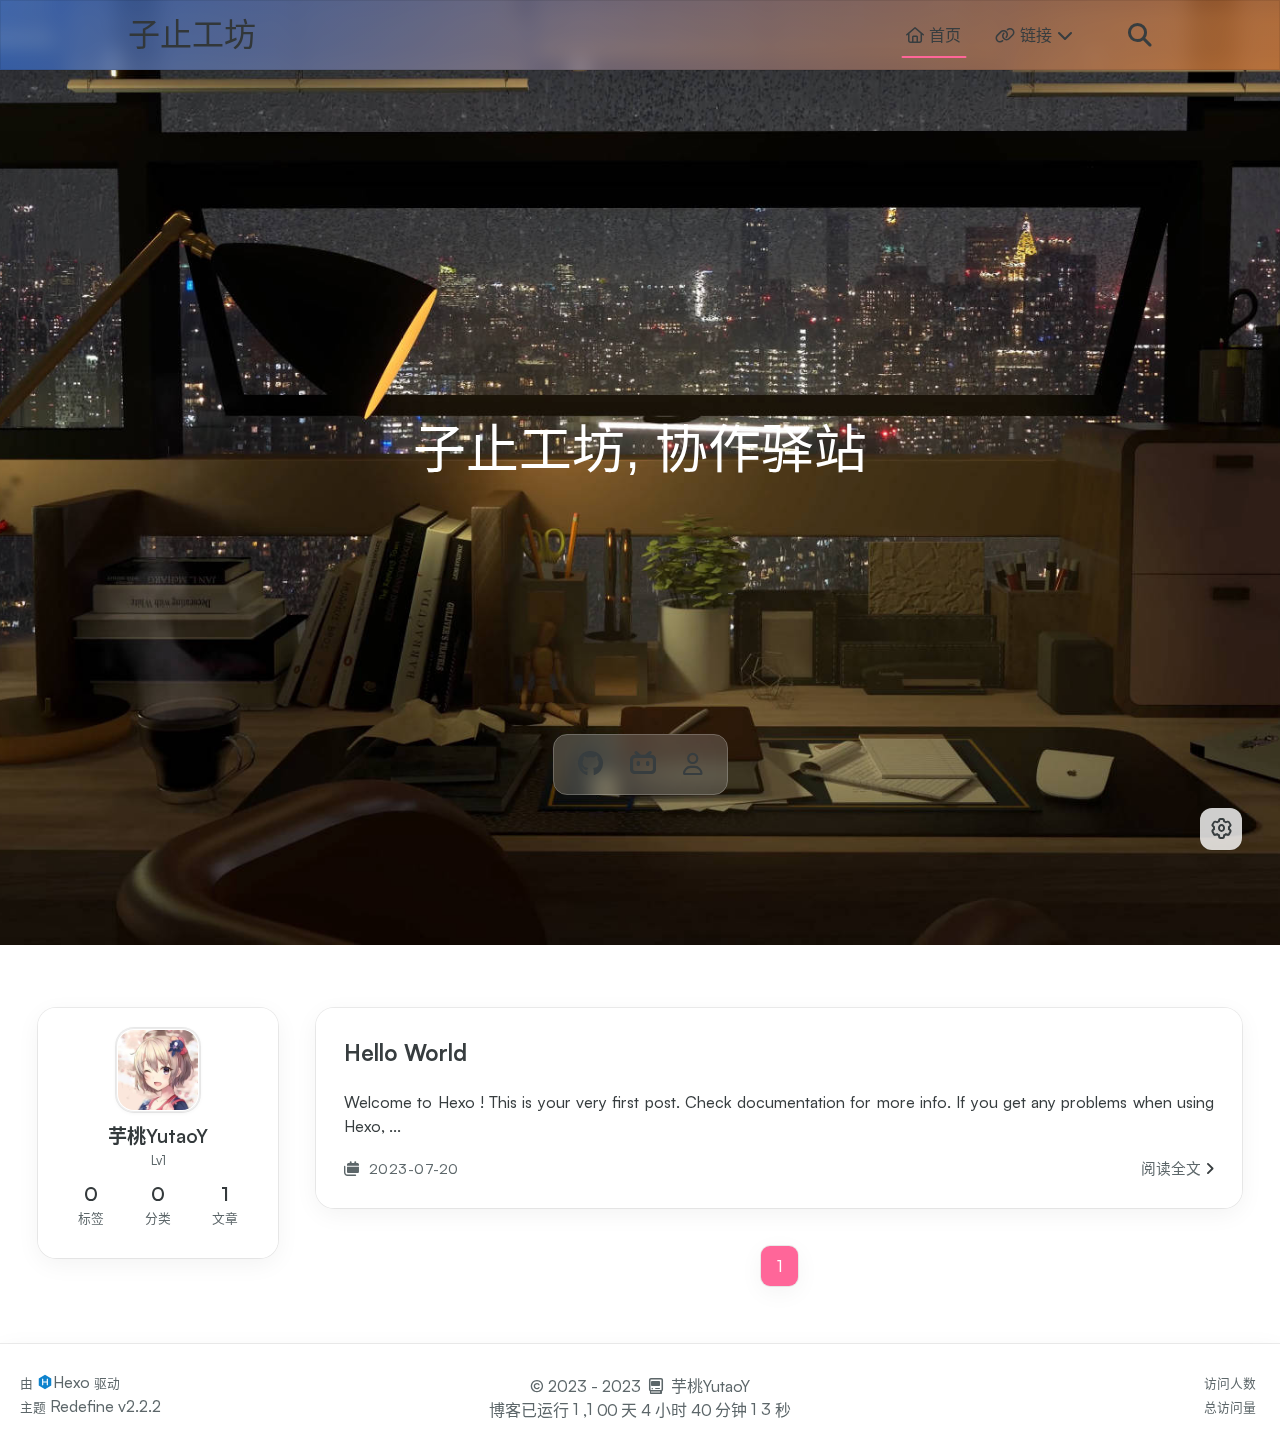
==== index.html @ 3e5eb8b3 "Site updated: 2023-07-21 22:50:43" ====
<!DOCTYPE html>
<html lang="zh-CN">
<head>
    <meta charset="utf-8">
    <meta name="viewport" content="width=device-width, initial-scale=1">
    <meta name="keywords" content="Hexo Theme Redefine">
    
    <meta name="author" content="芋桃YutaoY">
    <!-- preconnect -->
    <link rel="preconnect" href="https://fonts.googleapis.com">
    <link rel="preconnect" href="https://fonts.gstatic.com" crossorigin>
    
    
    <!--- Seo Part-->
    
    <link rel="canonical" href="https://yutaoy.top/"/>
    <meta name="robots" content="index,follow">
    <meta name="googlebot" content="index,follow">
    <meta name="revisit-after" content="1 days">
    
        <meta property="og:type" content="website">
<meta property="og:title" content="yutao&#39;s blog">
<meta property="og:url" content="https://yutaoy.top/index.html">
<meta property="og:site_name" content="yutao&#39;s blog">
<meta property="og:locale" content="zh_CN">
<meta property="article:author" content="yutaoy">
<meta name="twitter:card" content="summary">
    
    
    <!--- Icon Part-->
    <link rel="icon" type="image/png" href="/images/redefine-logo.ico" sizes="192x192">
    <link rel="apple-touch-icon" sizes="180x180" href="/images/redefine-logo.ico">
    <meta name="theme-color" content="#FF6699">
    <link rel="shortcut icon" href="/images/redefine-logo.ico">
    <!--- Page Info-->
    
    <title>
        
        子止工坊
    </title>
    
<link rel="stylesheet" href="/css/style.css">

    
<link rel="stylesheet" href="/fonts/fonts.css">

    
<link rel="stylesheet" href="/fonts/Satoshi/satoshi.css">

    
<link rel="stylesheet" href="/fonts/Chillax/chillax.css">

    <!--- Font Part-->
    
        <link href="" rel="stylesheet">
    
    
    
    

    <!--- Inject Part-->
    
    <script id="hexo-configurations">
    let Global = window.Global || {};
    Global.hexo_config = {"hostname":"yutaoy.top","root":"/","language":"zh-CN","path":"search.xml"};
    Global.theme_config = {"articles":{"style":{"font_size":"16px","line_height":1.5,"image_border_radius":"14px","image_alignment":"center","image_caption":false,"link_icon":true},"word_count":{"enable":true,"count":true,"min2read":true},"author_label":{"enable":true,"auto":false,"list":[]},"code_block":{"copy":true,"style":"mac","font":{"enable":false,"family":null,"url":null}},"toc":{"enable":true,"max_depth":3,"number":false,"expand":true,"init_open":true},"copyright":true,"lazyload":true,"recommendation":{"enable":false,"title":"推荐阅读","limit":3,"mobile_limit":2,"placeholder":"/images/wallhaven-wqery6-light.webp","skip_dirs":[]}},"colors":{"primary":"#FF6699","secondary":null},"global":{"fonts":{"chinese":{"enable":false,"family":null,"url":null},"english":{"enable":false,"family":null,"url":null}},"content_max_width":"1000px","sidebar_width":"210px","hover":{"shadow":true,"scale":false},"scroll_progress":{"bar":true,"percentage":true},"busuanzi_counter":{"enable":true,"site_pv":true,"site_uv":true,"post_pv":true},"pjax":true,"open_graph":true,"google_analytics":{"enable":false,"id":null}},"home_banner":{"enable":true,"style":"fixed","image":{"light":"/images/wallhaven-wqery6-light.jpg","dark":"/images/wallhaven-wqery6-dark.jpg"},"title":"子止工坊, 协作驿站","subtitle":{"text":["系列作品开发文档集","一些有趣的、搞怪的工具","芋桃的生活记录和分享"],"hitokoto":{"enable":false,"api":"https://v1.hitokoto.cn"},"typing_speed":100,"backing_speed":80,"starting_delay":500,"backing_delay":1500,"loop":true,"smart_backspace":true},"text_color":{"light":"#fff","dark":"#d1d1b6"},"text_style":{"title_size":"3.3rem","subtitle_size":"1.5rem","line_height":1.2},"custom_font":{"enable":true,"family":"楷体","url":null},"social_links":{"enable":true,"links":{"github":"https://github.com/YutaoY","instagram":null,"zhihu":null,"twitter":null,"email":null,"bilibili":"https://space.bilibili.com/511657380","fa-regular fa-user":"https://about.yutaoy.top"}}},"plugins":{"feed":{"enable":false},"aplayer":{"enable":false,"type":"fixed","audios":[{"name":null,"artist":null,"url":null,"cover":null}]},"mermaid":{"enable":false,"version":"9.3.0"}},"version":"2.2.2","navbar":{"auto_hide":false,"color":{"left":"#367df7","right":"#f78736","transparency":95},"links":{"Home":{"path":"/","icon":"fa-regular fa-house"},"Links":{"icon":"fa-regular fa-link","submenus":{"About":"https://about.yutaoy.top","Bilibili":"https://space.bilibili.com/511657380","Github":"https://github.com/YutaoY"}}},"search":{"enable":true,"preload":true},"tags":{"Tags":{"icon":"fa-solid fa-tags","path":"/tags/"}}},"page_templates":{"friends_column":2,"tags_style":"blur"},"home":{"sidebar":{"enable":true,"position":"left","first_item":"menu","announcement":null,"links":null},"article_date_format":"auto","categories":{"enable":true,"limit":3},"tags":{"enable":true,"limit":3}},"footerStart":"2023/7/20 12:00:00"};
    Global.language_ago = {"second":"%s 秒前","minute":"%s 分钟前","hour":"%s 小时前","day":"%s 天前","week":"%s 周前","month":"%s 个月前","year":"%s 年前"};
    Global.data_config = {"masonry":false};
  </script>
    
    <!--- Fontawesome Part-->
    
<link rel="stylesheet" href="/fontawesome/fontawesome.min.css">

    
<link rel="stylesheet" href="/fontawesome/brands.min.css">

    
<link rel="stylesheet" href="/fontawesome/solid.min.css">

    
<link rel="stylesheet" href="/fontawesome/regular.min.css">

    
    
    
    
<meta name="generator" content="Hexo 6.3.0"></head>


<body>
<div class="progress-bar-container">
    
        <span class="scroll-progress-bar"></span>
    

    
        <span class="pjax-progress-bar"></span>
        <span class="pjax-progress-icon">
            <i class="fa-solid fa-circle-notch fa-spin"></i>
        </span>
    
</div>


<main class="page-container">

    
        
    <style>
        .home-banner-container {
            background: transparent !important;
        }
        .home-article-item,
        .sidebar-links,
        .sidebar-content,
        a.page-number,
        a.extend,
        .sidebar-links .links:hover,
        .right-bottom-tools,
        footer.footer {
            background-color: var(--background-color-transparent-80) !important;
        }
        .right-bottom-tools:hover,
        a.page-number:hover,
        a.extend:hover {
            background-color: var(--primary-color) !important;
        }
        .site-info,
        .home-article-sticky-label {
            background-color: var(--background-color-transparent-15) !important;
        }
        .home-article-sticky-label {
            backdrop-filter: none !important;
        }
    </style>

    <div class="home-banner-background">
    </div>


<div class="home-banner-container flex-center">
    <div class="content flex-center">
        <div class="description fade-in-down-animation" 
         style="font-family: '楷体', sans-serif; !important;"
        >
          子止工坊, 协作驿站 
          
            <p><i id="subtitle"></i></p>
          
        </div>
        
            <div class="social-contacts fade-in-down-animation">
                
                    
                        
                            <span class="social-contact-item github">
                                <a target="_blank" href="https://github.com/YutaoY">
                                    <i class="fa-brands fa-github"></i>
                                </a>
                            </span>
                        
                    
                
                    
                
                    
                
                    
                
                    
                
                    
                        
                            <span class="social-contact-item bilibili">
                                <a target="_blank" href="https://space.bilibili.com/511657380">
                                    <i class="fa-brands fa-bilibili"></i>
                                </a>
                            </span>
                        
                    
                
                    
                        
                            <span class="social-contact-item">
                                <a target="_blank" href="https://about.yutaoy.top">
                                    <i class="fa-regular fa-user fa-sm"></i>
                                </a>
                            </span>
                        
                    
                
            </div>
        
    </div>
</div>



    

    <div class="main-content-container">

        <div class="main-content-header">
            <header class="navbar-container">
    
    <div class="navbar-content has-home-banner">
        <div class="left">
            
            <a class="logo-title" href="/">
                <h1>
                子止工坊
                </h1>
            </a>
        </div>

        <div class="right">
            <!-- PC -->
            <div class="desktop">
                <ul class="navbar-list">
                    
                        
                            <li class="navbar-item">
                                <!-- Menu -->
                                <a class="active" 
                                    href="/"  >
                                    
                                        
                                            <i class="fa-regular fa-house"></i>
                                        
                                        首页
                                    
                                </a>
                                <!-- Submenu -->
                                
                            </li>
                    
                        
                            <li class="navbar-item">
                                <!-- Menu -->
                                <a class="has-dropdown" 
                                    href="#" onClick="return false;">
                                    
                                        
                                            <i class="fa-regular fa-link"></i>
                                        
                                        链接&nbsp;<i class="fa-solid fa-chevron-down"></i>
                                    
                                </a>
                                <!-- Submenu -->
                                
                                    <ul class="sub-menu">
                                    
                                        <li>
                                        <a target="_blank" rel="noopener" href="https://about.yutaoy.top">关于
                                        </a>
                                        </li>
                                    
                                        <li>
                                        <a target="_blank" rel="noopener" href="https://space.bilibili.com/511657380">BILIBILI
                                        </a>
                                        </li>
                                    
                                        <li>
                                        <a target="_blank" rel="noopener" href="https://github.com/YutaoY">GITHUB
                                        </a>
                                        </li>
                                    
                                    </ul>
                                
                            </li>
                    
                    
                        <li class="navbar-item search search-popup-trigger">
                            <i class="fa-solid fa-magnifying-glass"></i>
                        </li>
                    
                </ul>
            </div>
            <!-- Mobile -->
            <div class="mobile">
                
                    <div class="icon-item search search-popup-trigger"><i class="fa-solid fa-magnifying-glass"></i></div>
                
                <div class="icon-item navbar-bar">
                    <div class="navbar-bar-middle"></div>
                </div>
            </div>
        </div>
    </div>

    <!-- Mobile drawer -->
    <div class="navbar-drawer">
        <ul class="drawer-navbar-list">
            
                
                    <li class="drawer-navbar-item flex-center">
                        <a class="active" 
                        href="/"  >
                             
                                
                                    <i class="fa-regular fa-house"></i>
                                
                                首页
                            
                        </a>
                    </li>
                    <!-- Submenu -->
                    
            
                
                    <li class="drawer-navbar-item flex-center">
                        <a class="has-dropdown" 
                        href="#" onClick="return false;">
                            
                                
                                    <i class="fa-regular fa-link"></i>
                                
                                链接&nbsp;<i class="fa-solid fa-chevron-down"></i>
                            
                        </a>
                    </li>
                    <!-- Submenu -->
                              
                        
                            <li class="dropdown-item flex-center">
                                <a class="dropdown-item" target="_blank" rel="noopener" href="https://about.yutaoy.top">关于</a>
                            </li>
                        
                            <li class="dropdown-item flex-center">
                                <a class="dropdown-item" target="_blank" rel="noopener" href="https://space.bilibili.com/511657380">BILIBILI</a>
                            </li>
                        
                            <li class="dropdown-item flex-center">
                                <a class="dropdown-item" target="_blank" rel="noopener" href="https://github.com/YutaoY">GITHUB</a>
                            </li>
                        
                    
            

        </ul>
    </div>

    <div class="window-mask"></div>

</header>


        </div>

        <div class="main-content-body">

            
                <div class="home-sidebar-container fade-in-down-animation">
    <div class="sticky-container">
        
            
            <div class="sidebar-content" >
                <div class="avatar">
                    <img src="/images/redefine-avatar.jpg">
                </div>
                <div class="author">
                    <div class="name">芋桃YutaoY</div>
                    
                        <div class="label">Lv1</div>
                    
                </div>
                <div class="statistics">
                    <a class="item" href="/tags">
                        <div class="number">0</div>
                        <div class="label">标签</div>
                    </a>
                    <a class="item" href="/categories">
                        <div class="number">0</div>
                        <div class="label">分类</div>
                    </a>
                    <a class="item" href="/archives">
                        <div class="number">1</div>
                        <div class="label">文章</div>
                    </a>
                </div>
            </div>
        

    </div>
</div>

            

            <div class="main-content">

                
                    <div class="home-content-container fade-in-down-animation">
    <ul class="home-article-list">
        
            <li class="home-article-item">

                

                
                

                <h3 class="home-article-title">
                    <a href="/posts/16107.html">
                        Hello World
                    </a>
                </h3>

                <div class="home-article-content markdown-body">
                    
                        Welcome to Hexo ! This is your very first post. Check documentation  for more info. If you get any problems when using Hexo, ...
                    
                </div>

                <div class="home-article-meta-info-container">
    <div class="home-article-meta-info">
        <span><i class="fa-solid fa-calendars"></i>&nbsp;
            <span class="home-article-date" data-date="Thu Jul 20 2023 15:35:27 GMT+0800">
                
                    2023-07-20
                
            </span>
        </span>
        
        
    </div>

    <a href="/posts/16107.html">阅读全文<span class="seo-reader-text">Hello World</span>&nbsp;<i class="fa-solid fa-angle-right"></i></a>
</div>

            </li>
        
    </ul>

    <div class="home-paginator">
        <div class="paginator">
    <span class="page-number current">1</span>
</div>

    </div>
</div>

                

            </div>
            
            

        </div>

        <div class="main-content-footer">
            <footer class="footer">
    <div class="info-container">
        <div class="copyright-info">
            &copy;
            
              <span>2023</span>
              -
            
            2023&nbsp;&nbsp;<i class="fa-regular fa-computer-classic"></i>&nbsp;&nbsp;<a href="/">芋桃YutaoY</a>
        </div>
        
            <script async data-pjax src="//busuanzi.ibruce.info/busuanzi/2.3/busuanzi.pure.mini.js"></script>
            <div class="website-count info-item">
                
                    <span id="busuanzi_container_site_uv" class="busuanzi_container_site_uv">
                        访问人数&nbsp;<span id="busuanzi_value_site_uv" class="busuanzi_value_site_uv"></span>
                    </span>
                
                
                    <span id="busuanzi_container_site_pv" class="busuanzi_container_site_pv">
                        总访问量&nbsp;<span id="busuanzi_value_site_pv" class="busuanzi_value_site_pv"></span>
                    </span>
                
            </div>
        
        <div class="theme-info info-item">
            <span class="powered-by-container">由 <?xml version="1.0" encoding="utf-8"?><!DOCTYPE svg PUBLIC "-//W3C//DTD SVG 1.1//EN" "http://www.w3.org/Graphics/SVG/1.1/DTD/svg11.dtd"><svg version="1.1" id="圖層_1" xmlns="http://www.w3.org/2000/svg" xmlns:xlink="http://www.w3.org/1999/xlink" x="0px" y="0px" width="1rem" height="1rem" viewBox="0 0 512 512" enable-background="new 0 0 512 512" xml:space="preserve"><path fill="#0E83CD" d="M256.4,25.8l-200,115.5L56,371.5l199.6,114.7l200-115.5l0.4-230.2L256.4,25.8z M349,354.6l-18.4,10.7l-18.6-11V275H200v79.6l-18.4,10.7l-18.6-11v-197l18.5-10.6l18.5,10.8V237h112v-79.6l18.5-10.6l18.5,10.8V354.6z"/></svg><a target="_blank" href="https://hexo.io">Hexo</a> 驱动</span>
                <br>
            <span class="theme-version-container">主题&nbsp;<a class="theme-version" target="_blank" href="https://github.com/EvanNotFound/hexo-theme-redefine">Redefine v2.2.2</a>
        </div>
        
        
        
            <div>
                博客已运行 <span class="odometer" id="runtime_days" ></span> 天 <span class="odometer" id="runtime_hours"></span> 小时 <span class="odometer" id="runtime_minutes"></span> 分钟 <span class="odometer" id="runtime_seconds"></span> 秒
            </div>
        
        
        
            <script async data-pjax>
                try {
                    function odometer_init() {
                    const elements = document.querySelectorAll('.odometer');
                    elements.forEach(el => {
                        new Odometer({
                            el,
                            format: '( ddd).dd',
                            duration: 200
                        });
                    });
                    }
                    odometer_init();
                } catch (error) {}
            </script>
        
        
        
    </div>  
</footer>
        </div>
    </div>

    

    <div class="right-side-tools-container">
        <div class="side-tools-container">
    <ul class="hidden-tools-list">
        <li class="right-bottom-tools tool-font-adjust-plus flex-center">
            <i class="fa-regular fa-magnifying-glass-plus"></i>
        </li>

        <li class="right-bottom-tools tool-font-adjust-minus flex-center">
            <i class="fa-regular fa-magnifying-glass-minus"></i>
        </li>

        <li class="right-bottom-tools tool-expand-width flex-center">
            <i class="fa-regular fa-expand"></i>
        </li>

        <li class="right-bottom-tools tool-dark-light-toggle flex-center">
            <i class="fa-regular fa-moon"></i>
        </li>

        <!-- rss -->
        

        

        <li class="right-bottom-tools tool-scroll-to-bottom flex-center">
            <i class="fa-regular fa-arrow-down"></i>
        </li>
    </ul>

    <ul class="visible-tools-list">
        <li class="right-bottom-tools toggle-tools-list flex-center">
            <i class="fa-regular fa-cog fa-spin"></i>
        </li>
        
            <li class="right-bottom-tools tool-scroll-to-top flex-center">
                <i class="arrow-up fas fa-arrow-up"></i>
                <span class="percent"></span>
            </li>
        
        
    </ul>
</div>

    </div>

    <div class="image-viewer-container">
    <img src="">
</div>


    
        <div class="search-pop-overlay">
    <div class="popup search-popup">
        <div class="search-header">
          <span class="search-input-field-pre">
            <i class="fa-solid fa-keyboard"></i>
          </span>
            <div class="search-input-container">
                <input autocomplete="off"
                       autocorrect="off"
                       autocapitalize="off"
                       placeholder="搜索..."
                       spellcheck="false"
                       type="search"
                       class="search-input"
                >
            </div>
            <span class="popup-btn-close">
                <i class="fa-solid fa-times"></i>
            </span>
        </div>
        <div id="search-result">
            <div id="no-result">
                <i class="fa-solid fa-spinner fa-spin-pulse fa-5x fa-fw"></i>
            </div>
        </div>
    </div>
</div>

    


</main>





<script src="/js/utils.js"></script>

<script src="/js/main.js"></script>

<script src="/js/layouts/navbarShrink.js"></script>

<script src="/js/tools/scrollTopBottom.js"></script>

<script src="/js/tools/lightDarkSwitch.js"></script>



    
<script src="/js/tools/localSearch.js"></script>




    
<script src="/js/tools/codeBlock.js"></script>




    
<script src="/js/layouts/lazyload.js"></script>




    
<script src="/js/tools/runtime.js"></script>

    
<script src="/js/libs/odometer.min.js"></script>

    
<link rel="stylesheet" href="/assets/odometer-theme-minimal.css">




  
<script src="/js/libs/Typed.min.js"></script>

  
<script src="/js/plugins/typed.js"></script>







<div class="post-scripts pjax">
    
</div>


    
<script src="/js/libs/pjax.min.js"></script>

<script>
    window.addEventListener('DOMContentLoaded', () => {
        window.pjax = new Pjax({
            selectors: [
                'head title',
                '.page-container',
                '.pjax',
            ],
            history: true,
            debug: false,
            cacheBust: false,
            timeout: 0,
            analytics: false,
            currentUrlFullReload: false,
            scrollRestoration: false,
            // scrollTo: true,
        });

        document.addEventListener('pjax:send', () => {
            Global.utils.pjaxProgressBarStart();
        });

        document.addEventListener('pjax:complete', () => {
            Global.utils.pjaxProgressBarEnd();
            window.pjax.executeScripts(document.querySelectorAll('script[data-pjax], .pjax script'));
            Global.refresh();
        });
    });
</script>




</body>
</html>
---- css/style.css ----
.fade-in-down-animation {
  animation-fill-mode: both;
  animation-duration: 1s;
  animation-name: fade-in-down;
  will-change: transform;
}
.title-hover-animation {
  display: inline-block;
  position: relative;
  border-bottom: none;
  line-height: 1.3;
  vertical-align: top;
  color: var(--second-text-color);
}
.title-hover-animation::before {
  content: '';
  position: absolute;
  width: 100%;
  height: 2px;
  bottom: -4px;
  left: 0;
  background-color: var(--second-text-color);
  visibility: hidden;
  transform: scaleX(0);
  transition-property: color, background, box-shadow, border-color, visibility, transform;
  transition-delay: 0s, 0s, 0s, 0s, 0s, 0s;
  transition-duration: 0.2s, 0.2s, 0.2s, 0.2s, 0.2s, 0.2s;
  transition-timing-function: ease, ease, ease, ease, ease-in-out, ease-in-out;
}
@-moz-keyframes fade-in-down {
  0% {
    opacity: 0;
    transform: translateY(-50px);
  }
  100% {
    opacity: 1;
    transform: translateY(0);
  }
}
@-webkit-keyframes fade-in-down {
  0% {
    opacity: 0;
    transform: translateY(-50px);
  }
  100% {
    opacity: 1;
    transform: translateY(0);
  }
}
@-o-keyframes fade-in-down {
  0% {
    opacity: 0;
    transform: translateY(-50px);
  }
  100% {
    opacity: 1;
    transform: translateY(0);
  }
}
@keyframes fade-in-down {
  0% {
    opacity: 0;
    transform: translateY(-50px);
  }
  100% {
    opacity: 1;
    transform: translateY(0);
  }
}
@-moz-keyframes icon-animate {
  0%, 100% {
    transform: scale(1);
  }
  10%, 30% {
    transform: scale(0.88);
  }
  20%, 40%, 60%, 80% {
    transform: scale(1.08);
  }
  50%, 70% {
    transform: scale(1.08);
  }
}
@-webkit-keyframes icon-animate {
  0%, 100% {
    transform: scale(1);
  }
  10%, 30% {
    transform: scale(0.88);
  }
  20%, 40%, 60%, 80% {
    transform: scale(1.08);
  }
  50%, 70% {
    transform: scale(1.08);
  }
}
@-o-keyframes icon-animate {
  0%, 100% {
    transform: scale(1);
  }
  10%, 30% {
    transform: scale(0.88);
  }
  20%, 40%, 60%, 80% {
    transform: scale(1.08);
  }
  50%, 70% {
    transform: scale(1.08);
  }
}
@keyframes icon-animate {
  0%, 100% {
    transform: scale(1);
  }
  10%, 30% {
    transform: scale(0.88);
  }
  20%, 40%, 60%, 80% {
    transform: scale(1.08);
  }
  50%, 70% {
    transform: scale(1.08);
  }
}
:root {
  --background-color: #fff;
  --background-color-transparent: rgba(255,255,255,0.6);
  --background-color-transparent-15: rgba(255,255,255,0.15);
  --background-color-transparent-40: rgba(255,255,255,0.4);
  --background-color-transparent-80: rgba(255,255,255,0.8);
  --second-background-color: #fafafa;
  --third-background-color: #f7f7f7;
  --third-background-color-transparent: rgba(241,241,241,0.6);
  --primary-color: #f69;
  --first-text-color: #323739;
  --second-text-color: #343a3c;
  --third-text-color: #5c6669;
  --fourth-text-color: #eaeced;
  --default-text-color: #373d3f;
  --invert-text-color: #bebec6;
  --border-color: rgba(0,0,0,0.08);
  --selection-color: #ff75a3;
  --shadow-color-1: rgba(0,0,0,0.08);
  --shadow-color-2: rgba(0,0,0,0.05);
  --shadow-hover-color: rgba(0,0,0,0.28);
  --scrollbar-color: #c1c1c1;
  --scrollbar-color-hover: #a1a1a1;
  --scroll-bar-bg-color: #fafafa;
  --link-color: #323739;
  --copyright-info-color: #c03;
  --avatar-background-color: #06c;
  --pjax-progress-bar-color: linear-gradient(45deg, #f10006, #ef5b00, #e59c01, #19ca05, #00cab5, #0264c8, #c303c3);
  --archive-timeline-last-child-color: linear-gradient(to bottom, #e8e8e8 60%, rgba(0,0,0,0) 100%) 1 100%;
  --note-blue-title-bg: #d6f7fb;
  --note-red-title-bg: #fde9e9;
  --note-cyan-title-bg: #e9fdf9;
  --note-green-title-bg: #e9fde9;
  --note-yellow-title-bg: #fdf9e9;
  --note-gray-title-bg: #f9f9f9;
  --note-type-title-bg: #fdf3e9;
  --note-black-title-bg: #e9e9e9;
  --note-purple-title-bg: #f9e9fd;
  --home-banner-img: url("/images/wallhaven-wqery6-light.jpg");
  --home-banner-text-color: #fff;
  --home-banner-icons-container-border-color: rgba(255,255,255,0.35);
  --home-banner-icons-container-background-color: rgba(255,255,255,0.3);
  --redefine-box-shadow: var(--shadow-color-2) 0px 6px 24px 0px, var(--shadow-color-1) 0px 0px 0px 1px;
  --redefine-box-shadow-hover: var(--shadow-color-2) 0px 6px 24px 0px, var(--shadow-color-1) 0px 0px 0px 1px, var(--shadow-color-1) 0px 0px 0px 1px inset;
  --redefine-box-shadow-flat: var(--shadow-color-2) 0px 1px 4px 0px, var(--shadow-color-1) 0px 0px 0px 1px;
  --redefine-box-shadow-flat-hover: var(--shadow-color-2) 0px 1px 4px 0px, var(--shadow-color-1) 0px 0px 0px 1px, var(--shadow-color-1) 0px 0px 0px 1px inset;
  --mermaid-theme: '';
}
@media (prefers-color-scheme: light) {
  :root {
    --background-color: #fff;
    --background-color-transparent: rgba(255,255,255,0.6);
    --background-color-transparent-15: rgba(255,255,255,0.15);
    --background-color-transparent-40: rgba(255,255,255,0.4);
    --background-color-transparent-80: rgba(255,255,255,0.8);
    --second-background-color: #fafafa;
    --third-background-color: #f7f7f7;
    --third-background-color-transparent: rgba(241,241,241,0.6);
    --primary-color: #f69;
    --first-text-color: #323739;
    --second-text-color: #343a3c;
    --third-text-color: #5c6669;
    --fourth-text-color: #eaeced;
    --default-text-color: #373d3f;
    --invert-text-color: #bebec6;
    --border-color: rgba(0,0,0,0.08);
    --selection-color: #ff75a3;
    --shadow-color-1: rgba(0,0,0,0.08);
    --shadow-color-2: rgba(0,0,0,0.05);
    --shadow-hover-color: rgba(0,0,0,0.28);
    --scrollbar-color: #c1c1c1;
    --scrollbar-color-hover: #a1a1a1;
    --scroll-bar-bg-color: #fafafa;
    --link-color: #323739;
    --copyright-info-color: #c03;
    --avatar-background-color: #06c;
    --pjax-progress-bar-color: linear-gradient(45deg, #f10006, #ef5b00, #e59c01, #19ca05, #00cab5, #0264c8, #c303c3);
    --archive-timeline-last-child-color: linear-gradient(to bottom, #e8e8e8 60%, rgba(0,0,0,0) 100%) 1 100%;
    --note-blue-title-bg: #d6f7fb;
    --note-red-title-bg: #fde9e9;
    --note-cyan-title-bg: #e9fdf9;
    --note-green-title-bg: #e9fde9;
    --note-yellow-title-bg: #fdf9e9;
    --note-gray-title-bg: #f9f9f9;
    --note-type-title-bg: #fdf3e9;
    --note-black-title-bg: #e9e9e9;
    --note-purple-title-bg: #f9e9fd;
    --home-banner-img: url("/images/wallhaven-wqery6-light.jpg");
    --home-banner-text-color: #fff;
    --home-banner-icons-container-border-color: rgba(255,255,255,0.35);
    --home-banner-icons-container-background-color: rgba(255,255,255,0.3);
    --redefine-box-shadow: var(--shadow-color-2) 0px 6px 24px 0px, var(--shadow-color-1) 0px 0px 0px 1px;
    --redefine-box-shadow-hover: var(--shadow-color-2) 0px 6px 24px 0px, var(--shadow-color-1) 0px 0px 0px 1px, var(--shadow-color-1) 0px 0px 0px 1px inset;
    --redefine-box-shadow-flat: var(--shadow-color-2) 0px 1px 4px 0px, var(--shadow-color-1) 0px 0px 0px 1px;
    --redefine-box-shadow-flat-hover: var(--shadow-color-2) 0px 1px 4px 0px, var(--shadow-color-1) 0px 0px 0px 1px, var(--shadow-color-1) 0px 0px 0px 1px inset;
    --mermaid-theme: '';
  }
}
@media (prefers-color-scheme: dark) {
  :root {
    --background-color: #202124;
    --background-color-transparent: rgba(32,33,36,0.4);
    --background-color-transparent-15: rgba(32,33,36,0.15);
    --background-color-transparent-40: rgba(32,33,36,0.4);
    --background-color-transparent-80: rgba(32,33,36,0.8);
    --second-background-color: #242529;
    --third-background-color: #292b2f;
    --third-background-color-transparent: rgba(32,33,36,0.6);
    --primary-color: #f69;
    --first-text-color: #d2d2d7;
    --second-text-color: #cbcbd1;
    --third-text-color: #9595a2;
    --fourth-text-color: #242429;
    --default-text-color: #bebec6;
    --invert-text-color: #373d3f;
    --border-color: rgba(255,255,255,0.08);
    --selection-color: #ff75a3;
    --shadow-color-1: rgba(255,255,255,0.08);
    --shadow-color-2: rgba(255,255,255,0.05);
    --shadow-hover-color: rgba(69,69,69,0.28);
    --scrollbar-color: #898989;
    --scrollbar-color-hover: #a1a1a1;
    --scroll-bar-bg-color: #2a2c30;
    --link-color: #c5c5cc;
    --copyright-info-color: #a30029;
    --avatar-background-color: #005cb8;
    --pjax-progress-bar-color: linear-gradient(45deg, #ea404a, #ea722f, #e9a71f, #67e559, #18ecec, #1b85f1, #ee1dee);
    --archive-timeline-last-child-color: linear-gradient(to bottom, #323232 60%, rgba(255,255,255,0) 100%) 1 100%;
    --note-blue-title-bg: #1e3e46;
    --note-red-title-bg: #4e1e1e;
    --note-cyan-title-bg: #1e4e4e;
    --note-green-title-bg: #1e4e1e;
    --note-yellow-title-bg: #4e4e1e;
    --note-gray-title-bg: #4e4e4e;
    --note-type-title-bg: #4e3a1e;
    --note-black-title-bg: #1e1e1e;
    --note-purple-title-bg: #4e1e4e;
    --home-banner-img: url("/images/wallhaven-wqery6-dark.jpg");
    --home-banner-text-color: #d1d1b6;
    --home-banner-icons-container-border-color: rgba(197,197,197,0.35);
    --home-banner-icons-container-background-color: rgba(197,197,197,0.3);
    --redefine-box-shadow: var(--shadow-color-2) 0px 6px 24px 0px, var(--shadow-color-1) 0px 0px 0px 1px;
    --redefine-box-shadow-hover: var(--shadow-color-2) 0px 6px 24px 0px, var(--shadow-color-1) 0px 0px 0px 1px, var(--shadow-color-1) 0px 0px 0px 1px inset;
    --redefine-box-shadow-flat: var(--shadow-color-2) 0px 1px 4px 0px, var(--shadow-color-1) 0px 0px 0px 1px;
    --redefine-box-shadow-flat-hover: var(--shadow-color-2) 0px 1px 4px 0px, var(--shadow-color-1) 0px 0px 0px 1px, var(--shadow-color-1) 0px 0px 0px 1px inset;
    --mermaid-theme: '';
  }
}
.light-mode {
  --background-color: #fff;
  --background-color-transparent: rgba(255,255,255,0.6);
  --background-color-transparent-15: rgba(255,255,255,0.15);
  --background-color-transparent-40: rgba(255,255,255,0.4);
  --background-color-transparent-80: rgba(255,255,255,0.8);
  --second-background-color: #fafafa;
  --third-background-color: #f7f7f7;
  --third-background-color-transparent: rgba(241,241,241,0.6);
  --primary-color: #f69;
  --first-text-color: #323739;
  --second-text-color: #343a3c;
  --third-text-color: #5c6669;
  --fourth-text-color: #eaeced;
  --default-text-color: #373d3f;
  --invert-text-color: #bebec6;
  --border-color: rgba(0,0,0,0.08);
  --selection-color: #ff75a3;
  --shadow-color-1: rgba(0,0,0,0.08);
  --shadow-color-2: rgba(0,0,0,0.05);
  --shadow-hover-color: rgba(0,0,0,0.28);
  --scrollbar-color: #c1c1c1;
  --scrollbar-color-hover: #a1a1a1;
  --scroll-bar-bg-color: #fafafa;
  --link-color: #323739;
  --copyright-info-color: #c03;
  --avatar-background-color: #06c;
  --pjax-progress-bar-color: linear-gradient(45deg, #f10006, #ef5b00, #e59c01, #19ca05, #00cab5, #0264c8, #c303c3);
  --archive-timeline-last-child-color: linear-gradient(to bottom, #e8e8e8 60%, rgba(0,0,0,0) 100%) 1 100%;
  --note-blue-title-bg: #d6f7fb;
  --note-red-title-bg: #fde9e9;
  --note-cyan-title-bg: #e9fdf9;
  --note-green-title-bg: #e9fde9;
  --note-yellow-title-bg: #fdf9e9;
  --note-gray-title-bg: #f9f9f9;
  --note-type-title-bg: #fdf3e9;
  --note-black-title-bg: #e9e9e9;
  --note-purple-title-bg: #f9e9fd;
  --home-banner-img: url("/images/wallhaven-wqery6-light.jpg");
  --home-banner-text-color: #fff;
  --home-banner-icons-container-border-color: rgba(255,255,255,0.35);
  --home-banner-icons-container-background-color: rgba(255,255,255,0.3);
  --redefine-box-shadow: var(--shadow-color-2) 0px 6px 24px 0px, var(--shadow-color-1) 0px 0px 0px 1px;
  --redefine-box-shadow-hover: var(--shadow-color-2) 0px 6px 24px 0px, var(--shadow-color-1) 0px 0px 0px 1px, var(--shadow-color-1) 0px 0px 0px 1px inset;
  --redefine-box-shadow-flat: var(--shadow-color-2) 0px 1px 4px 0px, var(--shadow-color-1) 0px 0px 0px 1px;
  --redefine-box-shadow-flat-hover: var(--shadow-color-2) 0px 1px 4px 0px, var(--shadow-color-1) 0px 0px 0px 1px, var(--shadow-color-1) 0px 0px 0px 1px inset;
  --mermaid-theme: '';
}
.dark-mode {
  --background-color: #202124;
  --background-color-transparent: rgba(32,33,36,0.4);
  --background-color-transparent-15: rgba(32,33,36,0.15);
  --background-color-transparent-40: rgba(32,33,36,0.4);
  --background-color-transparent-80: rgba(32,33,36,0.8);
  --second-background-color: #242529;
  --third-background-color: #292b2f;
  --third-background-color-transparent: rgba(32,33,36,0.6);
  --primary-color: #f69;
  --first-text-color: #d2d2d7;
  --second-text-color: #cbcbd1;
  --third-text-color: #9595a2;
  --fourth-text-color: #242429;
  --default-text-color: #bebec6;
  --invert-text-color: #373d3f;
  --border-color: rgba(255,255,255,0.08);
  --selection-color: #ff75a3;
  --shadow-color-1: rgba(255,255,255,0.08);
  --shadow-color-2: rgba(255,255,255,0.05);
  --shadow-hover-color: rgba(69,69,69,0.28);
  --scrollbar-color: #898989;
  --scrollbar-color-hover: #a1a1a1;
  --scroll-bar-bg-color: #2a2c30;
  --link-color: #c5c5cc;
  --copyright-info-color: #a30029;
  --avatar-background-color: #005cb8;
  --pjax-progress-bar-color: linear-gradient(45deg, #ea404a, #ea722f, #e9a71f, #67e559, #18ecec, #1b85f1, #ee1dee);
  --archive-timeline-last-child-color: linear-gradient(to bottom, #323232 60%, rgba(255,255,255,0) 100%) 1 100%;
  --note-blue-title-bg: #1e3e46;
  --note-red-title-bg: #4e1e1e;
  --note-cyan-title-bg: #1e4e4e;
  --note-green-title-bg: #1e4e1e;
  --note-yellow-title-bg: #4e4e1e;
  --note-gray-title-bg: #4e4e4e;
  --note-type-title-bg: #4e3a1e;
  --note-black-title-bg: #1e1e1e;
  --note-purple-title-bg: #4e1e4e;
  --home-banner-img: url("/images/wallhaven-wqery6-dark.jpg");
  --home-banner-text-color: #d1d1b6;
  --home-banner-icons-container-border-color: rgba(197,197,197,0.35);
  --home-banner-icons-container-background-color: rgba(197,197,197,0.3);
  --redefine-box-shadow: var(--shadow-color-2) 0px 6px 24px 0px, var(--shadow-color-1) 0px 0px 0px 1px;
  --redefine-box-shadow-hover: var(--shadow-color-2) 0px 6px 24px 0px, var(--shadow-color-1) 0px 0px 0px 1px, var(--shadow-color-1) 0px 0px 0px 1px inset;
  --redefine-box-shadow-flat: var(--shadow-color-2) 0px 1px 4px 0px, var(--shadow-color-1) 0px 0px 0px 1px;
  --redefine-box-shadow-flat-hover: var(--shadow-color-2) 0px 1px 4px 0px, var(--shadow-color-1) 0px 0px 0px 1px, var(--shadow-color-1) 0px 0px 0px 1px inset;
  --mermaid-theme: '';
}
:root {
  --background-color: #fff;
  --background-color-transparent: rgba(255,255,255,0.6);
  --background-color-transparent-15: rgba(255,255,255,0.15);
  --background-color-transparent-40: rgba(255,255,255,0.4);
  --background-color-transparent-80: rgba(255,255,255,0.8);
  --second-background-color: #fafafa;
  --third-background-color: #f7f7f7;
  --third-background-color-transparent: rgba(241,241,241,0.6);
  --primary-color: #f69;
  --first-text-color: #323739;
  --second-text-color: #343a3c;
  --third-text-color: #5c6669;
  --fourth-text-color: #eaeced;
  --default-text-color: #373d3f;
  --invert-text-color: #bebec6;
  --border-color: rgba(0,0,0,0.08);
  --selection-color: #ff75a3;
  --shadow-color-1: rgba(0,0,0,0.08);
  --shadow-color-2: rgba(0,0,0,0.05);
  --shadow-hover-color: rgba(0,0,0,0.28);
  --scrollbar-color: #c1c1c1;
  --scrollbar-color-hover: #a1a1a1;
  --scroll-bar-bg-color: #fafafa;
  --link-color: #323739;
  --copyright-info-color: #c03;
  --avatar-background-color: #06c;
  --pjax-progress-bar-color: linear-gradient(45deg, #f10006, #ef5b00, #e59c01, #19ca05, #00cab5, #0264c8, #c303c3);
  --archive-timeline-last-child-color: linear-gradient(to bottom, #e8e8e8 60%, rgba(0,0,0,0) 100%) 1 100%;
  --note-blue-title-bg: #d6f7fb;
  --note-red-title-bg: #fde9e9;
  --note-cyan-title-bg: #e9fdf9;
  --note-green-title-bg: #e9fde9;
  --note-yellow-title-bg: #fdf9e9;
  --note-gray-title-bg: #f9f9f9;
  --note-type-title-bg: #fdf3e9;
  --note-black-title-bg: #e9e9e9;
  --note-purple-title-bg: #f9e9fd;
  --home-banner-img: url("/images/wallhaven-wqery6-light.jpg");
  --home-banner-text-color: #fff;
  --home-banner-icons-container-border-color: rgba(255,255,255,0.35);
  --home-banner-icons-container-background-color: rgba(255,255,255,0.3);
  --redefine-box-shadow: var(--shadow-color-2) 0px 6px 24px 0px, var(--shadow-color-1) 0px 0px 0px 1px;
  --redefine-box-shadow-hover: var(--shadow-color-2) 0px 6px 24px 0px, var(--shadow-color-1) 0px 0px 0px 1px, var(--shadow-color-1) 0px 0px 0px 1px inset;
  --redefine-box-shadow-flat: var(--shadow-color-2) 0px 1px 4px 0px, var(--shadow-color-1) 0px 0px 0px 1px;
  --redefine-box-shadow-flat-hover: var(--shadow-color-2) 0px 1px 4px 0px, var(--shadow-color-1) 0px 0px 0px 1px, var(--shadow-color-1) 0px 0px 0px 1px inset;
  --mermaid-theme: '';
}
@media (prefers-color-scheme: light) {
  :root {
    --background-color: #fff;
    --background-color-transparent: rgba(255,255,255,0.6);
    --background-color-transparent-15: rgba(255,255,255,0.15);
    --background-color-transparent-40: rgba(255,255,255,0.4);
    --background-color-transparent-80: rgba(255,255,255,0.8);
    --second-background-color: #fafafa;
    --third-background-color: #f7f7f7;
    --third-background-color-transparent: rgba(241,241,241,0.6);
    --primary-color: #f69;
    --first-text-color: #323739;
    --second-text-color: #343a3c;
    --third-text-color: #5c6669;
    --fourth-text-color: #eaeced;
    --default-text-color: #373d3f;
    --invert-text-color: #bebec6;
    --border-color: rgba(0,0,0,0.08);
    --selection-color: #ff75a3;
    --shadow-color-1: rgba(0,0,0,0.08);
    --shadow-color-2: rgba(0,0,0,0.05);
    --shadow-hover-color: rgba(0,0,0,0.28);
    --scrollbar-color: #c1c1c1;
    --scrollbar-color-hover: #a1a1a1;
    --scroll-bar-bg-color: #fafafa;
    --link-color: #323739;
    --copyright-info-color: #c03;
    --avatar-background-color: #06c;
    --pjax-progress-bar-color: linear-gradient(45deg, #f10006, #ef5b00, #e59c01, #19ca05, #00cab5, #0264c8, #c303c3);
    --archive-timeline-last-child-color: linear-gradient(to bottom, #e8e8e8 60%, rgba(0,0,0,0) 100%) 1 100%;
    --note-blue-title-bg: #d6f7fb;
    --note-red-title-bg: #fde9e9;
    --note-cyan-title-bg: #e9fdf9;
    --note-green-title-bg: #e9fde9;
    --note-yellow-title-bg: #fdf9e9;
    --note-gray-title-bg: #f9f9f9;
    --note-type-title-bg: #fdf3e9;
    --note-black-title-bg: #e9e9e9;
    --note-purple-title-bg: #f9e9fd;
    --home-banner-img: url("/images/wallhaven-wqery6-light.jpg");
    --home-banner-text-color: #fff;
    --home-banner-icons-container-border-color: rgba(255,255,255,0.35);
    --home-banner-icons-container-background-color: rgba(255,255,255,0.3);
    --redefine-box-shadow: var(--shadow-color-2) 0px 6px 24px 0px, var(--shadow-color-1) 0px 0px 0px 1px;
    --redefine-box-shadow-hover: var(--shadow-color-2) 0px 6px 24px 0px, var(--shadow-color-1) 0px 0px 0px 1px, var(--shadow-color-1) 0px 0px 0px 1px inset;
    --redefine-box-shadow-flat: var(--shadow-color-2) 0px 1px 4px 0px, var(--shadow-color-1) 0px 0px 0px 1px;
    --redefine-box-shadow-flat-hover: var(--shadow-color-2) 0px 1px 4px 0px, var(--shadow-color-1) 0px 0px 0px 1px, var(--shadow-color-1) 0px 0px 0px 1px inset;
    --mermaid-theme: '';
  }
}
@media (prefers-color-scheme: dark) {
  :root {
    --background-color: #202124;
    --background-color-transparent: rgba(32,33,36,0.4);
    --background-color-transparent-15: rgba(32,33,36,0.15);
    --background-color-transparent-40: rgba(32,33,36,0.4);
    --background-color-transparent-80: rgba(32,33,36,0.8);
    --second-background-color: #242529;
    --third-background-color: #292b2f;
    --third-background-color-transparent: rgba(32,33,36,0.6);
    --primary-color: #f69;
    --first-text-color: #d2d2d7;
    --second-text-color: #cbcbd1;
    --third-text-color: #9595a2;
    --fourth-text-color: #242429;
    --default-text-color: #bebec6;
    --invert-text-color: #373d3f;
    --border-color: rgba(255,255,255,0.08);
    --selection-color: #ff75a3;
    --shadow-color-1: rgba(255,255,255,0.08);
    --shadow-color-2: rgba(255,255,255,0.05);
    --shadow-hover-color: rgba(69,69,69,0.28);
    --scrollbar-color: #898989;
    --scrollbar-color-hover: #a1a1a1;
    --scroll-bar-bg-color: #2a2c30;
    --link-color: #c5c5cc;
    --copyright-info-color: #a30029;
    --avatar-background-color: #005cb8;
    --pjax-progress-bar-color: linear-gradient(45deg, #ea404a, #ea722f, #e9a71f, #67e559, #18ecec, #1b85f1, #ee1dee);
    --archive-timeline-last-child-color: linear-gradient(to bottom, #323232 60%, rgba(255,255,255,0) 100%) 1 100%;
    --note-blue-title-bg: #1e3e46;
    --note-red-title-bg: #4e1e1e;
    --note-cyan-title-bg: #1e4e4e;
    --note-green-title-bg: #1e4e1e;
    --note-yellow-title-bg: #4e4e1e;
    --note-gray-title-bg: #4e4e4e;
    --note-type-title-bg: #4e3a1e;
    --note-black-title-bg: #1e1e1e;
    --note-purple-title-bg: #4e1e4e;
    --home-banner-img: url("/images/wallhaven-wqery6-dark.jpg");
    --home-banner-text-color: #d1d1b6;
    --home-banner-icons-container-border-color: rgba(197,197,197,0.35);
    --home-banner-icons-container-background-color: rgba(197,197,197,0.3);
    --redefine-box-shadow: var(--shadow-color-2) 0px 6px 24px 0px, var(--shadow-color-1) 0px 0px 0px 1px;
    --redefine-box-shadow-hover: var(--shadow-color-2) 0px 6px 24px 0px, var(--shadow-color-1) 0px 0px 0px 1px, var(--shadow-color-1) 0px 0px 0px 1px inset;
    --redefine-box-shadow-flat: var(--shadow-color-2) 0px 1px 4px 0px, var(--shadow-color-1) 0px 0px 0px 1px;
    --redefine-box-shadow-flat-hover: var(--shadow-color-2) 0px 1px 4px 0px, var(--shadow-color-1) 0px 0px 0px 1px, var(--shadow-color-1) 0px 0px 0px 1px inset;
    --mermaid-theme: '';
  }
}
.light-mode {
  --background-color: #fff;
  --background-color-transparent: rgba(255,255,255,0.6);
  --background-color-transparent-15: rgba(255,255,255,0.15);
  --background-color-transparent-40: rgba(255,255,255,0.4);
  --background-color-transparent-80: rgba(255,255,255,0.8);
  --second-background-color: #fafafa;
  --third-background-color: #f7f7f7;
  --third-background-color-transparent: rgba(241,241,241,0.6);
  --primary-color: #f69;
  --first-text-color: #323739;
  --second-text-color: #343a3c;
  --third-text-color: #5c6669;
  --fourth-text-color: #eaeced;
  --default-text-color: #373d3f;
  --invert-text-color: #bebec6;
  --border-color: rgba(0,0,0,0.08);
  --selection-color: #ff75a3;
  --shadow-color-1: rgba(0,0,0,0.08);
  --shadow-color-2: rgba(0,0,0,0.05);
  --shadow-hover-color: rgba(0,0,0,0.28);
  --scrollbar-color: #c1c1c1;
  --scrollbar-color-hover: #a1a1a1;
  --scroll-bar-bg-color: #fafafa;
  --link-color: #323739;
  --copyright-info-color: #c03;
  --avatar-background-color: #06c;
  --pjax-progress-bar-color: linear-gradient(45deg, #f10006, #ef5b00, #e59c01, #19ca05, #00cab5, #0264c8, #c303c3);
  --archive-timeline-last-child-color: linear-gradient(to bottom, #e8e8e8 60%, rgba(0,0,0,0) 100%) 1 100%;
  --note-blue-title-bg: #d6f7fb;
  --note-red-title-bg: #fde9e9;
  --note-cyan-title-bg: #e9fdf9;
  --note-green-title-bg: #e9fde9;
  --note-yellow-title-bg: #fdf9e9;
  --note-gray-title-bg: #f9f9f9;
  --note-type-title-bg: #fdf3e9;
  --note-black-title-bg: #e9e9e9;
  --note-purple-title-bg: #f9e9fd;
  --home-banner-img: url("/images/wallhaven-wqery6-light.jpg");
  --home-banner-text-color: #fff;
  --home-banner-icons-container-border-color: rgba(255,255,255,0.35);
  --home-banner-icons-container-background-color: rgba(255,255,255,0.3);
  --redefine-box-shadow: var(--shadow-color-2) 0px 6px 24px 0px, var(--shadow-color-1) 0px 0px 0px 1px;
  --redefine-box-shadow-hover: var(--shadow-color-2) 0px 6px 24px 0px, var(--shadow-color-1) 0px 0px 0px 1px, var(--shadow-color-1) 0px 0px 0px 1px inset;
  --redefine-box-shadow-flat: var(--shadow-color-2) 0px 1px 4px 0px, var(--shadow-color-1) 0px 0px 0px 1px;
  --redefine-box-shadow-flat-hover: var(--shadow-color-2) 0px 1px 4px 0px, var(--shadow-color-1) 0px 0px 0px 1px, var(--shadow-color-1) 0px 0px 0px 1px inset;
  --mermaid-theme: '';
}
.dark-mode {
  --background-color: #202124;
  --background-color-transparent: rgba(32,33,36,0.4);
  --background-color-transparent-15: rgba(32,33,36,0.15);
  --background-color-transparent-40: rgba(32,33,36,0.4);
  --background-color-transparent-80: rgba(32,33,36,0.8);
  --second-background-color: #242529;
  --third-background-color: #292b2f;
  --third-background-color-transparent: rgba(32,33,36,0.6);
  --primary-color: #f69;
  --first-text-color: #d2d2d7;
  --second-text-color: #cbcbd1;
  --third-text-color: #9595a2;
  --fourth-text-color: #242429;
  --default-text-color: #bebec6;
  --invert-text-color: #373d3f;
  --border-color: rgba(255,255,255,0.08);
  --selection-color: #ff75a3;
  --shadow-color-1: rgba(255,255,255,0.08);
  --shadow-color-2: rgba(255,255,255,0.05);
  --shadow-hover-color: rgba(69,69,69,0.28);
  --scrollbar-color: #898989;
  --scrollbar-color-hover: #a1a1a1;
  --scroll-bar-bg-color: #2a2c30;
  --link-color: #c5c5cc;
  --copyright-info-color: #a30029;
  --avatar-background-color: #005cb8;
  --pjax-progress-bar-color: linear-gradient(45deg, #ea404a, #ea722f, #e9a71f, #67e559, #18ecec, #1b85f1, #ee1dee);
  --archive-timeline-last-child-color: linear-gradient(to bottom, #323232 60%, rgba(255,255,255,0) 100%) 1 100%;
  --note-blue-title-bg: #1e3e46;
  --note-red-title-bg: #4e1e1e;
  --note-cyan-title-bg: #1e4e4e;
  --note-green-title-bg: #1e4e1e;
  --note-yellow-title-bg: #4e4e1e;
  --note-gray-title-bg: #4e4e4e;
  --note-type-title-bg: #4e3a1e;
  --note-black-title-bg: #1e1e1e;
  --note-purple-title-bg: #4e1e4e;
  --home-banner-img: url("/images/wallhaven-wqery6-dark.jpg");
  --home-banner-text-color: #d1d1b6;
  --home-banner-icons-container-border-color: rgba(197,197,197,0.35);
  --home-banner-icons-container-background-color: rgba(197,197,197,0.3);
  --redefine-box-shadow: var(--shadow-color-2) 0px 6px 24px 0px, var(--shadow-color-1) 0px 0px 0px 1px;
  --redefine-box-shadow-hover: var(--shadow-color-2) 0px 6px 24px 0px, var(--shadow-color-1) 0px 0px 0px 1px, var(--shadow-color-1) 0px 0px 0px 1px inset;
  --redefine-box-shadow-flat: var(--shadow-color-2) 0px 1px 4px 0px, var(--shadow-color-1) 0px 0px 0px 1px;
  --redefine-box-shadow-flat-hover: var(--shadow-color-2) 0px 1px 4px 0px, var(--shadow-color-1) 0px 0px 0px 1px, var(--shadow-color-1) 0px 0px 0px 1px inset;
  --mermaid-theme: '';
}
.fade-in-down-animation {
  animation-fill-mode: both;
  animation-duration: 1s;
  animation-name: fade-in-down;
  will-change: transform;
}
.title-hover-animation {
  display: inline-block;
  position: relative;
  border-bottom: none;
  line-height: 1.3;
  vertical-align: top;
  color: var(--second-text-color);
}
.title-hover-animation::before {
  content: '';
  position: absolute;
  width: 100%;
  height: 2px;
  bottom: -4px;
  left: 0;
  background-color: var(--second-text-color);
  visibility: hidden;
  transform: scaleX(0);
  transition-property: color, background, box-shadow, border-color, visibility, transform;
  transition-delay: 0s, 0s, 0s, 0s, 0s, 0s;
  transition-duration: 0.2s, 0.2s, 0.2s, 0.2s, 0.2s, 0.2s;
  transition-timing-function: ease, ease, ease, ease, ease-in-out, ease-in-out;
}
@-moz-keyframes fade-in-down {
  0% {
    opacity: 0;
    transform: translateY(-50px);
  }
  100% {
    opacity: 1;
    transform: translateY(0);
  }
}
@-webkit-keyframes fade-in-down {
  0% {
    opacity: 0;
    transform: translateY(-50px);
  }
  100% {
    opacity: 1;
    transform: translateY(0);
  }
}
@-o-keyframes fade-in-down {
  0% {
    opacity: 0;
    transform: translateY(-50px);
  }
  100% {
    opacity: 1;
    transform: translateY(0);
  }
}
@keyframes fade-in-down {
  0% {
    opacity: 0;
    transform: translateY(-50px);
  }
  100% {
    opacity: 1;
    transform: translateY(0);
  }
}
@-moz-keyframes icon-animate {
  0%, 100% {
    transform: scale(1);
  }
  10%, 30% {
    transform: scale(0.88);
  }
  20%, 40%, 60%, 80% {
    transform: scale(1.08);
  }
  50%, 70% {
    transform: scale(1.08);
  }
}
@-webkit-keyframes icon-animate {
  0%, 100% {
    transform: scale(1);
  }
  10%, 30% {
    transform: scale(0.88);
  }
  20%, 40%, 60%, 80% {
    transform: scale(1.08);
  }
  50%, 70% {
    transform: scale(1.08);
  }
}
@-o-keyframes icon-animate {
  0%, 100% {
    transform: scale(1);
  }
  10%, 30% {
    transform: scale(0.88);
  }
  20%, 40%, 60%, 80% {
    transform: scale(1.08);
  }
  50%, 70% {
    transform: scale(1.08);
  }
}
@keyframes icon-animate {
  0%, 100% {
    transform: scale(1);
  }
  10%, 30% {
    transform: scale(0.88);
  }
  20%, 40%, 60%, 80% {
    transform: scale(1.08);
  }
  50%, 70% {
    transform: scale(1.08);
  }
}
* {
  transition-property: color, background, box-shadow, border-color;
  transition-delay: 0s, 0s, 0s, 0s;
  transition-duration: 0.2s, 0.2s, 0.2s, 0.2s;
  transition-timing-function: ease, ease, ease, ease;
}
*::-webkit-scrollbar {
  width: 6px;
  height: 6px;
  transition: all 0.2s ease;
  display: block;
}
*::-webkit-scrollbar-thumb {
  background: var(--scrollbar-color);
  border-radius: 18px;
  background-clip: content-box;
  border: 3px solid transparent;
}
*::-webkit-scrollbar-track {
  background-color: var(--scroll-bar-bg-color);
  border: 1px solid var(--shadow-color-1);
}
*::-webkit-scrollbar-thumb:hover {
  background: var(--scrollbar-color-hover);
  border-radius: 18px;
  background-clip: content-box;
  border: 3px solid transparent;
}
html,
body {
  position: relative;
  width: 100%;
  height: 100%;
  margin: 0;
  padding: 0;
  color: var(--default-text-color);
  background: var(--background-color);
  font-family: Satoshi-Variable, Noto Sans SC, -apple-system, system-ui, Segoe UI, Roboto, Ubuntu, Cantarell, Noto Sans, sans-serif, BlinkMacSystemFont, Helvetica Neue, PingFang SC, Hiragino Sans GB, Microsoft YaHei, Arial;
  font-weight: 450;
  font-size: 16px;
  line-height: 1.5;
}
html::-webkit-scrollbar,
body::-webkit-scrollbar {
  width: 14px;
  height: 8px;
}
@media (max-width: 780px) {
  html,
  body {
    font-size: 15.36px;
    line-height: 1.44;
  }
}
@media (max-width: 500px) {
  html,
  body {
    font-size: 14.4px;
    line-height: 1.35;
  }
}
::selection {
  background: var(--selection-color);
  color: #fff;
}
ul,
ol,
li {
  padding: 0;
  margin: 0;
  list-style: none;
}
a {
  text-decoration: none;
  color: var(--default-text-color);
}
a i,
a span {
  color: var(--default-text-color);
}
a:hover,
a:active {
  text-decoration: none !important;
  color: var(--primary-color);
}
a:hover i,
a:active i,
a:hover span,
a:active span {
  color: var(--primary-color);
}
img[lazyload] {
  padding: 10px;
  margin: 20px auto !important;
  cursor: not-allowed;
  pointer-events: none;
}
button {
  padding: 0;
  margin: 0;
  border: 0;
  outline: none;
  cursor: pointer;
  background: transparent;
}
.btn {
  display: inline-block;
  position: relative;
  text-align: center;
  cursor: pointer;
  white-space: nowrap;
  padding: 8px 16px;
  background-color: var(--second-background-color) !important;
  border-radius: 14px !important;
  padding: 12px 16px !important;
  text-decoration: none !important;
  padding: 0;
  border-radius: 18px;
  box-sizing: border-box;
  background: var(--background-color);
  margin-bottom: 1rem;
  box-shadow: var(--redefine-box-shadow);
  box-shadow: var(--redefine-box-shadow-flat) !important;
  user-select: none;
  -moz-user-select: none;
  -webkit-user-select: none;
  -ms-user-select: none;
  box-shadow: var(--redefine-box-shadow);
  transition-property: color, background, box-shadow, border-color, transform;
  transition-delay: 0s, 0s, 0s, 0s, 0s;
  transition-duration: 0.2s, 0.2s, 0.2s, 0.2s, 0.2s;
  transition-timing-function: ease, ease, ease, ease, linear;
}
@media (max-width: 780px) {
  .btn {
    margin-bottom: 0.8rem;
  }
}
@media (max-width: 500px) {
  .btn {
    margin-bottom: 0.6rem;
  }
}
.btn:hover {
  box-shadow: var(--redefine-box-shadow-hover);
}
@media (max-width: 780px) {
  .btn {
    padding: 0;
    border-radius: 14.4px;
  }
}
@media (max-width: 500px) {
  .btn {
    padding: 0;
    border-radius: 10.799999999999999px;
  }
}
.btn:hover {
  box-shadow: var(--redefine-box-shadow-hover);
}
.btn:hover,
.btn:focus {
  color: var(--primary-color);
  background-color: var(--background-color) !important;
  box-shadow: var(--redefine-box-shadow) !important;
}
.btn:active {
  box-shadow: var(--redefine-box-shadow-flat) !important;
  transform: scale(0.95);
  transition: transform 0.1s ease;
  background-color: var(--third-background-color) !important;
}
.flex-center {
  display: flex;
  justify-content: center;
  align-items: center;
}
.clear {
  clear: both;
}
.markdown-body {
  font-family: 'Satoshi-Variable', sans-serif, 'Noto Sans SC', sans-serif, sans-serif;
  font-size: 16px;
}
.markdown-body blockquote {
  box-sizing: border-box;
  margin: 20px 0;
  color: var(--default-text-color);
  background: var(--third-background-color);
  padding: 0 1rem 0 0.5rem;
  border-radius: 0 14px 14px 0;
  position: relative;
  border-left: 5px solid var(--default-text-color);
}
.markdown-body blockquote p,
.markdown-body blockquote ul,
.markdown-body blockquote ol {
  padding: 5px 5px 5px 10px;
}
.markdown-body p {
  line-height: 1.5;
  color: var(--default-text-color);
  font-weight: 400;
  margin-bottom: 1rem;
  margin-top: 0;
}
.markdown-body a {
  position: relative;
  outline: 0;
  text-decoration: underline;
  overflow-wrap: break-word;
  cursor: pointer;
  box-sizing: border-box;
  padding-bottom: 2px;
}
.markdown-body a .fas,
.markdown-body a .far,
.markdown-body a fab {
  margin: 0 2px 0 6px;
  position: relative;
  color: var(--third-text-color);
  font-size: 0.88rem;
}
.markdown-body a:hover {
  text-decoration: underline;
}
.markdown-body a:hover::after {
  background: var(--primary-color);
  text-decoration: underline;
}
.markdown-body strong {
  color: var(--default-text-color);
}
.markdown-body hr {
  margin: 2rem 0;
  border: 0;
  border-top: 2px solid var(--shadow-color-1);
}
.markdown-body em {
  color: var(--default-text-color);
}
.markdown-body ul > li,
.markdown-body ol > li {
  margin-left: 16px;
  line-height: 2rem;
}
.markdown-body ul {
  margin-bottom: 1.2rem;
}
.markdown-body ul li {
  list-style: disc;
}
.markdown-body ul li ul li {
  list-style: circle;
}
.markdown-body ul li ul li ul li {
  list-style: square;
}
.markdown-body ol {
  margin-bottom: 1.2rem;
}
.markdown-body ol li {
  list-style: decimal;
}
.markdown-body ol li ol li {
  list-style: upper-alpha;
}
.markdown-body ol li ol li ol li {
  list-style: upper-roman;
}
.markdown-body li {
  color: var(--default-text-color);
}
.markdown-body h1,
.markdown-body h2,
.markdown-body h3,
.markdown-body h4,
.markdown-body h5,
.markdown-body h6,
.markdown-body .h1,
.markdown-body .h2,
.markdown-body .h3,
.markdown-body .h4,
.markdown-body .h5,
.markdown-body .h6 {
  font-family: 'Satoshi-Variable', sans-serif, 'Noto Sans SC', sans-serif, sans-serif;
  color: var(--second-text-color);
  line-height: 1.5;
  margin-bottom: 1rem !important;
}
@media (max-width: 780px) {
  .markdown-body h1,
  .markdown-body h2,
  .markdown-body h3,
  .markdown-body h4,
  .markdown-body h5,
  .markdown-body h6,
  .markdown-body .h1,
  .markdown-body .h2,
  .markdown-body .h3,
  .markdown-body .h4,
  .markdown-body .h5,
  .markdown-body .h6 {
    line-height: 1.44;
  }
}
.markdown-body h1,
.markdown-body .h1 {
  font-size: 3.2rem;
  font-weight: 700;
  border-bottom: solid 2px var(--fourth-text-color);
  margin-top: 5rem;
}
@media (max-width: 780px) {
  .markdown-body h1,
  .markdown-body .h1 {
    font-size: 1.7rem;
  }
}
.markdown-body h2,
.markdown-body .h2 {
  font-size: 2.5rem;
  font-weight: 700;
  padding: 3px 0;
  border-bottom: solid 2px var(--fourth-text-color);
  margin-top: 4rem;
}
@media (max-width: 780px) {
  .markdown-body h2,
  .markdown-body .h2 {
    font-size: 1.6rem;
  }
}
.markdown-body h3,
.markdown-body .h3 {
  font-size: 1.8rem;
  font-weight: 600;
  margin-top: 2.8rem;
}
@media (max-width: 780px) {
  .markdown-body h3,
  .markdown-body .h3 {
    font-size: 1.5rem;
  }
}
.markdown-body h4,
.markdown-body .h4 {
  font-size: 1.5rem;
  font-weight: 600;
  margin-top: 2.5rem;
}
@media (max-width: 780px) {
  .markdown-body h4,
  .markdown-body .h4 {
    font-size: 1.4rem;
  }
}
.markdown-body h5,
.markdown-body .h5 {
  font-size: 1.28rem;
  font-weight: 600;
  margin-top: 2.2rem;
}
@media (max-width: 780px) {
  .markdown-body h5,
  .markdown-body .h5 {
    font-size: 1.18rem;
  }
}
.markdown-body h6,
.markdown-body .h6 {
  font-size: 1.2rem;
  font-weight: 600;
  line-height: 1.5;
  margin-top: 2rem;
}
@media (max-width: 780px) {
  .markdown-body h6,
  .markdown-body .h6 {
    font-size: 1.1rem;
    line-height: 1.1;
  }
}
.markdown-body img {
  box-sizing: border-box;
  border-radius: 14px;
  max-width: 100%;
  cursor: zoom-in;
  display: block;
  transition-property: color, background, box-shadow, border-color, padding, margin;
  transition-delay: 0s, 0s, 0s, 0s, 0s, 0s;
  transition-duration: 0.2s, 0.2s, 0.2s, 0.2s, 0.2s, 0.2s;
  transition-timing-function: ease, ease, ease, ease, linear, linear;
  margin: 1rem auto 1rem;
}
.markdown-body > table {
  border-spacing: 0;
  border-collapse: collapse;
  width: 100%;
  overflow: auto;
  margin-bottom: 1.2rem;
  box-shadow: var(--redefine-box-shadow-flat);
  border-radius: 14px;
}
.markdown-body > table thead th {
  border-bottom: 1px solid var(--shadow-color-1);
  background-color: var(--third-background-color) !important;
}
.markdown-body > table thead th:first-child {
  border-top-left-radius: 14px;
}
.markdown-body > table thead th:last-child {
  border-top-right-radius: 14px;
}
.markdown-body > table tbody tr:last-child td:first-child {
  border-bottom-left-radius: 14px;
}
.markdown-body > table tbody tr:last-child td:last-child {
  border-bottom-right-radius: 14px;
}
.markdown-body > table td,
.markdown-body > table th {
  padding: 8px 16px;
  border-left: 1px solid var(--shadow-color-1);
}
.markdown-body > table td:first-child,
.markdown-body > table th:first-child {
  border-left: none;
}
.markdown-body > table tr {
  background-color: var(--background-color);
}
.markdown-body > table tr:nth-child(2n) {
  background-color: var(--second-background-color);
}
:root {
  --background-color: #fff;
  --background-color-transparent: rgba(255,255,255,0.6);
  --background-color-transparent-15: rgba(255,255,255,0.15);
  --background-color-transparent-40: rgba(255,255,255,0.4);
  --background-color-transparent-80: rgba(255,255,255,0.8);
  --second-background-color: #fafafa;
  --third-background-color: #f7f7f7;
  --third-background-color-transparent: rgba(241,241,241,0.6);
  --primary-color: #f69;
  --first-text-color: #323739;
  --second-text-color: #343a3c;
  --third-text-color: #5c6669;
  --fourth-text-color: #eaeced;
  --default-text-color: #373d3f;
  --invert-text-color: #bebec6;
  --border-color: rgba(0,0,0,0.08);
  --selection-color: #ff75a3;
  --shadow-color-1: rgba(0,0,0,0.08);
  --shadow-color-2: rgba(0,0,0,0.05);
  --shadow-hover-color: rgba(0,0,0,0.28);
  --scrollbar-color: #c1c1c1;
  --scrollbar-color-hover: #a1a1a1;
  --scroll-bar-bg-color: #fafafa;
  --link-color: #323739;
  --copyright-info-color: #c03;
  --avatar-background-color: #06c;
  --pjax-progress-bar-color: linear-gradient(45deg, #f10006, #ef5b00, #e59c01, #19ca05, #00cab5, #0264c8, #c303c3);
  --archive-timeline-last-child-color: linear-gradient(to bottom, #e8e8e8 60%, rgba(0,0,0,0) 100%) 1 100%;
  --note-blue-title-bg: #d6f7fb;
  --note-red-title-bg: #fde9e9;
  --note-cyan-title-bg: #e9fdf9;
  --note-green-title-bg: #e9fde9;
  --note-yellow-title-bg: #fdf9e9;
  --note-gray-title-bg: #f9f9f9;
  --note-type-title-bg: #fdf3e9;
  --note-black-title-bg: #e9e9e9;
  --note-purple-title-bg: #f9e9fd;
  --home-banner-img: url("/images/wallhaven-wqery6-light.jpg");
  --home-banner-text-color: #fff;
  --home-banner-icons-container-border-color: rgba(255,255,255,0.35);
  --home-banner-icons-container-background-color: rgba(255,255,255,0.3);
  --redefine-box-shadow: var(--shadow-color-2) 0px 6px 24px 0px, var(--shadow-color-1) 0px 0px 0px 1px;
  --redefine-box-shadow-hover: var(--shadow-color-2) 0px 6px 24px 0px, var(--shadow-color-1) 0px 0px 0px 1px, var(--shadow-color-1) 0px 0px 0px 1px inset;
  --redefine-box-shadow-flat: var(--shadow-color-2) 0px 1px 4px 0px, var(--shadow-color-1) 0px 0px 0px 1px;
  --redefine-box-shadow-flat-hover: var(--shadow-color-2) 0px 1px 4px 0px, var(--shadow-color-1) 0px 0px 0px 1px, var(--shadow-color-1) 0px 0px 0px 1px inset;
  --mermaid-theme: '';
}
@media (prefers-color-scheme: light) {
  :root {
    --background-color: #fff;
    --background-color-transparent: rgba(255,255,255,0.6);
    --background-color-transparent-15: rgba(255,255,255,0.15);
    --background-color-transparent-40: rgba(255,255,255,0.4);
    --background-color-transparent-80: rgba(255,255,255,0.8);
    --second-background-color: #fafafa;
    --third-background-color: #f7f7f7;
    --third-background-color-transparent: rgba(241,241,241,0.6);
    --primary-color: #f69;
    --first-text-color: #323739;
    --second-text-color: #343a3c;
    --third-text-color: #5c6669;
    --fourth-text-color: #eaeced;
    --default-text-color: #373d3f;
    --invert-text-color: #bebec6;
    --border-color: rgba(0,0,0,0.08);
    --selection-color: #ff75a3;
    --shadow-color-1: rgba(0,0,0,0.08);
    --shadow-color-2: rgba(0,0,0,0.05);
    --shadow-hover-color: rgba(0,0,0,0.28);
    --scrollbar-color: #c1c1c1;
    --scrollbar-color-hover: #a1a1a1;
    --scroll-bar-bg-color: #fafafa;
    --link-color: #323739;
    --copyright-info-color: #c03;
    --avatar-background-color: #06c;
    --pjax-progress-bar-color: linear-gradient(45deg, #f10006, #ef5b00, #e59c01, #19ca05, #00cab5, #0264c8, #c303c3);
    --archive-timeline-last-child-color: linear-gradient(to bottom, #e8e8e8 60%, rgba(0,0,0,0) 100%) 1 100%;
    --note-blue-title-bg: #d6f7fb;
    --note-red-title-bg: #fde9e9;
    --note-cyan-title-bg: #e9fdf9;
    --note-green-title-bg: #e9fde9;
    --note-yellow-title-bg: #fdf9e9;
    --note-gray-title-bg: #f9f9f9;
    --note-type-title-bg: #fdf3e9;
    --note-black-title-bg: #e9e9e9;
    --note-purple-title-bg: #f9e9fd;
    --home-banner-img: url("/images/wallhaven-wqery6-light.jpg");
    --home-banner-text-color: #fff;
    --home-banner-icons-container-border-color: rgba(255,255,255,0.35);
    --home-banner-icons-container-background-color: rgba(255,255,255,0.3);
    --redefine-box-shadow: var(--shadow-color-2) 0px 6px 24px 0px, var(--shadow-color-1) 0px 0px 0px 1px;
    --redefine-box-shadow-hover: var(--shadow-color-2) 0px 6px 24px 0px, var(--shadow-color-1) 0px 0px 0px 1px, var(--shadow-color-1) 0px 0px 0px 1px inset;
    --redefine-box-shadow-flat: var(--shadow-color-2) 0px 1px 4px 0px, var(--shadow-color-1) 0px 0px 0px 1px;
    --redefine-box-shadow-flat-hover: var(--shadow-color-2) 0px 1px 4px 0px, var(--shadow-color-1) 0px 0px 0px 1px, var(--shadow-color-1) 0px 0px 0px 1px inset;
    --mermaid-theme: '';
  }
}
@media (prefers-color-scheme: dark) {
  :root {
    --background-color: #202124;
    --background-color-transparent: rgba(32,33,36,0.4);
    --background-color-transparent-15: rgba(32,33,36,0.15);
    --background-color-transparent-40: rgba(32,33,36,0.4);
    --background-color-transparent-80: rgba(32,33,36,0.8);
    --second-background-color: #242529;
    --third-background-color: #292b2f;
    --third-background-color-transparent: rgba(32,33,36,0.6);
    --primary-color: #f69;
    --first-text-color: #d2d2d7;
    --second-text-color: #cbcbd1;
    --third-text-color: #9595a2;
    --fourth-text-color: #242429;
    --default-text-color: #bebec6;
    --invert-text-color: #373d3f;
    --border-color: rgba(255,255,255,0.08);
    --selection-color: #ff75a3;
    --shadow-color-1: rgba(255,255,255,0.08);
    --shadow-color-2: rgba(255,255,255,0.05);
    --shadow-hover-color: rgba(69,69,69,0.28);
    --scrollbar-color: #898989;
    --scrollbar-color-hover: #a1a1a1;
    --scroll-bar-bg-color: #2a2c30;
    --link-color: #c5c5cc;
    --copyright-info-color: #a30029;
    --avatar-background-color: #005cb8;
    --pjax-progress-bar-color: linear-gradient(45deg, #ea404a, #ea722f, #e9a71f, #67e559, #18ecec, #1b85f1, #ee1dee);
    --archive-timeline-last-child-color: linear-gradient(to bottom, #323232 60%, rgba(255,255,255,0) 100%) 1 100%;
    --note-blue-title-bg: #1e3e46;
    --note-red-title-bg: #4e1e1e;
    --note-cyan-title-bg: #1e4e4e;
    --note-green-title-bg: #1e4e1e;
    --note-yellow-title-bg: #4e4e1e;
    --note-gray-title-bg: #4e4e4e;
    --note-type-title-bg: #4e3a1e;
    --note-black-title-bg: #1e1e1e;
    --note-purple-title-bg: #4e1e4e;
    --home-banner-img: url("/images/wallhaven-wqery6-dark.jpg");
    --home-banner-text-color: #d1d1b6;
    --home-banner-icons-container-border-color: rgba(197,197,197,0.35);
    --home-banner-icons-container-background-color: rgba(197,197,197,0.3);
    --redefine-box-shadow: var(--shadow-color-2) 0px 6px 24px 0px, var(--shadow-color-1) 0px 0px 0px 1px;
    --redefine-box-shadow-hover: var(--shadow-color-2) 0px 6px 24px 0px, var(--shadow-color-1) 0px 0px 0px 1px, var(--shadow-color-1) 0px 0px 0px 1px inset;
    --redefine-box-shadow-flat: var(--shadow-color-2) 0px 1px 4px 0px, var(--shadow-color-1) 0px 0px 0px 1px;
    --redefine-box-shadow-flat-hover: var(--shadow-color-2) 0px 1px 4px 0px, var(--shadow-color-1) 0px 0px 0px 1px, var(--shadow-color-1) 0px 0px 0px 1px inset;
    --mermaid-theme: '';
  }
}
.light-mode {
  --background-color: #fff;
  --background-color-transparent: rgba(255,255,255,0.6);
  --background-color-transparent-15: rgba(255,255,255,0.15);
  --background-color-transparent-40: rgba(255,255,255,0.4);
  --background-color-transparent-80: rgba(255,255,255,0.8);
  --second-background-color: #fafafa;
  --third-background-color: #f7f7f7;
  --third-background-color-transparent: rgba(241,241,241,0.6);
  --primary-color: #f69;
  --first-text-color: #323739;
  --second-text-color: #343a3c;
  --third-text-color: #5c6669;
  --fourth-text-color: #eaeced;
  --default-text-color: #373d3f;
  --invert-text-color: #bebec6;
  --border-color: rgba(0,0,0,0.08);
  --selection-color: #ff75a3;
  --shadow-color-1: rgba(0,0,0,0.08);
  --shadow-color-2: rgba(0,0,0,0.05);
  --shadow-hover-color: rgba(0,0,0,0.28);
  --scrollbar-color: #c1c1c1;
  --scrollbar-color-hover: #a1a1a1;
  --scroll-bar-bg-color: #fafafa;
  --link-color: #323739;
  --copyright-info-color: #c03;
  --avatar-background-color: #06c;
  --pjax-progress-bar-color: linear-gradient(45deg, #f10006, #ef5b00, #e59c01, #19ca05, #00cab5, #0264c8, #c303c3);
  --archive-timeline-last-child-color: linear-gradient(to bottom, #e8e8e8 60%, rgba(0,0,0,0) 100%) 1 100%;
  --note-blue-title-bg: #d6f7fb;
  --note-red-title-bg: #fde9e9;
  --note-cyan-title-bg: #e9fdf9;
  --note-green-title-bg: #e9fde9;
  --note-yellow-title-bg: #fdf9e9;
  --note-gray-title-bg: #f9f9f9;
  --note-type-title-bg: #fdf3e9;
  --note-black-title-bg: #e9e9e9;
  --note-purple-title-bg: #f9e9fd;
  --home-banner-img: url("/images/wallhaven-wqery6-light.jpg");
  --home-banner-text-color: #fff;
  --home-banner-icons-container-border-color: rgba(255,255,255,0.35);
  --home-banner-icons-container-background-color: rgba(255,255,255,0.3);
  --redefine-box-shadow: var(--shadow-color-2) 0px 6px 24px 0px, var(--shadow-color-1) 0px 0px 0px 1px;
  --redefine-box-shadow-hover: var(--shadow-color-2) 0px 6px 24px 0px, var(--shadow-color-1) 0px 0px 0px 1px, var(--shadow-color-1) 0px 0px 0px 1px inset;
  --redefine-box-shadow-flat: var(--shadow-color-2) 0px 1px 4px 0px, var(--shadow-color-1) 0px 0px 0px 1px;
  --redefine-box-shadow-flat-hover: var(--shadow-color-2) 0px 1px 4px 0px, var(--shadow-color-1) 0px 0px 0px 1px, var(--shadow-color-1) 0px 0px 0px 1px inset;
  --mermaid-theme: '';
}
.dark-mode {
  --background-color: #202124;
  --background-color-transparent: rgba(32,33,36,0.4);
  --background-color-transparent-15: rgba(32,33,36,0.15);
  --background-color-transparent-40: rgba(32,33,36,0.4);
  --background-color-transparent-80: rgba(32,33,36,0.8);
  --second-background-color: #242529;
  --third-background-color: #292b2f;
  --third-background-color-transparent: rgba(32,33,36,0.6);
  --primary-color: #f69;
  --first-text-color: #d2d2d7;
  --second-text-color: #cbcbd1;
  --third-text-color: #9595a2;
  --fourth-text-color: #242429;
  --default-text-color: #bebec6;
  --invert-text-color: #373d3f;
  --border-color: rgba(255,255,255,0.08);
  --selection-color: #ff75a3;
  --shadow-color-1: rgba(255,255,255,0.08);
  --shadow-color-2: rgba(255,255,255,0.05);
  --shadow-hover-color: rgba(69,69,69,0.28);
  --scrollbar-color: #898989;
  --scrollbar-color-hover: #a1a1a1;
  --scroll-bar-bg-color: #2a2c30;
  --link-color: #c5c5cc;
  --copyright-info-color: #a30029;
  --avatar-background-color: #005cb8;
  --pjax-progress-bar-color: linear-gradient(45deg, #ea404a, #ea722f, #e9a71f, #67e559, #18ecec, #1b85f1, #ee1dee);
  --archive-timeline-last-child-color: linear-gradient(to bottom, #323232 60%, rgba(255,255,255,0) 100%) 1 100%;
  --note-blue-title-bg: #1e3e46;
  --note-red-title-bg: #4e1e1e;
  --note-cyan-title-bg: #1e4e4e;
  --note-green-title-bg: #1e4e1e;
  --note-yellow-title-bg: #4e4e1e;
  --note-gray-title-bg: #4e4e4e;
  --note-type-title-bg: #4e3a1e;
  --note-black-title-bg: #1e1e1e;
  --note-purple-title-bg: #4e1e4e;
  --home-banner-img: url("/images/wallhaven-wqery6-dark.jpg");
  --home-banner-text-color: #d1d1b6;
  --home-banner-icons-container-border-color: rgba(197,197,197,0.35);
  --home-banner-icons-container-background-color: rgba(197,197,197,0.3);
  --redefine-box-shadow: var(--shadow-color-2) 0px 6px 24px 0px, var(--shadow-color-1) 0px 0px 0px 1px;
  --redefine-box-shadow-hover: var(--shadow-color-2) 0px 6px 24px 0px, var(--shadow-color-1) 0px 0px 0px 1px, var(--shadow-color-1) 0px 0px 0px 1px inset;
  --redefine-box-shadow-flat: var(--shadow-color-2) 0px 1px 4px 0px, var(--shadow-color-1) 0px 0px 0px 1px;
  --redefine-box-shadow-flat-hover: var(--shadow-color-2) 0px 1px 4px 0px, var(--shadow-color-1) 0px 0px 0px 1px, var(--shadow-color-1) 0px 0px 0px 1px inset;
  --mermaid-theme: '';
}
:root {
  --code-foreground: #3b4143;
  --code-background: #f2f2f2;
  --highlight-background: #fafafa;
  --highlight-foreground: #3b4143;
  --highlight-keyword: #d73a49;
  --highlight-link: #d73a49;
  --highlight-built-in: #6f42c1;
  --highlight-number: #005cc5;
  --highlight-string: #032f62;
  --highlight-regexp: #e36209;
  --highlight-subst: #24292e;
  --highlight-comment: #6a737d;
  --highlight-doctag: #22863a;
  --highlight-meta: $highlight-meta;
  --highlight-variable: #005cc5;
  --highlight-attr: #22863a;
  --highlight-section: $highlight-section;
  --highlight-bullet: #6f42c1;
  --highlight-addition: #144212;
  --highlight-deletion: #600;
}
@media (prefers-color-scheme: light) {
  :root {
    --code-foreground: #3b4143;
    --code-background: #f2f2f2;
    --highlight-background: #fafafa;
    --highlight-foreground: #3b4143;
    --highlight-keyword: #d73a49;
    --highlight-link: #d73a49;
    --highlight-built-in: #6f42c1;
    --highlight-number: #005cc5;
    --highlight-string: #032f62;
    --highlight-regexp: #e36209;
    --highlight-subst: #24292e;
    --highlight-comment: #6a737d;
    --highlight-doctag: #22863a;
    --highlight-meta: $highlight-meta;
    --highlight-variable: #005cc5;
    --highlight-attr: #22863a;
    --highlight-section: $highlight-section;
    --highlight-bullet: #6f42c1;
    --highlight-addition: #144212;
    --highlight-deletion: #600;
  }
}
@media (prefers-color-scheme: dark) {
  :root {
    --code-foreground: #bfbfc7;
    --code-background: #35363b;
    --highlight-background: #21252b;
    --highlight-foreground: #bfbfc7;
    --highlight-keyword: #569cd6;
    --highlight-link: #569cd6;
    --highlight-built-in: #4ec9b0;
    --highlight-number: #b8d7a3;
    --highlight-string: #d69d85;
    --highlight-regexp: #9a5334;
    --highlight-subst: #dcdcdc;
    --highlight-comment: #57a64a;
    --highlight-doctag: #608b4e;
    --highlight-meta: #9b9b9b;
    --highlight-variable: #bd63c5;
    --highlight-attr: #9cdcfe;
    --highlight-section: #ffd700;
    --highlight-bullet: #d7ba7d;
    --highlight-addition: #144212;
    --highlight-deletion: #600;
  }
}
.light-mode {
  --code-foreground: #3b4143;
  --code-background: #f2f2f2;
  --highlight-background: #fafafa;
  --highlight-foreground: #3b4143;
  --highlight-keyword: #d73a49;
  --highlight-link: #d73a49;
  --highlight-built-in: #6f42c1;
  --highlight-number: #005cc5;
  --highlight-string: #032f62;
  --highlight-regexp: #e36209;
  --highlight-subst: #24292e;
  --highlight-comment: #6a737d;
  --highlight-doctag: #22863a;
  --highlight-meta: $highlight-meta;
  --highlight-variable: #005cc5;
  --highlight-attr: #22863a;
  --highlight-section: $highlight-section;
  --highlight-bullet: #6f42c1;
  --highlight-addition: #144212;
  --highlight-deletion: #600;
}
.dark-mode {
  --code-foreground: #bfbfc7;
  --code-background: #35363b;
  --highlight-background: #21252b;
  --highlight-foreground: #bfbfc7;
  --highlight-keyword: #569cd6;
  --highlight-link: #569cd6;
  --highlight-built-in: #4ec9b0;
  --highlight-number: #b8d7a3;
  --highlight-string: #d69d85;
  --highlight-regexp: #9a5334;
  --highlight-subst: #dcdcdc;
  --highlight-comment: #57a64a;
  --highlight-doctag: #608b4e;
  --highlight-meta: #9b9b9b;
  --highlight-variable: #bd63c5;
  --highlight-attr: #9cdcfe;
  --highlight-section: #ffd700;
  --highlight-bullet: #d7ba7d;
  --highlight-addition: #144212;
  --highlight-deletion: #600;
}
pre,
.highlight {
  -webkit-text-size-adjust: none;
  overflow: auto;
  margin: 20px 0;
  padding: 0;
  font-size: 1rem;
  line-height: 1.5rem;
  color: var(--highlight-foreground);
  background: var(--highlight-background);
}
pre,
code {
  font-family: 'Ubuntu Mono', Courier, monospace;
}
pre.mermaid {
  background-color: var(--background-color);
}
pre.mermaid svg {
  display: block;
  margin: auto;
}
code {
  padding: 4px;
  word-wrap: break-word;
  border-radius: 4px;
  font-size: 0.96em;
  color: var(--code-foreground);
  background: var(--code-background);
}
pre {
  padding-top: 14px !important;
  tab-size: 4;
}
pre code {
  padding: 0;
  color: var(--highlight-foreground);
  background: none;
  text-shadow: none;
}
.highlight {
  border-radius: 0px 0px 18px 18px;
  padding-bottom: 5px;
  overflow: auto;
  margin: 0 !important;
  border-top: 1px solid var(--shadow-color-1);
}
.highlight:hover::-webkit-scrollbar-thumb {
  border: 3px solid rgba(183,183,183,0.3);
}
.highlight::-webkit-scrollbar {
  width: 6px;
  height: 6px;
  transition: all 0.2s ease;
  display: block;
}
.highlight::-webkit-scrollbar-track {
  background: transparent;
  border: none;
}
.highlight::-webkit-scrollbar-thumb {
  border-radius: 20px;
  border: 3px solid rgba(183,183,183,0);
  transition: all 0.2s ease;
}
.highlight pre {
  border: none;
  margin: 0;
  padding: 10px 0;
}
.highlight table {
  margin: 0;
  width: auto;
  border: none;
  border-spacing: unset;
}
.highlight td {
  border: none;
  padding: 0;
}
.highlight figcaption {
  font-size: 1rem;
  color: var(--highlight-foreground);
  line-height: 1rem;
  margin-bottom: 1rem;
}
.highlight figcaption a {
  float: right;
  color: var(--highlight-foreground);
}
.highlight figcaption a:hover {
  border-bottom-color: var(--highlight-foreground);
}
.highlight .gutter pre {
  padding-left: 10px;
  padding-right: 10px;
  color: var(--highlight-gutter-color);
  text-align: center;
  background-color: var(--highlight-gutter-bg-color);
}
.highlight .code pre {
  width: 100%;
  padding-left: 10px;
  padding-right: 10px;
  background-color: var(--highlight-background);
}
.gutter {
  -webkit-user-select: none;
  -moz-user-select: none;
  -ms-user-select: none;
  user-select: none;
}
.gist table {
  width: auto;
}
.gist table td {
  border: none;
}
pre .keyword,
pre .literal,
pre .symbol,
pre .name {
  color: var(--highlight-keyword);
}
pre .link {
  color: var(--highlight-link);
  text-decoration: underline;
}
pre .built_in,
pre .type {
  color: var(--highlight-built-in);
}
pre .number,
pre .class {
  color: var(--highlight-number);
}
pre .string,
pre .meta .string {
  color: var(--highlight-string);
}
pre .regexp,
pre .template-tag {
  color: var(--highlight-regexp);
}
pre .subst,
pre .function,
pre .title,
pre .params,
pre .formula {
  color: var(--highlight-subst);
}
pre .comment,
pre .quote {
  color: var(--highlight-comment);
  font-style: italic;
}
pre .doctag {
  color: var(--highlight-doctag);
}
pre .meta,
pre .meta .keyword,
pre .tag {
  color: var(--highlight-meta);
}
pre .variable,
pre .template-variable {
  color: var(--highlight-variable);
}
pre .attr,
pre .attribute {
  color: var(--highlight-attr);
}
pre .section {
  color: var(--highlight-section);
}
pre .emphasis {
  font-style: italic;
}
pre .strong {
  font-weight: bold;
}
pre .bullet,
pre .selector-tag,
pre .selector-id,
pre .selector-class,
pre .selector-attr,
pre .selector-pseudo {
  color: var(--highlight-bullet);
}
pre .addition {
  background-color: var(--highlight-addition);
  display: inline-block;
  width: 100%;
}
pre .deletion {
  background-color: var(--highlight-deletion);
  display: inline-block;
  width: 100%;
}
.highlight-container[data-rel] {
  position: relative;
}
.highlight-container:hover .copy-button,
.highlight-container .copy-button:focus,
.highlight-container:hover .fold-button,
.highlight-container .fold-button:focus {
  opacity: 1;
}
.fold-button {
  cursor: pointer;
  border-radius: 0 0 0 0;
  display: inline-block;
  font-weight: bold;
  line-height: 1.8;
  opacity: 0;
  outline: 0;
  padding: 6px 15px;
  position: absolute;
  vertical-align: middle;
  white-space: nowrap;
  font-size: 1rem;
  color: var(--default-text-color);
  -moz-user-select: none;
  -ms-user-select: none;
  -webkit-user-select: none;
  user-select: none;
  transition-property: color, background, box-shadow, border-color, opacity;
  transition-delay: 0s, 0s, 0s, 0s, 0s;
  transition-duration: 0.2s, 0.2s, 0.2s, 0.2s, 0.2s;
  transition-timing-function: ease, ease, ease, ease, ease-in-out;
  background: var(--scond-background-color);
  border: 0;
  right: 40px;
  top: 0;
}
.copy-button {
  cursor: pointer;
  border-radius: 0 18px 0 0;
  display: inline-block;
  font-weight: bold;
  line-height: 1.8;
  opacity: 0;
  outline: 0;
  padding: 6px 15px;
  position: absolute;
  vertical-align: middle;
  white-space: nowrap;
  font-size: 1rem;
  color: var(--default-text-color);
  -moz-user-select: none;
  -ms-user-select: none;
  -webkit-user-select: none;
  user-select: none;
  transition-property: color, background, box-shadow, border-color, opacity;
  transition-delay: 0s, 0s, 0s, 0s, 0s;
  transition-duration: 0.2s, 0.2s, 0.2s, 0.2s, 0.2s;
  transition-timing-function: ease, ease, ease, ease, ease-in-out;
  background: var(--scond-background-color);
  border: 0;
  right: 0;
  top: 0;
}
.highlight-container[data-rel] {
  background: var(--third-background-color);
  border-radius: 18px;
  box-shadow: var(--redefine-box-shadow-flat);
  padding-top: 40px;
  margin-top: 10px;
  margin-bottom: 1.2rem;
  position: relative;
}
.highlight-container[data-rel] figcaption {
  font-weight: bold;
  font-size: 16px;
  position: absolute;
  top: 12px;
  left: 50%;
  transform: translateX(-50%);
}
.highlight-container[data-rel] figcaption a {
  margin-left: 10px;
}
.highlight-container[data-rel]::before {
  position: absolute;
  content: attr(data-rel);
  line-height: 38px;
  border-radius: 50%;
  box-shadow: none;
  height: 12px;
  left: 12px;
  position: absolute;
  width: auto;
  margin-left: 80px;
  top: 0;
  color: var(--default-text-color);
  font-weight: bold;
  font-size: 16px;
}
.highlight-container[data-rel] .folded figure {
  height: 0 !important;
  width: 0 !important;
  overflow: hidden !important;
}
.highlight-container[data-rel]::after {
  content: ' ';
  position: absolute;
  -webkit-border-radius: 50%;
  border-radius: 50%;
  background: #fc625d;
  width: 12px;
  height: 12px;
  top: 0;
  left: 20px;
  margin-top: 13px;
  -webkit-box-shadow: 20px 0px #fdbc40, 40px 0px #35cd4b;
  box-shadow: 20px 0px #fdbc40, 40px 0px #35cd4b;
  z-index: 3;
}
:root {
  --background-color: #fff;
  --background-color-transparent: rgba(255,255,255,0.6);
  --background-color-transparent-15: rgba(255,255,255,0.15);
  --background-color-transparent-40: rgba(255,255,255,0.4);
  --background-color-transparent-80: rgba(255,255,255,0.8);
  --second-background-color: #fafafa;
  --third-background-color: #f7f7f7;
  --third-background-color-transparent: rgba(241,241,241,0.6);
  --primary-color: #f69;
  --first-text-color: #323739;
  --second-text-color: #343a3c;
  --third-text-color: #5c6669;
  --fourth-text-color: #eaeced;
  --default-text-color: #373d3f;
  --invert-text-color: #bebec6;
  --border-color: rgba(0,0,0,0.08);
  --selection-color: #ff75a3;
  --shadow-color-1: rgba(0,0,0,0.08);
  --shadow-color-2: rgba(0,0,0,0.05);
  --shadow-hover-color: rgba(0,0,0,0.28);
  --scrollbar-color: #c1c1c1;
  --scrollbar-color-hover: #a1a1a1;
  --scroll-bar-bg-color: #fafafa;
  --link-color: #323739;
  --copyright-info-color: #c03;
  --avatar-background-color: #06c;
  --pjax-progress-bar-color: linear-gradient(45deg, #f10006, #ef5b00, #e59c01, #19ca05, #00cab5, #0264c8, #c303c3);
  --archive-timeline-last-child-color: linear-gradient(to bottom, #e8e8e8 60%, rgba(0,0,0,0) 100%) 1 100%;
  --note-blue-title-bg: #d6f7fb;
  --note-red-title-bg: #fde9e9;
  --note-cyan-title-bg: #e9fdf9;
  --note-green-title-bg: #e9fde9;
  --note-yellow-title-bg: #fdf9e9;
  --note-gray-title-bg: #f9f9f9;
  --note-type-title-bg: #fdf3e9;
  --note-black-title-bg: #e9e9e9;
  --note-purple-title-bg: #f9e9fd;
  --home-banner-img: url("/images/wallhaven-wqery6-light.jpg");
  --home-banner-text-color: #fff;
  --home-banner-icons-container-border-color: rgba(255,255,255,0.35);
  --home-banner-icons-container-background-color: rgba(255,255,255,0.3);
  --redefine-box-shadow: var(--shadow-color-2) 0px 6px 24px 0px, var(--shadow-color-1) 0px 0px 0px 1px;
  --redefine-box-shadow-hover: var(--shadow-color-2) 0px 6px 24px 0px, var(--shadow-color-1) 0px 0px 0px 1px, var(--shadow-color-1) 0px 0px 0px 1px inset;
  --redefine-box-shadow-flat: var(--shadow-color-2) 0px 1px 4px 0px, var(--shadow-color-1) 0px 0px 0px 1px;
  --redefine-box-shadow-flat-hover: var(--shadow-color-2) 0px 1px 4px 0px, var(--shadow-color-1) 0px 0px 0px 1px, var(--shadow-color-1) 0px 0px 0px 1px inset;
  --mermaid-theme: '';
}
@media (prefers-color-scheme: light) {
  :root {
    --background-color: #fff;
    --background-color-transparent: rgba(255,255,255,0.6);
    --background-color-transparent-15: rgba(255,255,255,0.15);
    --background-color-transparent-40: rgba(255,255,255,0.4);
    --background-color-transparent-80: rgba(255,255,255,0.8);
    --second-background-color: #fafafa;
    --third-background-color: #f7f7f7;
    --third-background-color-transparent: rgba(241,241,241,0.6);
    --primary-color: #f69;
    --first-text-color: #323739;
    --second-text-color: #343a3c;
    --third-text-color: #5c6669;
    --fourth-text-color: #eaeced;
    --default-text-color: #373d3f;
    --invert-text-color: #bebec6;
    --border-color: rgba(0,0,0,0.08);
    --selection-color: #ff75a3;
    --shadow-color-1: rgba(0,0,0,0.08);
    --shadow-color-2: rgba(0,0,0,0.05);
    --shadow-hover-color: rgba(0,0,0,0.28);
    --scrollbar-color: #c1c1c1;
    --scrollbar-color-hover: #a1a1a1;
    --scroll-bar-bg-color: #fafafa;
    --link-color: #323739;
    --copyright-info-color: #c03;
    --avatar-background-color: #06c;
    --pjax-progress-bar-color: linear-gradient(45deg, #f10006, #ef5b00, #e59c01, #19ca05, #00cab5, #0264c8, #c303c3);
    --archive-timeline-last-child-color: linear-gradient(to bottom, #e8e8e8 60%, rgba(0,0,0,0) 100%) 1 100%;
    --note-blue-title-bg: #d6f7fb;
    --note-red-title-bg: #fde9e9;
    --note-cyan-title-bg: #e9fdf9;
    --note-green-title-bg: #e9fde9;
    --note-yellow-title-bg: #fdf9e9;
    --note-gray-title-bg: #f9f9f9;
    --note-type-title-bg: #fdf3e9;
    --note-black-title-bg: #e9e9e9;
    --note-purple-title-bg: #f9e9fd;
    --home-banner-img: url("/images/wallhaven-wqery6-light.jpg");
    --home-banner-text-color: #fff;
    --home-banner-icons-container-border-color: rgba(255,255,255,0.35);
    --home-banner-icons-container-background-color: rgba(255,255,255,0.3);
    --redefine-box-shadow: var(--shadow-color-2) 0px 6px 24px 0px, var(--shadow-color-1) 0px 0px 0px 1px;
    --redefine-box-shadow-hover: var(--shadow-color-2) 0px 6px 24px 0px, var(--shadow-color-1) 0px 0px 0px 1px, var(--shadow-color-1) 0px 0px 0px 1px inset;
    --redefine-box-shadow-flat: var(--shadow-color-2) 0px 1px 4px 0px, var(--shadow-color-1) 0px 0px 0px 1px;
    --redefine-box-shadow-flat-hover: var(--shadow-color-2) 0px 1px 4px 0px, var(--shadow-color-1) 0px 0px 0px 1px, var(--shadow-color-1) 0px 0px 0px 1px inset;
    --mermaid-theme: '';
  }
}
@media (prefers-color-scheme: dark) {
  :root {
    --background-color: #202124;
    --background-color-transparent: rgba(32,33,36,0.4);
    --background-color-transparent-15: rgba(32,33,36,0.15);
    --background-color-transparent-40: rgba(32,33,36,0.4);
    --background-color-transparent-80: rgba(32,33,36,0.8);
    --second-background-color: #242529;
    --third-background-color: #292b2f;
    --third-background-color-transparent: rgba(32,33,36,0.6);
    --primary-color: #f69;
    --first-text-color: #d2d2d7;
    --second-text-color: #cbcbd1;
    --third-text-color: #9595a2;
    --fourth-text-color: #242429;
    --default-text-color: #bebec6;
    --invert-text-color: #373d3f;
    --border-color: rgba(255,255,255,0.08);
    --selection-color: #ff75a3;
    --shadow-color-1: rgba(255,255,255,0.08);
    --shadow-color-2: rgba(255,255,255,0.05);
    --shadow-hover-color: rgba(69,69,69,0.28);
    --scrollbar-color: #898989;
    --scrollbar-color-hover: #a1a1a1;
    --scroll-bar-bg-color: #2a2c30;
    --link-color: #c5c5cc;
    --copyright-info-color: #a30029;
    --avatar-background-color: #005cb8;
    --pjax-progress-bar-color: linear-gradient(45deg, #ea404a, #ea722f, #e9a71f, #67e559, #18ecec, #1b85f1, #ee1dee);
    --archive-timeline-last-child-color: linear-gradient(to bottom, #323232 60%, rgba(255,255,255,0) 100%) 1 100%;
    --note-blue-title-bg: #1e3e46;
    --note-red-title-bg: #4e1e1e;
    --note-cyan-title-bg: #1e4e4e;
    --note-green-title-bg: #1e4e1e;
    --note-yellow-title-bg: #4e4e1e;
    --note-gray-title-bg: #4e4e4e;
    --note-type-title-bg: #4e3a1e;
    --note-black-title-bg: #1e1e1e;
    --note-purple-title-bg: #4e1e4e;
    --home-banner-img: url("/images/wallhaven-wqery6-dark.jpg");
    --home-banner-text-color: #d1d1b6;
    --home-banner-icons-container-border-color: rgba(197,197,197,0.35);
    --home-banner-icons-container-background-color: rgba(197,197,197,0.3);
    --redefine-box-shadow: var(--shadow-color-2) 0px 6px 24px 0px, var(--shadow-color-1) 0px 0px 0px 1px;
    --redefine-box-shadow-hover: var(--shadow-color-2) 0px 6px 24px 0px, var(--shadow-color-1) 0px 0px 0px 1px, var(--shadow-color-1) 0px 0px 0px 1px inset;
    --redefine-box-shadow-flat: var(--shadow-color-2) 0px 1px 4px 0px, var(--shadow-color-1) 0px 0px 0px 1px;
    --redefine-box-shadow-flat-hover: var(--shadow-color-2) 0px 1px 4px 0px, var(--shadow-color-1) 0px 0px 0px 1px, var(--shadow-color-1) 0px 0px 0px 1px inset;
    --mermaid-theme: '';
  }
}
.light-mode {
  --background-color: #fff;
  --background-color-transparent: rgba(255,255,255,0.6);
  --background-color-transparent-15: rgba(255,255,255,0.15);
  --background-color-transparent-40: rgba(255,255,255,0.4);
  --background-color-transparent-80: rgba(255,255,255,0.8);
  --second-background-color: #fafafa;
  --third-background-color: #f7f7f7;
  --third-background-color-transparent: rgba(241,241,241,0.6);
  --primary-color: #f69;
  --first-text-color: #323739;
  --second-text-color: #343a3c;
  --third-text-color: #5c6669;
  --fourth-text-color: #eaeced;
  --default-text-color: #373d3f;
  --invert-text-color: #bebec6;
  --border-color: rgba(0,0,0,0.08);
  --selection-color: #ff75a3;
  --shadow-color-1: rgba(0,0,0,0.08);
  --shadow-color-2: rgba(0,0,0,0.05);
  --shadow-hover-color: rgba(0,0,0,0.28);
  --scrollbar-color: #c1c1c1;
  --scrollbar-color-hover: #a1a1a1;
  --scroll-bar-bg-color: #fafafa;
  --link-color: #323739;
  --copyright-info-color: #c03;
  --avatar-background-color: #06c;
  --pjax-progress-bar-color: linear-gradient(45deg, #f10006, #ef5b00, #e59c01, #19ca05, #00cab5, #0264c8, #c303c3);
  --archive-timeline-last-child-color: linear-gradient(to bottom, #e8e8e8 60%, rgba(0,0,0,0) 100%) 1 100%;
  --note-blue-title-bg: #d6f7fb;
  --note-red-title-bg: #fde9e9;
  --note-cyan-title-bg: #e9fdf9;
  --note-green-title-bg: #e9fde9;
  --note-yellow-title-bg: #fdf9e9;
  --note-gray-title-bg: #f9f9f9;
  --note-type-title-bg: #fdf3e9;
  --note-black-title-bg: #e9e9e9;
  --note-purple-title-bg: #f9e9fd;
  --home-banner-img: url("/images/wallhaven-wqery6-light.jpg");
  --home-banner-text-color: #fff;
  --home-banner-icons-container-border-color: rgba(255,255,255,0.35);
  --home-banner-icons-container-background-color: rgba(255,255,255,0.3);
  --redefine-box-shadow: var(--shadow-color-2) 0px 6px 24px 0px, var(--shadow-color-1) 0px 0px 0px 1px;
  --redefine-box-shadow-hover: var(--shadow-color-2) 0px 6px 24px 0px, var(--shadow-color-1) 0px 0px 0px 1px, var(--shadow-color-1) 0px 0px 0px 1px inset;
  --redefine-box-shadow-flat: var(--shadow-color-2) 0px 1px 4px 0px, var(--shadow-color-1) 0px 0px 0px 1px;
  --redefine-box-shadow-flat-hover: var(--shadow-color-2) 0px 1px 4px 0px, var(--shadow-color-1) 0px 0px 0px 1px, var(--shadow-color-1) 0px 0px 0px 1px inset;
  --mermaid-theme: '';
}
.dark-mode {
  --background-color: #202124;
  --background-color-transparent: rgba(32,33,36,0.4);
  --background-color-transparent-15: rgba(32,33,36,0.15);
  --background-color-transparent-40: rgba(32,33,36,0.4);
  --background-color-transparent-80: rgba(32,33,36,0.8);
  --second-background-color: #242529;
  --third-background-color: #292b2f;
  --third-background-color-transparent: rgba(32,33,36,0.6);
  --primary-color: #f69;
  --first-text-color: #d2d2d7;
  --second-text-color: #cbcbd1;
  --third-text-color: #9595a2;
  --fourth-text-color: #242429;
  --default-text-color: #bebec6;
  --invert-text-color: #373d3f;
  --border-color: rgba(255,255,255,0.08);
  --selection-color: #ff75a3;
  --shadow-color-1: rgba(255,255,255,0.08);
  --shadow-color-2: rgba(255,255,255,0.05);
  --shadow-hover-color: rgba(69,69,69,0.28);
  --scrollbar-color: #898989;
  --scrollbar-color-hover: #a1a1a1;
  --scroll-bar-bg-color: #2a2c30;
  --link-color: #c5c5cc;
  --copyright-info-color: #a30029;
  --avatar-background-color: #005cb8;
  --pjax-progress-bar-color: linear-gradient(45deg, #ea404a, #ea722f, #e9a71f, #67e559, #18ecec, #1b85f1, #ee1dee);
  --archive-timeline-last-child-color: linear-gradient(to bottom, #323232 60%, rgba(255,255,255,0) 100%) 1 100%;
  --note-blue-title-bg: #1e3e46;
  --note-red-title-bg: #4e1e1e;
  --note-cyan-title-bg: #1e4e4e;
  --note-green-title-bg: #1e4e1e;
  --note-yellow-title-bg: #4e4e1e;
  --note-gray-title-bg: #4e4e4e;
  --note-type-title-bg: #4e3a1e;
  --note-black-title-bg: #1e1e1e;
  --note-purple-title-bg: #4e1e4e;
  --home-banner-img: url("/images/wallhaven-wqery6-dark.jpg");
  --home-banner-text-color: #d1d1b6;
  --home-banner-icons-container-border-color: rgba(197,197,197,0.35);
  --home-banner-icons-container-background-color: rgba(197,197,197,0.3);
  --redefine-box-shadow: var(--shadow-color-2) 0px 6px 24px 0px, var(--shadow-color-1) 0px 0px 0px 1px;
  --redefine-box-shadow-hover: var(--shadow-color-2) 0px 6px 24px 0px, var(--shadow-color-1) 0px 0px 0px 1px, var(--shadow-color-1) 0px 0px 0px 1px inset;
  --redefine-box-shadow-flat: var(--shadow-color-2) 0px 1px 4px 0px, var(--shadow-color-1) 0px 0px 0px 1px;
  --redefine-box-shadow-flat-hover: var(--shadow-color-2) 0px 1px 4px 0px, var(--shadow-color-1) 0px 0px 0px 1px, var(--shadow-color-1) 0px 0px 0px 1px inset;
  --mermaid-theme: '';
}
:root {
  --code-foreground: #3b4143;
  --code-background: #f2f2f2;
  --highlight-background: #fafafa;
  --highlight-foreground: #3b4143;
  --highlight-keyword: #d73a49;
  --highlight-link: #d73a49;
  --highlight-built-in: #6f42c1;
  --highlight-number: #005cc5;
  --highlight-string: #032f62;
  --highlight-regexp: #e36209;
  --highlight-subst: #24292e;
  --highlight-comment: #6a737d;
  --highlight-doctag: #22863a;
  --highlight-meta: $highlight-meta;
  --highlight-variable: #005cc5;
  --highlight-attr: #22863a;
  --highlight-section: $highlight-section;
  --highlight-bullet: #6f42c1;
  --highlight-addition: #144212;
  --highlight-deletion: #600;
}
@media (prefers-color-scheme: light) {
  :root {
    --code-foreground: #3b4143;
    --code-background: #f2f2f2;
    --highlight-background: #fafafa;
    --highlight-foreground: #3b4143;
    --highlight-keyword: #d73a49;
    --highlight-link: #d73a49;
    --highlight-built-in: #6f42c1;
    --highlight-number: #005cc5;
    --highlight-string: #032f62;
    --highlight-regexp: #e36209;
    --highlight-subst: #24292e;
    --highlight-comment: #6a737d;
    --highlight-doctag: #22863a;
    --highlight-meta: $highlight-meta;
    --highlight-variable: #005cc5;
    --highlight-attr: #22863a;
    --highlight-section: $highlight-section;
    --highlight-bullet: #6f42c1;
    --highlight-addition: #144212;
    --highlight-deletion: #600;
  }
}
@media (prefers-color-scheme: dark) {
  :root {
    --code-foreground: #bfbfc7;
    --code-background: #35363b;
    --highlight-background: #21252b;
    --highlight-foreground: #bfbfc7;
    --highlight-keyword: #569cd6;
    --highlight-link: #569cd6;
    --highlight-built-in: #4ec9b0;
    --highlight-number: #b8d7a3;
    --highlight-string: #d69d85;
    --highlight-regexp: #9a5334;
    --highlight-subst: #dcdcdc;
    --highlight-comment: #57a64a;
    --highlight-doctag: #608b4e;
    --highlight-meta: #9b9b9b;
    --highlight-variable: #bd63c5;
    --highlight-attr: #9cdcfe;
    --highlight-section: #ffd700;
    --highlight-bullet: #d7ba7d;
    --highlight-addition: #144212;
    --highlight-deletion: #600;
  }
}
.light-mode {
  --code-foreground: #3b4143;
  --code-background: #f2f2f2;
  --highlight-background: #fafafa;
  --highlight-foreground: #3b4143;
  --highlight-keyword: #d73a49;
  --highlight-link: #d73a49;
  --highlight-built-in: #6f42c1;
  --highlight-number: #005cc5;
  --highlight-string: #032f62;
  --highlight-regexp: #e36209;
  --highlight-subst: #24292e;
  --highlight-comment: #6a737d;
  --highlight-doctag: #22863a;
  --highlight-meta: $highlight-meta;
  --highlight-variable: #005cc5;
  --highlight-attr: #22863a;
  --highlight-section: $highlight-section;
  --highlight-bullet: #6f42c1;
  --highlight-addition: #144212;
  --highlight-deletion: #600;
}
.dark-mode {
  --code-foreground: #bfbfc7;
  --code-background: #35363b;
  --highlight-background: #21252b;
  --highlight-foreground: #bfbfc7;
  --highlight-keyword: #569cd6;
  --highlight-link: #569cd6;
  --highlight-built-in: #4ec9b0;
  --highlight-number: #b8d7a3;
  --highlight-string: #d69d85;
  --highlight-regexp: #9a5334;
  --highlight-subst: #dcdcdc;
  --highlight-comment: #57a64a;
  --highlight-doctag: #608b4e;
  --highlight-meta: #9b9b9b;
  --highlight-variable: #bd63c5;
  --highlight-attr: #9cdcfe;
  --highlight-section: #ffd700;
  --highlight-bullet: #d7ba7d;
  --highlight-addition: #144212;
  --highlight-deletion: #600;
}
:root {
  --background-color: #fff;
  --background-color-transparent: rgba(255,255,255,0.6);
  --background-color-transparent-15: rgba(255,255,255,0.15);
  --background-color-transparent-40: rgba(255,255,255,0.4);
  --background-color-transparent-80: rgba(255,255,255,0.8);
  --second-background-color: #fafafa;
  --third-background-color: #f7f7f7;
  --third-background-color-transparent: rgba(241,241,241,0.6);
  --primary-color: #f69;
  --first-text-color: #323739;
  --second-text-color: #343a3c;
  --third-text-color: #5c6669;
  --fourth-text-color: #eaeced;
  --default-text-color: #373d3f;
  --invert-text-color: #bebec6;
  --border-color: rgba(0,0,0,0.08);
  --selection-color: #ff75a3;
  --shadow-color-1: rgba(0,0,0,0.08);
  --shadow-color-2: rgba(0,0,0,0.05);
  --shadow-hover-color: rgba(0,0,0,0.28);
  --scrollbar-color: #c1c1c1;
  --scrollbar-color-hover: #a1a1a1;
  --scroll-bar-bg-color: #fafafa;
  --link-color: #323739;
  --copyright-info-color: #c03;
  --avatar-background-color: #06c;
  --pjax-progress-bar-color: linear-gradient(45deg, #f10006, #ef5b00, #e59c01, #19ca05, #00cab5, #0264c8, #c303c3);
  --archive-timeline-last-child-color: linear-gradient(to bottom, #e8e8e8 60%, rgba(0,0,0,0) 100%) 1 100%;
  --note-blue-title-bg: #d6f7fb;
  --note-red-title-bg: #fde9e9;
  --note-cyan-title-bg: #e9fdf9;
  --note-green-title-bg: #e9fde9;
  --note-yellow-title-bg: #fdf9e9;
  --note-gray-title-bg: #f9f9f9;
  --note-type-title-bg: #fdf3e9;
  --note-black-title-bg: #e9e9e9;
  --note-purple-title-bg: #f9e9fd;
  --home-banner-img: url("/images/wallhaven-wqery6-light.jpg");
  --home-banner-text-color: #fff;
  --home-banner-icons-container-border-color: rgba(255,255,255,0.35);
  --home-banner-icons-container-background-color: rgba(255,255,255,0.3);
  --redefine-box-shadow: var(--shadow-color-2) 0px 6px 24px 0px, var(--shadow-color-1) 0px 0px 0px 1px;
  --redefine-box-shadow-hover: var(--shadow-color-2) 0px 6px 24px 0px, var(--shadow-color-1) 0px 0px 0px 1px, var(--shadow-color-1) 0px 0px 0px 1px inset;
  --redefine-box-shadow-flat: var(--shadow-color-2) 0px 1px 4px 0px, var(--shadow-color-1) 0px 0px 0px 1px;
  --redefine-box-shadow-flat-hover: var(--shadow-color-2) 0px 1px 4px 0px, var(--shadow-color-1) 0px 0px 0px 1px, var(--shadow-color-1) 0px 0px 0px 1px inset;
  --mermaid-theme: '';
}
@media (prefers-color-scheme: light) {
  :root {
    --background-color: #fff;
    --background-color-transparent: rgba(255,255,255,0.6);
    --background-color-transparent-15: rgba(255,255,255,0.15);
    --background-color-transparent-40: rgba(255,255,255,0.4);
    --background-color-transparent-80: rgba(255,255,255,0.8);
    --second-background-color: #fafafa;
    --third-background-color: #f7f7f7;
    --third-background-color-transparent: rgba(241,241,241,0.6);
    --primary-color: #f69;
    --first-text-color: #323739;
    --second-text-color: #343a3c;
    --third-text-color: #5c6669;
    --fourth-text-color: #eaeced;
    --default-text-color: #373d3f;
    --invert-text-color: #bebec6;
    --border-color: rgba(0,0,0,0.08);
    --selection-color: #ff75a3;
    --shadow-color-1: rgba(0,0,0,0.08);
    --shadow-color-2: rgba(0,0,0,0.05);
    --shadow-hover-color: rgba(0,0,0,0.28);
    --scrollbar-color: #c1c1c1;
    --scrollbar-color-hover: #a1a1a1;
    --scroll-bar-bg-color: #fafafa;
    --link-color: #323739;
    --copyright-info-color: #c03;
    --avatar-background-color: #06c;
    --pjax-progress-bar-color: linear-gradient(45deg, #f10006, #ef5b00, #e59c01, #19ca05, #00cab5, #0264c8, #c303c3);
    --archive-timeline-last-child-color: linear-gradient(to bottom, #e8e8e8 60%, rgba(0,0,0,0) 100%) 1 100%;
    --note-blue-title-bg: #d6f7fb;
    --note-red-title-bg: #fde9e9;
    --note-cyan-title-bg: #e9fdf9;
    --note-green-title-bg: #e9fde9;
    --note-yellow-title-bg: #fdf9e9;
    --note-gray-title-bg: #f9f9f9;
    --note-type-title-bg: #fdf3e9;
    --note-black-title-bg: #e9e9e9;
    --note-purple-title-bg: #f9e9fd;
    --home-banner-img: url("/images/wallhaven-wqery6-light.jpg");
    --home-banner-text-color: #fff;
    --home-banner-icons-container-border-color: rgba(255,255,255,0.35);
    --home-banner-icons-container-background-color: rgba(255,255,255,0.3);
    --redefine-box-shadow: var(--shadow-color-2) 0px 6px 24px 0px, var(--shadow-color-1) 0px 0px 0px 1px;
    --redefine-box-shadow-hover: var(--shadow-color-2) 0px 6px 24px 0px, var(--shadow-color-1) 0px 0px 0px 1px, var(--shadow-color-1) 0px 0px 0px 1px inset;
    --redefine-box-shadow-flat: var(--shadow-color-2) 0px 1px 4px 0px, var(--shadow-color-1) 0px 0px 0px 1px;
    --redefine-box-shadow-flat-hover: var(--shadow-color-2) 0px 1px 4px 0px, var(--shadow-color-1) 0px 0px 0px 1px, var(--shadow-color-1) 0px 0px 0px 1px inset;
    --mermaid-theme: '';
  }
}
@media (prefers-color-scheme: dark) {
  :root {
    --background-color: #202124;
    --background-color-transparent: rgba(32,33,36,0.4);
    --background-color-transparent-15: rgba(32,33,36,0.15);
    --background-color-transparent-40: rgba(32,33,36,0.4);
    --background-color-transparent-80: rgba(32,33,36,0.8);
    --second-background-color: #242529;
    --third-background-color: #292b2f;
    --third-background-color-transparent: rgba(32,33,36,0.6);
    --primary-color: #f69;
    --first-text-color: #d2d2d7;
    --second-text-color: #cbcbd1;
    --third-text-color: #9595a2;
    --fourth-text-color: #242429;
    --default-text-color: #bebec6;
    --invert-text-color: #373d3f;
    --border-color: rgba(255,255,255,0.08);
    --selection-color: #ff75a3;
    --shadow-color-1: rgba(255,255,255,0.08);
    --shadow-color-2: rgba(255,255,255,0.05);
    --shadow-hover-color: rgba(69,69,69,0.28);
    --scrollbar-color: #898989;
    --scrollbar-color-hover: #a1a1a1;
    --scroll-bar-bg-color: #2a2c30;
    --link-color: #c5c5cc;
    --copyright-info-color: #a30029;
    --avatar-background-color: #005cb8;
    --pjax-progress-bar-color: linear-gradient(45deg, #ea404a, #ea722f, #e9a71f, #67e559, #18ecec, #1b85f1, #ee1dee);
    --archive-timeline-last-child-color: linear-gradient(to bottom, #323232 60%, rgba(255,255,255,0) 100%) 1 100%;
    --note-blue-title-bg: #1e3e46;
    --note-red-title-bg: #4e1e1e;
    --note-cyan-title-bg: #1e4e4e;
    --note-green-title-bg: #1e4e1e;
    --note-yellow-title-bg: #4e4e1e;
    --note-gray-title-bg: #4e4e4e;
    --note-type-title-bg: #4e3a1e;
    --note-black-title-bg: #1e1e1e;
    --note-purple-title-bg: #4e1e4e;
    --home-banner-img: url("/images/wallhaven-wqery6-dark.jpg");
    --home-banner-text-color: #d1d1b6;
    --home-banner-icons-container-border-color: rgba(197,197,197,0.35);
    --home-banner-icons-container-background-color: rgba(197,197,197,0.3);
    --redefine-box-shadow: var(--shadow-color-2) 0px 6px 24px 0px, var(--shadow-color-1) 0px 0px 0px 1px;
    --redefine-box-shadow-hover: var(--shadow-color-2) 0px 6px 24px 0px, var(--shadow-color-1) 0px 0px 0px 1px, var(--shadow-color-1) 0px 0px 0px 1px inset;
    --redefine-box-shadow-flat: var(--shadow-color-2) 0px 1px 4px 0px, var(--shadow-color-1) 0px 0px 0px 1px;
    --redefine-box-shadow-flat-hover: var(--shadow-color-2) 0px 1px 4px 0px, var(--shadow-color-1) 0px 0px 0px 1px, var(--shadow-color-1) 0px 0px 0px 1px inset;
    --mermaid-theme: '';
  }
}
.light-mode {
  --background-color: #fff;
  --background-color-transparent: rgba(255,255,255,0.6);
  --background-color-transparent-15: rgba(255,255,255,0.15);
  --background-color-transparent-40: rgba(255,255,255,0.4);
  --background-color-transparent-80: rgba(255,255,255,0.8);
  --second-background-color: #fafafa;
  --third-background-color: #f7f7f7;
  --third-background-color-transparent: rgba(241,241,241,0.6);
  --primary-color: #f69;
  --first-text-color: #323739;
  --second-text-color: #343a3c;
  --third-text-color: #5c6669;
  --fourth-text-color: #eaeced;
  --default-text-color: #373d3f;
  --invert-text-color: #bebec6;
  --border-color: rgba(0,0,0,0.08);
  --selection-color: #ff75a3;
  --shadow-color-1: rgba(0,0,0,0.08);
  --shadow-color-2: rgba(0,0,0,0.05);
  --shadow-hover-color: rgba(0,0,0,0.28);
  --scrollbar-color: #c1c1c1;
  --scrollbar-color-hover: #a1a1a1;
  --scroll-bar-bg-color: #fafafa;
  --link-color: #323739;
  --copyright-info-color: #c03;
  --avatar-background-color: #06c;
  --pjax-progress-bar-color: linear-gradient(45deg, #f10006, #ef5b00, #e59c01, #19ca05, #00cab5, #0264c8, #c303c3);
  --archive-timeline-last-child-color: linear-gradient(to bottom, #e8e8e8 60%, rgba(0,0,0,0) 100%) 1 100%;
  --note-blue-title-bg: #d6f7fb;
  --note-red-title-bg: #fde9e9;
  --note-cyan-title-bg: #e9fdf9;
  --note-green-title-bg: #e9fde9;
  --note-yellow-title-bg: #fdf9e9;
  --note-gray-title-bg: #f9f9f9;
  --note-type-title-bg: #fdf3e9;
  --note-black-title-bg: #e9e9e9;
  --note-purple-title-bg: #f9e9fd;
  --home-banner-img: url("/images/wallhaven-wqery6-light.jpg");
  --home-banner-text-color: #fff;
  --home-banner-icons-container-border-color: rgba(255,255,255,0.35);
  --home-banner-icons-container-background-color: rgba(255,255,255,0.3);
  --redefine-box-shadow: var(--shadow-color-2) 0px 6px 24px 0px, var(--shadow-color-1) 0px 0px 0px 1px;
  --redefine-box-shadow-hover: var(--shadow-color-2) 0px 6px 24px 0px, var(--shadow-color-1) 0px 0px 0px 1px, var(--shadow-color-1) 0px 0px 0px 1px inset;
  --redefine-box-shadow-flat: var(--shadow-color-2) 0px 1px 4px 0px, var(--shadow-color-1) 0px 0px 0px 1px;
  --redefine-box-shadow-flat-hover: var(--shadow-color-2) 0px 1px 4px 0px, var(--shadow-color-1) 0px 0px 0px 1px, var(--shadow-color-1) 0px 0px 0px 1px inset;
  --mermaid-theme: '';
}
.dark-mode {
  --background-color: #202124;
  --background-color-transparent: rgba(32,33,36,0.4);
  --background-color-transparent-15: rgba(32,33,36,0.15);
  --background-color-transparent-40: rgba(32,33,36,0.4);
  --background-color-transparent-80: rgba(32,33,36,0.8);
  --second-background-color: #242529;
  --third-background-color: #292b2f;
  --third-background-color-transparent: rgba(32,33,36,0.6);
  --primary-color: #f69;
  --first-text-color: #d2d2d7;
  --second-text-color: #cbcbd1;
  --third-text-color: #9595a2;
  --fourth-text-color: #242429;
  --default-text-color: #bebec6;
  --invert-text-color: #373d3f;
  --border-color: rgba(255,255,255,0.08);
  --selection-color: #ff75a3;
  --shadow-color-1: rgba(255,255,255,0.08);
  --shadow-color-2: rgba(255,255,255,0.05);
  --shadow-hover-color: rgba(69,69,69,0.28);
  --scrollbar-color: #898989;
  --scrollbar-color-hover: #a1a1a1;
  --scroll-bar-bg-color: #2a2c30;
  --link-color: #c5c5cc;
  --copyright-info-color: #a30029;
  --avatar-background-color: #005cb8;
  --pjax-progress-bar-color: linear-gradient(45deg, #ea404a, #ea722f, #e9a71f, #67e559, #18ecec, #1b85f1, #ee1dee);
  --archive-timeline-last-child-color: linear-gradient(to bottom, #323232 60%, rgba(255,255,255,0) 100%) 1 100%;
  --note-blue-title-bg: #1e3e46;
  --note-red-title-bg: #4e1e1e;
  --note-cyan-title-bg: #1e4e4e;
  --note-green-title-bg: #1e4e1e;
  --note-yellow-title-bg: #4e4e1e;
  --note-gray-title-bg: #4e4e4e;
  --note-type-title-bg: #4e3a1e;
  --note-black-title-bg: #1e1e1e;
  --note-purple-title-bg: #4e1e4e;
  --home-banner-img: url("/images/wallhaven-wqery6-dark.jpg");
  --home-banner-text-color: #d1d1b6;
  --home-banner-icons-container-border-color: rgba(197,197,197,0.35);
  --home-banner-icons-container-background-color: rgba(197,197,197,0.3);
  --redefine-box-shadow: var(--shadow-color-2) 0px 6px 24px 0px, var(--shadow-color-1) 0px 0px 0px 1px;
  --redefine-box-shadow-hover: var(--shadow-color-2) 0px 6px 24px 0px, var(--shadow-color-1) 0px 0px 0px 1px, var(--shadow-color-1) 0px 0px 0px 1px inset;
  --redefine-box-shadow-flat: var(--shadow-color-2) 0px 1px 4px 0px, var(--shadow-color-1) 0px 0px 0px 1px;
  --redefine-box-shadow-flat-hover: var(--shadow-color-2) 0px 1px 4px 0px, var(--shadow-color-1) 0px 0px 0px 1px, var(--shadow-color-1) 0px 0px 0px 1px inset;
  --mermaid-theme: '';
}
.page-container {
  position: relative;
  box-sizing: border-box;
  width: 100%;
  height: auto;
  background: var(--background-color);
}
@media (max-width: 780px) {
  .page-container {
    padding-right: 0 !important;
  }
}
.page-container .main-content-container {
  padding-top: 70px;
  position: relative;
}
.navbar-shrink .page-container .main-content-container {
  padding-top: 50.4px;
}
@media (max-width: 780px) {
  .navbar-shrink .page-container .main-content-container {
    padding-top: 45.36px;
  }
}
@media (max-width: 500px) {
  .navbar-shrink .page-container .main-content-container {
    padding-top: 40.32px;
  }
}
@media (max-width: 780px) {
  .page-container .main-content-container {
    padding-top: 63px;
  }
}
@media (max-width: 500px) {
  .page-container .main-content-container {
    padding-top: 56px;
  }
}
.page-container .main-content-container .main-content-header {
  position: fixed;
  top: 0;
  right: 0;
  width: 100%;
  height: 70px;
  z-index: 1005;
  box-sizing: border-box;
  transition-property: color, background, box-shadow, border-color, transform, padding-left, height;
  transition-delay: 0s, 0s, 0s, 0s, 0s, 0s, 0s;
  transition-duration: 0.2s, 0.2s, 0.2s, 0.2s, 0.3s, 0.2s, 0.2s;
  transition-timing-function: ease, ease, ease, ease, ease-out, linear, ease;
}
.page-container .main-content-container .main-content-header.hide {
  transform: translateY(-105%);
}
.navbar-shrink .page-container .main-content-container .main-content-header {
  height: 50.4px;
}
@media (max-width: 780px) {
  .navbar-shrink .page-container .main-content-container .main-content-header {
    height: 45.36px;
  }
}
@media (max-width: 500px) {
  .navbar-shrink .page-container .main-content-container .main-content-header {
    height: 40.32px;
  }
}
@media (max-width: 780px) {
  .page-container .main-content-container .main-content-header {
    height: 63px;
    padding-left: 0 !important;
  }
}
@media (max-width: 500px) {
  .page-container .main-content-container .main-content-header {
    height: 56px;
  }
}
.page-container .main-content-container .main-content-body {
  box-sizing: border-box;
  width: 100%;
  display: flex;
  justify-content: center;
  padding: 38px 0;
}
@media (max-width: 780px) {
  .page-container .main-content-container .main-content-body {
    padding: 30.400000000000002px 0;
  }
}
@media (max-width: 500px) {
  .page-container .main-content-container .main-content-body {
    border: none !important;
    padding-top: 0;
  }
}
.page-container .main-content-container .main-content-body .main-content {
  position: relative;
  box-sizing: border-box;
  width: 80%;
  max-width: 1000px;
  height: 100%;
  transition-property: color, background, box-shadow, border-color, max-width, width;
  transition-delay: 0s, 0s, 0s, 0s, 0s, 0s;
  transition-duration: 0.2s, 0.2s, 0.2s, 0.2s, 0.2s, 0.2s;
  transition-timing-function: ease, ease, ease, ease, ease, ease;
}
@media (max-width: 780px) {
  .page-container .main-content-container .main-content-body .main-content {
    width: 86%;
  }
}
@media (max-width: 500px) {
  .page-container .main-content-container .main-content-body .main-content {
    width: 90%;
  }
}
.page-container .main-content-container .main-content-body .main-content.has-toc {
  max-width: 1200px !important;
}
.page-container .main-content-container .main-content-body .main-content-footer {
  width: 100%;
}
.page-container .post-tools {
  position: fixed;
  top: 108px;
  right: 38px;
  transition-property: color, background, box-shadow, border-color, top;
  transition-delay: 0s, 0s, 0s, 0s, 0s;
  transition-duration: 0.2s, 0.2s, 0.2s, 0.2s, 0.2s;
  transition-timing-function: ease, ease, ease, ease, ease;
}
.navbar-shrink .page-container .post-tools {
  top: 88.4px;
}
@media (max-width: 780px) {
  .navbar-shrink .page-container .post-tools {
    top: 83.36px;
  }
}
@media (max-width: 500px) {
  .navbar-shrink .page-container .post-tools {
    top: 78.32px;
  }
}
@media (max-width: 780px) {
  .page-container .post-tools {
    top: 101px;
    right: 10px;
    transform: scale(0.82);
    transform-origin: right top;
  }
}
@media (max-width: 500px) {
  .page-container .post-tools {
    display: none;
    top: 94px;
    right: 5px;
    transform: scale(0.72);
  }
}
.page-container .right-side-tools-container {
  position: fixed;
  bottom: 5%;
  right: 38px;
  opacity: 1;
  transition: opacity 0.2s ease;
}
.page-container .right-side-tools-container.hide {
  opacity: 0;
  pointer-events: none;
  transition: opacity 0.2s ease;
}
@media (max-width: 500px) {
  .page-container .right-side-tools-container {
    right: 12px;
  }
}
:root {
  --background-color: #fff;
  --background-color-transparent: rgba(255,255,255,0.6);
  --background-color-transparent-15: rgba(255,255,255,0.15);
  --background-color-transparent-40: rgba(255,255,255,0.4);
  --background-color-transparent-80: rgba(255,255,255,0.8);
  --second-background-color: #fafafa;
  --third-background-color: #f7f7f7;
  --third-background-color-transparent: rgba(241,241,241,0.6);
  --primary-color: #f69;
  --first-text-color: #323739;
  --second-text-color: #343a3c;
  --third-text-color: #5c6669;
  --fourth-text-color: #eaeced;
  --default-text-color: #373d3f;
  --invert-text-color: #bebec6;
  --border-color: rgba(0,0,0,0.08);
  --selection-color: #ff75a3;
  --shadow-color-1: rgba(0,0,0,0.08);
  --shadow-color-2: rgba(0,0,0,0.05);
  --shadow-hover-color: rgba(0,0,0,0.28);
  --scrollbar-color: #c1c1c1;
  --scrollbar-color-hover: #a1a1a1;
  --scroll-bar-bg-color: #fafafa;
  --link-color: #323739;
  --copyright-info-color: #c03;
  --avatar-background-color: #06c;
  --pjax-progress-bar-color: linear-gradient(45deg, #f10006, #ef5b00, #e59c01, #19ca05, #00cab5, #0264c8, #c303c3);
  --archive-timeline-last-child-color: linear-gradient(to bottom, #e8e8e8 60%, rgba(0,0,0,0) 100%) 1 100%;
  --note-blue-title-bg: #d6f7fb;
  --note-red-title-bg: #fde9e9;
  --note-cyan-title-bg: #e9fdf9;
  --note-green-title-bg: #e9fde9;
  --note-yellow-title-bg: #fdf9e9;
  --note-gray-title-bg: #f9f9f9;
  --note-type-title-bg: #fdf3e9;
  --note-black-title-bg: #e9e9e9;
  --note-purple-title-bg: #f9e9fd;
  --home-banner-img: url("/images/wallhaven-wqery6-light.jpg");
  --home-banner-text-color: #fff;
  --home-banner-icons-container-border-color: rgba(255,255,255,0.35);
  --home-banner-icons-container-background-color: rgba(255,255,255,0.3);
  --redefine-box-shadow: var(--shadow-color-2) 0px 6px 24px 0px, var(--shadow-color-1) 0px 0px 0px 1px;
  --redefine-box-shadow-hover: var(--shadow-color-2) 0px 6px 24px 0px, var(--shadow-color-1) 0px 0px 0px 1px, var(--shadow-color-1) 0px 0px 0px 1px inset;
  --redefine-box-shadow-flat: var(--shadow-color-2) 0px 1px 4px 0px, var(--shadow-color-1) 0px 0px 0px 1px;
  --redefine-box-shadow-flat-hover: var(--shadow-color-2) 0px 1px 4px 0px, var(--shadow-color-1) 0px 0px 0px 1px, var(--shadow-color-1) 0px 0px 0px 1px inset;
  --mermaid-theme: '';
}
@media (prefers-color-scheme: light) {
  :root {
    --background-color: #fff;
    --background-color-transparent: rgba(255,255,255,0.6);
    --background-color-transparent-15: rgba(255,255,255,0.15);
    --background-color-transparent-40: rgba(255,255,255,0.4);
    --background-color-transparent-80: rgba(255,255,255,0.8);
    --second-background-color: #fafafa;
    --third-background-color: #f7f7f7;
    --third-background-color-transparent: rgba(241,241,241,0.6);
    --primary-color: #f69;
    --first-text-color: #323739;
    --second-text-color: #343a3c;
    --third-text-color: #5c6669;
    --fourth-text-color: #eaeced;
    --default-text-color: #373d3f;
    --invert-text-color: #bebec6;
    --border-color: rgba(0,0,0,0.08);
    --selection-color: #ff75a3;
    --shadow-color-1: rgba(0,0,0,0.08);
    --shadow-color-2: rgba(0,0,0,0.05);
    --shadow-hover-color: rgba(0,0,0,0.28);
    --scrollbar-color: #c1c1c1;
    --scrollbar-color-hover: #a1a1a1;
    --scroll-bar-bg-color: #fafafa;
    --link-color: #323739;
    --copyright-info-color: #c03;
    --avatar-background-color: #06c;
    --pjax-progress-bar-color: linear-gradient(45deg, #f10006, #ef5b00, #e59c01, #19ca05, #00cab5, #0264c8, #c303c3);
    --archive-timeline-last-child-color: linear-gradient(to bottom, #e8e8e8 60%, rgba(0,0,0,0) 100%) 1 100%;
    --note-blue-title-bg: #d6f7fb;
    --note-red-title-bg: #fde9e9;
    --note-cyan-title-bg: #e9fdf9;
    --note-green-title-bg: #e9fde9;
    --note-yellow-title-bg: #fdf9e9;
    --note-gray-title-bg: #f9f9f9;
    --note-type-title-bg: #fdf3e9;
    --note-black-title-bg: #e9e9e9;
    --note-purple-title-bg: #f9e9fd;
    --home-banner-img: url("/images/wallhaven-wqery6-light.jpg");
    --home-banner-text-color: #fff;
    --home-banner-icons-container-border-color: rgba(255,255,255,0.35);
    --home-banner-icons-container-background-color: rgba(255,255,255,0.3);
    --redefine-box-shadow: var(--shadow-color-2) 0px 6px 24px 0px, var(--shadow-color-1) 0px 0px 0px 1px;
    --redefine-box-shadow-hover: var(--shadow-color-2) 0px 6px 24px 0px, var(--shadow-color-1) 0px 0px 0px 1px, var(--shadow-color-1) 0px 0px 0px 1px inset;
    --redefine-box-shadow-flat: var(--shadow-color-2) 0px 1px 4px 0px, var(--shadow-color-1) 0px 0px 0px 1px;
    --redefine-box-shadow-flat-hover: var(--shadow-color-2) 0px 1px 4px 0px, var(--shadow-color-1) 0px 0px 0px 1px, var(--shadow-color-1) 0px 0px 0px 1px inset;
    --mermaid-theme: '';
  }
}
@media (prefers-color-scheme: dark) {
  :root {
    --background-color: #202124;
    --background-color-transparent: rgba(32,33,36,0.4);
    --background-color-transparent-15: rgba(32,33,36,0.15);
    --background-color-transparent-40: rgba(32,33,36,0.4);
    --background-color-transparent-80: rgba(32,33,36,0.8);
    --second-background-color: #242529;
    --third-background-color: #292b2f;
    --third-background-color-transparent: rgba(32,33,36,0.6);
    --primary-color: #f69;
    --first-text-color: #d2d2d7;
    --second-text-color: #cbcbd1;
    --third-text-color: #9595a2;
    --fourth-text-color: #242429;
    --default-text-color: #bebec6;
    --invert-text-color: #373d3f;
    --border-color: rgba(255,255,255,0.08);
    --selection-color: #ff75a3;
    --shadow-color-1: rgba(255,255,255,0.08);
    --shadow-color-2: rgba(255,255,255,0.05);
    --shadow-hover-color: rgba(69,69,69,0.28);
    --scrollbar-color: #898989;
    --scrollbar-color-hover: #a1a1a1;
    --scroll-bar-bg-color: #2a2c30;
    --link-color: #c5c5cc;
    --copyright-info-color: #a30029;
    --avatar-background-color: #005cb8;
    --pjax-progress-bar-color: linear-gradient(45deg, #ea404a, #ea722f, #e9a71f, #67e559, #18ecec, #1b85f1, #ee1dee);
    --archive-timeline-last-child-color: linear-gradient(to bottom, #323232 60%, rgba(255,255,255,0) 100%) 1 100%;
    --note-blue-title-bg: #1e3e46;
    --note-red-title-bg: #4e1e1e;
    --note-cyan-title-bg: #1e4e4e;
    --note-green-title-bg: #1e4e1e;
    --note-yellow-title-bg: #4e4e1e;
    --note-gray-title-bg: #4e4e4e;
    --note-type-title-bg: #4e3a1e;
    --note-black-title-bg: #1e1e1e;
    --note-purple-title-bg: #4e1e4e;
    --home-banner-img: url("/images/wallhaven-wqery6-dark.jpg");
    --home-banner-text-color: #d1d1b6;
    --home-banner-icons-container-border-color: rgba(197,197,197,0.35);
    --home-banner-icons-container-background-color: rgba(197,197,197,0.3);
    --redefine-box-shadow: var(--shadow-color-2) 0px 6px 24px 0px, var(--shadow-color-1) 0px 0px 0px 1px;
    --redefine-box-shadow-hover: var(--shadow-color-2) 0px 6px 24px 0px, var(--shadow-color-1) 0px 0px 0px 1px, var(--shadow-color-1) 0px 0px 0px 1px inset;
    --redefine-box-shadow-flat: var(--shadow-color-2) 0px 1px 4px 0px, var(--shadow-color-1) 0px 0px 0px 1px;
    --redefine-box-shadow-flat-hover: var(--shadow-color-2) 0px 1px 4px 0px, var(--shadow-color-1) 0px 0px 0px 1px, var(--shadow-color-1) 0px 0px 0px 1px inset;
    --mermaid-theme: '';
  }
}
.light-mode {
  --background-color: #fff;
  --background-color-transparent: rgba(255,255,255,0.6);
  --background-color-transparent-15: rgba(255,255,255,0.15);
  --background-color-transparent-40: rgba(255,255,255,0.4);
  --background-color-transparent-80: rgba(255,255,255,0.8);
  --second-background-color: #fafafa;
  --third-background-color: #f7f7f7;
  --third-background-color-transparent: rgba(241,241,241,0.6);
  --primary-color: #f69;
  --first-text-color: #323739;
  --second-text-color: #343a3c;
  --third-text-color: #5c6669;
  --fourth-text-color: #eaeced;
  --default-text-color: #373d3f;
  --invert-text-color: #bebec6;
  --border-color: rgba(0,0,0,0.08);
  --selection-color: #ff75a3;
  --shadow-color-1: rgba(0,0,0,0.08);
  --shadow-color-2: rgba(0,0,0,0.05);
  --shadow-hover-color: rgba(0,0,0,0.28);
  --scrollbar-color: #c1c1c1;
  --scrollbar-color-hover: #a1a1a1;
  --scroll-bar-bg-color: #fafafa;
  --link-color: #323739;
  --copyright-info-color: #c03;
  --avatar-background-color: #06c;
  --pjax-progress-bar-color: linear-gradient(45deg, #f10006, #ef5b00, #e59c01, #19ca05, #00cab5, #0264c8, #c303c3);
  --archive-timeline-last-child-color: linear-gradient(to bottom, #e8e8e8 60%, rgba(0,0,0,0) 100%) 1 100%;
  --note-blue-title-bg: #d6f7fb;
  --note-red-title-bg: #fde9e9;
  --note-cyan-title-bg: #e9fdf9;
  --note-green-title-bg: #e9fde9;
  --note-yellow-title-bg: #fdf9e9;
  --note-gray-title-bg: #f9f9f9;
  --note-type-title-bg: #fdf3e9;
  --note-black-title-bg: #e9e9e9;
  --note-purple-title-bg: #f9e9fd;
  --home-banner-img: url("/images/wallhaven-wqery6-light.jpg");
  --home-banner-text-color: #fff;
  --home-banner-icons-container-border-color: rgba(255,255,255,0.35);
  --home-banner-icons-container-background-color: rgba(255,255,255,0.3);
  --redefine-box-shadow: var(--shadow-color-2) 0px 6px 24px 0px, var(--shadow-color-1) 0px 0px 0px 1px;
  --redefine-box-shadow-hover: var(--shadow-color-2) 0px 6px 24px 0px, var(--shadow-color-1) 0px 0px 0px 1px, var(--shadow-color-1) 0px 0px 0px 1px inset;
  --redefine-box-shadow-flat: var(--shadow-color-2) 0px 1px 4px 0px, var(--shadow-color-1) 0px 0px 0px 1px;
  --redefine-box-shadow-flat-hover: var(--shadow-color-2) 0px 1px 4px 0px, var(--shadow-color-1) 0px 0px 0px 1px, var(--shadow-color-1) 0px 0px 0px 1px inset;
  --mermaid-theme: '';
}
.dark-mode {
  --background-color: #202124;
  --background-color-transparent: rgba(32,33,36,0.4);
  --background-color-transparent-15: rgba(32,33,36,0.15);
  --background-color-transparent-40: rgba(32,33,36,0.4);
  --background-color-transparent-80: rgba(32,33,36,0.8);
  --second-background-color: #242529;
  --third-background-color: #292b2f;
  --third-background-color-transparent: rgba(32,33,36,0.6);
  --primary-color: #f69;
  --first-text-color: #d2d2d7;
  --second-text-color: #cbcbd1;
  --third-text-color: #9595a2;
  --fourth-text-color: #242429;
  --default-text-color: #bebec6;
  --invert-text-color: #373d3f;
  --border-color: rgba(255,255,255,0.08);
  --selection-color: #ff75a3;
  --shadow-color-1: rgba(255,255,255,0.08);
  --shadow-color-2: rgba(255,255,255,0.05);
  --shadow-hover-color: rgba(69,69,69,0.28);
  --scrollbar-color: #898989;
  --scrollbar-color-hover: #a1a1a1;
  --scroll-bar-bg-color: #2a2c30;
  --link-color: #c5c5cc;
  --copyright-info-color: #a30029;
  --avatar-background-color: #005cb8;
  --pjax-progress-bar-color: linear-gradient(45deg, #ea404a, #ea722f, #e9a71f, #67e559, #18ecec, #1b85f1, #ee1dee);
  --archive-timeline-last-child-color: linear-gradient(to bottom, #323232 60%, rgba(255,255,255,0) 100%) 1 100%;
  --note-blue-title-bg: #1e3e46;
  --note-red-title-bg: #4e1e1e;
  --note-cyan-title-bg: #1e4e4e;
  --note-green-title-bg: #1e4e1e;
  --note-yellow-title-bg: #4e4e1e;
  --note-gray-title-bg: #4e4e4e;
  --note-type-title-bg: #4e3a1e;
  --note-black-title-bg: #1e1e1e;
  --note-purple-title-bg: #4e1e4e;
  --home-banner-img: url("/images/wallhaven-wqery6-dark.jpg");
  --home-banner-text-color: #d1d1b6;
  --home-banner-icons-container-border-color: rgba(197,197,197,0.35);
  --home-banner-icons-container-background-color: rgba(197,197,197,0.3);
  --redefine-box-shadow: var(--shadow-color-2) 0px 6px 24px 0px, var(--shadow-color-1) 0px 0px 0px 1px;
  --redefine-box-shadow-hover: var(--shadow-color-2) 0px 6px 24px 0px, var(--shadow-color-1) 0px 0px 0px 1px, var(--shadow-color-1) 0px 0px 0px 1px inset;
  --redefine-box-shadow-flat: var(--shadow-color-2) 0px 1px 4px 0px, var(--shadow-color-1) 0px 0px 0px 1px;
  --redefine-box-shadow-flat-hover: var(--shadow-color-2) 0px 1px 4px 0px, var(--shadow-color-1) 0px 0px 0px 1px, var(--shadow-color-1) 0px 0px 0px 1px inset;
  --mermaid-theme: '';
}
.search-pop-overlay {
  position: fixed;
  display: flex;
  height: 100%;
  width: 100%;
  left: 0;
  top: 0;
  background: rgba(0,0,0,0);
  visibility: hidden;
  z-index: 1008;
  transition-property: color, background, box-shadow, border-color, visibility, background;
  transition-delay: 0s, 0s, 0s, 0s, 0s, 0s;
  transition-duration: 0.2s, 0.2s, 0.2s, 0.2s, 0.3s, 0.3s;
  transition-timing-function: ease, ease, ease, ease, ease, ease;
}
.search-pop-overlay.active {
  visibility: visible;
  background: rgba(0,0,0,0.35);
}
.search-pop-overlay.active .search-popup {
  transform: scale(1);
}
.search-pop-overlay .search-popup {
  background: var(--background-color);
  border-radius: 5px;
  height: 80%;
  width: 70%;
  margin: auto;
  transform: scale(0);
  z-index: 1006;
  transition-property: color, background, box-shadow, border-color, transform;
  transition-delay: 0s, 0s, 0s, 0s, 0s;
  transition-duration: 0.2s, 0.2s, 0.2s, 0.2s, 0.3s;
  transition-timing-function: ease, ease, ease, ease, ease;
}
@media (max-width: 780px) {
  .search-pop-overlay .search-popup {
    width: 80%;
  }
}
@media (max-width: 500px) {
  .search-pop-overlay .search-popup {
    width: 90%;
  }
}
.search-pop-overlay .search-popup .search-header {
  background: var(--fourth-text-color);
  border-top-left-radius: 2px;
  border-top-right-radius: 2px;
  display: flex;
  padding: 10px;
}
.search-pop-overlay .search-popup .search-header .search-input-field-pre,
.search-pop-overlay .search-popup .search-header .popup-btn-close {
  font-size: 1.2rem;
  padding: 0 10px;
  display: flex;
  align-items: center;
}
.search-pop-overlay .search-popup .search-header .search-input-field-pre {
  cursor: pointer;
  color: var(--third-text-color);
}
.search-pop-overlay .search-popup .search-header .popup-btn-close {
  color: var(--default-text-color);
}
.search-pop-overlay .search-popup .search-header .search-input-container {
  flex-grow: 1;
  padding: 2px;
}
.search-pop-overlay .search-popup .search-header .search-input-container .search-input {
  background: transparent;
  border: 0;
  outline: 0;
  width: 100%;
  font-size: 1.2rem;
  color: var(--default-text-color);
}
.search-pop-overlay .search-popup .search-header .search-input-container .search-input::-webkit-search-cancel-button {
  display: none;
}
.search-pop-overlay .search-popup .search-header .popup-btn-close {
  cursor: pointer;
}
.search-pop-overlay .search-popup .search-header .popup-btn-close:hover .fas,
.search-pop-overlay .search-popup .search-header .popup-btn-close far,
.search-pop-overlay .search-popup .search-header .popup-btn-close fab {
  color: var(--first-text-color);
}
.search-pop-overlay .search-popup #search-result {
  display: flex;
  height: calc(100% - 55px);
  overflow: auto;
  padding: 5px 25px;
}
.search-pop-overlay .search-popup #search-result .search-result-list {
  width: 100%;
  height: 100%;
  font-size: 1rem;
}
.search-pop-overlay .search-popup #search-result .search-result-list li {
  border-bottom: 1px dashed var(--border-color);
  padding: 10px 0;
  margin: 10px 0;
  box-sizing: border-box;
}
.search-pop-overlay .search-popup #search-result .search-result-list li:last-child {
  border-bottom: none;
}
.search-pop-overlay .search-popup #search-result .search-result-list li .search-result-title {
  position: relative;
  font-weight: bold;
  margin-bottom: 10px;
  padding-left: 16px;
  display: flex;
  align-items: center;
}
.search-pop-overlay .search-popup #search-result .search-result-list li .search-result-title::after {
  content: '';
  position: absolute;
  width: 5px;
  height: 5px;
  border-radius: 50%;
  top: 50%;
  transform: translateY(-50%);
  left: 0;
  background: var(--default-text-color);
}
.search-pop-overlay .search-popup #search-result .search-result-list li .search-result {
  line-height: 2rem;
  margin: 0;
  padding-left: 16px;
  word-wrap: break-word;
}
.search-pop-overlay .search-popup #search-result .search-result-list li a:hover {
  color: var(--default-text-color);
}
.search-pop-overlay .search-popup #search-result .search-result-list li .search-keyword {
  border-bottom: 1px dashed var(--primary-color);
  color: var(--primary-color);
  font-weight: bold;
}
.search-pop-overlay .search-popup #search-result #no-result {
  color: var(--third-text-color);
  margin: auto;
}
.post-toc-wrap {
  width: 100%;
  font-size: 0.92rem;
  box-sizing: border-box;
  font-family: 'Satoshi-Variable', sans-serif, 'Noto Sans SC', sans-serif, 'Noto Sans', 'Noto Sans SC', sans-serif;
}
.post-toc-wrap .post-toc .toc-title {
  font-size: 0.8rem;
  color: var(--default-text-color);
  font-weight: 500;
  margin-bottom: 0.2rem;
}
.post-toc-wrap .post-toc .page-title {
  white-space: normal;
  font-size: 1.1rem;
  color: var(--second-text-color);
  font-weight: bold;
  margin-bottom: 0.6rem;
}
.post-toc-wrap .post-toc ol {
  list-style: none;
  margin: 0;
  padding: 0 2px 12px 10px;
  text-align: left;
}
.post-toc-wrap .post-toc ol ol {
  border-left: 2px dotted var(--shadow-color-1);
}
.post-toc-wrap .post-toc ol:last-child {
  padding-bottom: 0;
}
.post-toc-wrap .post-toc ol > ol {
  padding-left: 0;
}
.post-toc-wrap .post-toc ol a {
  transition-property: all;
}
.post-toc-wrap .post-toc .nav-item {
  line-height: 2;
  overflow: hidden;
  text-overflow: ellipsis;
  white-space: nowrap;
  font-size: 0.9rem;
  transition: all 0.3s ease;
}
.post-toc-wrap .post-toc .nav-item a > span:first-child::before {
  content: ' ';
  width: 10px;
  height: 1.7rem;
  margin: auto 0;
  transform: translate(-12px, 0);
  border-left: 2px solid var(--primary-color);
  position: absolute;
  margin-right: 4px;
  color: var(--primary-color);
  opacity: 0;
  transition: all 0.1s linear;
}
.post-toc-wrap .post-toc .nav .nav-child {
  display: block;
}
.post-toc-wrap .post-toc .nav .active > .nav-child {
  display: block;
}
.post-toc-wrap .post-toc .nav .active-current > .nav-child {
  display: block;
}
.post-toc-wrap .post-toc .nav .active-current > .nav-child > .nav-item {
  display: block;
}
.post-toc-wrap .post-toc .nav .nav-number,
.post-toc-wrap .post-toc .nav .nav-text {
  color: var(--third-text-color);
  padding-left: 0;
  transition: all 0.3s ease;
}
.post-toc-wrap .post-toc .nav .active > a .nav-number,
.post-toc-wrap .post-toc .nav .active > a .nav-text {
  color: var(--primary-color);
  font-weight: bold;
}
.post-toc-wrap .post-toc .nav .active-current .nav-number,
.post-toc-wrap .post-toc .nav .active-current .nav-text {
  color: var(--primary-color) !important;
  font-weight: bold;
  transition: all 0.3s ease;
}
.post-toc-wrap .post-toc .nav .active-current > span:first-child::before {
  content: ' ';
  width: 10px;
  height: 1.7rem;
  margin: auto 0;
  transform: translate(-12px, 0);
  border-left: 2px solid var(--primary-color);
  position: absolute;
  margin-right: 4px;
  color: var(--primary-color);
  opacity: 1;
  transition: all 0.1s linear;
}
.comments-container {
  display: inline-block;
  margin-top: 38px;
  width: 100%;
}
.comments-container #comment-anchor {
  width: 100%;
  height: 10px;
}
.comments-container .comment-area-title {
  width: 100%;
  margin: 10px 0;
  font-size: 1.38rem;
  color: var(--default-text-color);
  font-family: 'Noto Sans', 'Noto Sans SC', sans-serif;
  font-weight: bold;
}
.comments-container .comment-area-title i {
  color: var(--default-text-color);
}
@media (max-width: 780px) {
  .comments-container .comment-area-title {
    margin: 5px 0;
    font-size: 1.2rem;
  }
}
.progress-bar-container {
  position: fixed;
  top: 0;
  left: 0;
  width: 100%;
  z-index: 1009;
}
.progress-bar-container .pjax-progress-bar {
  position: absolute;
  top: 0;
  left: 0;
  height: 2px;
  width: 0;
  background: var(--pjax-progress-bar-color);
  visibility: hidden;
  opacity: 0;
  z-index: 1008;
  transition-property: color, background, box-shadow, border-color, width;
  transition-delay: 0s, 0s, 0s, 0s, 0s;
  transition-duration: 0.2s, 0.2s, 0.2s, 0.2s, 0.1s;
  transition-timing-function: ease, ease, ease, ease, linear;
}
.progress-bar-container .pjax-progress-bar.show {
  opacity: 1;
  visibility: visible;
}
.progress-bar-container .pjax-progress-icon {
  position: absolute;
  top: 0;
  right: 0;
  z-index: 1008;
  display: flex;
  align-items: center;
  justify-content: center;
  padding: 7px 6px 0 0;
  visibility: hidden;
  font-size: 1.1rem;
  color: var(--default-text-color);
}
@media (max-width: 780px) {
  .progress-bar-container .pjax-progress-icon {
    padding: 6px 5px 0 0;
    font-size: 1rem;
  }
}
.progress-bar-container .pjax-progress-icon.show {
  visibility: visible;
}
.progress-bar-container .scroll-progress-bar {
  position: absolute;
  top: 0;
  left: 0;
  width: 0;
  height: 2px;
  visibility: hidden;
  z-index: 1007;
  background: var(--primary-color);
  transition-property: color, background, box-shadow, border-color, width;
  transition-delay: 0s, 0s, 0s, 0s, 0s;
  transition-duration: 0.2s, 0.2s, 0.2s, 0.2s, 0.1s;
  transition-timing-function: ease, ease, ease, ease, linear;
}
.progress-bar-container .scroll-progress-bar.hide {
  display: none !important;
}
:root {
  --background-color: #fff;
  --background-color-transparent: rgba(255,255,255,0.6);
  --background-color-transparent-15: rgba(255,255,255,0.15);
  --background-color-transparent-40: rgba(255,255,255,0.4);
  --background-color-transparent-80: rgba(255,255,255,0.8);
  --second-background-color: #fafafa;
  --third-background-color: #f7f7f7;
  --third-background-color-transparent: rgba(241,241,241,0.6);
  --primary-color: #f69;
  --first-text-color: #323739;
  --second-text-color: #343a3c;
  --third-text-color: #5c6669;
  --fourth-text-color: #eaeced;
  --default-text-color: #373d3f;
  --invert-text-color: #bebec6;
  --border-color: rgba(0,0,0,0.08);
  --selection-color: #ff75a3;
  --shadow-color-1: rgba(0,0,0,0.08);
  --shadow-color-2: rgba(0,0,0,0.05);
  --shadow-hover-color: rgba(0,0,0,0.28);
  --scrollbar-color: #c1c1c1;
  --scrollbar-color-hover: #a1a1a1;
  --scroll-bar-bg-color: #fafafa;
  --link-color: #323739;
  --copyright-info-color: #c03;
  --avatar-background-color: #06c;
  --pjax-progress-bar-color: linear-gradient(45deg, #f10006, #ef5b00, #e59c01, #19ca05, #00cab5, #0264c8, #c303c3);
  --archive-timeline-last-child-color: linear-gradient(to bottom, #e8e8e8 60%, rgba(0,0,0,0) 100%) 1 100%;
  --note-blue-title-bg: #d6f7fb;
  --note-red-title-bg: #fde9e9;
  --note-cyan-title-bg: #e9fdf9;
  --note-green-title-bg: #e9fde9;
  --note-yellow-title-bg: #fdf9e9;
  --note-gray-title-bg: #f9f9f9;
  --note-type-title-bg: #fdf3e9;
  --note-black-title-bg: #e9e9e9;
  --note-purple-title-bg: #f9e9fd;
  --home-banner-img: url("/images/wallhaven-wqery6-light.jpg");
  --home-banner-text-color: #fff;
  --home-banner-icons-container-border-color: rgba(255,255,255,0.35);
  --home-banner-icons-container-background-color: rgba(255,255,255,0.3);
  --redefine-box-shadow: var(--shadow-color-2) 0px 6px 24px 0px, var(--shadow-color-1) 0px 0px 0px 1px;
  --redefine-box-shadow-hover: var(--shadow-color-2) 0px 6px 24px 0px, var(--shadow-color-1) 0px 0px 0px 1px, var(--shadow-color-1) 0px 0px 0px 1px inset;
  --redefine-box-shadow-flat: var(--shadow-color-2) 0px 1px 4px 0px, var(--shadow-color-1) 0px 0px 0px 1px;
  --redefine-box-shadow-flat-hover: var(--shadow-color-2) 0px 1px 4px 0px, var(--shadow-color-1) 0px 0px 0px 1px, var(--shadow-color-1) 0px 0px 0px 1px inset;
  --mermaid-theme: '';
}
@media (prefers-color-scheme: light) {
  :root {
    --background-color: #fff;
    --background-color-transparent: rgba(255,255,255,0.6);
    --background-color-transparent-15: rgba(255,255,255,0.15);
    --background-color-transparent-40: rgba(255,255,255,0.4);
    --background-color-transparent-80: rgba(255,255,255,0.8);
    --second-background-color: #fafafa;
    --third-background-color: #f7f7f7;
    --third-background-color-transparent: rgba(241,241,241,0.6);
    --primary-color: #f69;
    --first-text-color: #323739;
    --second-text-color: #343a3c;
    --third-text-color: #5c6669;
    --fourth-text-color: #eaeced;
    --default-text-color: #373d3f;
    --invert-text-color: #bebec6;
    --border-color: rgba(0,0,0,0.08);
    --selection-color: #ff75a3;
    --shadow-color-1: rgba(0,0,0,0.08);
    --shadow-color-2: rgba(0,0,0,0.05);
    --shadow-hover-color: rgba(0,0,0,0.28);
    --scrollbar-color: #c1c1c1;
    --scrollbar-color-hover: #a1a1a1;
    --scroll-bar-bg-color: #fafafa;
    --link-color: #323739;
    --copyright-info-color: #c03;
    --avatar-background-color: #06c;
    --pjax-progress-bar-color: linear-gradient(45deg, #f10006, #ef5b00, #e59c01, #19ca05, #00cab5, #0264c8, #c303c3);
    --archive-timeline-last-child-color: linear-gradient(to bottom, #e8e8e8 60%, rgba(0,0,0,0) 100%) 1 100%;
    --note-blue-title-bg: #d6f7fb;
    --note-red-title-bg: #fde9e9;
    --note-cyan-title-bg: #e9fdf9;
    --note-green-title-bg: #e9fde9;
    --note-yellow-title-bg: #fdf9e9;
    --note-gray-title-bg: #f9f9f9;
    --note-type-title-bg: #fdf3e9;
    --note-black-title-bg: #e9e9e9;
    --note-purple-title-bg: #f9e9fd;
    --home-banner-img: url("/images/wallhaven-wqery6-light.jpg");
    --home-banner-text-color: #fff;
    --home-banner-icons-container-border-color: rgba(255,255,255,0.35);
    --home-banner-icons-container-background-color: rgba(255,255,255,0.3);
    --redefine-box-shadow: var(--shadow-color-2) 0px 6px 24px 0px, var(--shadow-color-1) 0px 0px 0px 1px;
    --redefine-box-shadow-hover: var(--shadow-color-2) 0px 6px 24px 0px, var(--shadow-color-1) 0px 0px 0px 1px, var(--shadow-color-1) 0px 0px 0px 1px inset;
    --redefine-box-shadow-flat: var(--shadow-color-2) 0px 1px 4px 0px, var(--shadow-color-1) 0px 0px 0px 1px;
    --redefine-box-shadow-flat-hover: var(--shadow-color-2) 0px 1px 4px 0px, var(--shadow-color-1) 0px 0px 0px 1px, var(--shadow-color-1) 0px 0px 0px 1px inset;
    --mermaid-theme: '';
  }
}
@media (prefers-color-scheme: dark) {
  :root {
    --background-color: #202124;
    --background-color-transparent: rgba(32,33,36,0.4);
    --background-color-transparent-15: rgba(32,33,36,0.15);
    --background-color-transparent-40: rgba(32,33,36,0.4);
    --background-color-transparent-80: rgba(32,33,36,0.8);
    --second-background-color: #242529;
    --third-background-color: #292b2f;
    --third-background-color-transparent: rgba(32,33,36,0.6);
    --primary-color: #f69;
    --first-text-color: #d2d2d7;
    --second-text-color: #cbcbd1;
    --third-text-color: #9595a2;
    --fourth-text-color: #242429;
    --default-text-color: #bebec6;
    --invert-text-color: #373d3f;
    --border-color: rgba(255,255,255,0.08);
    --selection-color: #ff75a3;
    --shadow-color-1: rgba(255,255,255,0.08);
    --shadow-color-2: rgba(255,255,255,0.05);
    --shadow-hover-color: rgba(69,69,69,0.28);
    --scrollbar-color: #898989;
    --scrollbar-color-hover: #a1a1a1;
    --scroll-bar-bg-color: #2a2c30;
    --link-color: #c5c5cc;
    --copyright-info-color: #a30029;
    --avatar-background-color: #005cb8;
    --pjax-progress-bar-color: linear-gradient(45deg, #ea404a, #ea722f, #e9a71f, #67e559, #18ecec, #1b85f1, #ee1dee);
    --archive-timeline-last-child-color: linear-gradient(to bottom, #323232 60%, rgba(255,255,255,0) 100%) 1 100%;
    --note-blue-title-bg: #1e3e46;
    --note-red-title-bg: #4e1e1e;
    --note-cyan-title-bg: #1e4e4e;
    --note-green-title-bg: #1e4e1e;
    --note-yellow-title-bg: #4e4e1e;
    --note-gray-title-bg: #4e4e4e;
    --note-type-title-bg: #4e3a1e;
    --note-black-title-bg: #1e1e1e;
    --note-purple-title-bg: #4e1e4e;
    --home-banner-img: url("/images/wallhaven-wqery6-dark.jpg");
    --home-banner-text-color: #d1d1b6;
    --home-banner-icons-container-border-color: rgba(197,197,197,0.35);
    --home-banner-icons-container-background-color: rgba(197,197,197,0.3);
    --redefine-box-shadow: var(--shadow-color-2) 0px 6px 24px 0px, var(--shadow-color-1) 0px 0px 0px 1px;
    --redefine-box-shadow-hover: var(--shadow-color-2) 0px 6px 24px 0px, var(--shadow-color-1) 0px 0px 0px 1px, var(--shadow-color-1) 0px 0px 0px 1px inset;
    --redefine-box-shadow-flat: var(--shadow-color-2) 0px 1px 4px 0px, var(--shadow-color-1) 0px 0px 0px 1px;
    --redefine-box-shadow-flat-hover: var(--shadow-color-2) 0px 1px 4px 0px, var(--shadow-color-1) 0px 0px 0px 1px, var(--shadow-color-1) 0px 0px 0px 1px inset;
    --mermaid-theme: '';
  }
}
.light-mode {
  --background-color: #fff;
  --background-color-transparent: rgba(255,255,255,0.6);
  --background-color-transparent-15: rgba(255,255,255,0.15);
  --background-color-transparent-40: rgba(255,255,255,0.4);
  --background-color-transparent-80: rgba(255,255,255,0.8);
  --second-background-color: #fafafa;
  --third-background-color: #f7f7f7;
  --third-background-color-transparent: rgba(241,241,241,0.6);
  --primary-color: #f69;
  --first-text-color: #323739;
  --second-text-color: #343a3c;
  --third-text-color: #5c6669;
  --fourth-text-color: #eaeced;
  --default-text-color: #373d3f;
  --invert-text-color: #bebec6;
  --border-color: rgba(0,0,0,0.08);
  --selection-color: #ff75a3;
  --shadow-color-1: rgba(0,0,0,0.08);
  --shadow-color-2: rgba(0,0,0,0.05);
  --shadow-hover-color: rgba(0,0,0,0.28);
  --scrollbar-color: #c1c1c1;
  --scrollbar-color-hover: #a1a1a1;
  --scroll-bar-bg-color: #fafafa;
  --link-color: #323739;
  --copyright-info-color: #c03;
  --avatar-background-color: #06c;
  --pjax-progress-bar-color: linear-gradient(45deg, #f10006, #ef5b00, #e59c01, #19ca05, #00cab5, #0264c8, #c303c3);
  --archive-timeline-last-child-color: linear-gradient(to bottom, #e8e8e8 60%, rgba(0,0,0,0) 100%) 1 100%;
  --note-blue-title-bg: #d6f7fb;
  --note-red-title-bg: #fde9e9;
  --note-cyan-title-bg: #e9fdf9;
  --note-green-title-bg: #e9fde9;
  --note-yellow-title-bg: #fdf9e9;
  --note-gray-title-bg: #f9f9f9;
  --note-type-title-bg: #fdf3e9;
  --note-black-title-bg: #e9e9e9;
  --note-purple-title-bg: #f9e9fd;
  --home-banner-img: url("/images/wallhaven-wqery6-light.jpg");
  --home-banner-text-color: #fff;
  --home-banner-icons-container-border-color: rgba(255,255,255,0.35);
  --home-banner-icons-container-background-color: rgba(255,255,255,0.3);
  --redefine-box-shadow: var(--shadow-color-2) 0px 6px 24px 0px, var(--shadow-color-1) 0px 0px 0px 1px;
  --redefine-box-shadow-hover: var(--shadow-color-2) 0px 6px 24px 0px, var(--shadow-color-1) 0px 0px 0px 1px, var(--shadow-color-1) 0px 0px 0px 1px inset;
  --redefine-box-shadow-flat: var(--shadow-color-2) 0px 1px 4px 0px, var(--shadow-color-1) 0px 0px 0px 1px;
  --redefine-box-shadow-flat-hover: var(--shadow-color-2) 0px 1px 4px 0px, var(--shadow-color-1) 0px 0px 0px 1px, var(--shadow-color-1) 0px 0px 0px 1px inset;
  --mermaid-theme: '';
}
.dark-mode {
  --background-color: #202124;
  --background-color-transparent: rgba(32,33,36,0.4);
  --background-color-transparent-15: rgba(32,33,36,0.15);
  --background-color-transparent-40: rgba(32,33,36,0.4);
  --background-color-transparent-80: rgba(32,33,36,0.8);
  --second-background-color: #242529;
  --third-background-color: #292b2f;
  --third-background-color-transparent: rgba(32,33,36,0.6);
  --primary-color: #f69;
  --first-text-color: #d2d2d7;
  --second-text-color: #cbcbd1;
  --third-text-color: #9595a2;
  --fourth-text-color: #242429;
  --default-text-color: #bebec6;
  --invert-text-color: #373d3f;
  --border-color: rgba(255,255,255,0.08);
  --selection-color: #ff75a3;
  --shadow-color-1: rgba(255,255,255,0.08);
  --shadow-color-2: rgba(255,255,255,0.05);
  --shadow-hover-color: rgba(69,69,69,0.28);
  --scrollbar-color: #898989;
  --scrollbar-color-hover: #a1a1a1;
  --scroll-bar-bg-color: #2a2c30;
  --link-color: #c5c5cc;
  --copyright-info-color: #a30029;
  --avatar-background-color: #005cb8;
  --pjax-progress-bar-color: linear-gradient(45deg, #ea404a, #ea722f, #e9a71f, #67e559, #18ecec, #1b85f1, #ee1dee);
  --archive-timeline-last-child-color: linear-gradient(to bottom, #323232 60%, rgba(255,255,255,0) 100%) 1 100%;
  --note-blue-title-bg: #1e3e46;
  --note-red-title-bg: #4e1e1e;
  --note-cyan-title-bg: #1e4e4e;
  --note-green-title-bg: #1e4e1e;
  --note-yellow-title-bg: #4e4e1e;
  --note-gray-title-bg: #4e4e4e;
  --note-type-title-bg: #4e3a1e;
  --note-black-title-bg: #1e1e1e;
  --note-purple-title-bg: #4e1e4e;
  --home-banner-img: url("/images/wallhaven-wqery6-dark.jpg");
  --home-banner-text-color: #d1d1b6;
  --home-banner-icons-container-border-color: rgba(197,197,197,0.35);
  --home-banner-icons-container-background-color: rgba(197,197,197,0.3);
  --redefine-box-shadow: var(--shadow-color-2) 0px 6px 24px 0px, var(--shadow-color-1) 0px 0px 0px 1px;
  --redefine-box-shadow-hover: var(--shadow-color-2) 0px 6px 24px 0px, var(--shadow-color-1) 0px 0px 0px 1px, var(--shadow-color-1) 0px 0px 0px 1px inset;
  --redefine-box-shadow-flat: var(--shadow-color-2) 0px 1px 4px 0px, var(--shadow-color-1) 0px 0px 0px 1px;
  --redefine-box-shadow-flat-hover: var(--shadow-color-2) 0px 1px 4px 0px, var(--shadow-color-1) 0px 0px 0px 1px, var(--shadow-color-1) 0px 0px 0px 1px inset;
  --mermaid-theme: '';
}
.navbar-container {
  font-family: 'Chillax-Variable', sans-serif;
  width: 100%;
  height: 100%;
  box-sizing: border-box;
  display: flex;
  align-items: center;
  justify-content: center;
  background: linear-gradient(120deg, rgba(54,125,247,0.584) 0%, rgba(247,135,54,0.584) 100%);
  -webkit-backdrop-filter: blur(10px);
  backdrop-filter: blur(10px);
  padding-top: 2px;
  box-shadow: var(--redefine-box-shadow);
}
.navbar-container:hover {
  box-shadow: var(--redefine-box-shadow-hover);
}
.navbar-container .navbar-content {
  position: relative;
  height: 100%;
  width: 80%;
  max-width: 1000px;
  display: flex;
  flex-direction: row;
  justify-content: space-between;
  align-items: center;
  z-index: 1005;
}
.navbar-container .navbar-content.has-home-banner {
  max-width: 1200px;
}
@media (max-width: 780px) {
  .navbar-container .navbar-content {
    width: 86%;
  }
}
@media (max-width: 500px) {
  .navbar-container .navbar-content {
    width: 90%;
  }
}
.navbar-container .navbar-content .left {
  display: flex;
  align-items: center;
  transition-property: color, background, box-shadow, border-color, transform;
  transition-delay: 0s, 0s, 0s, 0s, 0s;
  transition-duration: 0.2s, 0.2s, 0.2s, 0.2s, 0.2s;
  transition-timing-function: ease, ease, ease, ease, linear;
}
.navbar-shrink .navbar-container .navbar-content .left {
  transform: scale(0.72);
  transform-origin: left;
}
.navbar-container .navbar-content .left .logo-title {
  font-size: 2rem;
  font-weight: 520;
  line-height: 1;
  color: var(--first-text-color);
}
.navbar-container .navbar-content .left .logo-title h1 {
  margin: 0;
  font-size: 2rem;
  font-weight: 520;
  line-height: 1;
  color: var(--first-text-color);
}
@media (max-width: 780px) {
  .navbar-container .navbar-content .left .logo-title h1 {
    font-size: 1.8rem;
  }
}
@media (max-width: 500px) {
  .navbar-container .navbar-content .left .logo-title h1 {
    font-size: 1.6rem;
  }
}
@media (max-width: 780px) {
  .navbar-container .navbar-content .left .logo-title {
    font-size: 1.8rem;
  }
}
@media (max-width: 500px) {
  .navbar-container .navbar-content .left .logo-title {
    font-size: 1.6rem;
  }
}
.navbar-container .navbar-content .right .desktop .navbar-list {
  display: flex;
  gap: 24px;
  align-items: center;
}
@media (max-width: 780px) {
  .navbar-container .navbar-content .right .desktop .navbar-list {
    display: none;
  }
}
.navbar-container .navbar-content .right .desktop .navbar-list .navbar-item {
  float: left;
  position: relative;
  font-size: 1rem;
  font-weight: 450;
  cursor: pointer;
  color: var(--default-text-color);
}
.navbar-container .navbar-content .right .desktop .navbar-list .navbar-item a {
  display: block;
  padding: 5px;
}
.navbar-container .navbar-content .right .desktop .navbar-list .navbar-item a .fa-chevron-down {
  transform: rotate(0deg);
  transition: transform 0.3s ease;
}
.navbar-container .navbar-content .right .desktop .navbar-list .navbar-item:hover a .fa-chevron-down {
  transform: rotate(180deg);
}
.navbar-container .navbar-content .right .desktop .navbar-list .navbar-item:hover .has-dropdown::after {
  display: none !important;
}
.navbar-container .navbar-content .right .desktop .navbar-list .navbar-item:hover a::after,
.navbar-container .navbar-content .right .desktop .navbar-list .navbar-item .active::after {
  content: '';
  position: absolute;
  bottom: -5px;
  left: 50%;
  width: 100%;
  height: 2px;
  transform: translateX(-50%);
  border-radius: 18px;
  background: var(--primary-color);
  transition-property: color, background, box-shadow, border-color, transform, bottom;
  transition-delay: 0s, 0s, 0s, 0s, 0s, 0s;
  transition-duration: 0.2s, 0.2s, 0.2s, 0.2s, 0.2s, 0.2s;
  transition-timing-function: ease, ease, ease, ease, linear, linear;
}
.navbar-shrink .navbar-container .navbar-content .right .desktop .navbar-list .navbar-item:hover a::after,
.navbar-shrink .navbar-container .navbar-content .right .desktop .navbar-list .navbar-item .active::after {
  bottom: -8.2px;
}
.navbar-container .navbar-content .right .desktop .navbar-list .navbar-item.search {
  font-size: 1.5rem;
  margin-left: 26px;
}
.navbar-container .navbar-content .right .desktop .navbar-list .navbar-item.search i {
  color: var(--default-text-color);
}
.navbar-container .navbar-content .right .desktop .navbar-list .navbar-item .sub-menu {
  position: absolute;
  right: auto;
  left: 50%;
  -webkit-transform: translate(-50%, 0);
  -o-transform: translate(-50%, 0);
  transform: translate(-50%, 0);
  margin-top: 0px;
  width: auto;
  text-align: center;
  list-style: none;
  padding: 0 10px;
  border-radius: 18px;
  max-height: 0px;
  overflow: hidden;
  transition-property: color, background, box-shadow, border-color, all;
  transition-delay: 0s, 0s, 0s, 0s, 0s;
  transition-duration: 0.2s, 0.2s, 0.2s, 0.2s, 0.2s;
  transition-timing-function: ease, ease, ease, ease, linear;
}
.navbar-container .navbar-content .right .desktop .navbar-list .navbar-item .sub-menu li a {
  white-space: nowrap;
  color: var(--default-text-color);
  font-size: 1rem;
  padding: 3px 15px;
  display: block;
  text-align: center;
  border-radius: 8px;
  transition-property: color, background, box-shadow, border-color, all;
  transition-delay: 0s, 0s, 0s, 0s, 0s;
  transition-duration: 0.2s, 0.2s, 0.2s, 0.2s, 0.2s;
  transition-timing-function: ease, ease, ease, ease, linear;
}
.navbar-container .navbar-content .right .desktop .navbar-list .navbar-item .sub-menu li a:hover {
  color: var(--primary-color);
  background-color: var(--third-background-color);
}
.navbar-container .navbar-content .right .desktop .navbar-list .navbar-item:hover .sub-menu {
  max-height: 500px;
  transition-property: color, background, box-shadow, border-color, all;
  transition-delay: 0s, 0s, 0s, 0s, 0s;
  transition-duration: 0.2s, 0.2s, 0.2s, 0.2s, 0.2s;
  transition-timing-function: ease, ease, ease, ease, ease;
  padding: 10px;
  border-radius: 18px;
  box-sizing: border-box;
  background: var(--background-color);
  margin-bottom: 5px;
  box-shadow: var(--redefine-box-shadow);
}
@media (max-width: 780px) {
  .navbar-container .navbar-content .right .desktop .navbar-list .navbar-item:hover .sub-menu {
    margin-bottom: 4px;
  }
}
@media (max-width: 500px) {
  .navbar-container .navbar-content .right .desktop .navbar-list .navbar-item:hover .sub-menu {
    margin-bottom: 3px;
  }
}
.navbar-container .navbar-content .right .desktop .navbar-list .navbar-item:hover .sub-menu:hover {
  box-shadow: var(--redefine-box-shadow-hover);
}
@media (max-width: 780px) {
  .navbar-container .navbar-content .right .desktop .navbar-list .navbar-item:hover .sub-menu {
    padding: 8px;
    border-radius: 14.4px;
  }
}
@media (max-width: 500px) {
  .navbar-container .navbar-content .right .desktop .navbar-list .navbar-item:hover .sub-menu {
    padding: 6px;
    border-radius: 10.799999999999999px;
  }
}
.navbar-container .navbar-content .right .mobile {
  display: flex;
  justify-content: space-between;
  align-items: center;
}
.navbar-container .navbar-content .right .mobile .icon-item {
  display: none;
  position: relative;
  cursor: pointer;
  font-size: 18px;
  margin-left: 12px;
  width: 20px;
  height: 20px;
  color: var(--default-text-color);
}
.navbar-container .navbar-content .right .mobile .icon-item i {
  color: var(--default-text-color);
}
.navbar-container .navbar-content .right .mobile .icon-item:first-child {
  margin-left: 0;
}
@media (max-width: 780px) {
  .navbar-container .navbar-content .right .mobile .icon-item {
    display: flex;
    justify-content: center;
    align-items: center;
  }
}
.navbar-container .navbar-content .right .mobile .navbar-bar .navbar-bar-middle {
  width: 18px;
  height: 2.5px;
  position: relative;
  background: var(--default-text-color);
}
.navbar-drawer-show .navbar-container .navbar-content .right .mobile .navbar-bar .navbar-bar-middle {
  background: transparent;
}
.navbar-container .navbar-content .right .mobile .navbar-bar .navbar-bar-middle::before,
.navbar-container .navbar-content .right .mobile .navbar-bar .navbar-bar-middle::after {
  content: '';
  position: absolute;
  left: 0;
  width: 100%;
  height: 2.5px;
  background: var(--default-text-color);
  transition-property: color, background, box-shadow, border-color, transform;
  transition-delay: 0s, 0s, 0s, 0s, 0s;
  transition-duration: 0.2s, 0.2s, 0.2s, 0.2s, 0.38s;
  transition-timing-function: ease, ease, ease, ease, ease;
}
.navbar-container .navbar-content .right .mobile .navbar-bar .navbar-bar-middle::before {
  top: -6px;
}
.navbar-drawer-show .navbar-container .navbar-content .right .mobile .navbar-bar .navbar-bar-middle::before {
  transform: translateY(6px) rotate(45deg);
}
.navbar-container .navbar-content .right .mobile .navbar-bar .navbar-bar-middle::after {
  bottom: -6px;
}
.navbar-drawer-show .navbar-container .navbar-content .right .mobile .navbar-bar .navbar-bar-middle::after {
  transform: translateY(-6px) rotate(-45deg);
}
.navbar-container .navbar-drawer {
  width: 100%;
  padding: 70px 0 20px 0;
  position: absolute;
  top: 0;
  left: 0;
  transform: scaleY(0);
  transform-origin: top;
  z-index: 1002;
  background: var(--background-color);
  transition-property: color, background, box-shadow, border-color, transform;
  transition-delay: 0s, 0s, 0s, 0s, 0s;
  transition-duration: 0.2s, 0.2s, 0.2s, 0.2s, 0.38s;
  transition-timing-function: ease, ease, ease, ease, ease;
}
.navbar-drawer-show .navbar-container .navbar-drawer {
  transform: scaleY(1);
}
.navbar-container .navbar-drawer .drawer-navbar-list {
  display: flex;
  flex-direction: column;
  justify-content: flex-start;
  align-items: center;
}
.navbar-container .navbar-drawer .drawer-navbar-list .drawer-navbar-item {
  font-size: 1rem;
  margin: 6px 0;
  height: 32px;
}
.navbar-container .navbar-drawer .drawer-navbar-list .drawer-navbar-item a {
  padding: 6px 20px;
  border-radius: 20px;
  color: var(--default-text-color);
}
.navbar-container .navbar-drawer .drawer-navbar-list .drawer-navbar-item a:hover {
  color: var(--second-text-color);
  border: 1px solid var(--default-text-color);
}
.navbar-container .navbar-drawer .drawer-navbar-list .drawer-navbar-item a.active {
  border: 1px solid var(--default-text-color);
  color: var(--second-text-color);
}
.navbar-container .navbar-drawer .drawer-navbar-list .drawer-navbar-item .has-dropdown,
.navbar-container .navbar-drawer .drawer-navbar-list .drawer-navbar-item a .fa-chevron-down {
  transform: rotate(0deg);
  transition: transform 0.3s ease;
}
.navbar-container .navbar-drawer .drawer-navbar-list .drawer-navbar-item:hover a .fa-chevron-down {
  transform: rotate(180deg);
}
.navbar-container .navbar-drawer .drawer-navbar-list .drawer-navbar-item:hover .has-dropdown::after {
  display: none !important;
}
.navbar-container .navbar-drawer .drawer-navbar-list .dropdown-item {
  font-size: 1rem;
  margin: 6px 0;
  height: 16px;
}
.navbar-container .navbar-drawer .drawer-navbar-list .dropdown-item a {
  padding: 6px 20px;
  border-radius: 20px;
  color: var(--default-text-color);
}
.navbar-container .navbar-drawer .drawer-navbar-list .dropdown-item a:hover {
  color: var(--second-text-color);
  border: 1px solid var(--default-text-color);
}
.navbar-container .navbar-drawer .drawer-navbar-list .dropdown-item a.active {
  border: 1px solid var(--default-text-color);
  color: var(--second-text-color);
}
.navbar-container .navbar-drawer .drawer-navbar-list .sub-menu {
  position: relative;
  margin-top: 8px;
  width: 100%;
  text-align: center;
  list-style: none;
  padding: 0 10px;
  border-radius: 18px;
}
.navbar-container .window-mask {
  position: absolute;
  top: 0;
  width: 100%;
  height: 100vh;
  background: rgba(0,0,0,0.4);
  z-index: 1001;
  visibility: hidden;
  opacity: 0;
  transition-property: color, background, box-shadow, border-color, transform, opacity;
  transition-delay: 0s, 0s, 0s, 0s, 0s, 0s;
  transition-duration: 0.2s, 0.2s, 0.2s, 0.2s, 0.38s, 0.38s;
  transition-timing-function: ease, ease, ease, ease, ease, ease;
}
.navbar-drawer-show .navbar-container .window-mask {
  visibility: visible;
  opacity: 1;
}
.navbar-drawer-show {
  overflow: hidden;
}
.post-tools-container .article-tools-list li {
  cursor: pointer;
  width: 42px;
  height: 42px;
  border-radius: 10px;
  font-size: 1.2rem;
  display: flex;
  align-items: center;
  justify-content: center;
  margin-bottom: 5px;
  background: var(--background-color);
  color: var(--default-text-color);
  box-shadow: var(--redefine-box-shadow);
  transition-property: color, background, box-shadow, border-color, transform;
  transition-delay: 0s, 0s, 0s, 0s, 0s;
  transition-duration: 0.2s, 0.2s, 0.2s, 0.2s, 0.2s;
  transition-timing-function: ease, ease, ease, ease, linear;
}
.post-tools-container .article-tools-list li i {
  color: var(--default-text-color);
}
.post-tools-container .article-tools-list li:hover {
  background: var(--primary-color);
  color: var(--background-color);
}
.post-tools-container .article-tools-list li:hover i {
  color: var(--background-color);
}
.post-tools-container .article-tools-list li:last-child {
  margin-bottom: 0;
}
.post-tools-container .article-tools-list li:hover {
  box-shadow: var(--redefine-box-shadow-hover);
}
.post-tools-container .article-tools-list li.page-aside-toggle {
  display: none;
}
@media (max-width: 780px) {
  .post-tools-container .article-tools-list li.page-aside-toggle {
    display: none !important;
  }
}
.side-tools-container .right-bottom-tools {
  width: 42px;
  height: 42px;
  font-size: 1.3rem;
  margin-bottom: 5px;
  cursor: pointer;
  border-right: none;
  border-radius: 12px;
  box-shadow: var(--redefine-box-shadow);
  color: var(--default-text-color);
  background: var(--background-color);
}
.side-tools-container .right-bottom-tools i {
  color: var(--default-text-color);
}
.side-tools-container .right-bottom-tools:hover {
  color: var(--background-color);
  background: var(--primary-color);
  box-shadow: var(--redefine-box-shadow);
}
.side-tools-container .right-bottom-tools:hover i {
  color: var(--background-color);
}
@media (max-width: 780px) {
  .side-tools-container .right-bottom-tools {
    width: 37.800000000000004px;
    height: 37.800000000000004px;
    font-size: 1.17rem;
    margin-bottom: 2px;
  }
}
.side-tools-container .right-bottom-tools.rss a {
  border-radius: 12px;
  width: 100%;
  height: 100%;
}
.side-tools-container .right-bottom-tools.rss a:hover {
  color: var(--background-color);
  background: var(--primary-color);
  box-shadow: var(--redefine-box-shadow);
}
.side-tools-container .hidden-tools-list {
  opacity: 0;
  transform: translateX(250%);
  transition-property: color, background, box-shadow, border-color, transform, opacity;
  transition-delay: 0s, 0s, 0s, 0s, 0s, 0s;
  transition-duration: 0.2s, 0.2s, 0.2s, 0.2s, 0.2s, 0.2s;
  transition-timing-function: ease, ease, ease, ease, ease, ease;
}
@media (max-width: 780px) {
  .side-tools-container .hidden-tools-list .tool-expand-width {
    display: none;
  }
}
.side-tools-container .hidden-tools-list.show {
  opacity: 1;
  transform: translateX(0);
}
.side-tools-container .visible-tools-list .tool-scroll-to-top {
  display: none;
}
.side-tools-container .visible-tools-list .tool-scroll-to-top.show {
  display: flex;
}
.side-tools-container .visible-tools-list .tool-scroll-to-top:hover .percent {
  display: none;
}
.side-tools-container .visible-tools-list .tool-scroll-to-top:hover .arrow-up {
  display: flex;
}
.side-tools-container .visible-tools-list .tool-scroll-to-top .arrow-up {
  display: none;
}
.side-tools-container .visible-tools-list .tool-scroll-to-top .percent {
  display: flex;
  font-size: 1rem;
}
:root {
  --background-color: #fff;
  --background-color-transparent: rgba(255,255,255,0.6);
  --background-color-transparent-15: rgba(255,255,255,0.15);
  --background-color-transparent-40: rgba(255,255,255,0.4);
  --background-color-transparent-80: rgba(255,255,255,0.8);
  --second-background-color: #fafafa;
  --third-background-color: #f7f7f7;
  --third-background-color-transparent: rgba(241,241,241,0.6);
  --primary-color: #f69;
  --first-text-color: #323739;
  --second-text-color: #343a3c;
  --third-text-color: #5c6669;
  --fourth-text-color: #eaeced;
  --default-text-color: #373d3f;
  --invert-text-color: #bebec6;
  --border-color: rgba(0,0,0,0.08);
  --selection-color: #ff75a3;
  --shadow-color-1: rgba(0,0,0,0.08);
  --shadow-color-2: rgba(0,0,0,0.05);
  --shadow-hover-color: rgba(0,0,0,0.28);
  --scrollbar-color: #c1c1c1;
  --scrollbar-color-hover: #a1a1a1;
  --scroll-bar-bg-color: #fafafa;
  --link-color: #323739;
  --copyright-info-color: #c03;
  --avatar-background-color: #06c;
  --pjax-progress-bar-color: linear-gradient(45deg, #f10006, #ef5b00, #e59c01, #19ca05, #00cab5, #0264c8, #c303c3);
  --archive-timeline-last-child-color: linear-gradient(to bottom, #e8e8e8 60%, rgba(0,0,0,0) 100%) 1 100%;
  --note-blue-title-bg: #d6f7fb;
  --note-red-title-bg: #fde9e9;
  --note-cyan-title-bg: #e9fdf9;
  --note-green-title-bg: #e9fde9;
  --note-yellow-title-bg: #fdf9e9;
  --note-gray-title-bg: #f9f9f9;
  --note-type-title-bg: #fdf3e9;
  --note-black-title-bg: #e9e9e9;
  --note-purple-title-bg: #f9e9fd;
  --home-banner-img: url("/images/wallhaven-wqery6-light.jpg");
  --home-banner-text-color: #fff;
  --home-banner-icons-container-border-color: rgba(255,255,255,0.35);
  --home-banner-icons-container-background-color: rgba(255,255,255,0.3);
  --redefine-box-shadow: var(--shadow-color-2) 0px 6px 24px 0px, var(--shadow-color-1) 0px 0px 0px 1px;
  --redefine-box-shadow-hover: var(--shadow-color-2) 0px 6px 24px 0px, var(--shadow-color-1) 0px 0px 0px 1px, var(--shadow-color-1) 0px 0px 0px 1px inset;
  --redefine-box-shadow-flat: var(--shadow-color-2) 0px 1px 4px 0px, var(--shadow-color-1) 0px 0px 0px 1px;
  --redefine-box-shadow-flat-hover: var(--shadow-color-2) 0px 1px 4px 0px, var(--shadow-color-1) 0px 0px 0px 1px, var(--shadow-color-1) 0px 0px 0px 1px inset;
  --mermaid-theme: '';
}
@media (prefers-color-scheme: light) {
  :root {
    --background-color: #fff;
    --background-color-transparent: rgba(255,255,255,0.6);
    --background-color-transparent-15: rgba(255,255,255,0.15);
    --background-color-transparent-40: rgba(255,255,255,0.4);
    --background-color-transparent-80: rgba(255,255,255,0.8);
    --second-background-color: #fafafa;
    --third-background-color: #f7f7f7;
    --third-background-color-transparent: rgba(241,241,241,0.6);
    --primary-color: #f69;
    --first-text-color: #323739;
    --second-text-color: #343a3c;
    --third-text-color: #5c6669;
    --fourth-text-color: #eaeced;
    --default-text-color: #373d3f;
    --invert-text-color: #bebec6;
    --border-color: rgba(0,0,0,0.08);
    --selection-color: #ff75a3;
    --shadow-color-1: rgba(0,0,0,0.08);
    --shadow-color-2: rgba(0,0,0,0.05);
    --shadow-hover-color: rgba(0,0,0,0.28);
    --scrollbar-color: #c1c1c1;
    --scrollbar-color-hover: #a1a1a1;
    --scroll-bar-bg-color: #fafafa;
    --link-color: #323739;
    --copyright-info-color: #c03;
    --avatar-background-color: #06c;
    --pjax-progress-bar-color: linear-gradient(45deg, #f10006, #ef5b00, #e59c01, #19ca05, #00cab5, #0264c8, #c303c3);
    --archive-timeline-last-child-color: linear-gradient(to bottom, #e8e8e8 60%, rgba(0,0,0,0) 100%) 1 100%;
    --note-blue-title-bg: #d6f7fb;
    --note-red-title-bg: #fde9e9;
    --note-cyan-title-bg: #e9fdf9;
    --note-green-title-bg: #e9fde9;
    --note-yellow-title-bg: #fdf9e9;
    --note-gray-title-bg: #f9f9f9;
    --note-type-title-bg: #fdf3e9;
    --note-black-title-bg: #e9e9e9;
    --note-purple-title-bg: #f9e9fd;
    --home-banner-img: url("/images/wallhaven-wqery6-light.jpg");
    --home-banner-text-color: #fff;
    --home-banner-icons-container-border-color: rgba(255,255,255,0.35);
    --home-banner-icons-container-background-color: rgba(255,255,255,0.3);
    --redefine-box-shadow: var(--shadow-color-2) 0px 6px 24px 0px, var(--shadow-color-1) 0px 0px 0px 1px;
    --redefine-box-shadow-hover: var(--shadow-color-2) 0px 6px 24px 0px, var(--shadow-color-1) 0px 0px 0px 1px, var(--shadow-color-1) 0px 0px 0px 1px inset;
    --redefine-box-shadow-flat: var(--shadow-color-2) 0px 1px 4px 0px, var(--shadow-color-1) 0px 0px 0px 1px;
    --redefine-box-shadow-flat-hover: var(--shadow-color-2) 0px 1px 4px 0px, var(--shadow-color-1) 0px 0px 0px 1px, var(--shadow-color-1) 0px 0px 0px 1px inset;
    --mermaid-theme: '';
  }
}
@media (prefers-color-scheme: dark) {
  :root {
    --background-color: #202124;
    --background-color-transparent: rgba(32,33,36,0.4);
    --background-color-transparent-15: rgba(32,33,36,0.15);
    --background-color-transparent-40: rgba(32,33,36,0.4);
    --background-color-transparent-80: rgba(32,33,36,0.8);
    --second-background-color: #242529;
    --third-background-color: #292b2f;
    --third-background-color-transparent: rgba(32,33,36,0.6);
    --primary-color: #f69;
    --first-text-color: #d2d2d7;
    --second-text-color: #cbcbd1;
    --third-text-color: #9595a2;
    --fourth-text-color: #242429;
    --default-text-color: #bebec6;
    --invert-text-color: #373d3f;
    --border-color: rgba(255,255,255,0.08);
    --selection-color: #ff75a3;
    --shadow-color-1: rgba(255,255,255,0.08);
    --shadow-color-2: rgba(255,255,255,0.05);
    --shadow-hover-color: rgba(69,69,69,0.28);
    --scrollbar-color: #898989;
    --scrollbar-color-hover: #a1a1a1;
    --scroll-bar-bg-color: #2a2c30;
    --link-color: #c5c5cc;
    --copyright-info-color: #a30029;
    --avatar-background-color: #005cb8;
    --pjax-progress-bar-color: linear-gradient(45deg, #ea404a, #ea722f, #e9a71f, #67e559, #18ecec, #1b85f1, #ee1dee);
    --archive-timeline-last-child-color: linear-gradient(to bottom, #323232 60%, rgba(255,255,255,0) 100%) 1 100%;
    --note-blue-title-bg: #1e3e46;
    --note-red-title-bg: #4e1e1e;
    --note-cyan-title-bg: #1e4e4e;
    --note-green-title-bg: #1e4e1e;
    --note-yellow-title-bg: #4e4e1e;
    --note-gray-title-bg: #4e4e4e;
    --note-type-title-bg: #4e3a1e;
    --note-black-title-bg: #1e1e1e;
    --note-purple-title-bg: #4e1e4e;
    --home-banner-img: url("/images/wallhaven-wqery6-dark.jpg");
    --home-banner-text-color: #d1d1b6;
    --home-banner-icons-container-border-color: rgba(197,197,197,0.35);
    --home-banner-icons-container-background-color: rgba(197,197,197,0.3);
    --redefine-box-shadow: var(--shadow-color-2) 0px 6px 24px 0px, var(--shadow-color-1) 0px 0px 0px 1px;
    --redefine-box-shadow-hover: var(--shadow-color-2) 0px 6px 24px 0px, var(--shadow-color-1) 0px 0px 0px 1px, var(--shadow-color-1) 0px 0px 0px 1px inset;
    --redefine-box-shadow-flat: var(--shadow-color-2) 0px 1px 4px 0px, var(--shadow-color-1) 0px 0px 0px 1px;
    --redefine-box-shadow-flat-hover: var(--shadow-color-2) 0px 1px 4px 0px, var(--shadow-color-1) 0px 0px 0px 1px, var(--shadow-color-1) 0px 0px 0px 1px inset;
    --mermaid-theme: '';
  }
}
.light-mode {
  --background-color: #fff;
  --background-color-transparent: rgba(255,255,255,0.6);
  --background-color-transparent-15: rgba(255,255,255,0.15);
  --background-color-transparent-40: rgba(255,255,255,0.4);
  --background-color-transparent-80: rgba(255,255,255,0.8);
  --second-background-color: #fafafa;
  --third-background-color: #f7f7f7;
  --third-background-color-transparent: rgba(241,241,241,0.6);
  --primary-color: #f69;
  --first-text-color: #323739;
  --second-text-color: #343a3c;
  --third-text-color: #5c6669;
  --fourth-text-color: #eaeced;
  --default-text-color: #373d3f;
  --invert-text-color: #bebec6;
  --border-color: rgba(0,0,0,0.08);
  --selection-color: #ff75a3;
  --shadow-color-1: rgba(0,0,0,0.08);
  --shadow-color-2: rgba(0,0,0,0.05);
  --shadow-hover-color: rgba(0,0,0,0.28);
  --scrollbar-color: #c1c1c1;
  --scrollbar-color-hover: #a1a1a1;
  --scroll-bar-bg-color: #fafafa;
  --link-color: #323739;
  --copyright-info-color: #c03;
  --avatar-background-color: #06c;
  --pjax-progress-bar-color: linear-gradient(45deg, #f10006, #ef5b00, #e59c01, #19ca05, #00cab5, #0264c8, #c303c3);
  --archive-timeline-last-child-color: linear-gradient(to bottom, #e8e8e8 60%, rgba(0,0,0,0) 100%) 1 100%;
  --note-blue-title-bg: #d6f7fb;
  --note-red-title-bg: #fde9e9;
  --note-cyan-title-bg: #e9fdf9;
  --note-green-title-bg: #e9fde9;
  --note-yellow-title-bg: #fdf9e9;
  --note-gray-title-bg: #f9f9f9;
  --note-type-title-bg: #fdf3e9;
  --note-black-title-bg: #e9e9e9;
  --note-purple-title-bg: #f9e9fd;
  --home-banner-img: url("/images/wallhaven-wqery6-light.jpg");
  --home-banner-text-color: #fff;
  --home-banner-icons-container-border-color: rgba(255,255,255,0.35);
  --home-banner-icons-container-background-color: rgba(255,255,255,0.3);
  --redefine-box-shadow: var(--shadow-color-2) 0px 6px 24px 0px, var(--shadow-color-1) 0px 0px 0px 1px;
  --redefine-box-shadow-hover: var(--shadow-color-2) 0px 6px 24px 0px, var(--shadow-color-1) 0px 0px 0px 1px, var(--shadow-color-1) 0px 0px 0px 1px inset;
  --redefine-box-shadow-flat: var(--shadow-color-2) 0px 1px 4px 0px, var(--shadow-color-1) 0px 0px 0px 1px;
  --redefine-box-shadow-flat-hover: var(--shadow-color-2) 0px 1px 4px 0px, var(--shadow-color-1) 0px 0px 0px 1px, var(--shadow-color-1) 0px 0px 0px 1px inset;
  --mermaid-theme: '';
}
.dark-mode {
  --background-color: #202124;
  --background-color-transparent: rgba(32,33,36,0.4);
  --background-color-transparent-15: rgba(32,33,36,0.15);
  --background-color-transparent-40: rgba(32,33,36,0.4);
  --background-color-transparent-80: rgba(32,33,36,0.8);
  --second-background-color: #242529;
  --third-background-color: #292b2f;
  --third-background-color-transparent: rgba(32,33,36,0.6);
  --primary-color: #f69;
  --first-text-color: #d2d2d7;
  --second-text-color: #cbcbd1;
  --third-text-color: #9595a2;
  --fourth-text-color: #242429;
  --default-text-color: #bebec6;
  --invert-text-color: #373d3f;
  --border-color: rgba(255,255,255,0.08);
  --selection-color: #ff75a3;
  --shadow-color-1: rgba(255,255,255,0.08);
  --shadow-color-2: rgba(255,255,255,0.05);
  --shadow-hover-color: rgba(69,69,69,0.28);
  --scrollbar-color: #898989;
  --scrollbar-color-hover: #a1a1a1;
  --scroll-bar-bg-color: #2a2c30;
  --link-color: #c5c5cc;
  --copyright-info-color: #a30029;
  --avatar-background-color: #005cb8;
  --pjax-progress-bar-color: linear-gradient(45deg, #ea404a, #ea722f, #e9a71f, #67e559, #18ecec, #1b85f1, #ee1dee);
  --archive-timeline-last-child-color: linear-gradient(to bottom, #323232 60%, rgba(255,255,255,0) 100%) 1 100%;
  --note-blue-title-bg: #1e3e46;
  --note-red-title-bg: #4e1e1e;
  --note-cyan-title-bg: #1e4e4e;
  --note-green-title-bg: #1e4e1e;
  --note-yellow-title-bg: #4e4e1e;
  --note-gray-title-bg: #4e4e4e;
  --note-type-title-bg: #4e3a1e;
  --note-black-title-bg: #1e1e1e;
  --note-purple-title-bg: #4e1e4e;
  --home-banner-img: url("/images/wallhaven-wqery6-dark.jpg");
  --home-banner-text-color: #d1d1b6;
  --home-banner-icons-container-border-color: rgba(197,197,197,0.35);
  --home-banner-icons-container-background-color: rgba(197,197,197,0.3);
  --redefine-box-shadow: var(--shadow-color-2) 0px 6px 24px 0px, var(--shadow-color-1) 0px 0px 0px 1px;
  --redefine-box-shadow-hover: var(--shadow-color-2) 0px 6px 24px 0px, var(--shadow-color-1) 0px 0px 0px 1px, var(--shadow-color-1) 0px 0px 0px 1px inset;
  --redefine-box-shadow-flat: var(--shadow-color-2) 0px 1px 4px 0px, var(--shadow-color-1) 0px 0px 0px 1px;
  --redefine-box-shadow-flat-hover: var(--shadow-color-2) 0px 1px 4px 0px, var(--shadow-color-1) 0px 0px 0px 1px, var(--shadow-color-1) 0px 0px 0px 1px inset;
  --mermaid-theme: '';
}
.archive-list-container .archive-item {
  margin-bottom: 38px;
}
.archive-list-container .archive-item:last-child {
  margin-bottom: 0;
}
.archive-list-container .archive-item .archive-item-header {
  margin-bottom: 10px;
}
.archive-list-container .archive-item .archive-item-header .archive-year {
  font-size: 1.8rem;
  color: var(--second-text-color);
  font-weight: 600;
  margin-right: 6px;
}
@media (max-width: 780px) {
  .archive-list-container .archive-item .archive-item-header .archive-year {
    font-size: 1.6rem;
  }
}
.archive-list-container .archive-item .archive-item-header .archive-year-post-count {
  font-size: 1.2rem;
  font-weight: 500;
  color: var(--second-text-color);
}
@media (max-width: 780px) {
  .archive-list-container .archive-item .archive-item-header .archive-year-post-count {
    font-size: 1.08rem;
  }
}
.archive-list-container .archive-item .article-list {
  padding-left: 30px;
  font-size: 14px;
  line-height: 1.5;
}
@media (max-width: 780px) {
  .archive-list-container .archive-item .article-list {
    padding-left: 0;
  }
}
.archive-list-container .archive-item .article-list .article-item {
  font-size: 1rem;
  padding: 3em 2em 1em;
  position: relative;
  color: rgba(0,0,0,0.7);
  border-left: 2px solid var(--border-color);
}
.archive-list-container .archive-item .article-list .article-item a {
  overflow: hidden;
  display: block;
}
.archive-list-container .archive-item .article-list .article-item a .article-title {
  font-size: 1.6rem;
  margin-bottom: 0.5em;
  color: var(--default-text-color);
}
.archive-list-container .archive-item .article-list .article-item a:hover .article-title,
.archive-list-container .archive-item .article-list .article-item a:hover .article-date {
  color: var(--primary-color);
}
.archive-list-container .archive-item .article-list .article-item::before {
  content: attr(date-is);
  position: absolute;
  left: 2em;
  font-weight: bold;
  top: 1em;
  display: block;
  font-weight: 700;
  font-size: 0.785rem;
  color: var(--third-text-color);
}
.archive-list-container .archive-item .article-list .article-item::after {
  width: 10px;
  height: 10px;
  display: block;
  top: 1em;
  position: absolute;
  left: -8px;
  border-radius: 10px;
  content: '';
  border: 2px solid var(--third-text-color);
  background: var(--background-color);
  transition: background 0.2s ease-in-out;
}
.archive-list-container .archive-item .article-list .article-item:last-child {
  border-image: var(--archive-timeline-last-child-color);
}
:root {
  --background-color: #fff;
  --background-color-transparent: rgba(255,255,255,0.6);
  --background-color-transparent-15: rgba(255,255,255,0.15);
  --background-color-transparent-40: rgba(255,255,255,0.4);
  --background-color-transparent-80: rgba(255,255,255,0.8);
  --second-background-color: #fafafa;
  --third-background-color: #f7f7f7;
  --third-background-color-transparent: rgba(241,241,241,0.6);
  --primary-color: #f69;
  --first-text-color: #323739;
  --second-text-color: #343a3c;
  --third-text-color: #5c6669;
  --fourth-text-color: #eaeced;
  --default-text-color: #373d3f;
  --invert-text-color: #bebec6;
  --border-color: rgba(0,0,0,0.08);
  --selection-color: #ff75a3;
  --shadow-color-1: rgba(0,0,0,0.08);
  --shadow-color-2: rgba(0,0,0,0.05);
  --shadow-hover-color: rgba(0,0,0,0.28);
  --scrollbar-color: #c1c1c1;
  --scrollbar-color-hover: #a1a1a1;
  --scroll-bar-bg-color: #fafafa;
  --link-color: #323739;
  --copyright-info-color: #c03;
  --avatar-background-color: #06c;
  --pjax-progress-bar-color: linear-gradient(45deg, #f10006, #ef5b00, #e59c01, #19ca05, #00cab5, #0264c8, #c303c3);
  --archive-timeline-last-child-color: linear-gradient(to bottom, #e8e8e8 60%, rgba(0,0,0,0) 100%) 1 100%;
  --note-blue-title-bg: #d6f7fb;
  --note-red-title-bg: #fde9e9;
  --note-cyan-title-bg: #e9fdf9;
  --note-green-title-bg: #e9fde9;
  --note-yellow-title-bg: #fdf9e9;
  --note-gray-title-bg: #f9f9f9;
  --note-type-title-bg: #fdf3e9;
  --note-black-title-bg: #e9e9e9;
  --note-purple-title-bg: #f9e9fd;
  --home-banner-img: url("/images/wallhaven-wqery6-light.jpg");
  --home-banner-text-color: #fff;
  --home-banner-icons-container-border-color: rgba(255,255,255,0.35);
  --home-banner-icons-container-background-color: rgba(255,255,255,0.3);
  --redefine-box-shadow: var(--shadow-color-2) 0px 6px 24px 0px, var(--shadow-color-1) 0px 0px 0px 1px;
  --redefine-box-shadow-hover: var(--shadow-color-2) 0px 6px 24px 0px, var(--shadow-color-1) 0px 0px 0px 1px, var(--shadow-color-1) 0px 0px 0px 1px inset;
  --redefine-box-shadow-flat: var(--shadow-color-2) 0px 1px 4px 0px, var(--shadow-color-1) 0px 0px 0px 1px;
  --redefine-box-shadow-flat-hover: var(--shadow-color-2) 0px 1px 4px 0px, var(--shadow-color-1) 0px 0px 0px 1px, var(--shadow-color-1) 0px 0px 0px 1px inset;
  --mermaid-theme: '';
}
@media (prefers-color-scheme: light) {
  :root {
    --background-color: #fff;
    --background-color-transparent: rgba(255,255,255,0.6);
    --background-color-transparent-15: rgba(255,255,255,0.15);
    --background-color-transparent-40: rgba(255,255,255,0.4);
    --background-color-transparent-80: rgba(255,255,255,0.8);
    --second-background-color: #fafafa;
    --third-background-color: #f7f7f7;
    --third-background-color-transparent: rgba(241,241,241,0.6);
    --primary-color: #f69;
    --first-text-color: #323739;
    --second-text-color: #343a3c;
    --third-text-color: #5c6669;
    --fourth-text-color: #eaeced;
    --default-text-color: #373d3f;
    --invert-text-color: #bebec6;
    --border-color: rgba(0,0,0,0.08);
    --selection-color: #ff75a3;
    --shadow-color-1: rgba(0,0,0,0.08);
    --shadow-color-2: rgba(0,0,0,0.05);
    --shadow-hover-color: rgba(0,0,0,0.28);
    --scrollbar-color: #c1c1c1;
    --scrollbar-color-hover: #a1a1a1;
    --scroll-bar-bg-color: #fafafa;
    --link-color: #323739;
    --copyright-info-color: #c03;
    --avatar-background-color: #06c;
    --pjax-progress-bar-color: linear-gradient(45deg, #f10006, #ef5b00, #e59c01, #19ca05, #00cab5, #0264c8, #c303c3);
    --archive-timeline-last-child-color: linear-gradient(to bottom, #e8e8e8 60%, rgba(0,0,0,0) 100%) 1 100%;
    --note-blue-title-bg: #d6f7fb;
    --note-red-title-bg: #fde9e9;
    --note-cyan-title-bg: #e9fdf9;
    --note-green-title-bg: #e9fde9;
    --note-yellow-title-bg: #fdf9e9;
    --note-gray-title-bg: #f9f9f9;
    --note-type-title-bg: #fdf3e9;
    --note-black-title-bg: #e9e9e9;
    --note-purple-title-bg: #f9e9fd;
    --home-banner-img: url("/images/wallhaven-wqery6-light.jpg");
    --home-banner-text-color: #fff;
    --home-banner-icons-container-border-color: rgba(255,255,255,0.35);
    --home-banner-icons-container-background-color: rgba(255,255,255,0.3);
    --redefine-box-shadow: var(--shadow-color-2) 0px 6px 24px 0px, var(--shadow-color-1) 0px 0px 0px 1px;
    --redefine-box-shadow-hover: var(--shadow-color-2) 0px 6px 24px 0px, var(--shadow-color-1) 0px 0px 0px 1px, var(--shadow-color-1) 0px 0px 0px 1px inset;
    --redefine-box-shadow-flat: var(--shadow-color-2) 0px 1px 4px 0px, var(--shadow-color-1) 0px 0px 0px 1px;
    --redefine-box-shadow-flat-hover: var(--shadow-color-2) 0px 1px 4px 0px, var(--shadow-color-1) 0px 0px 0px 1px, var(--shadow-color-1) 0px 0px 0px 1px inset;
    --mermaid-theme: '';
  }
}
@media (prefers-color-scheme: dark) {
  :root {
    --background-color: #202124;
    --background-color-transparent: rgba(32,33,36,0.4);
    --background-color-transparent-15: rgba(32,33,36,0.15);
    --background-color-transparent-40: rgba(32,33,36,0.4);
    --background-color-transparent-80: rgba(32,33,36,0.8);
    --second-background-color: #242529;
    --third-background-color: #292b2f;
    --third-background-color-transparent: rgba(32,33,36,0.6);
    --primary-color: #f69;
    --first-text-color: #d2d2d7;
    --second-text-color: #cbcbd1;
    --third-text-color: #9595a2;
    --fourth-text-color: #242429;
    --default-text-color: #bebec6;
    --invert-text-color: #373d3f;
    --border-color: rgba(255,255,255,0.08);
    --selection-color: #ff75a3;
    --shadow-color-1: rgba(255,255,255,0.08);
    --shadow-color-2: rgba(255,255,255,0.05);
    --shadow-hover-color: rgba(69,69,69,0.28);
    --scrollbar-color: #898989;
    --scrollbar-color-hover: #a1a1a1;
    --scroll-bar-bg-color: #2a2c30;
    --link-color: #c5c5cc;
    --copyright-info-color: #a30029;
    --avatar-background-color: #005cb8;
    --pjax-progress-bar-color: linear-gradient(45deg, #ea404a, #ea722f, #e9a71f, #67e559, #18ecec, #1b85f1, #ee1dee);
    --archive-timeline-last-child-color: linear-gradient(to bottom, #323232 60%, rgba(255,255,255,0) 100%) 1 100%;
    --note-blue-title-bg: #1e3e46;
    --note-red-title-bg: #4e1e1e;
    --note-cyan-title-bg: #1e4e4e;
    --note-green-title-bg: #1e4e1e;
    --note-yellow-title-bg: #4e4e1e;
    --note-gray-title-bg: #4e4e4e;
    --note-type-title-bg: #4e3a1e;
    --note-black-title-bg: #1e1e1e;
    --note-purple-title-bg: #4e1e4e;
    --home-banner-img: url("/images/wallhaven-wqery6-dark.jpg");
    --home-banner-text-color: #d1d1b6;
    --home-banner-icons-container-border-color: rgba(197,197,197,0.35);
    --home-banner-icons-container-background-color: rgba(197,197,197,0.3);
    --redefine-box-shadow: var(--shadow-color-2) 0px 6px 24px 0px, var(--shadow-color-1) 0px 0px 0px 1px;
    --redefine-box-shadow-hover: var(--shadow-color-2) 0px 6px 24px 0px, var(--shadow-color-1) 0px 0px 0px 1px, var(--shadow-color-1) 0px 0px 0px 1px inset;
    --redefine-box-shadow-flat: var(--shadow-color-2) 0px 1px 4px 0px, var(--shadow-color-1) 0px 0px 0px 1px;
    --redefine-box-shadow-flat-hover: var(--shadow-color-2) 0px 1px 4px 0px, var(--shadow-color-1) 0px 0px 0px 1px, var(--shadow-color-1) 0px 0px 0px 1px inset;
    --mermaid-theme: '';
  }
}
.light-mode {
  --background-color: #fff;
  --background-color-transparent: rgba(255,255,255,0.6);
  --background-color-transparent-15: rgba(255,255,255,0.15);
  --background-color-transparent-40: rgba(255,255,255,0.4);
  --background-color-transparent-80: rgba(255,255,255,0.8);
  --second-background-color: #fafafa;
  --third-background-color: #f7f7f7;
  --third-background-color-transparent: rgba(241,241,241,0.6);
  --primary-color: #f69;
  --first-text-color: #323739;
  --second-text-color: #343a3c;
  --third-text-color: #5c6669;
  --fourth-text-color: #eaeced;
  --default-text-color: #373d3f;
  --invert-text-color: #bebec6;
  --border-color: rgba(0,0,0,0.08);
  --selection-color: #ff75a3;
  --shadow-color-1: rgba(0,0,0,0.08);
  --shadow-color-2: rgba(0,0,0,0.05);
  --shadow-hover-color: rgba(0,0,0,0.28);
  --scrollbar-color: #c1c1c1;
  --scrollbar-color-hover: #a1a1a1;
  --scroll-bar-bg-color: #fafafa;
  --link-color: #323739;
  --copyright-info-color: #c03;
  --avatar-background-color: #06c;
  --pjax-progress-bar-color: linear-gradient(45deg, #f10006, #ef5b00, #e59c01, #19ca05, #00cab5, #0264c8, #c303c3);
  --archive-timeline-last-child-color: linear-gradient(to bottom, #e8e8e8 60%, rgba(0,0,0,0) 100%) 1 100%;
  --note-blue-title-bg: #d6f7fb;
  --note-red-title-bg: #fde9e9;
  --note-cyan-title-bg: #e9fdf9;
  --note-green-title-bg: #e9fde9;
  --note-yellow-title-bg: #fdf9e9;
  --note-gray-title-bg: #f9f9f9;
  --note-type-title-bg: #fdf3e9;
  --note-black-title-bg: #e9e9e9;
  --note-purple-title-bg: #f9e9fd;
  --home-banner-img: url("/images/wallhaven-wqery6-light.jpg");
  --home-banner-text-color: #fff;
  --home-banner-icons-container-border-color: rgba(255,255,255,0.35);
  --home-banner-icons-container-background-color: rgba(255,255,255,0.3);
  --redefine-box-shadow: var(--shadow-color-2) 0px 6px 24px 0px, var(--shadow-color-1) 0px 0px 0px 1px;
  --redefine-box-shadow-hover: var(--shadow-color-2) 0px 6px 24px 0px, var(--shadow-color-1) 0px 0px 0px 1px, var(--shadow-color-1) 0px 0px 0px 1px inset;
  --redefine-box-shadow-flat: var(--shadow-color-2) 0px 1px 4px 0px, var(--shadow-color-1) 0px 0px 0px 1px;
  --redefine-box-shadow-flat-hover: var(--shadow-color-2) 0px 1px 4px 0px, var(--shadow-color-1) 0px 0px 0px 1px, var(--shadow-color-1) 0px 0px 0px 1px inset;
  --mermaid-theme: '';
}
.dark-mode {
  --background-color: #202124;
  --background-color-transparent: rgba(32,33,36,0.4);
  --background-color-transparent-15: rgba(32,33,36,0.15);
  --background-color-transparent-40: rgba(32,33,36,0.4);
  --background-color-transparent-80: rgba(32,33,36,0.8);
  --second-background-color: #242529;
  --third-background-color: #292b2f;
  --third-background-color-transparent: rgba(32,33,36,0.6);
  --primary-color: #f69;
  --first-text-color: #d2d2d7;
  --second-text-color: #cbcbd1;
  --third-text-color: #9595a2;
  --fourth-text-color: #242429;
  --default-text-color: #bebec6;
  --invert-text-color: #373d3f;
  --border-color: rgba(255,255,255,0.08);
  --selection-color: #ff75a3;
  --shadow-color-1: rgba(255,255,255,0.08);
  --shadow-color-2: rgba(255,255,255,0.05);
  --shadow-hover-color: rgba(69,69,69,0.28);
  --scrollbar-color: #898989;
  --scrollbar-color-hover: #a1a1a1;
  --scroll-bar-bg-color: #2a2c30;
  --link-color: #c5c5cc;
  --copyright-info-color: #a30029;
  --avatar-background-color: #005cb8;
  --pjax-progress-bar-color: linear-gradient(45deg, #ea404a, #ea722f, #e9a71f, #67e559, #18ecec, #1b85f1, #ee1dee);
  --archive-timeline-last-child-color: linear-gradient(to bottom, #323232 60%, rgba(255,255,255,0) 100%) 1 100%;
  --note-blue-title-bg: #1e3e46;
  --note-red-title-bg: #4e1e1e;
  --note-cyan-title-bg: #1e4e4e;
  --note-green-title-bg: #1e4e1e;
  --note-yellow-title-bg: #4e4e1e;
  --note-gray-title-bg: #4e4e4e;
  --note-type-title-bg: #4e3a1e;
  --note-black-title-bg: #1e1e1e;
  --note-purple-title-bg: #4e1e4e;
  --home-banner-img: url("/images/wallhaven-wqery6-dark.jpg");
  --home-banner-text-color: #d1d1b6;
  --home-banner-icons-container-border-color: rgba(197,197,197,0.35);
  --home-banner-icons-container-background-color: rgba(197,197,197,0.3);
  --redefine-box-shadow: var(--shadow-color-2) 0px 6px 24px 0px, var(--shadow-color-1) 0px 0px 0px 1px;
  --redefine-box-shadow-hover: var(--shadow-color-2) 0px 6px 24px 0px, var(--shadow-color-1) 0px 0px 0px 1px, var(--shadow-color-1) 0px 0px 0px 1px inset;
  --redefine-box-shadow-flat: var(--shadow-color-2) 0px 1px 4px 0px, var(--shadow-color-1) 0px 0px 0px 1px;
  --redefine-box-shadow-flat-hover: var(--shadow-color-2) 0px 1px 4px 0px, var(--shadow-color-1) 0px 0px 0px 1px, var(--shadow-color-1) 0px 0px 0px 1px inset;
  --mermaid-theme: '';
}
.footer {
  margin-top: 20px !important;
  padding-top: 20px !important;
  height: auto;
  min-height: 100px;
  font-size: 1rem;
  color: var(--third-text-color);
  background-color: rgba(255,102,153,0.15);
  border-radius: 0 !important;
  padding: 0;
  border-radius: 18px;
  box-sizing: border-box;
  background: var(--background-color);
  box-shadow: var(--redefine-box-shadow);
  position: relative;
}
.footer:hover {
  box-shadow: var(--redefine-box-shadow-hover);
}
@media (max-width: 780px) {
  .footer {
    padding: 0;
    border-radius: 14.4px;
  }
}
@media (max-width: 500px) {
  .footer {
    padding: 0;
    border-radius: 10.799999999999999px;
  }
}
.footer span {
  vertical-align: baseline !important;
}
.footer .odometer {
  vertical-align: baseline !important;
}
.footer a {
  color: var(--third-text-color);
}
.footer a:hover {
  color: var(--primary-color);
}
.footer .theme-info {
  text-align: left;
  position: absolute;
  left: 20px;
  top: 45%;
  transform: translateY(-50%);
}
.footer .theme-info .powered-by-container {
  margin-bottom: 10px;
  font-size: 0.8rem;
}
.footer .theme-info .powered-by-container a {
  font-size: 1rem;
}
.footer .theme-info .powered-by-container svg {
  position: relative;
  top: 2px;
}
.footer .theme-info .theme-version-container {
  font-size: 0.8rem;
}
.footer .theme-info .theme-version-container a {
  font-size: 1rem;
}
@media (max-width: 780px) {
  .footer .theme-info {
    position: relative;
    text-align: center;
    top: 0 !important;
    left: 0 !important;
    transform: none !important;
  }
}
@media (max-width: 500px) {
  .footer .theme-info {
    position: relative;
    text-align: center;
    top: 0 !important;
    left: 0 !important;
    transform: none !important;
  }
}
.footer .copyright-info {
  text-align: center;
}
.footer .website-count {
  text-align: right;
  position: absolute;
  right: 20px;
  top: 45%;
  transform: translateY(-50%);
}
.footer .website-count .busuanzi_container_site_pv {
  display: block !important;
  font-size: 0.8rem;
}
.footer .website-count .busuanzi_value_site_uv {
  font-size: 1rem !important;
}
.footer .website-count .busuanzi_container_site_uv {
  display: block !important;
  font-size: 0.8rem;
}
.footer .website-count .busuanzi_value_site_pv {
  font-size: 1rem !important;
}
@media (max-width: 780px) {
  .footer .website-count {
    position: relative;
    text-align: center;
    top: 0 !important;
    right: 0 !important;
    transform: none !important;
  }
  .footer .website-count .busuanzi_container_site_pv {
    display: inline-block !important;
  }
  .footer .website-count .busuanzi_container_site_uv {
    display: inline-block !important;
  }
}
@media (max-width: 500px) {
  .footer .website-count {
    position: relative;
    text-align: center;
    top: 0 !important;
    right: 0 !important;
    transform: none !important;
  }
  .footer .website-count .busuanzi_container_site_pv {
    display: inline-block !important;
  }
  .footer .website-count .busuanzi_container_site_uv {
    display: inline-block !important;
  }
}
.footer .info-container {
  padding-bottom: 10px;
  text-align: center;
  margin-top: 10px;
  font-weight: 450;
}
.footer .info-item {
  margin: 5px 0;
}
.footer .icon-animate {
  animation: icon-animate 1.2s ease-in-out infinite;
}
.footer .odometer.odometer-auto-theme,
.footer .odometer.odometer-theme-default {
  display: inline-block;
  vertical-align: middle;
  *vertical-align: auto;
  *zoom: 1;
  *display: inline;
  position: relative;
}
.footer .odometer.odometer-auto-theme .odometer-digit,
.footer .odometer.odometer-theme-default .odometer-digit {
  display: inline-block;
  vertical-align: middle;
  *vertical-align: auto;
  *zoom: 1;
  *display: inline;
  position: relative;
}
.footer .odometer.odometer-auto-theme .odometer-digit .odometer-digit-spacer,
.footer .odometer.odometer-theme-default .odometer-digit .odometer-digit-spacer {
  display: inline-block;
  vertical-align: middle;
  *vertical-align: auto;
  *zoom: 1;
  *display: inline;
  visibility: hidden;
}
.footer .odometer.odometer-auto-theme .odometer-digit .odometer-digit-inner,
.footer .odometer.odometer-theme-default .odometer-digit .odometer-digit-inner {
  text-align: left;
  display: block;
  position: absolute;
  top: 0;
  left: 0;
  right: 0;
  bottom: 0;
  overflow: hidden;
}
.footer .odometer.odometer-auto-theme .odometer-digit .odometer-ribbon,
.footer .odometer.odometer-theme-default .odometer-digit .odometer-ribbon {
  display: block;
}
.footer .odometer.odometer-auto-theme .odometer-digit .odometer-ribbon-inner,
.footer .odometer.odometer-theme-default .odometer-digit .odometer-ribbon-inner {
  display: block;
  -webkit-backface-visibility: hidden;
}
.footer .odometer.odometer-auto-theme .odometer-digit .odometer-value,
.footer .odometer.odometer-theme-default .odometer-digit .odometer-value {
  display: block;
  -webkit-transform: translateZ(0);
}
.footer .odometer.odometer-auto-theme .odometer-digit .odometer-value.odometer-last-value,
.footer .odometer.odometer-theme-default .odometer-digit .odometer-value.odometer-last-value {
  position: absolute;
}
.footer .odometer.odometer-auto-theme.odometer-animating-up .odometer-ribbon-inner,
.footer .odometer.odometer-theme-default.odometer-animating-up .odometer-ribbon-inner {
  -webkit-transition: -webkit-transform 999ms;
  -moz-transition: -moz-transform 999ms;
  -ms-transition: -ms-transform 999ms;
  -o-transition: -o-transform 999ms;
  transition: transform 999ms;
}
.footer .odometer.odometer-auto-theme.odometer-animating-up.odometer-animating .odometer-ribbon-inner,
.footer .odometer.odometer-theme-default.odometer-animating-up.odometer-animating .odometer-ribbon-inner {
  -webkit-transform: translateY(-100%);
  -moz-transform: translateY(-100%);
  -ms-transform: translateY(-100%);
  -o-transform: translateY(-100%);
  transform: translateY(-100%);
}
.footer .odometer.odometer-auto-theme.odometer-animating-down .odometer-ribbon-inner,
.footer .odometer.odometer-theme-default.odometer-animating-down .odometer-ribbon-inner {
  -webkit-transform: translateY(-100%);
  -moz-transform: translateY(-100%);
  -ms-transform: translateY(-100%);
  -o-transform: translateY(-100%);
  transform: translateY(-100%);
}
.footer .odometer.odometer-auto-theme.odometer-animating-down.odometer-animating .odometer-ribbon-inner,
.footer .odometer.odometer-theme-default.odometer-animating-down.odometer-animating .odometer-ribbon-inner {
  -webkit-transition: -webkit-transform 999ms;
  -moz-transition: -moz-transform 999ms;
  -ms-transition: -ms-transform 999ms;
  -o-transition: -o-transform 999ms;
  transition: transform 999ms;
  -webkit-transform: translateY(0);
  -moz-transform: translateY(0);
  -ms-transform: translateY(0);
  -o-transform: translateY(0);
  transform: translateY(0);
}
.footer .odometer.odometer-auto-theme,
.footer .odometer.odometer-theme-default {
  line-height: 1.1em;
}
.footer .odometer.odometer-auto-theme .odometer-value,
.footer .odometer.odometer-theme-default .odometer-value {
  text-align: center;
}
.paginator {
  font-size: 1rem;
  margin-top: 30px;
  border-radius: 12px;
  display: flex;
  justify-content: center;
}
.paginator a {
  margin: 0 0.3rem;
}
.paginator a.active {
  color: var(--background-color);
  background: var(--primary-color);
}
.paginator a.prev {
  float: left;
}
@media (max-width: 500px) {
  .paginator a.prev {
    display: none;
  }
}
.paginator a.next {
  float: right;
}
@media (max-width: 500px) {
  .paginator a.next {
    display: none;
  }
}
.paginator .space {
  padding: 8px 10px;
}
@media (max-width: 500px) {
  .paginator .space {
    padding: 8px 2px;
  }
}
.paginator a.page-number,
.paginator span.page-number,
.paginator a.prev,
.paginator a.next {
  display: inline-block;
  position: relative;
  text-align: center;
  cursor: pointer;
  white-space: nowrap;
  border-radius: 9px;
  padding: 8px 16px;
  background: var(--background-color);
  box-shadow: var(--redefine-box-shadow);
  transition-property: color, background, box-shadow, border-color, transform;
  transition-delay: 0s, 0s, 0s, 0s, 0s;
  transition-duration: 0.2s, 0.2s, 0.2s, 0.2s, 0.2s;
  transition-timing-function: ease, ease, ease, ease, linear;
}
.paginator a.page-number:hover,
.paginator span.page-number:hover,
.paginator a.prev:hover,
.paginator a.next:hover {
  box-shadow: var(--redefine-box-shadow-hover);
}
.paginator a.page-number:hover,
.paginator span.page-number:hover,
.paginator a.prev:hover,
.paginator a.next:hover {
  color: var(--background-color);
  background: var(--primary-color);
}
.paginator a.page-number:active,
.paginator span.page-number:active,
.paginator a.prev:active,
.paginator a.next:active {
  transform: scale(0.95);
  transition: transform 0.1s ease;
}
.paginator span.current {
  color: var(--background-color);
  background: var(--primary-color);
}
.paginator i.fa-regular {
  color: var(--default-text-color);
}
.paginator .extend:hover i.fa-regular {
  color: var(--background-color);
}
:root {
  --background-color: #fff;
  --background-color-transparent: rgba(255,255,255,0.6);
  --background-color-transparent-15: rgba(255,255,255,0.15);
  --background-color-transparent-40: rgba(255,255,255,0.4);
  --background-color-transparent-80: rgba(255,255,255,0.8);
  --second-background-color: #fafafa;
  --third-background-color: #f7f7f7;
  --third-background-color-transparent: rgba(241,241,241,0.6);
  --primary-color: #f69;
  --first-text-color: #323739;
  --second-text-color: #343a3c;
  --third-text-color: #5c6669;
  --fourth-text-color: #eaeced;
  --default-text-color: #373d3f;
  --invert-text-color: #bebec6;
  --border-color: rgba(0,0,0,0.08);
  --selection-color: #ff75a3;
  --shadow-color-1: rgba(0,0,0,0.08);
  --shadow-color-2: rgba(0,0,0,0.05);
  --shadow-hover-color: rgba(0,0,0,0.28);
  --scrollbar-color: #c1c1c1;
  --scrollbar-color-hover: #a1a1a1;
  --scroll-bar-bg-color: #fafafa;
  --link-color: #323739;
  --copyright-info-color: #c03;
  --avatar-background-color: #06c;
  --pjax-progress-bar-color: linear-gradient(45deg, #f10006, #ef5b00, #e59c01, #19ca05, #00cab5, #0264c8, #c303c3);
  --archive-timeline-last-child-color: linear-gradient(to bottom, #e8e8e8 60%, rgba(0,0,0,0) 100%) 1 100%;
  --note-blue-title-bg: #d6f7fb;
  --note-red-title-bg: #fde9e9;
  --note-cyan-title-bg: #e9fdf9;
  --note-green-title-bg: #e9fde9;
  --note-yellow-title-bg: #fdf9e9;
  --note-gray-title-bg: #f9f9f9;
  --note-type-title-bg: #fdf3e9;
  --note-black-title-bg: #e9e9e9;
  --note-purple-title-bg: #f9e9fd;
  --home-banner-img: url("/images/wallhaven-wqery6-light.jpg");
  --home-banner-text-color: #fff;
  --home-banner-icons-container-border-color: rgba(255,255,255,0.35);
  --home-banner-icons-container-background-color: rgba(255,255,255,0.3);
  --redefine-box-shadow: var(--shadow-color-2) 0px 6px 24px 0px, var(--shadow-color-1) 0px 0px 0px 1px;
  --redefine-box-shadow-hover: var(--shadow-color-2) 0px 6px 24px 0px, var(--shadow-color-1) 0px 0px 0px 1px, var(--shadow-color-1) 0px 0px 0px 1px inset;
  --redefine-box-shadow-flat: var(--shadow-color-2) 0px 1px 4px 0px, var(--shadow-color-1) 0px 0px 0px 1px;
  --redefine-box-shadow-flat-hover: var(--shadow-color-2) 0px 1px 4px 0px, var(--shadow-color-1) 0px 0px 0px 1px, var(--shadow-color-1) 0px 0px 0px 1px inset;
  --mermaid-theme: '';
}
@media (prefers-color-scheme: light) {
  :root {
    --background-color: #fff;
    --background-color-transparent: rgba(255,255,255,0.6);
    --background-color-transparent-15: rgba(255,255,255,0.15);
    --background-color-transparent-40: rgba(255,255,255,0.4);
    --background-color-transparent-80: rgba(255,255,255,0.8);
    --second-background-color: #fafafa;
    --third-background-color: #f7f7f7;
    --third-background-color-transparent: rgba(241,241,241,0.6);
    --primary-color: #f69;
    --first-text-color: #323739;
    --second-text-color: #343a3c;
    --third-text-color: #5c6669;
    --fourth-text-color: #eaeced;
    --default-text-color: #373d3f;
    --invert-text-color: #bebec6;
    --border-color: rgba(0,0,0,0.08);
    --selection-color: #ff75a3;
    --shadow-color-1: rgba(0,0,0,0.08);
    --shadow-color-2: rgba(0,0,0,0.05);
    --shadow-hover-color: rgba(0,0,0,0.28);
    --scrollbar-color: #c1c1c1;
    --scrollbar-color-hover: #a1a1a1;
    --scroll-bar-bg-color: #fafafa;
    --link-color: #323739;
    --copyright-info-color: #c03;
    --avatar-background-color: #06c;
    --pjax-progress-bar-color: linear-gradient(45deg, #f10006, #ef5b00, #e59c01, #19ca05, #00cab5, #0264c8, #c303c3);
    --archive-timeline-last-child-color: linear-gradient(to bottom, #e8e8e8 60%, rgba(0,0,0,0) 100%) 1 100%;
    --note-blue-title-bg: #d6f7fb;
    --note-red-title-bg: #fde9e9;
    --note-cyan-title-bg: #e9fdf9;
    --note-green-title-bg: #e9fde9;
    --note-yellow-title-bg: #fdf9e9;
    --note-gray-title-bg: #f9f9f9;
    --note-type-title-bg: #fdf3e9;
    --note-black-title-bg: #e9e9e9;
    --note-purple-title-bg: #f9e9fd;
    --home-banner-img: url("/images/wallhaven-wqery6-light.jpg");
    --home-banner-text-color: #fff;
    --home-banner-icons-container-border-color: rgba(255,255,255,0.35);
    --home-banner-icons-container-background-color: rgba(255,255,255,0.3);
    --redefine-box-shadow: var(--shadow-color-2) 0px 6px 24px 0px, var(--shadow-color-1) 0px 0px 0px 1px;
    --redefine-box-shadow-hover: var(--shadow-color-2) 0px 6px 24px 0px, var(--shadow-color-1) 0px 0px 0px 1px, var(--shadow-color-1) 0px 0px 0px 1px inset;
    --redefine-box-shadow-flat: var(--shadow-color-2) 0px 1px 4px 0px, var(--shadow-color-1) 0px 0px 0px 1px;
    --redefine-box-shadow-flat-hover: var(--shadow-color-2) 0px 1px 4px 0px, var(--shadow-color-1) 0px 0px 0px 1px, var(--shadow-color-1) 0px 0px 0px 1px inset;
    --mermaid-theme: '';
  }
}
@media (prefers-color-scheme: dark) {
  :root {
    --background-color: #202124;
    --background-color-transparent: rgba(32,33,36,0.4);
    --background-color-transparent-15: rgba(32,33,36,0.15);
    --background-color-transparent-40: rgba(32,33,36,0.4);
    --background-color-transparent-80: rgba(32,33,36,0.8);
    --second-background-color: #242529;
    --third-background-color: #292b2f;
    --third-background-color-transparent: rgba(32,33,36,0.6);
    --primary-color: #f69;
    --first-text-color: #d2d2d7;
    --second-text-color: #cbcbd1;
    --third-text-color: #9595a2;
    --fourth-text-color: #242429;
    --default-text-color: #bebec6;
    --invert-text-color: #373d3f;
    --border-color: rgba(255,255,255,0.08);
    --selection-color: #ff75a3;
    --shadow-color-1: rgba(255,255,255,0.08);
    --shadow-color-2: rgba(255,255,255,0.05);
    --shadow-hover-color: rgba(69,69,69,0.28);
    --scrollbar-color: #898989;
    --scrollbar-color-hover: #a1a1a1;
    --scroll-bar-bg-color: #2a2c30;
    --link-color: #c5c5cc;
    --copyright-info-color: #a30029;
    --avatar-background-color: #005cb8;
    --pjax-progress-bar-color: linear-gradient(45deg, #ea404a, #ea722f, #e9a71f, #67e559, #18ecec, #1b85f1, #ee1dee);
    --archive-timeline-last-child-color: linear-gradient(to bottom, #323232 60%, rgba(255,255,255,0) 100%) 1 100%;
    --note-blue-title-bg: #1e3e46;
    --note-red-title-bg: #4e1e1e;
    --note-cyan-title-bg: #1e4e4e;
    --note-green-title-bg: #1e4e1e;
    --note-yellow-title-bg: #4e4e1e;
    --note-gray-title-bg: #4e4e4e;
    --note-type-title-bg: #4e3a1e;
    --note-black-title-bg: #1e1e1e;
    --note-purple-title-bg: #4e1e4e;
    --home-banner-img: url("/images/wallhaven-wqery6-dark.jpg");
    --home-banner-text-color: #d1d1b6;
    --home-banner-icons-container-border-color: rgba(197,197,197,0.35);
    --home-banner-icons-container-background-color: rgba(197,197,197,0.3);
    --redefine-box-shadow: var(--shadow-color-2) 0px 6px 24px 0px, var(--shadow-color-1) 0px 0px 0px 1px;
    --redefine-box-shadow-hover: var(--shadow-color-2) 0px 6px 24px 0px, var(--shadow-color-1) 0px 0px 0px 1px, var(--shadow-color-1) 0px 0px 0px 1px inset;
    --redefine-box-shadow-flat: var(--shadow-color-2) 0px 1px 4px 0px, var(--shadow-color-1) 0px 0px 0px 1px;
    --redefine-box-shadow-flat-hover: var(--shadow-color-2) 0px 1px 4px 0px, var(--shadow-color-1) 0px 0px 0px 1px, var(--shadow-color-1) 0px 0px 0px 1px inset;
    --mermaid-theme: '';
  }
}
.light-mode {
  --background-color: #fff;
  --background-color-transparent: rgba(255,255,255,0.6);
  --background-color-transparent-15: rgba(255,255,255,0.15);
  --background-color-transparent-40: rgba(255,255,255,0.4);
  --background-color-transparent-80: rgba(255,255,255,0.8);
  --second-background-color: #fafafa;
  --third-background-color: #f7f7f7;
  --third-background-color-transparent: rgba(241,241,241,0.6);
  --primary-color: #f69;
  --first-text-color: #323739;
  --second-text-color: #343a3c;
  --third-text-color: #5c6669;
  --fourth-text-color: #eaeced;
  --default-text-color: #373d3f;
  --invert-text-color: #bebec6;
  --border-color: rgba(0,0,0,0.08);
  --selection-color: #ff75a3;
  --shadow-color-1: rgba(0,0,0,0.08);
  --shadow-color-2: rgba(0,0,0,0.05);
  --shadow-hover-color: rgba(0,0,0,0.28);
  --scrollbar-color: #c1c1c1;
  --scrollbar-color-hover: #a1a1a1;
  --scroll-bar-bg-color: #fafafa;
  --link-color: #323739;
  --copyright-info-color: #c03;
  --avatar-background-color: #06c;
  --pjax-progress-bar-color: linear-gradient(45deg, #f10006, #ef5b00, #e59c01, #19ca05, #00cab5, #0264c8, #c303c3);
  --archive-timeline-last-child-color: linear-gradient(to bottom, #e8e8e8 60%, rgba(0,0,0,0) 100%) 1 100%;
  --note-blue-title-bg: #d6f7fb;
  --note-red-title-bg: #fde9e9;
  --note-cyan-title-bg: #e9fdf9;
  --note-green-title-bg: #e9fde9;
  --note-yellow-title-bg: #fdf9e9;
  --note-gray-title-bg: #f9f9f9;
  --note-type-title-bg: #fdf3e9;
  --note-black-title-bg: #e9e9e9;
  --note-purple-title-bg: #f9e9fd;
  --home-banner-img: url("/images/wallhaven-wqery6-light.jpg");
  --home-banner-text-color: #fff;
  --home-banner-icons-container-border-color: rgba(255,255,255,0.35);
  --home-banner-icons-container-background-color: rgba(255,255,255,0.3);
  --redefine-box-shadow: var(--shadow-color-2) 0px 6px 24px 0px, var(--shadow-color-1) 0px 0px 0px 1px;
  --redefine-box-shadow-hover: var(--shadow-color-2) 0px 6px 24px 0px, var(--shadow-color-1) 0px 0px 0px 1px, var(--shadow-color-1) 0px 0px 0px 1px inset;
  --redefine-box-shadow-flat: var(--shadow-color-2) 0px 1px 4px 0px, var(--shadow-color-1) 0px 0px 0px 1px;
  --redefine-box-shadow-flat-hover: var(--shadow-color-2) 0px 1px 4px 0px, var(--shadow-color-1) 0px 0px 0px 1px, var(--shadow-color-1) 0px 0px 0px 1px inset;
  --mermaid-theme: '';
}
.dark-mode {
  --background-color: #202124;
  --background-color-transparent: rgba(32,33,36,0.4);
  --background-color-transparent-15: rgba(32,33,36,0.15);
  --background-color-transparent-40: rgba(32,33,36,0.4);
  --background-color-transparent-80: rgba(32,33,36,0.8);
  --second-background-color: #242529;
  --third-background-color: #292b2f;
  --third-background-color-transparent: rgba(32,33,36,0.6);
  --primary-color: #f69;
  --first-text-color: #d2d2d7;
  --second-text-color: #cbcbd1;
  --third-text-color: #9595a2;
  --fourth-text-color: #242429;
  --default-text-color: #bebec6;
  --invert-text-color: #373d3f;
  --border-color: rgba(255,255,255,0.08);
  --selection-color: #ff75a3;
  --shadow-color-1: rgba(255,255,255,0.08);
  --shadow-color-2: rgba(255,255,255,0.05);
  --shadow-hover-color: rgba(69,69,69,0.28);
  --scrollbar-color: #898989;
  --scrollbar-color-hover: #a1a1a1;
  --scroll-bar-bg-color: #2a2c30;
  --link-color: #c5c5cc;
  --copyright-info-color: #a30029;
  --avatar-background-color: #005cb8;
  --pjax-progress-bar-color: linear-gradient(45deg, #ea404a, #ea722f, #e9a71f, #67e559, #18ecec, #1b85f1, #ee1dee);
  --archive-timeline-last-child-color: linear-gradient(to bottom, #323232 60%, rgba(255,255,255,0) 100%) 1 100%;
  --note-blue-title-bg: #1e3e46;
  --note-red-title-bg: #4e1e1e;
  --note-cyan-title-bg: #1e4e4e;
  --note-green-title-bg: #1e4e1e;
  --note-yellow-title-bg: #4e4e1e;
  --note-gray-title-bg: #4e4e4e;
  --note-type-title-bg: #4e3a1e;
  --note-black-title-bg: #1e1e1e;
  --note-purple-title-bg: #4e1e4e;
  --home-banner-img: url("/images/wallhaven-wqery6-dark.jpg");
  --home-banner-text-color: #d1d1b6;
  --home-banner-icons-container-border-color: rgba(197,197,197,0.35);
  --home-banner-icons-container-background-color: rgba(197,197,197,0.3);
  --redefine-box-shadow: var(--shadow-color-2) 0px 6px 24px 0px, var(--shadow-color-1) 0px 0px 0px 1px;
  --redefine-box-shadow-hover: var(--shadow-color-2) 0px 6px 24px 0px, var(--shadow-color-1) 0px 0px 0px 1px, var(--shadow-color-1) 0px 0px 0px 1px inset;
  --redefine-box-shadow-flat: var(--shadow-color-2) 0px 1px 4px 0px, var(--shadow-color-1) 0px 0px 0px 1px;
  --redefine-box-shadow-flat-hover: var(--shadow-color-2) 0px 1px 4px 0px, var(--shadow-color-1) 0px 0px 0px 1px, var(--shadow-color-1) 0px 0px 0px 1px inset;
  --mermaid-theme: '';
}
.page-template-container {
  padding: 30px;
  border-radius: 18px;
  box-sizing: border-box;
  background: var(--background-color);
  margin-bottom: 30px;
  box-shadow: var(--redefine-box-shadow);
/* Masonry Page */
/* Loading */
/* Images */
}
@media (max-width: 780px) {
  .page-template-container {
    margin-bottom: 24px;
  }
}
@media (max-width: 500px) {
  .page-template-container {
    margin-bottom: 18px;
  }
}
.page-template-container:hover {
  box-shadow: var(--redefine-box-shadow-hover);
}
@media (max-width: 780px) {
  .page-template-container {
    padding: 24px;
    border-radius: 14.4px;
  }
}
@media (max-width: 500px) {
  .page-template-container {
    padding: 18px;
    border-radius: 10.799999999999999px;
  }
}
@media (max-width: 500px) {
  .page-template-container {
    padding: 1.2rem 0.2rem;
    box-shadow: none;
  }
  .page-template-container:hover {
    box-shadow: none;
  }
}
.page-template-container .page-template-content {
  color: var(--default-text-color);
}
.page-template-container .page-template-content h1:first-child,
.page-template-container .page-template-content h2:first-child,
.page-template-container .page-template-content h3:first-child,
.page-template-container .page-template-content h4:first-child,
.page-template-container .page-template-content h5:first-child,
.page-template-container .page-template-content h6:first-child {
  margin-top: 0;
  border-bottom: none;
}
.page-template-container .friends-link-container .friend-links-title {
  color: var(--second-text-color);
  margin-top: -10px;
}
.page-template-container .friends-link-container .friend-links-title .article-title-regular {
  font-size: 3rem;
  line-height: 1;
  font-weight: bold;
  color: var(--second-text-color);
}
.page-template-container .friends-link-container .friends-link-list {
  position: relative;
  display: flex;
  flex-wrap: wrap;
  margin-bottom: 1rem;
}
.page-template-container .friends-link-container .friends-link-list .friends-link-item-has-thumbnail {
  transform: scale(1);
  transition: transform 0.1s ease;
  box-sizing: border-box;
  position: relative;
  float: left;
  width: 50%;
  cursor: pointer;
  height: $friend-link-item-thumbnail-height;
  padding-bottom: 16px;
}
.page-template-container .friends-link-container .friends-link-list .friends-link-item-has-thumbnail:hover .content,
.page-template-container .friends-link-container .friends-link-list .friends-link-item-has-thumbnail:focus .content {
  box-shadow: var(--redefine-box-shadow) !important;
}
.page-template-container .friends-link-container .friends-link-list .friends-link-item-has-thumbnail:active {
  transform: scale(0.95);
  transition: transform 0.1s ease;
}
.page-template-container .friends-link-container .friends-link-list .friends-link-item-has-thumbnail:active .content {
  box-shadow: var(--redefine-box-shadow-flat) !important;
}
@media (max-width: 780px) {
  .page-template-container .friends-link-container .friends-link-list .friends-link-item-has-thumbnail {
    height: $friend-link-item-thumbnail-height-tablet;
  }
}
.page-template-container .friends-link-container .friends-link-list .friends-link-item-has-thumbnail:nth-child(odd) {
  padding-right: 8px;
}
.page-template-container .friends-link-container .friends-link-list .friends-link-item-has-thumbnail:nth-child(even) {
  padding-left: 8px;
}
.page-template-container .friends-link-container .friends-link-list .friends-link-item-has-thumbnail .content {
  position: relative;
  width: 100%;
  height: 100%;
  box-shadow: var(--redefine-box-shadow-flat);
  border-radius: 9px;
  box-sizing: border-box;
}
.page-template-container .friends-link-container .friends-link-list .friends-link-item-has-thumbnail .content:hover {
  box-shadow: var(--redefine-box-shadow);
}
.page-template-container .friends-link-container .friends-link-list .friends-link-item-has-thumbnail .content:hover .info .name {
  color: var(--primary-color) !important;
}
.page-template-container .friends-link-container .friends-link-list .friends-link-item-has-thumbnail .content .radius-thumbnail {
  border-top-left-radius: 9px;
  border-top-right-radius: 9px;
}
.page-template-container .friends-link-container .friends-link-list .friends-link-item-has-thumbnail .content .thumbnail {
  position: relative;
  top: 0;
  left: 0;
  height: $friend-link-thumbnail-height;
  overflow: hidden;
  display: flex;
  justify-content: flex-start;
  align-items: flex-end;
  font-size: 2rem;
}
@media (max-width: 780px) {
  .page-template-container .friends-link-container .friends-link-list .friends-link-item-has-thumbnail .content .thumbnail {
    height: $friend-link-thumbnail-height-tablet;
  }
}
.page-template-container .friends-link-container .friends-link-list .friends-link-item-has-thumbnail .content .thumbnail img {
  object-fit: cover;
  position: relative;
  width: 100%;
  height: 100%;
}
.page-template-container .friends-link-container .friends-link-list .friends-link-item-has-thumbnail .content .avainfo {
  overflow: hidden;
  display: flex;
  box-sizing: border-box;
}
.page-template-container .friends-link-container .friends-link-list .friends-link-item-has-thumbnail .content .avainfo .radius-avatar {
  border-bottom-left-radius: 9px;
}
.page-template-container .friends-link-container .friends-link-list .friends-link-item-has-thumbnail .content .avainfo .avatar {
  position: relative;
  top: 0;
  left: 0;
  height: 72px;
  display: flex;
  font-size: 2rem;
  background: var(--third-background-color);
  color: var(--second-text-color);
}
@media (max-width: 780px) {
  .page-template-container .friends-link-container .friends-link-list .friends-link-item-has-thumbnail .content .avainfo .avatar {
    height: 52px;
  }
}
.page-template-container .friends-link-container .friends-link-list .friends-link-item-has-thumbnail .content .avainfo .avatar img {
  box-sizing: border-box;
  position: relative;
}
.page-template-container .friends-link-container .friends-link-list .friends-link-item-has-thumbnail .content .avainfo .info {
  position: relative;
  width: 100%;
  height: 100%;
  box-sizing: border-box;
  padding: 10px;
  display: flex;
  flex-direction: column;
  align-items: center;
  justify-items: flex-start;
  padding-right: 66px;
}
@media (max-width: 780px) {
  .page-template-container .friends-link-container .friends-link-list .friends-link-item-has-thumbnail .content .avainfo .info {
    padding: 6px;
    padding-right: 52px;
  }
}
.page-template-container .friends-link-container .friends-link-list .friends-link-item-has-thumbnail .content .avainfo .info .name {
  width: 100%;
  height: 60%;
  font-size: 1.1rem;
  color: var(--second-text-color);
}
@media (max-width: 780px) {
  .page-template-container .friends-link-container .friends-link-list .friends-link-item-has-thumbnail .content .avainfo .info .name {
    font-size: 1.08rem;
  }
}
.page-template-container .friends-link-container .friends-link-list .friends-link-item-has-thumbnail .content .avainfo .info .description {
  width: 100%;
  font-size: 0.98rem;
  color: var(--third-text-color);
}
@media (max-width: 780px) {
  .page-template-container .friends-link-container .friends-link-list .friends-link-item-has-thumbnail .content .avainfo .info .description {
    font-size: 0.95rem;
  }
}
.page-template-container .friends-link-container .friends-link-list .friends-link-item-has-thumbnail .content .avainfo .info .ellipsis {
  overflow: hidden;
  text-overflow: ellipsis;
  white-space: nowrap;
}
.page-template-container .friends-link-container .friends-link-list .friends-link-item {
  transform: scale(1);
  transition: transform 0.1s ease;
  box-sizing: border-box;
  position: relative;
  float: left;
  width: 50%;
  cursor: pointer;
  height: 82px;
  padding-bottom: 16px;
}
.page-template-container .friends-link-container .friends-link-list .friends-link-item:hover .content,
.page-template-container .friends-link-container .friends-link-list .friends-link-item:focus .content {
  box-shadow: var(--redefine-box-shadow) !important;
}
.page-template-container .friends-link-container .friends-link-list .friends-link-item:active {
  transform: scale(0.95);
  transition: transform 0.1s ease;
}
.page-template-container .friends-link-container .friends-link-list .friends-link-item:active .content {
  box-shadow: var(--redefine-box-shadow-flat) !important;
}
@media (max-width: 780px) {
  .page-template-container .friends-link-container .friends-link-list .friends-link-item {
    height: 68px;
  }
}
.page-template-container .friends-link-container .friends-link-list .friends-link-item:nth-child(odd) {
  padding-right: 8px;
}
.page-template-container .friends-link-container .friends-link-list .friends-link-item:nth-child(even) {
  padding-left: 8px;
}
.page-template-container .friends-link-container .friends-link-list .friends-link-item .content {
  position: relative;
  width: 100%;
  height: 100%;
  box-shadow: var(--redefine-box-shadow-flat);
  border-radius: 9px;
  padding-left: 66px;
  box-sizing: border-box;
}
@media (max-width: 780px) {
  .page-template-container .friends-link-container .friends-link-list .friends-link-item .content {
    padding-left: 52px;
  }
}
.page-template-container .friends-link-container .friends-link-list .friends-link-item .content:hover {
  box-shadow: var(--redefine-box-shadow);
}
.page-template-container .friends-link-container .friends-link-list .friends-link-item .content:hover .info .name {
  color: var(--primary-color);
}
.page-template-container .friends-link-container .friends-link-list .friends-link-item .content .radius {
  border-top-left-radius: 9px;
  border-bottom-left-radius: 9px;
}
.page-template-container .friends-link-container .friends-link-list .friends-link-item .content .avatar {
  position: absolute;
  top: 0;
  left: 0;
  width: 66px;
  height: 100%;
  display: flex;
  justify-content: center;
  align-items: center;
  font-size: 2rem;
  background: var(--third-background-color);
  color: var(--second-text-color);
}
@media (max-width: 780px) {
  .page-template-container .friends-link-container .friends-link-list .friends-link-item .content .avatar {
    width: 52px;
  }
}
.page-template-container .friends-link-container .friends-link-list .friends-link-item .content .avatar img {
  box-sizing: border-box;
  position: relative;
  width: 100%;
  height: 100%;
}
.page-template-container .friends-link-container .friends-link-list .friends-link-item .content .info {
  position: relative;
  width: 100%;
  height: 100%;
  box-sizing: border-box;
  padding: 10px;
  display: flex;
  flex-direction: column;
  align-items: center;
  justify-items: flex-start;
}
@media (max-width: 780px) {
  .page-template-container .friends-link-container .friends-link-list .friends-link-item .content .info {
    padding: 6px;
  }
}
.page-template-container .friends-link-container .friends-link-list .friends-link-item .content .info .name {
  width: 100%;
  height: 60%;
  font-size: 1.1rem;
  color: var(--second-text-color);
}
@media (max-width: 780px) {
  .page-template-container .friends-link-container .friends-link-list .friends-link-item .content .info .name {
    font-size: 1.08rem;
  }
}
.page-template-container .friends-link-container .friends-link-list .friends-link-item .content .info .description {
  width: 100%;
  font-size: 0.98rem;
  color: var(--third-text-color);
}
@media (max-width: 780px) {
  .page-template-container .friends-link-container .friends-link-list .friends-link-item .content .info .description {
    font-size: 0.95rem;
  }
}
.page-template-container .friends-link-container .friends-link-list .friends-link-item .content .info .ellipsis {
  overflow: hidden;
  text-overflow: ellipsis;
  white-space: nowrap;
}
.page-template-container .essays-container {
  margin-top: 1rem;
  margin-bottom: 1rem;
}
.page-template-container .essays-container .essays-title {
  color: var(--second-text-color);
  margin-top: -10px;
}
.page-template-container .essays-container .essays-title .article-title-regular {
  font-size: 3rem;
  line-height: 1;
  font-weight: bold;
  color: var(--second-text-color);
  margin-top: 15px;
}
.page-template-container .essays-container .essays-list {
  position: relative;
  display: flex;
  flex-wrap: wrap;
  margin-bottom: 1rem;
}
.page-template-container .essays-container .essays-list .essay-item {
  box-sizing: border-box;
  position: relative;
  width: 100%;
  margin-bottom: 1rem;
  display: flex;
}
.page-template-container .essays-container .essays-list .essay-item p {
  margin: 0;
}
.page-template-container .essays-container .essays-list .essay-item .essay-avatar {
  width: 40px;
  height: 40px;
  margin-right: 1rem;
}
.page-template-container .essays-container .essays-list .essay-item .essay-avatar img {
  width: 40px;
  height: 40px;
  border-radius: 9px;
}
.page-template-container .essays-container .essays-list .essay-item .essay-content {
  color: var(--second-text-color);
  margin-bottom: 0.5rem;
  box-shadow: var(--redefine-box-shadow-flat);
  padding: 0.8rem 1rem 0.5rem 1rem;
  border-radius: 14px;
}
.page-template-container .essays-container .essays-list .essay-item .essay-content .content {
  margin-bottom: 0.5rem;
}
.page-template-container .essays-container .essays-list .essay-item .essay-content .date {
  border-top: 1px solid var(--third-background-color);
  color: var(--third-text-color);
  font-size: 0.8rem;
}
.page-template-container .page-template-title .article-title-regular {
  font-size: 3.2rem;
  font-weight: bold;
  color: var(--second-text-color);
  margin: 5px 0 1.5rem 0;
}
.page-template-container #masonry-container {
  position: relative;
  display: none;
}
.page-template-container #masonry-container .masonry-item {
  position: absolute;
  box-sizing: border-box;
}
.page-template-container #masonry-container .masonry-item:hover img {
  box-shadow: var(--redefine-box-shadow);
}
.page-template-container #masonry-container .masonry-item img {
  width: 100%;
  border-radius: 14px;
  box-shadow: var(--redefine-box-shadow-flat);
  cursor: zoom-in;
}
.page-template-container .loading-placeholder {
  display: block;
  justify-content: center;
  align-items: center;
}
.page-template-container .loading {
  -webkit-animation: gradient-slide 1.1s ease infinite;
  animation: gradient-slide 1.1s ease infinite;
  background: 0 0/300% 300% linear-gradient(120deg, rgba(156,156,156,0.125) 40%, rgba(131,131,131,0.145) 50%, rgba(156,156,156,0.125) 60%);
}
.page-template-container .flex-grid {
  display: block;
}
@media screen and (min-width: 540px) {
  .page-template-container .flex-grid {
    display: flex;
    justify-content: space-between;
  }
}
.page-template-container .card {
  border: 1px solid var(--border-color);
  border-radius: 14px;
  box-sizing: border-box;
  flex: 1;
  margin: 5px;
  min-height: 80vh;
  padding: 30px;
}
.page-template-container .image-container {
  position: relative;
}
.page-template-container .image-title {
  position: absolute;
  top: 5px;
  left: 5px;
  color: var(--default-text-color);
  background-color: var(--background-color-transparent-40);
  padding: 5px 10px;
  font-size: 14px;
  opacity: 0;
  backdrop-filter: blur(10px);
  -webkit-backdrop-filter: blur(10px);
  border-radius: 9px;
  transition: opacity 0.2s ease-out;
}
.page-template-container .image-description {
  position: absolute;
  bottom: 11px;
  right: 5px;
  color: var(--default-text-color);
  background-color: var(--background-color-transparent-40);
  padding: 5px 10px;
  font-size: 14px;
  opacity: 0;
  max-width: 80%;
  backdrop-filter: blur(10px);
  -webkit-backdrop-filter: blur(10px);
  border-radius: 9px;
  transition: opacity 0.2s ease-out;
}
.page-template-container .image-container:hover .image-title,
.page-template-container .image-container:hover .image-description {
  opacity: 1;
}
.page-template-container .image-container img {
  width: 100%;
  height: auto;
  transition: box-shadow 0.3s ease-in-out;
  overflow: hidden;
}
.page-template-container .image-container:hover img {
  box-shadow: var(--redefine-box-shadow-hover);
}
@-moz-keyframes gradient-slide {
  0% {
    background-position: 100% 50%;
  }
  to {
    background-position: 0% 50%;
  }
}
@-webkit-keyframes gradient-slide {
  0% {
    background-position: 100% 50%;
  }
  to {
    background-position: 0% 50%;
  }
}
@-o-keyframes gradient-slide {
  0% {
    background-position: 100% 50%;
  }
  to {
    background-position: 0% 50%;
  }
}
@keyframes gradient-slide {
  0% {
    background-position: 100% 50%;
  }
  to {
    background-position: 0% 50%;
  }
}
:root {
  --background-color: #fff;
  --background-color-transparent: rgba(255,255,255,0.6);
  --background-color-transparent-15: rgba(255,255,255,0.15);
  --background-color-transparent-40: rgba(255,255,255,0.4);
  --background-color-transparent-80: rgba(255,255,255,0.8);
  --second-background-color: #fafafa;
  --third-background-color: #f7f7f7;
  --third-background-color-transparent: rgba(241,241,241,0.6);
  --primary-color: #f69;
  --first-text-color: #323739;
  --second-text-color: #343a3c;
  --third-text-color: #5c6669;
  --fourth-text-color: #eaeced;
  --default-text-color: #373d3f;
  --invert-text-color: #bebec6;
  --border-color: rgba(0,0,0,0.08);
  --selection-color: #ff75a3;
  --shadow-color-1: rgba(0,0,0,0.08);
  --shadow-color-2: rgba(0,0,0,0.05);
  --shadow-hover-color: rgba(0,0,0,0.28);
  --scrollbar-color: #c1c1c1;
  --scrollbar-color-hover: #a1a1a1;
  --scroll-bar-bg-color: #fafafa;
  --link-color: #323739;
  --copyright-info-color: #c03;
  --avatar-background-color: #06c;
  --pjax-progress-bar-color: linear-gradient(45deg, #f10006, #ef5b00, #e59c01, #19ca05, #00cab5, #0264c8, #c303c3);
  --archive-timeline-last-child-color: linear-gradient(to bottom, #e8e8e8 60%, rgba(0,0,0,0) 100%) 1 100%;
  --note-blue-title-bg: #d6f7fb;
  --note-red-title-bg: #fde9e9;
  --note-cyan-title-bg: #e9fdf9;
  --note-green-title-bg: #e9fde9;
  --note-yellow-title-bg: #fdf9e9;
  --note-gray-title-bg: #f9f9f9;
  --note-type-title-bg: #fdf3e9;
  --note-black-title-bg: #e9e9e9;
  --note-purple-title-bg: #f9e9fd;
  --home-banner-img: url("/images/wallhaven-wqery6-light.jpg");
  --home-banner-text-color: #fff;
  --home-banner-icons-container-border-color: rgba(255,255,255,0.35);
  --home-banner-icons-container-background-color: rgba(255,255,255,0.3);
  --redefine-box-shadow: var(--shadow-color-2) 0px 6px 24px 0px, var(--shadow-color-1) 0px 0px 0px 1px;
  --redefine-box-shadow-hover: var(--shadow-color-2) 0px 6px 24px 0px, var(--shadow-color-1) 0px 0px 0px 1px, var(--shadow-color-1) 0px 0px 0px 1px inset;
  --redefine-box-shadow-flat: var(--shadow-color-2) 0px 1px 4px 0px, var(--shadow-color-1) 0px 0px 0px 1px;
  --redefine-box-shadow-flat-hover: var(--shadow-color-2) 0px 1px 4px 0px, var(--shadow-color-1) 0px 0px 0px 1px, var(--shadow-color-1) 0px 0px 0px 1px inset;
  --mermaid-theme: '';
}
@media (prefers-color-scheme: light) {
  :root {
    --background-color: #fff;
    --background-color-transparent: rgba(255,255,255,0.6);
    --background-color-transparent-15: rgba(255,255,255,0.15);
    --background-color-transparent-40: rgba(255,255,255,0.4);
    --background-color-transparent-80: rgba(255,255,255,0.8);
    --second-background-color: #fafafa;
    --third-background-color: #f7f7f7;
    --third-background-color-transparent: rgba(241,241,241,0.6);
    --primary-color: #f69;
    --first-text-color: #323739;
    --second-text-color: #343a3c;
    --third-text-color: #5c6669;
    --fourth-text-color: #eaeced;
    --default-text-color: #373d3f;
    --invert-text-color: #bebec6;
    --border-color: rgba(0,0,0,0.08);
    --selection-color: #ff75a3;
    --shadow-color-1: rgba(0,0,0,0.08);
    --shadow-color-2: rgba(0,0,0,0.05);
    --shadow-hover-color: rgba(0,0,0,0.28);
    --scrollbar-color: #c1c1c1;
    --scrollbar-color-hover: #a1a1a1;
    --scroll-bar-bg-color: #fafafa;
    --link-color: #323739;
    --copyright-info-color: #c03;
    --avatar-background-color: #06c;
    --pjax-progress-bar-color: linear-gradient(45deg, #f10006, #ef5b00, #e59c01, #19ca05, #00cab5, #0264c8, #c303c3);
    --archive-timeline-last-child-color: linear-gradient(to bottom, #e8e8e8 60%, rgba(0,0,0,0) 100%) 1 100%;
    --note-blue-title-bg: #d6f7fb;
    --note-red-title-bg: #fde9e9;
    --note-cyan-title-bg: #e9fdf9;
    --note-green-title-bg: #e9fde9;
    --note-yellow-title-bg: #fdf9e9;
    --note-gray-title-bg: #f9f9f9;
    --note-type-title-bg: #fdf3e9;
    --note-black-title-bg: #e9e9e9;
    --note-purple-title-bg: #f9e9fd;
    --home-banner-img: url("/images/wallhaven-wqery6-light.jpg");
    --home-banner-text-color: #fff;
    --home-banner-icons-container-border-color: rgba(255,255,255,0.35);
    --home-banner-icons-container-background-color: rgba(255,255,255,0.3);
    --redefine-box-shadow: var(--shadow-color-2) 0px 6px 24px 0px, var(--shadow-color-1) 0px 0px 0px 1px;
    --redefine-box-shadow-hover: var(--shadow-color-2) 0px 6px 24px 0px, var(--shadow-color-1) 0px 0px 0px 1px, var(--shadow-color-1) 0px 0px 0px 1px inset;
    --redefine-box-shadow-flat: var(--shadow-color-2) 0px 1px 4px 0px, var(--shadow-color-1) 0px 0px 0px 1px;
    --redefine-box-shadow-flat-hover: var(--shadow-color-2) 0px 1px 4px 0px, var(--shadow-color-1) 0px 0px 0px 1px, var(--shadow-color-1) 0px 0px 0px 1px inset;
    --mermaid-theme: '';
  }
}
@media (prefers-color-scheme: dark) {
  :root {
    --background-color: #202124;
    --background-color-transparent: rgba(32,33,36,0.4);
    --background-color-transparent-15: rgba(32,33,36,0.15);
    --background-color-transparent-40: rgba(32,33,36,0.4);
    --background-color-transparent-80: rgba(32,33,36,0.8);
    --second-background-color: #242529;
    --third-background-color: #292b2f;
    --third-background-color-transparent: rgba(32,33,36,0.6);
    --primary-color: #f69;
    --first-text-color: #d2d2d7;
    --second-text-color: #cbcbd1;
    --third-text-color: #9595a2;
    --fourth-text-color: #242429;
    --default-text-color: #bebec6;
    --invert-text-color: #373d3f;
    --border-color: rgba(255,255,255,0.08);
    --selection-color: #ff75a3;
    --shadow-color-1: rgba(255,255,255,0.08);
    --shadow-color-2: rgba(255,255,255,0.05);
    --shadow-hover-color: rgba(69,69,69,0.28);
    --scrollbar-color: #898989;
    --scrollbar-color-hover: #a1a1a1;
    --scroll-bar-bg-color: #2a2c30;
    --link-color: #c5c5cc;
    --copyright-info-color: #a30029;
    --avatar-background-color: #005cb8;
    --pjax-progress-bar-color: linear-gradient(45deg, #ea404a, #ea722f, #e9a71f, #67e559, #18ecec, #1b85f1, #ee1dee);
    --archive-timeline-last-child-color: linear-gradient(to bottom, #323232 60%, rgba(255,255,255,0) 100%) 1 100%;
    --note-blue-title-bg: #1e3e46;
    --note-red-title-bg: #4e1e1e;
    --note-cyan-title-bg: #1e4e4e;
    --note-green-title-bg: #1e4e1e;
    --note-yellow-title-bg: #4e4e1e;
    --note-gray-title-bg: #4e4e4e;
    --note-type-title-bg: #4e3a1e;
    --note-black-title-bg: #1e1e1e;
    --note-purple-title-bg: #4e1e4e;
    --home-banner-img: url("/images/wallhaven-wqery6-dark.jpg");
    --home-banner-text-color: #d1d1b6;
    --home-banner-icons-container-border-color: rgba(197,197,197,0.35);
    --home-banner-icons-container-background-color: rgba(197,197,197,0.3);
    --redefine-box-shadow: var(--shadow-color-2) 0px 6px 24px 0px, var(--shadow-color-1) 0px 0px 0px 1px;
    --redefine-box-shadow-hover: var(--shadow-color-2) 0px 6px 24px 0px, var(--shadow-color-1) 0px 0px 0px 1px, var(--shadow-color-1) 0px 0px 0px 1px inset;
    --redefine-box-shadow-flat: var(--shadow-color-2) 0px 1px 4px 0px, var(--shadow-color-1) 0px 0px 0px 1px;
    --redefine-box-shadow-flat-hover: var(--shadow-color-2) 0px 1px 4px 0px, var(--shadow-color-1) 0px 0px 0px 1px, var(--shadow-color-1) 0px 0px 0px 1px inset;
    --mermaid-theme: '';
  }
}
.light-mode {
  --background-color: #fff;
  --background-color-transparent: rgba(255,255,255,0.6);
  --background-color-transparent-15: rgba(255,255,255,0.15);
  --background-color-transparent-40: rgba(255,255,255,0.4);
  --background-color-transparent-80: rgba(255,255,255,0.8);
  --second-background-color: #fafafa;
  --third-background-color: #f7f7f7;
  --third-background-color-transparent: rgba(241,241,241,0.6);
  --primary-color: #f69;
  --first-text-color: #323739;
  --second-text-color: #343a3c;
  --third-text-color: #5c6669;
  --fourth-text-color: #eaeced;
  --default-text-color: #373d3f;
  --invert-text-color: #bebec6;
  --border-color: rgba(0,0,0,0.08);
  --selection-color: #ff75a3;
  --shadow-color-1: rgba(0,0,0,0.08);
  --shadow-color-2: rgba(0,0,0,0.05);
  --shadow-hover-color: rgba(0,0,0,0.28);
  --scrollbar-color: #c1c1c1;
  --scrollbar-color-hover: #a1a1a1;
  --scroll-bar-bg-color: #fafafa;
  --link-color: #323739;
  --copyright-info-color: #c03;
  --avatar-background-color: #06c;
  --pjax-progress-bar-color: linear-gradient(45deg, #f10006, #ef5b00, #e59c01, #19ca05, #00cab5, #0264c8, #c303c3);
  --archive-timeline-last-child-color: linear-gradient(to bottom, #e8e8e8 60%, rgba(0,0,0,0) 100%) 1 100%;
  --note-blue-title-bg: #d6f7fb;
  --note-red-title-bg: #fde9e9;
  --note-cyan-title-bg: #e9fdf9;
  --note-green-title-bg: #e9fde9;
  --note-yellow-title-bg: #fdf9e9;
  --note-gray-title-bg: #f9f9f9;
  --note-type-title-bg: #fdf3e9;
  --note-black-title-bg: #e9e9e9;
  --note-purple-title-bg: #f9e9fd;
  --home-banner-img: url("/images/wallhaven-wqery6-light.jpg");
  --home-banner-text-color: #fff;
  --home-banner-icons-container-border-color: rgba(255,255,255,0.35);
  --home-banner-icons-container-background-color: rgba(255,255,255,0.3);
  --redefine-box-shadow: var(--shadow-color-2) 0px 6px 24px 0px, var(--shadow-color-1) 0px 0px 0px 1px;
  --redefine-box-shadow-hover: var(--shadow-color-2) 0px 6px 24px 0px, var(--shadow-color-1) 0px 0px 0px 1px, var(--shadow-color-1) 0px 0px 0px 1px inset;
  --redefine-box-shadow-flat: var(--shadow-color-2) 0px 1px 4px 0px, var(--shadow-color-1) 0px 0px 0px 1px;
  --redefine-box-shadow-flat-hover: var(--shadow-color-2) 0px 1px 4px 0px, var(--shadow-color-1) 0px 0px 0px 1px, var(--shadow-color-1) 0px 0px 0px 1px inset;
  --mermaid-theme: '';
}
.dark-mode {
  --background-color: #202124;
  --background-color-transparent: rgba(32,33,36,0.4);
  --background-color-transparent-15: rgba(32,33,36,0.15);
  --background-color-transparent-40: rgba(32,33,36,0.4);
  --background-color-transparent-80: rgba(32,33,36,0.8);
  --second-background-color: #242529;
  --third-background-color: #292b2f;
  --third-background-color-transparent: rgba(32,33,36,0.6);
  --primary-color: #f69;
  --first-text-color: #d2d2d7;
  --second-text-color: #cbcbd1;
  --third-text-color: #9595a2;
  --fourth-text-color: #242429;
  --default-text-color: #bebec6;
  --invert-text-color: #373d3f;
  --border-color: rgba(255,255,255,0.08);
  --selection-color: #ff75a3;
  --shadow-color-1: rgba(255,255,255,0.08);
  --shadow-color-2: rgba(255,255,255,0.05);
  --shadow-hover-color: rgba(69,69,69,0.28);
  --scrollbar-color: #898989;
  --scrollbar-color-hover: #a1a1a1;
  --scroll-bar-bg-color: #2a2c30;
  --link-color: #c5c5cc;
  --copyright-info-color: #a30029;
  --avatar-background-color: #005cb8;
  --pjax-progress-bar-color: linear-gradient(45deg, #ea404a, #ea722f, #e9a71f, #67e559, #18ecec, #1b85f1, #ee1dee);
  --archive-timeline-last-child-color: linear-gradient(to bottom, #323232 60%, rgba(255,255,255,0) 100%) 1 100%;
  --note-blue-title-bg: #1e3e46;
  --note-red-title-bg: #4e1e1e;
  --note-cyan-title-bg: #1e4e4e;
  --note-green-title-bg: #1e4e1e;
  --note-yellow-title-bg: #4e4e1e;
  --note-gray-title-bg: #4e4e4e;
  --note-type-title-bg: #4e3a1e;
  --note-black-title-bg: #1e1e1e;
  --note-purple-title-bg: #4e1e4e;
  --home-banner-img: url("/images/wallhaven-wqery6-dark.jpg");
  --home-banner-text-color: #d1d1b6;
  --home-banner-icons-container-border-color: rgba(197,197,197,0.35);
  --home-banner-icons-container-background-color: rgba(197,197,197,0.3);
  --redefine-box-shadow: var(--shadow-color-2) 0px 6px 24px 0px, var(--shadow-color-1) 0px 0px 0px 1px;
  --redefine-box-shadow-hover: var(--shadow-color-2) 0px 6px 24px 0px, var(--shadow-color-1) 0px 0px 0px 1px, var(--shadow-color-1) 0px 0px 0px 1px inset;
  --redefine-box-shadow-flat: var(--shadow-color-2) 0px 1px 4px 0px, var(--shadow-color-1) 0px 0px 0px 1px;
  --redefine-box-shadow-flat-hover: var(--shadow-color-2) 0px 1px 4px 0px, var(--shadow-color-1) 0px 0px 0px 1px, var(--shadow-color-1) 0px 0px 0px 1px inset;
  --mermaid-theme: '';
}
.home-banner-background {
  position: fixed;
  top: 0;
  left: 0;
  width: 100vw;
  height: 100vh;
  background: var(--home-banner-img) center center/cover no-repeat;
  background-size: cover;
  will-change: transform;
  box-sizing: border-box;
  transform: scale(1.1);
}
.home-banner-container {
  font-family: 'Chillax-Variable', sans-serif;
  position: relative;
  box-sizing: border-box;
  width: 100%;
  min-height: 100vh;
  overflow: hidden;
  background: var(--home-banner-img) center center/cover no-repeat;
  background-size: cover;
  will-change: transform;
}
.home-banner-container .content {
  position: relative;
  box-sizing: border-box;
  min-height: 90vh;
}
.home-banner-container .content .description {
  width: 100vw;
  font-weight: 450;
  font-size: 3.3rem;
  line-height: 1.2;
  text-align: center;
  color: var(--home-banner-text-color);
}
.home-banner-container .content .description p {
  margin: 0;
  opacity: 0.9;
  font-family: 'Satoshi-Variable', sans-serif;
  font-weight: 350;
}
.home-banner-container .content .description p i {
  font-size: 1.5rem;
  font-style: normal;
}
.home-banner-container .content .description p span {
  font-size: 1.575rem;
}
@media (max-width: 780px) {
  .home-banner-container .content .description {
    font-size: 2.97rem;
  }
}
.home-banner-container .content .social-contacts {
  position: absolute;
  bottom: 60px;
  font-size: 1.6rem;
  text-align: center;
  backdrop-filter: blur(10px);
  -webkit-backdrop-filter: blur(10px);
  box-shadow: 0 0 10px 0 rgba(0,0,0,0.5);
  padding: 4px 24px;
  border-radius: 14px;
  box-shadow: inset 0 0 2000px var(--home-banner-icons-container-background-color);
  border: 1.5px solid var(--home-banner-icons-container-border-color);
}
@media (max-width: 780px) {
  .home-banner-container .content .social-contacts {
    font-size: 1.44rem;
  }
}
.home-banner-container .content .social-contacts .social-contact-item {
  margin-right: 20px;
  cursor: pointer;
  line-height: 2;
  color: #fff;
}
.home-banner-container .content .social-contacts .social-contact-item:last-child {
  margin-right: 0;
}
.image-viewer-container {
  position: fixed;
  left: 0;
  top: 0;
  width: 100%;
  height: 100%;
  display: flex;
  align-items: center;
  justify-content: center;
  background: rgba(0,0,0,0);
  visibility: hidden;
  z-index: 1008;
  padding: 6%;
  box-sizing: border-box;
  backdrop-filter: blur(0px);
  -webkit-backdrop-filter: blur(0px);
  transition-property: color, background, box-shadow, border-color, visibility, background, backdrop-filter;
  transition-delay: 0s, 0s, 0s, 0s, 0s, 0s, 0s;
  transition-duration: 0.2s, 0.2s, 0.2s, 0.2s, 0.3s, 0.3s, 0.3s;
  transition-timing-function: ease, ease, ease, ease, ease, ease, ease;
}
.image-viewer-container.active {
  background: rgba(0,0,0,0.3);
  backdrop-filter: blur(10px);
  -webkit-backdrop-filter: blur(10px);
  visibility: visible;
}
.image-viewer-container.active img {
  cursor: zoom-out;
  transform: scale(1);
  opacity: 1;
  padding: 2px;
  background: var(--background-color);
}
.image-viewer-container img {
  max-width: 100%;
  max-height: 100%;
  transform: scale(0.5);
  opacity: 0;
  transition-property: color, background, box-shadow, border-color, transform, opacity;
  transition-delay: 0s, 0s, 0s, 0s, 0s, 0s;
  transition-duration: 0.2s, 0.2s, 0.2s, 0.2s, 0.3s, 0.3s;
  transition-timing-function: ease, ease, ease, ease, ease;
}
.category-list-container {
  padding: 30px;
  border-radius: 18px;
  box-sizing: border-box;
  background: var(--background-color);
  margin-bottom: 60px;
  box-shadow: var(--redefine-box-shadow);
}
@media (max-width: 780px) {
  .category-list-container {
    margin-bottom: 48px;
  }
}
@media (max-width: 500px) {
  .category-list-container {
    margin-bottom: 36px;
  }
}
.category-list-container:hover {
  box-shadow: var(--redefine-box-shadow-hover);
}
@media (max-width: 780px) {
  .category-list-container {
    padding: 24px;
    border-radius: 14.4px;
  }
}
@media (max-width: 500px) {
  .category-list-container {
    padding: 18px;
    border-radius: 10.799999999999999px;
  }
}
.category-list-container .category-list-content .all-category-list {
  display: flex;
  padding-left: 16px;
  flex-wrap: wrap;
  justify-content: center;
  gap: 28px;
}
.category-list-container .category-list-content .all-category-list>.all-category-list-item {
  font-size: 1.5rem;
  font-weight: 600;
  padding: 28px;
  cursor: pointer;
  width: 40%;
  background-color: var(--second-background-color);
  border-radius: 14px;
  box-shadow: var(--redefine-box-shadow-flat);
  overflow: hidden;
  transition: all 0.2s ease;
}
@media (max-width: 780px) {
  .category-list-container .category-list-content .all-category-list>.all-category-list-item {
    width: 80%;
  }
}
@media (max-width: 500px) {
  .category-list-container .category-list-content .all-category-list>.all-category-list-item {
    width: 80%;
  }
}
.category-list-container .category-list-content .all-category-list>.all-category-list-item:hover {
  background-color: var(--background-color);
  box-shadow: var(--redefine-box-shadow);
  transform: scale(1.01);
  transition: all 0.2s ease;
  color: var(--primary-color);
}
.category-list-container .category-list-content .all-category-list>.all-category-list-item span.all-category-list-count {
  color: var(--third-text-color);
  margin-left: 8px;
  background-color: var(--third-background-color);
  padding: 1px 10px;
  border-radius: 9px;
  border: solid 1px var(--border-color);
}
.category-list-container .category-list-content .all-category-list>.all-category-list-item>.all-category-list-link {
  border-bottom: 2px solid var(--border-color);
}
.category-list-container .category-list-content .all-category-list>.all-category-list-item>.all-category-list-child {
  font-weight: 550;
  font-size: 1.3rem;
  margin-left: 20px;
  border-left: 2px solid var(--border-color);
  padding-left: 16px;
  max-height: 0;
  overflow: hidden;
  transition: all 0.2s ease;
}
.category-list-container .category-list-content .all-category-list>.all-category-list-item>.all-category-list-child li {
  margin-bottom: 10px;
}
.category-list-container .category-list-content .all-category-list>.all-category-list-item>.all-category-list-child li::before {
  content: '';
}
.category-list-container .category-list-content .all-category-list>.all-category-list-item>.all-category-list-child li:last-child {
  margin-bottom: 0;
}
.category-list-container .category-list-content .all-category-list>.all-category-list-item>.all-category-list-child>li>.all-category-list-child {
  font-weight: 400;
  font-size: 1.2rem;
  margin-left: 20px;
  margin-top: 15px;
  border-left: 2px solid var(--border-color);
  padding-left: 16px;
  max-height: 0;
  overflow: hidden;
  transition: all 0.2s ease;
}
.category-list-container .category-list-content .all-category-list>.all-category-list-item>.all-category-list-child>li>.all-category-list-child li {
  margin-bottom: 10px;
}
.category-list-container .category-list-content .all-category-list>.all-category-list-item>.all-category-list-child>li>.all-category-list-child li::before {
  content: '';
}
.category-list-container .category-list-content .all-category-list>.all-category-list-item>.all-category-list-child>li>.all-category-list-child li:last-child {
  margin-bottom: 0;
}
.category-list-container .category-list-content .all-category-list>.all-category-list-item>.all-category-list-child>li>.all-category-list-child>li>.all-category-list-child {
  margin-left: 10px;
  margin-top: 15px;
  border-left: 2px solid var(--border-color);
  padding-left: 20px;
  max-height: 0;
  overflow: hidden;
  transition: all 0.2s ease;
}
.category-list-container .category-list-content .all-category-list>.all-category-list-item>.all-category-list-child>li>.all-category-list-child>li>.all-category-list-child li {
  margin-bottom: 10px;
}
.category-list-container .category-list-content .all-category-list>.all-category-list-item>.all-category-list-child>li>.all-category-list-child>li>.all-category-list-child li::before {
  content: '';
}
.category-list-container .category-list-content .all-category-list>.all-category-list-item>.all-category-list-child>li>.all-category-list-child>li>.all-category-list-child li:last-child {
  margin-bottom: 0;
}
.category-list-container .category-list-content .all-category-list>.all-category-list-item>.all-category-list-child>li>.all-category-list-child>li>.all-category-list-child>li>.all-category-list-child {
  margin-left: 10px;
  margin-top: 15px;
  border-left: 2px solid var(--border-color);
  padding-left: 20px;
  max-height: 0;
  overflow: hidden;
  transition: all 0.2s ease;
}
:root {
  --background-color: #fff;
  --background-color-transparent: rgba(255,255,255,0.6);
  --background-color-transparent-15: rgba(255,255,255,0.15);
  --background-color-transparent-40: rgba(255,255,255,0.4);
  --background-color-transparent-80: rgba(255,255,255,0.8);
  --second-background-color: #fafafa;
  --third-background-color: #f7f7f7;
  --third-background-color-transparent: rgba(241,241,241,0.6);
  --primary-color: #f69;
  --first-text-color: #323739;
  --second-text-color: #343a3c;
  --third-text-color: #5c6669;
  --fourth-text-color: #eaeced;
  --default-text-color: #373d3f;
  --invert-text-color: #bebec6;
  --border-color: rgba(0,0,0,0.08);
  --selection-color: #ff75a3;
  --shadow-color-1: rgba(0,0,0,0.08);
  --shadow-color-2: rgba(0,0,0,0.05);
  --shadow-hover-color: rgba(0,0,0,0.28);
  --scrollbar-color: #c1c1c1;
  --scrollbar-color-hover: #a1a1a1;
  --scroll-bar-bg-color: #fafafa;
  --link-color: #323739;
  --copyright-info-color: #c03;
  --avatar-background-color: #06c;
  --pjax-progress-bar-color: linear-gradient(45deg, #f10006, #ef5b00, #e59c01, #19ca05, #00cab5, #0264c8, #c303c3);
  --archive-timeline-last-child-color: linear-gradient(to bottom, #e8e8e8 60%, rgba(0,0,0,0) 100%) 1 100%;
  --note-blue-title-bg: #d6f7fb;
  --note-red-title-bg: #fde9e9;
  --note-cyan-title-bg: #e9fdf9;
  --note-green-title-bg: #e9fde9;
  --note-yellow-title-bg: #fdf9e9;
  --note-gray-title-bg: #f9f9f9;
  --note-type-title-bg: #fdf3e9;
  --note-black-title-bg: #e9e9e9;
  --note-purple-title-bg: #f9e9fd;
  --home-banner-img: url("/images/wallhaven-wqery6-light.jpg");
  --home-banner-text-color: #fff;
  --home-banner-icons-container-border-color: rgba(255,255,255,0.35);
  --home-banner-icons-container-background-color: rgba(255,255,255,0.3);
  --redefine-box-shadow: var(--shadow-color-2) 0px 6px 24px 0px, var(--shadow-color-1) 0px 0px 0px 1px;
  --redefine-box-shadow-hover: var(--shadow-color-2) 0px 6px 24px 0px, var(--shadow-color-1) 0px 0px 0px 1px, var(--shadow-color-1) 0px 0px 0px 1px inset;
  --redefine-box-shadow-flat: var(--shadow-color-2) 0px 1px 4px 0px, var(--shadow-color-1) 0px 0px 0px 1px;
  --redefine-box-shadow-flat-hover: var(--shadow-color-2) 0px 1px 4px 0px, var(--shadow-color-1) 0px 0px 0px 1px, var(--shadow-color-1) 0px 0px 0px 1px inset;
  --mermaid-theme: '';
}
@media (prefers-color-scheme: light) {
  :root {
    --background-color: #fff;
    --background-color-transparent: rgba(255,255,255,0.6);
    --background-color-transparent-15: rgba(255,255,255,0.15);
    --background-color-transparent-40: rgba(255,255,255,0.4);
    --background-color-transparent-80: rgba(255,255,255,0.8);
    --second-background-color: #fafafa;
    --third-background-color: #f7f7f7;
    --third-background-color-transparent: rgba(241,241,241,0.6);
    --primary-color: #f69;
    --first-text-color: #323739;
    --second-text-color: #343a3c;
    --third-text-color: #5c6669;
    --fourth-text-color: #eaeced;
    --default-text-color: #373d3f;
    --invert-text-color: #bebec6;
    --border-color: rgba(0,0,0,0.08);
    --selection-color: #ff75a3;
    --shadow-color-1: rgba(0,0,0,0.08);
    --shadow-color-2: rgba(0,0,0,0.05);
    --shadow-hover-color: rgba(0,0,0,0.28);
    --scrollbar-color: #c1c1c1;
    --scrollbar-color-hover: #a1a1a1;
    --scroll-bar-bg-color: #fafafa;
    --link-color: #323739;
    --copyright-info-color: #c03;
    --avatar-background-color: #06c;
    --pjax-progress-bar-color: linear-gradient(45deg, #f10006, #ef5b00, #e59c01, #19ca05, #00cab5, #0264c8, #c303c3);
    --archive-timeline-last-child-color: linear-gradient(to bottom, #e8e8e8 60%, rgba(0,0,0,0) 100%) 1 100%;
    --note-blue-title-bg: #d6f7fb;
    --note-red-title-bg: #fde9e9;
    --note-cyan-title-bg: #e9fdf9;
    --note-green-title-bg: #e9fde9;
    --note-yellow-title-bg: #fdf9e9;
    --note-gray-title-bg: #f9f9f9;
    --note-type-title-bg: #fdf3e9;
    --note-black-title-bg: #e9e9e9;
    --note-purple-title-bg: #f9e9fd;
    --home-banner-img: url("/images/wallhaven-wqery6-light.jpg");
    --home-banner-text-color: #fff;
    --home-banner-icons-container-border-color: rgba(255,255,255,0.35);
    --home-banner-icons-container-background-color: rgba(255,255,255,0.3);
    --redefine-box-shadow: var(--shadow-color-2) 0px 6px 24px 0px, var(--shadow-color-1) 0px 0px 0px 1px;
    --redefine-box-shadow-hover: var(--shadow-color-2) 0px 6px 24px 0px, var(--shadow-color-1) 0px 0px 0px 1px, var(--shadow-color-1) 0px 0px 0px 1px inset;
    --redefine-box-shadow-flat: var(--shadow-color-2) 0px 1px 4px 0px, var(--shadow-color-1) 0px 0px 0px 1px;
    --redefine-box-shadow-flat-hover: var(--shadow-color-2) 0px 1px 4px 0px, var(--shadow-color-1) 0px 0px 0px 1px, var(--shadow-color-1) 0px 0px 0px 1px inset;
    --mermaid-theme: '';
  }
}
@media (prefers-color-scheme: dark) {
  :root {
    --background-color: #202124;
    --background-color-transparent: rgba(32,33,36,0.4);
    --background-color-transparent-15: rgba(32,33,36,0.15);
    --background-color-transparent-40: rgba(32,33,36,0.4);
    --background-color-transparent-80: rgba(32,33,36,0.8);
    --second-background-color: #242529;
    --third-background-color: #292b2f;
    --third-background-color-transparent: rgba(32,33,36,0.6);
    --primary-color: #f69;
    --first-text-color: #d2d2d7;
    --second-text-color: #cbcbd1;
    --third-text-color: #9595a2;
    --fourth-text-color: #242429;
    --default-text-color: #bebec6;
    --invert-text-color: #373d3f;
    --border-color: rgba(255,255,255,0.08);
    --selection-color: #ff75a3;
    --shadow-color-1: rgba(255,255,255,0.08);
    --shadow-color-2: rgba(255,255,255,0.05);
    --shadow-hover-color: rgba(69,69,69,0.28);
    --scrollbar-color: #898989;
    --scrollbar-color-hover: #a1a1a1;
    --scroll-bar-bg-color: #2a2c30;
    --link-color: #c5c5cc;
    --copyright-info-color: #a30029;
    --avatar-background-color: #005cb8;
    --pjax-progress-bar-color: linear-gradient(45deg, #ea404a, #ea722f, #e9a71f, #67e559, #18ecec, #1b85f1, #ee1dee);
    --archive-timeline-last-child-color: linear-gradient(to bottom, #323232 60%, rgba(255,255,255,0) 100%) 1 100%;
    --note-blue-title-bg: #1e3e46;
    --note-red-title-bg: #4e1e1e;
    --note-cyan-title-bg: #1e4e4e;
    --note-green-title-bg: #1e4e1e;
    --note-yellow-title-bg: #4e4e1e;
    --note-gray-title-bg: #4e4e4e;
    --note-type-title-bg: #4e3a1e;
    --note-black-title-bg: #1e1e1e;
    --note-purple-title-bg: #4e1e4e;
    --home-banner-img: url("/images/wallhaven-wqery6-dark.jpg");
    --home-banner-text-color: #d1d1b6;
    --home-banner-icons-container-border-color: rgba(197,197,197,0.35);
    --home-banner-icons-container-background-color: rgba(197,197,197,0.3);
    --redefine-box-shadow: var(--shadow-color-2) 0px 6px 24px 0px, var(--shadow-color-1) 0px 0px 0px 1px;
    --redefine-box-shadow-hover: var(--shadow-color-2) 0px 6px 24px 0px, var(--shadow-color-1) 0px 0px 0px 1px, var(--shadow-color-1) 0px 0px 0px 1px inset;
    --redefine-box-shadow-flat: var(--shadow-color-2) 0px 1px 4px 0px, var(--shadow-color-1) 0px 0px 0px 1px;
    --redefine-box-shadow-flat-hover: var(--shadow-color-2) 0px 1px 4px 0px, var(--shadow-color-1) 0px 0px 0px 1px, var(--shadow-color-1) 0px 0px 0px 1px inset;
    --mermaid-theme: '';
  }
}
.light-mode {
  --background-color: #fff;
  --background-color-transparent: rgba(255,255,255,0.6);
  --background-color-transparent-15: rgba(255,255,255,0.15);
  --background-color-transparent-40: rgba(255,255,255,0.4);
  --background-color-transparent-80: rgba(255,255,255,0.8);
  --second-background-color: #fafafa;
  --third-background-color: #f7f7f7;
  --third-background-color-transparent: rgba(241,241,241,0.6);
  --primary-color: #f69;
  --first-text-color: #323739;
  --second-text-color: #343a3c;
  --third-text-color: #5c6669;
  --fourth-text-color: #eaeced;
  --default-text-color: #373d3f;
  --invert-text-color: #bebec6;
  --border-color: rgba(0,0,0,0.08);
  --selection-color: #ff75a3;
  --shadow-color-1: rgba(0,0,0,0.08);
  --shadow-color-2: rgba(0,0,0,0.05);
  --shadow-hover-color: rgba(0,0,0,0.28);
  --scrollbar-color: #c1c1c1;
  --scrollbar-color-hover: #a1a1a1;
  --scroll-bar-bg-color: #fafafa;
  --link-color: #323739;
  --copyright-info-color: #c03;
  --avatar-background-color: #06c;
  --pjax-progress-bar-color: linear-gradient(45deg, #f10006, #ef5b00, #e59c01, #19ca05, #00cab5, #0264c8, #c303c3);
  --archive-timeline-last-child-color: linear-gradient(to bottom, #e8e8e8 60%, rgba(0,0,0,0) 100%) 1 100%;
  --note-blue-title-bg: #d6f7fb;
  --note-red-title-bg: #fde9e9;
  --note-cyan-title-bg: #e9fdf9;
  --note-green-title-bg: #e9fde9;
  --note-yellow-title-bg: #fdf9e9;
  --note-gray-title-bg: #f9f9f9;
  --note-type-title-bg: #fdf3e9;
  --note-black-title-bg: #e9e9e9;
  --note-purple-title-bg: #f9e9fd;
  --home-banner-img: url("/images/wallhaven-wqery6-light.jpg");
  --home-banner-text-color: #fff;
  --home-banner-icons-container-border-color: rgba(255,255,255,0.35);
  --home-banner-icons-container-background-color: rgba(255,255,255,0.3);
  --redefine-box-shadow: var(--shadow-color-2) 0px 6px 24px 0px, var(--shadow-color-1) 0px 0px 0px 1px;
  --redefine-box-shadow-hover: var(--shadow-color-2) 0px 6px 24px 0px, var(--shadow-color-1) 0px 0px 0px 1px, var(--shadow-color-1) 0px 0px 0px 1px inset;
  --redefine-box-shadow-flat: var(--shadow-color-2) 0px 1px 4px 0px, var(--shadow-color-1) 0px 0px 0px 1px;
  --redefine-box-shadow-flat-hover: var(--shadow-color-2) 0px 1px 4px 0px, var(--shadow-color-1) 0px 0px 0px 1px, var(--shadow-color-1) 0px 0px 0px 1px inset;
  --mermaid-theme: '';
}
.dark-mode {
  --background-color: #202124;
  --background-color-transparent: rgba(32,33,36,0.4);
  --background-color-transparent-15: rgba(32,33,36,0.15);
  --background-color-transparent-40: rgba(32,33,36,0.4);
  --background-color-transparent-80: rgba(32,33,36,0.8);
  --second-background-color: #242529;
  --third-background-color: #292b2f;
  --third-background-color-transparent: rgba(32,33,36,0.6);
  --primary-color: #f69;
  --first-text-color: #d2d2d7;
  --second-text-color: #cbcbd1;
  --third-text-color: #9595a2;
  --fourth-text-color: #242429;
  --default-text-color: #bebec6;
  --invert-text-color: #373d3f;
  --border-color: rgba(255,255,255,0.08);
  --selection-color: #ff75a3;
  --shadow-color-1: rgba(255,255,255,0.08);
  --shadow-color-2: rgba(255,255,255,0.05);
  --shadow-hover-color: rgba(69,69,69,0.28);
  --scrollbar-color: #898989;
  --scrollbar-color-hover: #a1a1a1;
  --scroll-bar-bg-color: #2a2c30;
  --link-color: #c5c5cc;
  --copyright-info-color: #a30029;
  --avatar-background-color: #005cb8;
  --pjax-progress-bar-color: linear-gradient(45deg, #ea404a, #ea722f, #e9a71f, #67e559, #18ecec, #1b85f1, #ee1dee);
  --archive-timeline-last-child-color: linear-gradient(to bottom, #323232 60%, rgba(255,255,255,0) 100%) 1 100%;
  --note-blue-title-bg: #1e3e46;
  --note-red-title-bg: #4e1e1e;
  --note-cyan-title-bg: #1e4e4e;
  --note-green-title-bg: #1e4e1e;
  --note-yellow-title-bg: #4e4e1e;
  --note-gray-title-bg: #4e4e4e;
  --note-type-title-bg: #4e3a1e;
  --note-black-title-bg: #1e1e1e;
  --note-purple-title-bg: #4e1e4e;
  --home-banner-img: url("/images/wallhaven-wqery6-dark.jpg");
  --home-banner-text-color: #d1d1b6;
  --home-banner-icons-container-border-color: rgba(197,197,197,0.35);
  --home-banner-icons-container-background-color: rgba(197,197,197,0.3);
  --redefine-box-shadow: var(--shadow-color-2) 0px 6px 24px 0px, var(--shadow-color-1) 0px 0px 0px 1px;
  --redefine-box-shadow-hover: var(--shadow-color-2) 0px 6px 24px 0px, var(--shadow-color-1) 0px 0px 0px 1px, var(--shadow-color-1) 0px 0px 0px 1px inset;
  --redefine-box-shadow-flat: var(--shadow-color-2) 0px 1px 4px 0px, var(--shadow-color-1) 0px 0px 0px 1px;
  --redefine-box-shadow-flat-hover: var(--shadow-color-2) 0px 1px 4px 0px, var(--shadow-color-1) 0px 0px 0px 1px, var(--shadow-color-1) 0px 0px 0px 1px inset;
  --mermaid-theme: '';
}
.article-meta-info {
  font-size: 0.8rem;
  color: var(--third-text-color);
}
.article-meta-info .article-meta-item {
  margin-right: 10px;
}
.article-meta-info .article-meta-item:last-child {
  margin-right: 0;
}
.article-meta-info .article-date {
  position: relative;
}
.article-meta-info .article-date .hover-info {
  opacity: 0;
  position: absolute;
  transition: opacity 0.3s;
  top: 1.5rem;
  left: 50%;
  width: auto;
  transform: translateX(-50%);
  border: 1px solid var(--border-color);
  padding: 0 5px;
  border-radius: 9px;
  background-color: var(--second-background-color);
}
.article-meta-info .article-date:hover .hover-info {
  opacity: 1;
  transition: opacity 0.2s;
}
.article-meta-info .article-date .mobile {
  display: none;
}
@media (max-width: 780px) {
  .article-meta-info .article-date .desktop {
    display: none;
  }
  .article-meta-info .article-date .mobile {
    display: inline;
  }
}
.article-meta-info .article-tags,
.article-meta-info .article-categories {
  display: inline;
}
.article-meta-info .article-tags ul,
.article-meta-info .article-categories ul,
.article-meta-info .article-tags li,
.article-meta-info .article-categories li {
  display: inline;
}
.article-meta-info .article-tags a,
.article-meta-info .article-categories a {
  color: var(--third-text-color);
}
.article-meta-info .article-tags a:hover,
.article-meta-info .article-categories a:hover {
  color: var(--primary-color);
}
@media (max-width: 780px) {
  .article-meta-info .article-tags {
    display: none;
  }
}
@media (max-width: 500px) {
  .article-meta-info .article-min2read,
  .article-meta-info .article-wordcount {
    display: none;
  }
}
.article-copyright-info-container {
  font-family: 'Satoshi-Variable', sans-serif, 'Noto Sans SC', sans-serif;
  position: relative;
  width: 100%;
  box-sizing: border-box;
  padding: 10px 6px;
  font-size: 1rem;
  background: var(--third-background-color);
  border-radius: 14px;
  border: 1px solid var(--shadow-color-1);
}
.article-copyright-info-container ul {
  margin-left: 10px;
}
.article-copyright-info-container ul li {
  margin-bottom: 5px;
  overflow: hidden;
  text-overflow: ellipsis;
  white-space: nowrap;
  color: var(--default-text-color);
}
.article-copyright-info-container ul li .license {
  font-weight: bold;
}
.article-copyright-info-container ul li:last-child {
  margin-bottom: 0;
}
:root {
  --background-color: #fff;
  --background-color-transparent: rgba(255,255,255,0.6);
  --background-color-transparent-15: rgba(255,255,255,0.15);
  --background-color-transparent-40: rgba(255,255,255,0.4);
  --background-color-transparent-80: rgba(255,255,255,0.8);
  --second-background-color: #fafafa;
  --third-background-color: #f7f7f7;
  --third-background-color-transparent: rgba(241,241,241,0.6);
  --primary-color: #f69;
  --first-text-color: #323739;
  --second-text-color: #343a3c;
  --third-text-color: #5c6669;
  --fourth-text-color: #eaeced;
  --default-text-color: #373d3f;
  --invert-text-color: #bebec6;
  --border-color: rgba(0,0,0,0.08);
  --selection-color: #ff75a3;
  --shadow-color-1: rgba(0,0,0,0.08);
  --shadow-color-2: rgba(0,0,0,0.05);
  --shadow-hover-color: rgba(0,0,0,0.28);
  --scrollbar-color: #c1c1c1;
  --scrollbar-color-hover: #a1a1a1;
  --scroll-bar-bg-color: #fafafa;
  --link-color: #323739;
  --copyright-info-color: #c03;
  --avatar-background-color: #06c;
  --pjax-progress-bar-color: linear-gradient(45deg, #f10006, #ef5b00, #e59c01, #19ca05, #00cab5, #0264c8, #c303c3);
  --archive-timeline-last-child-color: linear-gradient(to bottom, #e8e8e8 60%, rgba(0,0,0,0) 100%) 1 100%;
  --note-blue-title-bg: #d6f7fb;
  --note-red-title-bg: #fde9e9;
  --note-cyan-title-bg: #e9fdf9;
  --note-green-title-bg: #e9fde9;
  --note-yellow-title-bg: #fdf9e9;
  --note-gray-title-bg: #f9f9f9;
  --note-type-title-bg: #fdf3e9;
  --note-black-title-bg: #e9e9e9;
  --note-purple-title-bg: #f9e9fd;
  --home-banner-img: url("/images/wallhaven-wqery6-light.jpg");
  --home-banner-text-color: #fff;
  --home-banner-icons-container-border-color: rgba(255,255,255,0.35);
  --home-banner-icons-container-background-color: rgba(255,255,255,0.3);
  --redefine-box-shadow: var(--shadow-color-2) 0px 6px 24px 0px, var(--shadow-color-1) 0px 0px 0px 1px;
  --redefine-box-shadow-hover: var(--shadow-color-2) 0px 6px 24px 0px, var(--shadow-color-1) 0px 0px 0px 1px, var(--shadow-color-1) 0px 0px 0px 1px inset;
  --redefine-box-shadow-flat: var(--shadow-color-2) 0px 1px 4px 0px, var(--shadow-color-1) 0px 0px 0px 1px;
  --redefine-box-shadow-flat-hover: var(--shadow-color-2) 0px 1px 4px 0px, var(--shadow-color-1) 0px 0px 0px 1px, var(--shadow-color-1) 0px 0px 0px 1px inset;
  --mermaid-theme: '';
}
@media (prefers-color-scheme: light) {
  :root {
    --background-color: #fff;
    --background-color-transparent: rgba(255,255,255,0.6);
    --background-color-transparent-15: rgba(255,255,255,0.15);
    --background-color-transparent-40: rgba(255,255,255,0.4);
    --background-color-transparent-80: rgba(255,255,255,0.8);
    --second-background-color: #fafafa;
    --third-background-color: #f7f7f7;
    --third-background-color-transparent: rgba(241,241,241,0.6);
    --primary-color: #f69;
    --first-text-color: #323739;
    --second-text-color: #343a3c;
    --third-text-color: #5c6669;
    --fourth-text-color: #eaeced;
    --default-text-color: #373d3f;
    --invert-text-color: #bebec6;
    --border-color: rgba(0,0,0,0.08);
    --selection-color: #ff75a3;
    --shadow-color-1: rgba(0,0,0,0.08);
    --shadow-color-2: rgba(0,0,0,0.05);
    --shadow-hover-color: rgba(0,0,0,0.28);
    --scrollbar-color: #c1c1c1;
    --scrollbar-color-hover: #a1a1a1;
    --scroll-bar-bg-color: #fafafa;
    --link-color: #323739;
    --copyright-info-color: #c03;
    --avatar-background-color: #06c;
    --pjax-progress-bar-color: linear-gradient(45deg, #f10006, #ef5b00, #e59c01, #19ca05, #00cab5, #0264c8, #c303c3);
    --archive-timeline-last-child-color: linear-gradient(to bottom, #e8e8e8 60%, rgba(0,0,0,0) 100%) 1 100%;
    --note-blue-title-bg: #d6f7fb;
    --note-red-title-bg: #fde9e9;
    --note-cyan-title-bg: #e9fdf9;
    --note-green-title-bg: #e9fde9;
    --note-yellow-title-bg: #fdf9e9;
    --note-gray-title-bg: #f9f9f9;
    --note-type-title-bg: #fdf3e9;
    --note-black-title-bg: #e9e9e9;
    --note-purple-title-bg: #f9e9fd;
    --home-banner-img: url("/images/wallhaven-wqery6-light.jpg");
    --home-banner-text-color: #fff;
    --home-banner-icons-container-border-color: rgba(255,255,255,0.35);
    --home-banner-icons-container-background-color: rgba(255,255,255,0.3);
    --redefine-box-shadow: var(--shadow-color-2) 0px 6px 24px 0px, var(--shadow-color-1) 0px 0px 0px 1px;
    --redefine-box-shadow-hover: var(--shadow-color-2) 0px 6px 24px 0px, var(--shadow-color-1) 0px 0px 0px 1px, var(--shadow-color-1) 0px 0px 0px 1px inset;
    --redefine-box-shadow-flat: var(--shadow-color-2) 0px 1px 4px 0px, var(--shadow-color-1) 0px 0px 0px 1px;
    --redefine-box-shadow-flat-hover: var(--shadow-color-2) 0px 1px 4px 0px, var(--shadow-color-1) 0px 0px 0px 1px, var(--shadow-color-1) 0px 0px 0px 1px inset;
    --mermaid-theme: '';
  }
}
@media (prefers-color-scheme: dark) {
  :root {
    --background-color: #202124;
    --background-color-transparent: rgba(32,33,36,0.4);
    --background-color-transparent-15: rgba(32,33,36,0.15);
    --background-color-transparent-40: rgba(32,33,36,0.4);
    --background-color-transparent-80: rgba(32,33,36,0.8);
    --second-background-color: #242529;
    --third-background-color: #292b2f;
    --third-background-color-transparent: rgba(32,33,36,0.6);
    --primary-color: #f69;
    --first-text-color: #d2d2d7;
    --second-text-color: #cbcbd1;
    --third-text-color: #9595a2;
    --fourth-text-color: #242429;
    --default-text-color: #bebec6;
    --invert-text-color: #373d3f;
    --border-color: rgba(255,255,255,0.08);
    --selection-color: #ff75a3;
    --shadow-color-1: rgba(255,255,255,0.08);
    --shadow-color-2: rgba(255,255,255,0.05);
    --shadow-hover-color: rgba(69,69,69,0.28);
    --scrollbar-color: #898989;
    --scrollbar-color-hover: #a1a1a1;
    --scroll-bar-bg-color: #2a2c30;
    --link-color: #c5c5cc;
    --copyright-info-color: #a30029;
    --avatar-background-color: #005cb8;
    --pjax-progress-bar-color: linear-gradient(45deg, #ea404a, #ea722f, #e9a71f, #67e559, #18ecec, #1b85f1, #ee1dee);
    --archive-timeline-last-child-color: linear-gradient(to bottom, #323232 60%, rgba(255,255,255,0) 100%) 1 100%;
    --note-blue-title-bg: #1e3e46;
    --note-red-title-bg: #4e1e1e;
    --note-cyan-title-bg: #1e4e4e;
    --note-green-title-bg: #1e4e1e;
    --note-yellow-title-bg: #4e4e1e;
    --note-gray-title-bg: #4e4e4e;
    --note-type-title-bg: #4e3a1e;
    --note-black-title-bg: #1e1e1e;
    --note-purple-title-bg: #4e1e4e;
    --home-banner-img: url("/images/wallhaven-wqery6-dark.jpg");
    --home-banner-text-color: #d1d1b6;
    --home-banner-icons-container-border-color: rgba(197,197,197,0.35);
    --home-banner-icons-container-background-color: rgba(197,197,197,0.3);
    --redefine-box-shadow: var(--shadow-color-2) 0px 6px 24px 0px, var(--shadow-color-1) 0px 0px 0px 1px;
    --redefine-box-shadow-hover: var(--shadow-color-2) 0px 6px 24px 0px, var(--shadow-color-1) 0px 0px 0px 1px, var(--shadow-color-1) 0px 0px 0px 1px inset;
    --redefine-box-shadow-flat: var(--shadow-color-2) 0px 1px 4px 0px, var(--shadow-color-1) 0px 0px 0px 1px;
    --redefine-box-shadow-flat-hover: var(--shadow-color-2) 0px 1px 4px 0px, var(--shadow-color-1) 0px 0px 0px 1px, var(--shadow-color-1) 0px 0px 0px 1px inset;
    --mermaid-theme: '';
  }
}
.light-mode {
  --background-color: #fff;
  --background-color-transparent: rgba(255,255,255,0.6);
  --background-color-transparent-15: rgba(255,255,255,0.15);
  --background-color-transparent-40: rgba(255,255,255,0.4);
  --background-color-transparent-80: rgba(255,255,255,0.8);
  --second-background-color: #fafafa;
  --third-background-color: #f7f7f7;
  --third-background-color-transparent: rgba(241,241,241,0.6);
  --primary-color: #f69;
  --first-text-color: #323739;
  --second-text-color: #343a3c;
  --third-text-color: #5c6669;
  --fourth-text-color: #eaeced;
  --default-text-color: #373d3f;
  --invert-text-color: #bebec6;
  --border-color: rgba(0,0,0,0.08);
  --selection-color: #ff75a3;
  --shadow-color-1: rgba(0,0,0,0.08);
  --shadow-color-2: rgba(0,0,0,0.05);
  --shadow-hover-color: rgba(0,0,0,0.28);
  --scrollbar-color: #c1c1c1;
  --scrollbar-color-hover: #a1a1a1;
  --scroll-bar-bg-color: #fafafa;
  --link-color: #323739;
  --copyright-info-color: #c03;
  --avatar-background-color: #06c;
  --pjax-progress-bar-color: linear-gradient(45deg, #f10006, #ef5b00, #e59c01, #19ca05, #00cab5, #0264c8, #c303c3);
  --archive-timeline-last-child-color: linear-gradient(to bottom, #e8e8e8 60%, rgba(0,0,0,0) 100%) 1 100%;
  --note-blue-title-bg: #d6f7fb;
  --note-red-title-bg: #fde9e9;
  --note-cyan-title-bg: #e9fdf9;
  --note-green-title-bg: #e9fde9;
  --note-yellow-title-bg: #fdf9e9;
  --note-gray-title-bg: #f9f9f9;
  --note-type-title-bg: #fdf3e9;
  --note-black-title-bg: #e9e9e9;
  --note-purple-title-bg: #f9e9fd;
  --home-banner-img: url("/images/wallhaven-wqery6-light.jpg");
  --home-banner-text-color: #fff;
  --home-banner-icons-container-border-color: rgba(255,255,255,0.35);
  --home-banner-icons-container-background-color: rgba(255,255,255,0.3);
  --redefine-box-shadow: var(--shadow-color-2) 0px 6px 24px 0px, var(--shadow-color-1) 0px 0px 0px 1px;
  --redefine-box-shadow-hover: var(--shadow-color-2) 0px 6px 24px 0px, var(--shadow-color-1) 0px 0px 0px 1px, var(--shadow-color-1) 0px 0px 0px 1px inset;
  --redefine-box-shadow-flat: var(--shadow-color-2) 0px 1px 4px 0px, var(--shadow-color-1) 0px 0px 0px 1px;
  --redefine-box-shadow-flat-hover: var(--shadow-color-2) 0px 1px 4px 0px, var(--shadow-color-1) 0px 0px 0px 1px, var(--shadow-color-1) 0px 0px 0px 1px inset;
  --mermaid-theme: '';
}
.dark-mode {
  --background-color: #202124;
  --background-color-transparent: rgba(32,33,36,0.4);
  --background-color-transparent-15: rgba(32,33,36,0.15);
  --background-color-transparent-40: rgba(32,33,36,0.4);
  --background-color-transparent-80: rgba(32,33,36,0.8);
  --second-background-color: #242529;
  --third-background-color: #292b2f;
  --third-background-color-transparent: rgba(32,33,36,0.6);
  --primary-color: #f69;
  --first-text-color: #d2d2d7;
  --second-text-color: #cbcbd1;
  --third-text-color: #9595a2;
  --fourth-text-color: #242429;
  --default-text-color: #bebec6;
  --invert-text-color: #373d3f;
  --border-color: rgba(255,255,255,0.08);
  --selection-color: #ff75a3;
  --shadow-color-1: rgba(255,255,255,0.08);
  --shadow-color-2: rgba(255,255,255,0.05);
  --shadow-hover-color: rgba(69,69,69,0.28);
  --scrollbar-color: #898989;
  --scrollbar-color-hover: #a1a1a1;
  --scroll-bar-bg-color: #2a2c30;
  --link-color: #c5c5cc;
  --copyright-info-color: #a30029;
  --avatar-background-color: #005cb8;
  --pjax-progress-bar-color: linear-gradient(45deg, #ea404a, #ea722f, #e9a71f, #67e559, #18ecec, #1b85f1, #ee1dee);
  --archive-timeline-last-child-color: linear-gradient(to bottom, #323232 60%, rgba(255,255,255,0) 100%) 1 100%;
  --note-blue-title-bg: #1e3e46;
  --note-red-title-bg: #4e1e1e;
  --note-cyan-title-bg: #1e4e4e;
  --note-green-title-bg: #1e4e1e;
  --note-yellow-title-bg: #4e4e1e;
  --note-gray-title-bg: #4e4e4e;
  --note-type-title-bg: #4e3a1e;
  --note-black-title-bg: #1e1e1e;
  --note-purple-title-bg: #4e1e4e;
  --home-banner-img: url("/images/wallhaven-wqery6-dark.jpg");
  --home-banner-text-color: #d1d1b6;
  --home-banner-icons-container-border-color: rgba(197,197,197,0.35);
  --home-banner-icons-container-background-color: rgba(197,197,197,0.3);
  --redefine-box-shadow: var(--shadow-color-2) 0px 6px 24px 0px, var(--shadow-color-1) 0px 0px 0px 1px;
  --redefine-box-shadow-hover: var(--shadow-color-2) 0px 6px 24px 0px, var(--shadow-color-1) 0px 0px 0px 1px, var(--shadow-color-1) 0px 0px 0px 1px inset;
  --redefine-box-shadow-flat: var(--shadow-color-2) 0px 1px 4px 0px, var(--shadow-color-1) 0px 0px 0px 1px;
  --redefine-box-shadow-flat-hover: var(--shadow-color-2) 0px 1px 4px 0px, var(--shadow-color-1) 0px 0px 0px 1px, var(--shadow-color-1) 0px 0px 0px 1px inset;
  --mermaid-theme: '';
}
.home-content-container {
  margin-right: 38px;
}
@media (max-width: 780px) {
  .home-content-container {
    margin-right: 0;
  }
}
@media (max-width: 500px) {
  .home-content-container {
    margin-right: 0;
  }
}
.home-content-container .seo-reader-text {
  border: 0;
  clip: rect(1px, 1px, 1px, 1px);
  -webkit-clip-path: inset(50%);
  clip-path: inset(50%);
  height: 1px;
  margin: -1px;
  overflow: hidden;
  padding: 0;
  position: absolute !important;
  width: 1px;
  word-wrap: normal !important;
  word-break: normal;
}
.home-content-container .home-article-list .home-article-item {
  position: relative;
  padding: 28px;
  border-radius: 18px;
  box-sizing: border-box;
  background: var(--background-color);
  margin-bottom: 38px;
  box-shadow: var(--redefine-box-shadow);
  transition-property: color, background, box-shadow, border-color, transform;
  transition-delay: 0s, 0s, 0s, 0s, 0s;
  transition-duration: 0.2s, 0.2s, 0.2s, 0.2s, 0.2s;
  transition-timing-function: ease, ease, ease, ease, linear;
}
@media (max-width: 780px) {
  .home-content-container .home-article-list .home-article-item {
    margin-bottom: 30.400000000000002px;
  }
}
@media (max-width: 500px) {
  .home-content-container .home-article-list .home-article-item {
    margin-bottom: 22.8px;
  }
}
.home-content-container .home-article-list .home-article-item:hover {
  box-shadow: var(--redefine-box-shadow-hover);
}
@media (max-width: 780px) {
  .home-content-container .home-article-list .home-article-item {
    padding: 22.400000000000002px;
    border-radius: 14.4px;
  }
}
@media (max-width: 500px) {
  .home-content-container .home-article-list .home-article-item {
    padding: 16.8px;
    border-radius: 10.799999999999999px;
  }
}
.home-content-container .home-article-list .home-article-item .home-article-sticky-label {
  position: absolute;
  top: 12px;
  right: 12px;
  font-size: 0.7rem;
  color: var(--third-text-color);
  border-radius: 14px;
  border: 1px solid var(--border-color);
  background-color: var(--background-color-transparent);
  padding: 2px 10px;
  cursor: default;
  z-index: 1;
  backdrop-filter: blur(10px);
  -webkit-backdrop-filter: blur(10px);
}
.home-content-container .home-article-list .home-article-item .home-article-sticky-label .fa-thumbtack {
  color: var(--third-text-color);
  margin-right: 3px;
  font-size: 0.65rem;
}
.home-content-container .home-article-list .home-article-item .home-article-sticky-label:hover {
  color: var(--background-color);
  background-color: var(--primary-color);
}
.home-content-container .home-article-list .home-article-item .home-article-sticky-label:hover .fa-thumbtack {
  color: var(--background-color);
}
.home-content-container .home-article-list .home-article-item .home-article-thumbnail {
  position: relative;
  height: 150px;
  padding-bottom: 28px;
  overflow: hidden;
  border-radius: 18px 18px 0px 0px;
  margin: -28px -28px 20px -28px;
}
@media (max-width: 780px) {
  .home-content-container .home-article-list .home-article-item .home-article-thumbnail {
    border-radius: 14.4px 14.4px 0 0;
    margin: -22.4px -22.4px 16px -22.4px;
    padding-bottom: 22.4px;
  }
}
@media (max-width: 500px) {
  .home-content-container .home-article-list .home-article-item .home-article-thumbnail {
    border-radius: 10.799999999999999px 10.799999999999999px 0 0;
    margin: -16.8px -16.8px 12px -16.8px;
    padding-bottom: 16.8px;
  }
}
.home-content-container .home-article-list .home-article-item .home-article-thumbnail img {
  width: 100%;
  height: 100%;
  object-fit: cover;
  position: absolute;
  top: 50%;
  transform: translateY(-50%);
}
.home-content-container .home-article-list .home-article-item .home-article-title {
  position: relative;
  font-weight: 700;
  font-size: 1.4rem;
  line-height: 1.5;
  color: var(--second-text-color);
  font-family: 'Satoshi-Variable', sans-serif, 'Noto Sans SC', sans-serif, 'Noto Sans SC', sans-serif;
  margin: 0;
}
@media (max-width: 780px) {
  .home-content-container .home-article-list .home-article-item .home-article-title {
    font-size: 1.3rem;
  }
}
@media (max-width: 500px) {
  .home-content-container .home-article-list .home-article-item .home-article-title {
    font-size: 1.2rem;
  }
}
.home-content-container .home-article-list .home-article-item .home-article-content {
  word-wrap: break-word;
  text-align: justify;
  margin: 20px 0;
  color: var(--default-text-color);
}
.home-content-container .home-article-list .home-article-item .home-article-meta-info-container {
  display: flex;
  justify-content: space-between;
  align-items: center;
  font-size: 0.92rem;
  color: var(--third-text-color);
}
.home-content-container .home-article-list .home-article-item .home-article-meta-info-container .home-article-meta-info {
  letter-spacing: 0.5px;
}
.home-content-container .home-article-list .home-article-item .home-article-meta-info-container .home-article-meta-info span {
  margin-right: 10px;
}
.home-content-container .home-article-list .home-article-item .home-article-meta-info-container .home-article-meta-info span:last-child {
  margin-right: 0;
}
.home-content-container .home-article-list .home-article-item .home-article-meta-info-container .home-article-meta-info span ul,
.home-content-container .home-article-list .home-article-item .home-article-meta-info-container .home-article-meta-info span li {
  display: inline;
}
@media (max-width: 500px) {
  .home-content-container .home-article-list .home-article-item .home-article-meta-info-container .home-article-meta-info .home-article-category {
    display: none;
  }
}
@media (max-width: 780px) {
  .home-content-container .home-article-list .home-article-item .home-article-meta-info-container .home-article-meta-info .home-article-tag {
    display: none;
  }
}
.home-content-container .home-article-list .home-article-item .home-article-meta-info-container hr {
  border: none;
  flex: 1;
  height: 1px;
  background: var(--border-color);
  margin: 0 10px;
}
.home-content-container .home-article-list .home-article-item .home-article-meta-info-container a {
  color: var(--third-text-color);
}
.home-content-container .home-article-list .home-article-item .home-article-meta-info-container a:hover {
  color: var(--primary-color);
}
@media (prefers-color-scheme: dark) {
  .home-article-thumbnail img {
    filter: brightness(0.7);
    -webkit-filter: brightness(0.7);
    transition: filter 0.3s ease;
  }
}
.dark-mode .home-article-thumbnail img {
  filter: brightness(0.7);
  -webkit-filter: brightness(0.7);
  transition: filter 0.3s ease;
}
:root {
  --background-color: #fff;
  --background-color-transparent: rgba(255,255,255,0.6);
  --background-color-transparent-15: rgba(255,255,255,0.15);
  --background-color-transparent-40: rgba(255,255,255,0.4);
  --background-color-transparent-80: rgba(255,255,255,0.8);
  --second-background-color: #fafafa;
  --third-background-color: #f7f7f7;
  --third-background-color-transparent: rgba(241,241,241,0.6);
  --primary-color: #f69;
  --first-text-color: #323739;
  --second-text-color: #343a3c;
  --third-text-color: #5c6669;
  --fourth-text-color: #eaeced;
  --default-text-color: #373d3f;
  --invert-text-color: #bebec6;
  --border-color: rgba(0,0,0,0.08);
  --selection-color: #ff75a3;
  --shadow-color-1: rgba(0,0,0,0.08);
  --shadow-color-2: rgba(0,0,0,0.05);
  --shadow-hover-color: rgba(0,0,0,0.28);
  --scrollbar-color: #c1c1c1;
  --scrollbar-color-hover: #a1a1a1;
  --scroll-bar-bg-color: #fafafa;
  --link-color: #323739;
  --copyright-info-color: #c03;
  --avatar-background-color: #06c;
  --pjax-progress-bar-color: linear-gradient(45deg, #f10006, #ef5b00, #e59c01, #19ca05, #00cab5, #0264c8, #c303c3);
  --archive-timeline-last-child-color: linear-gradient(to bottom, #e8e8e8 60%, rgba(0,0,0,0) 100%) 1 100%;
  --note-blue-title-bg: #d6f7fb;
  --note-red-title-bg: #fde9e9;
  --note-cyan-title-bg: #e9fdf9;
  --note-green-title-bg: #e9fde9;
  --note-yellow-title-bg: #fdf9e9;
  --note-gray-title-bg: #f9f9f9;
  --note-type-title-bg: #fdf3e9;
  --note-black-title-bg: #e9e9e9;
  --note-purple-title-bg: #f9e9fd;
  --home-banner-img: url("/images/wallhaven-wqery6-light.jpg");
  --home-banner-text-color: #fff;
  --home-banner-icons-container-border-color: rgba(255,255,255,0.35);
  --home-banner-icons-container-background-color: rgba(255,255,255,0.3);
  --redefine-box-shadow: var(--shadow-color-2) 0px 6px 24px 0px, var(--shadow-color-1) 0px 0px 0px 1px;
  --redefine-box-shadow-hover: var(--shadow-color-2) 0px 6px 24px 0px, var(--shadow-color-1) 0px 0px 0px 1px, var(--shadow-color-1) 0px 0px 0px 1px inset;
  --redefine-box-shadow-flat: var(--shadow-color-2) 0px 1px 4px 0px, var(--shadow-color-1) 0px 0px 0px 1px;
  --redefine-box-shadow-flat-hover: var(--shadow-color-2) 0px 1px 4px 0px, var(--shadow-color-1) 0px 0px 0px 1px, var(--shadow-color-1) 0px 0px 0px 1px inset;
  --mermaid-theme: '';
}
@media (prefers-color-scheme: light) {
  :root {
    --background-color: #fff;
    --background-color-transparent: rgba(255,255,255,0.6);
    --background-color-transparent-15: rgba(255,255,255,0.15);
    --background-color-transparent-40: rgba(255,255,255,0.4);
    --background-color-transparent-80: rgba(255,255,255,0.8);
    --second-background-color: #fafafa;
    --third-background-color: #f7f7f7;
    --third-background-color-transparent: rgba(241,241,241,0.6);
    --primary-color: #f69;
    --first-text-color: #323739;
    --second-text-color: #343a3c;
    --third-text-color: #5c6669;
    --fourth-text-color: #eaeced;
    --default-text-color: #373d3f;
    --invert-text-color: #bebec6;
    --border-color: rgba(0,0,0,0.08);
    --selection-color: #ff75a3;
    --shadow-color-1: rgba(0,0,0,0.08);
    --shadow-color-2: rgba(0,0,0,0.05);
    --shadow-hover-color: rgba(0,0,0,0.28);
    --scrollbar-color: #c1c1c1;
    --scrollbar-color-hover: #a1a1a1;
    --scroll-bar-bg-color: #fafafa;
    --link-color: #323739;
    --copyright-info-color: #c03;
    --avatar-background-color: #06c;
    --pjax-progress-bar-color: linear-gradient(45deg, #f10006, #ef5b00, #e59c01, #19ca05, #00cab5, #0264c8, #c303c3);
    --archive-timeline-last-child-color: linear-gradient(to bottom, #e8e8e8 60%, rgba(0,0,0,0) 100%) 1 100%;
    --note-blue-title-bg: #d6f7fb;
    --note-red-title-bg: #fde9e9;
    --note-cyan-title-bg: #e9fdf9;
    --note-green-title-bg: #e9fde9;
    --note-yellow-title-bg: #fdf9e9;
    --note-gray-title-bg: #f9f9f9;
    --note-type-title-bg: #fdf3e9;
    --note-black-title-bg: #e9e9e9;
    --note-purple-title-bg: #f9e9fd;
    --home-banner-img: url("/images/wallhaven-wqery6-light.jpg");
    --home-banner-text-color: #fff;
    --home-banner-icons-container-border-color: rgba(255,255,255,0.35);
    --home-banner-icons-container-background-color: rgba(255,255,255,0.3);
    --redefine-box-shadow: var(--shadow-color-2) 0px 6px 24px 0px, var(--shadow-color-1) 0px 0px 0px 1px;
    --redefine-box-shadow-hover: var(--shadow-color-2) 0px 6px 24px 0px, var(--shadow-color-1) 0px 0px 0px 1px, var(--shadow-color-1) 0px 0px 0px 1px inset;
    --redefine-box-shadow-flat: var(--shadow-color-2) 0px 1px 4px 0px, var(--shadow-color-1) 0px 0px 0px 1px;
    --redefine-box-shadow-flat-hover: var(--shadow-color-2) 0px 1px 4px 0px, var(--shadow-color-1) 0px 0px 0px 1px, var(--shadow-color-1) 0px 0px 0px 1px inset;
    --mermaid-theme: '';
  }
}
@media (prefers-color-scheme: dark) {
  :root {
    --background-color: #202124;
    --background-color-transparent: rgba(32,33,36,0.4);
    --background-color-transparent-15: rgba(32,33,36,0.15);
    --background-color-transparent-40: rgba(32,33,36,0.4);
    --background-color-transparent-80: rgba(32,33,36,0.8);
    --second-background-color: #242529;
    --third-background-color: #292b2f;
    --third-background-color-transparent: rgba(32,33,36,0.6);
    --primary-color: #f69;
    --first-text-color: #d2d2d7;
    --second-text-color: #cbcbd1;
    --third-text-color: #9595a2;
    --fourth-text-color: #242429;
    --default-text-color: #bebec6;
    --invert-text-color: #373d3f;
    --border-color: rgba(255,255,255,0.08);
    --selection-color: #ff75a3;
    --shadow-color-1: rgba(255,255,255,0.08);
    --shadow-color-2: rgba(255,255,255,0.05);
    --shadow-hover-color: rgba(69,69,69,0.28);
    --scrollbar-color: #898989;
    --scrollbar-color-hover: #a1a1a1;
    --scroll-bar-bg-color: #2a2c30;
    --link-color: #c5c5cc;
    --copyright-info-color: #a30029;
    --avatar-background-color: #005cb8;
    --pjax-progress-bar-color: linear-gradient(45deg, #ea404a, #ea722f, #e9a71f, #67e559, #18ecec, #1b85f1, #ee1dee);
    --archive-timeline-last-child-color: linear-gradient(to bottom, #323232 60%, rgba(255,255,255,0) 100%) 1 100%;
    --note-blue-title-bg: #1e3e46;
    --note-red-title-bg: #4e1e1e;
    --note-cyan-title-bg: #1e4e4e;
    --note-green-title-bg: #1e4e1e;
    --note-yellow-title-bg: #4e4e1e;
    --note-gray-title-bg: #4e4e4e;
    --note-type-title-bg: #4e3a1e;
    --note-black-title-bg: #1e1e1e;
    --note-purple-title-bg: #4e1e4e;
    --home-banner-img: url("/images/wallhaven-wqery6-dark.jpg");
    --home-banner-text-color: #d1d1b6;
    --home-banner-icons-container-border-color: rgba(197,197,197,0.35);
    --home-banner-icons-container-background-color: rgba(197,197,197,0.3);
    --redefine-box-shadow: var(--shadow-color-2) 0px 6px 24px 0px, var(--shadow-color-1) 0px 0px 0px 1px;
    --redefine-box-shadow-hover: var(--shadow-color-2) 0px 6px 24px 0px, var(--shadow-color-1) 0px 0px 0px 1px, var(--shadow-color-1) 0px 0px 0px 1px inset;
    --redefine-box-shadow-flat: var(--shadow-color-2) 0px 1px 4px 0px, var(--shadow-color-1) 0px 0px 0px 1px;
    --redefine-box-shadow-flat-hover: var(--shadow-color-2) 0px 1px 4px 0px, var(--shadow-color-1) 0px 0px 0px 1px, var(--shadow-color-1) 0px 0px 0px 1px inset;
    --mermaid-theme: '';
  }
}
.light-mode {
  --background-color: #fff;
  --background-color-transparent: rgba(255,255,255,0.6);
  --background-color-transparent-15: rgba(255,255,255,0.15);
  --background-color-transparent-40: rgba(255,255,255,0.4);
  --background-color-transparent-80: rgba(255,255,255,0.8);
  --second-background-color: #fafafa;
  --third-background-color: #f7f7f7;
  --third-background-color-transparent: rgba(241,241,241,0.6);
  --primary-color: #f69;
  --first-text-color: #323739;
  --second-text-color: #343a3c;
  --third-text-color: #5c6669;
  --fourth-text-color: #eaeced;
  --default-text-color: #373d3f;
  --invert-text-color: #bebec6;
  --border-color: rgba(0,0,0,0.08);
  --selection-color: #ff75a3;
  --shadow-color-1: rgba(0,0,0,0.08);
  --shadow-color-2: rgba(0,0,0,0.05);
  --shadow-hover-color: rgba(0,0,0,0.28);
  --scrollbar-color: #c1c1c1;
  --scrollbar-color-hover: #a1a1a1;
  --scroll-bar-bg-color: #fafafa;
  --link-color: #323739;
  --copyright-info-color: #c03;
  --avatar-background-color: #06c;
  --pjax-progress-bar-color: linear-gradient(45deg, #f10006, #ef5b00, #e59c01, #19ca05, #00cab5, #0264c8, #c303c3);
  --archive-timeline-last-child-color: linear-gradient(to bottom, #e8e8e8 60%, rgba(0,0,0,0) 100%) 1 100%;
  --note-blue-title-bg: #d6f7fb;
  --note-red-title-bg: #fde9e9;
  --note-cyan-title-bg: #e9fdf9;
  --note-green-title-bg: #e9fde9;
  --note-yellow-title-bg: #fdf9e9;
  --note-gray-title-bg: #f9f9f9;
  --note-type-title-bg: #fdf3e9;
  --note-black-title-bg: #e9e9e9;
  --note-purple-title-bg: #f9e9fd;
  --home-banner-img: url("/images/wallhaven-wqery6-light.jpg");
  --home-banner-text-color: #fff;
  --home-banner-icons-container-border-color: rgba(255,255,255,0.35);
  --home-banner-icons-container-background-color: rgba(255,255,255,0.3);
  --redefine-box-shadow: var(--shadow-color-2) 0px 6px 24px 0px, var(--shadow-color-1) 0px 0px 0px 1px;
  --redefine-box-shadow-hover: var(--shadow-color-2) 0px 6px 24px 0px, var(--shadow-color-1) 0px 0px 0px 1px, var(--shadow-color-1) 0px 0px 0px 1px inset;
  --redefine-box-shadow-flat: var(--shadow-color-2) 0px 1px 4px 0px, var(--shadow-color-1) 0px 0px 0px 1px;
  --redefine-box-shadow-flat-hover: var(--shadow-color-2) 0px 1px 4px 0px, var(--shadow-color-1) 0px 0px 0px 1px, var(--shadow-color-1) 0px 0px 0px 1px inset;
  --mermaid-theme: '';
}
.dark-mode {
  --background-color: #202124;
  --background-color-transparent: rgba(32,33,36,0.4);
  --background-color-transparent-15: rgba(32,33,36,0.15);
  --background-color-transparent-40: rgba(32,33,36,0.4);
  --background-color-transparent-80: rgba(32,33,36,0.8);
  --second-background-color: #242529;
  --third-background-color: #292b2f;
  --third-background-color-transparent: rgba(32,33,36,0.6);
  --primary-color: #f69;
  --first-text-color: #d2d2d7;
  --second-text-color: #cbcbd1;
  --third-text-color: #9595a2;
  --fourth-text-color: #242429;
  --default-text-color: #bebec6;
  --invert-text-color: #373d3f;
  --border-color: rgba(255,255,255,0.08);
  --selection-color: #ff75a3;
  --shadow-color-1: rgba(255,255,255,0.08);
  --shadow-color-2: rgba(255,255,255,0.05);
  --shadow-hover-color: rgba(69,69,69,0.28);
  --scrollbar-color: #898989;
  --scrollbar-color-hover: #a1a1a1;
  --scroll-bar-bg-color: #2a2c30;
  --link-color: #c5c5cc;
  --copyright-info-color: #a30029;
  --avatar-background-color: #005cb8;
  --pjax-progress-bar-color: linear-gradient(45deg, #ea404a, #ea722f, #e9a71f, #67e559, #18ecec, #1b85f1, #ee1dee);
  --archive-timeline-last-child-color: linear-gradient(to bottom, #323232 60%, rgba(255,255,255,0) 100%) 1 100%;
  --note-blue-title-bg: #1e3e46;
  --note-red-title-bg: #4e1e1e;
  --note-cyan-title-bg: #1e4e4e;
  --note-green-title-bg: #1e4e1e;
  --note-yellow-title-bg: #4e4e1e;
  --note-gray-title-bg: #4e4e4e;
  --note-type-title-bg: #4e3a1e;
  --note-black-title-bg: #1e1e1e;
  --note-purple-title-bg: #4e1e4e;
  --home-banner-img: url("/images/wallhaven-wqery6-dark.jpg");
  --home-banner-text-color: #d1d1b6;
  --home-banner-icons-container-border-color: rgba(197,197,197,0.35);
  --home-banner-icons-container-background-color: rgba(197,197,197,0.3);
  --redefine-box-shadow: var(--shadow-color-2) 0px 6px 24px 0px, var(--shadow-color-1) 0px 0px 0px 1px;
  --redefine-box-shadow-hover: var(--shadow-color-2) 0px 6px 24px 0px, var(--shadow-color-1) 0px 0px 0px 1px, var(--shadow-color-1) 0px 0px 0px 1px inset;
  --redefine-box-shadow-flat: var(--shadow-color-2) 0px 1px 4px 0px, var(--shadow-color-1) 0px 0px 0px 1px;
  --redefine-box-shadow-flat-hover: var(--shadow-color-2) 0px 1px 4px 0px, var(--shadow-color-1) 0px 0px 0px 1px, var(--shadow-color-1) 0px 0px 0px 1px inset;
  --mermaid-theme: '';
}
.home-sidebar-container {
  width: 240px;
  height: auto;
  margin: 0 38px;
}
@media (max-width: 780px) {
  .home-sidebar-container {
    margin: 0 19px;
  }
}
@media (max-width: 500px) {
  .home-sidebar-container {
    display: none;
  }
}
.home-sidebar-container .sticky-container {
  position: sticky;
  top: 70px;
}
.home-sidebar-container .sidebar-content {
  padding: 20px;
  border-radius: 18px;
  box-sizing: border-box;
  background: var(--background-color);
  box-shadow: var(--redefine-box-shadow);
}
.home-sidebar-container .sidebar-content:hover {
  box-shadow: var(--redefine-box-shadow-hover);
}
@media (max-width: 780px) {
  .home-sidebar-container .sidebar-content {
    padding: 16px;
    border-radius: 14.4px;
  }
}
@media (max-width: 500px) {
  .home-sidebar-container .sidebar-content {
    padding: 12px;
    border-radius: 10.799999999999999px;
  }
}
.home-sidebar-container .sidebar-content[marginTop] {
  margin-top: 22.8px;
}
.home-sidebar-container .sidebar-content .avatar {
  display: flex;
  justify-content: center;
}
.home-sidebar-container .sidebar-content .avatar img {
  width: 80px;
  height: 80px;
  border-radius: 18px;
  box-shadow: var(--redefine-box-shadow-flat);
  border: 1px solid var(--border-color);
  padding: 1px;
}
.home-sidebar-container .sidebar-content .avatar img:hover {
  box-shadow: var(--redefine-box-shadow);
}
.home-sidebar-container .sidebar-content .author {
  display: flex;
  flex-direction: column;
  justify-content: center;
  margin: 10px 0;
}
.home-sidebar-container .sidebar-content .author .name {
  text-align: center;
  font-size: 1.2rem;
  font-weight: 600;
  color: var(--second-text-color);
}
.home-sidebar-container .sidebar-content .author .label {
  text-align: center;
  font-size: 0.8rem;
  color: var(--third-text-color);
}
.home-sidebar-container .sidebar-content .statistics {
  display: flex;
  justify-content: space-around;
  margin: 10px 0;
}
.home-sidebar-container .sidebar-content .statistics .item {
  display: flex;
  flex-direction: column;
  justify-content: center;
  align-items: center;
  width: 80px;
}
.home-sidebar-container .sidebar-content .statistics .item .number {
  font-size: 1.2rem;
  font-weight: 600;
  color: var(--second-text-color);
}
.home-sidebar-container .sidebar-content .statistics .item .label {
  font-size: 0.8rem;
  color: var(--third-text-color);
}
.home-sidebar-container .sidebar-links {
  overflow: hidden;
  padding: 15px;
  border-radius: 18px;
  box-sizing: border-box;
  background: var(--background-color);
  box-shadow: var(--redefine-box-shadow);
}
.home-sidebar-container .sidebar-links:hover {
  box-shadow: var(--redefine-box-shadow-hover);
}
@media (max-width: 780px) {
  .home-sidebar-container .sidebar-links {
    padding: 12px;
    border-radius: 14.4px;
  }
}
@media (max-width: 500px) {
  .home-sidebar-container .sidebar-links {
    padding: 9px;
    border-radius: 10.799999999999999px;
  }
}
.home-sidebar-container .sidebar-links[marginTop] {
  margin-top: 22.8px;
}
.home-sidebar-container .sidebar-links .site-info {
  background-color: var(--second-background-color);
  margin: -15px -15px 10px -15px;
  border-radius: 18px 18px 0px 0px;
  padding: 15px;
  border-bottom: 1px solid var(--border-color);
}
.home-sidebar-container .sidebar-links .site-info .site-name {
  font-size: 1.2rem;
  font-weight: 500;
  color: var(--second-text-color);
  font-family: 'Chillax-Variable', sans-serif;
  text-align: center;
}
.home-sidebar-container .sidebar-links .site-info .announcement {
  font-size: 0.9rem;
  color: var(--third-text-color);
  text-align: center;
  margin-top: 10px;
  margin-bottom: 5px;
}
.home-sidebar-container .sidebar-links .links {
  padding: 5px 0;
  display: flex;
  justify-content: center;
  align-items: center;
  color: var(--second-text-color);
  text-align: left;
  border-radius: 9px;
  cursor: pointer;
  font-family: Satoshi-Variable, Noto Sans SC, -apple-system, system-ui, Segoe UI, Roboto, Ubuntu, Cantarell, Noto Sans, sans-serif, BlinkMacSystemFont, Helvetica Neue, PingFang SC, Hiragino Sans GB, Microsoft YaHei, Arial;
}
.home-sidebar-container .sidebar-links .links .link-name {
  font-weight: 450;
}
.home-sidebar-container .sidebar-links .links .icon-space {
  margin-right: 5px;
}
.home-sidebar-container .sidebar-links .links:hover {
  color: var(--primary-color);
  background-color: var(--second-background-color);
}
.home-sidebar-container .sidebar-links .links .icon {
  font-size: 1.2rem;
}
.home-sidebar-container .sidebar-links .links .label {
  font-size: 0.8rem;
}
.home-sidebar-container .sidebar-links .announcement-outside {
  display: flex;
  justify-content: center;
  align-items: center;
  margin-top: 10px;
  margin-bottom: 5px;
  padding: 5px 0;
  color: var(--second-text-color);
  text-align: center;
}
.archive-container {
  padding: 30px;
  border-radius: 18px;
  box-sizing: border-box;
  background: var(--background-color);
  margin-bottom: 30px;
  box-shadow: var(--redefine-box-shadow);
}
@media (max-width: 780px) {
  .archive-container {
    margin-bottom: 24px;
  }
}
@media (max-width: 500px) {
  .archive-container {
    margin-bottom: 18px;
  }
}
.archive-container:hover {
  box-shadow: var(--redefine-box-shadow-hover);
}
@media (max-width: 780px) {
  .archive-container {
    padding: 24px;
    border-radius: 14.4px;
  }
}
@media (max-width: 500px) {
  .archive-container {
    padding: 18px;
    border-radius: 10.799999999999999px;
  }
}
:root {
  --background-color: #fff;
  --background-color-transparent: rgba(255,255,255,0.6);
  --background-color-transparent-15: rgba(255,255,255,0.15);
  --background-color-transparent-40: rgba(255,255,255,0.4);
  --background-color-transparent-80: rgba(255,255,255,0.8);
  --second-background-color: #fafafa;
  --third-background-color: #f7f7f7;
  --third-background-color-transparent: rgba(241,241,241,0.6);
  --primary-color: #f69;
  --first-text-color: #323739;
  --second-text-color: #343a3c;
  --third-text-color: #5c6669;
  --fourth-text-color: #eaeced;
  --default-text-color: #373d3f;
  --invert-text-color: #bebec6;
  --border-color: rgba(0,0,0,0.08);
  --selection-color: #ff75a3;
  --shadow-color-1: rgba(0,0,0,0.08);
  --shadow-color-2: rgba(0,0,0,0.05);
  --shadow-hover-color: rgba(0,0,0,0.28);
  --scrollbar-color: #c1c1c1;
  --scrollbar-color-hover: #a1a1a1;
  --scroll-bar-bg-color: #fafafa;
  --link-color: #323739;
  --copyright-info-color: #c03;
  --avatar-background-color: #06c;
  --pjax-progress-bar-color: linear-gradient(45deg, #f10006, #ef5b00, #e59c01, #19ca05, #00cab5, #0264c8, #c303c3);
  --archive-timeline-last-child-color: linear-gradient(to bottom, #e8e8e8 60%, rgba(0,0,0,0) 100%) 1 100%;
  --note-blue-title-bg: #d6f7fb;
  --note-red-title-bg: #fde9e9;
  --note-cyan-title-bg: #e9fdf9;
  --note-green-title-bg: #e9fde9;
  --note-yellow-title-bg: #fdf9e9;
  --note-gray-title-bg: #f9f9f9;
  --note-type-title-bg: #fdf3e9;
  --note-black-title-bg: #e9e9e9;
  --note-purple-title-bg: #f9e9fd;
  --home-banner-img: url("/images/wallhaven-wqery6-light.jpg");
  --home-banner-text-color: #fff;
  --home-banner-icons-container-border-color: rgba(255,255,255,0.35);
  --home-banner-icons-container-background-color: rgba(255,255,255,0.3);
  --redefine-box-shadow: var(--shadow-color-2) 0px 6px 24px 0px, var(--shadow-color-1) 0px 0px 0px 1px;
  --redefine-box-shadow-hover: var(--shadow-color-2) 0px 6px 24px 0px, var(--shadow-color-1) 0px 0px 0px 1px, var(--shadow-color-1) 0px 0px 0px 1px inset;
  --redefine-box-shadow-flat: var(--shadow-color-2) 0px 1px 4px 0px, var(--shadow-color-1) 0px 0px 0px 1px;
  --redefine-box-shadow-flat-hover: var(--shadow-color-2) 0px 1px 4px 0px, var(--shadow-color-1) 0px 0px 0px 1px, var(--shadow-color-1) 0px 0px 0px 1px inset;
  --mermaid-theme: '';
}
@media (prefers-color-scheme: light) {
  :root {
    --background-color: #fff;
    --background-color-transparent: rgba(255,255,255,0.6);
    --background-color-transparent-15: rgba(255,255,255,0.15);
    --background-color-transparent-40: rgba(255,255,255,0.4);
    --background-color-transparent-80: rgba(255,255,255,0.8);
    --second-background-color: #fafafa;
    --third-background-color: #f7f7f7;
    --third-background-color-transparent: rgba(241,241,241,0.6);
    --primary-color: #f69;
    --first-text-color: #323739;
    --second-text-color: #343a3c;
    --third-text-color: #5c6669;
    --fourth-text-color: #eaeced;
    --default-text-color: #373d3f;
    --invert-text-color: #bebec6;
    --border-color: rgba(0,0,0,0.08);
    --selection-color: #ff75a3;
    --shadow-color-1: rgba(0,0,0,0.08);
    --shadow-color-2: rgba(0,0,0,0.05);
    --shadow-hover-color: rgba(0,0,0,0.28);
    --scrollbar-color: #c1c1c1;
    --scrollbar-color-hover: #a1a1a1;
    --scroll-bar-bg-color: #fafafa;
    --link-color: #323739;
    --copyright-info-color: #c03;
    --avatar-background-color: #06c;
    --pjax-progress-bar-color: linear-gradient(45deg, #f10006, #ef5b00, #e59c01, #19ca05, #00cab5, #0264c8, #c303c3);
    --archive-timeline-last-child-color: linear-gradient(to bottom, #e8e8e8 60%, rgba(0,0,0,0) 100%) 1 100%;
    --note-blue-title-bg: #d6f7fb;
    --note-red-title-bg: #fde9e9;
    --note-cyan-title-bg: #e9fdf9;
    --note-green-title-bg: #e9fde9;
    --note-yellow-title-bg: #fdf9e9;
    --note-gray-title-bg: #f9f9f9;
    --note-type-title-bg: #fdf3e9;
    --note-black-title-bg: #e9e9e9;
    --note-purple-title-bg: #f9e9fd;
    --home-banner-img: url("/images/wallhaven-wqery6-light.jpg");
    --home-banner-text-color: #fff;
    --home-banner-icons-container-border-color: rgba(255,255,255,0.35);
    --home-banner-icons-container-background-color: rgba(255,255,255,0.3);
    --redefine-box-shadow: var(--shadow-color-2) 0px 6px 24px 0px, var(--shadow-color-1) 0px 0px 0px 1px;
    --redefine-box-shadow-hover: var(--shadow-color-2) 0px 6px 24px 0px, var(--shadow-color-1) 0px 0px 0px 1px, var(--shadow-color-1) 0px 0px 0px 1px inset;
    --redefine-box-shadow-flat: var(--shadow-color-2) 0px 1px 4px 0px, var(--shadow-color-1) 0px 0px 0px 1px;
    --redefine-box-shadow-flat-hover: var(--shadow-color-2) 0px 1px 4px 0px, var(--shadow-color-1) 0px 0px 0px 1px, var(--shadow-color-1) 0px 0px 0px 1px inset;
    --mermaid-theme: '';
  }
}
@media (prefers-color-scheme: dark) {
  :root {
    --background-color: #202124;
    --background-color-transparent: rgba(32,33,36,0.4);
    --background-color-transparent-15: rgba(32,33,36,0.15);
    --background-color-transparent-40: rgba(32,33,36,0.4);
    --background-color-transparent-80: rgba(32,33,36,0.8);
    --second-background-color: #242529;
    --third-background-color: #292b2f;
    --third-background-color-transparent: rgba(32,33,36,0.6);
    --primary-color: #f69;
    --first-text-color: #d2d2d7;
    --second-text-color: #cbcbd1;
    --third-text-color: #9595a2;
    --fourth-text-color: #242429;
    --default-text-color: #bebec6;
    --invert-text-color: #373d3f;
    --border-color: rgba(255,255,255,0.08);
    --selection-color: #ff75a3;
    --shadow-color-1: rgba(255,255,255,0.08);
    --shadow-color-2: rgba(255,255,255,0.05);
    --shadow-hover-color: rgba(69,69,69,0.28);
    --scrollbar-color: #898989;
    --scrollbar-color-hover: #a1a1a1;
    --scroll-bar-bg-color: #2a2c30;
    --link-color: #c5c5cc;
    --copyright-info-color: #a30029;
    --avatar-background-color: #005cb8;
    --pjax-progress-bar-color: linear-gradient(45deg, #ea404a, #ea722f, #e9a71f, #67e559, #18ecec, #1b85f1, #ee1dee);
    --archive-timeline-last-child-color: linear-gradient(to bottom, #323232 60%, rgba(255,255,255,0) 100%) 1 100%;
    --note-blue-title-bg: #1e3e46;
    --note-red-title-bg: #4e1e1e;
    --note-cyan-title-bg: #1e4e4e;
    --note-green-title-bg: #1e4e1e;
    --note-yellow-title-bg: #4e4e1e;
    --note-gray-title-bg: #4e4e4e;
    --note-type-title-bg: #4e3a1e;
    --note-black-title-bg: #1e1e1e;
    --note-purple-title-bg: #4e1e4e;
    --home-banner-img: url("/images/wallhaven-wqery6-dark.jpg");
    --home-banner-text-color: #d1d1b6;
    --home-banner-icons-container-border-color: rgba(197,197,197,0.35);
    --home-banner-icons-container-background-color: rgba(197,197,197,0.3);
    --redefine-box-shadow: var(--shadow-color-2) 0px 6px 24px 0px, var(--shadow-color-1) 0px 0px 0px 1px;
    --redefine-box-shadow-hover: var(--shadow-color-2) 0px 6px 24px 0px, var(--shadow-color-1) 0px 0px 0px 1px, var(--shadow-color-1) 0px 0px 0px 1px inset;
    --redefine-box-shadow-flat: var(--shadow-color-2) 0px 1px 4px 0px, var(--shadow-color-1) 0px 0px 0px 1px;
    --redefine-box-shadow-flat-hover: var(--shadow-color-2) 0px 1px 4px 0px, var(--shadow-color-1) 0px 0px 0px 1px, var(--shadow-color-1) 0px 0px 0px 1px inset;
    --mermaid-theme: '';
  }
}
.light-mode {
  --background-color: #fff;
  --background-color-transparent: rgba(255,255,255,0.6);
  --background-color-transparent-15: rgba(255,255,255,0.15);
  --background-color-transparent-40: rgba(255,255,255,0.4);
  --background-color-transparent-80: rgba(255,255,255,0.8);
  --second-background-color: #fafafa;
  --third-background-color: #f7f7f7;
  --third-background-color-transparent: rgba(241,241,241,0.6);
  --primary-color: #f69;
  --first-text-color: #323739;
  --second-text-color: #343a3c;
  --third-text-color: #5c6669;
  --fourth-text-color: #eaeced;
  --default-text-color: #373d3f;
  --invert-text-color: #bebec6;
  --border-color: rgba(0,0,0,0.08);
  --selection-color: #ff75a3;
  --shadow-color-1: rgba(0,0,0,0.08);
  --shadow-color-2: rgba(0,0,0,0.05);
  --shadow-hover-color: rgba(0,0,0,0.28);
  --scrollbar-color: #c1c1c1;
  --scrollbar-color-hover: #a1a1a1;
  --scroll-bar-bg-color: #fafafa;
  --link-color: #323739;
  --copyright-info-color: #c03;
  --avatar-background-color: #06c;
  --pjax-progress-bar-color: linear-gradient(45deg, #f10006, #ef5b00, #e59c01, #19ca05, #00cab5, #0264c8, #c303c3);
  --archive-timeline-last-child-color: linear-gradient(to bottom, #e8e8e8 60%, rgba(0,0,0,0) 100%) 1 100%;
  --note-blue-title-bg: #d6f7fb;
  --note-red-title-bg: #fde9e9;
  --note-cyan-title-bg: #e9fdf9;
  --note-green-title-bg: #e9fde9;
  --note-yellow-title-bg: #fdf9e9;
  --note-gray-title-bg: #f9f9f9;
  --note-type-title-bg: #fdf3e9;
  --note-black-title-bg: #e9e9e9;
  --note-purple-title-bg: #f9e9fd;
  --home-banner-img: url("/images/wallhaven-wqery6-light.jpg");
  --home-banner-text-color: #fff;
  --home-banner-icons-container-border-color: rgba(255,255,255,0.35);
  --home-banner-icons-container-background-color: rgba(255,255,255,0.3);
  --redefine-box-shadow: var(--shadow-color-2) 0px 6px 24px 0px, var(--shadow-color-1) 0px 0px 0px 1px;
  --redefine-box-shadow-hover: var(--shadow-color-2) 0px 6px 24px 0px, var(--shadow-color-1) 0px 0px 0px 1px, var(--shadow-color-1) 0px 0px 0px 1px inset;
  --redefine-box-shadow-flat: var(--shadow-color-2) 0px 1px 4px 0px, var(--shadow-color-1) 0px 0px 0px 1px;
  --redefine-box-shadow-flat-hover: var(--shadow-color-2) 0px 1px 4px 0px, var(--shadow-color-1) 0px 0px 0px 1px, var(--shadow-color-1) 0px 0px 0px 1px inset;
  --mermaid-theme: '';
}
.dark-mode {
  --background-color: #202124;
  --background-color-transparent: rgba(32,33,36,0.4);
  --background-color-transparent-15: rgba(32,33,36,0.15);
  --background-color-transparent-40: rgba(32,33,36,0.4);
  --background-color-transparent-80: rgba(32,33,36,0.8);
  --second-background-color: #242529;
  --third-background-color: #292b2f;
  --third-background-color-transparent: rgba(32,33,36,0.6);
  --primary-color: #f69;
  --first-text-color: #d2d2d7;
  --second-text-color: #cbcbd1;
  --third-text-color: #9595a2;
  --fourth-text-color: #242429;
  --default-text-color: #bebec6;
  --invert-text-color: #373d3f;
  --border-color: rgba(255,255,255,0.08);
  --selection-color: #ff75a3;
  --shadow-color-1: rgba(255,255,255,0.08);
  --shadow-color-2: rgba(255,255,255,0.05);
  --shadow-hover-color: rgba(69,69,69,0.28);
  --scrollbar-color: #898989;
  --scrollbar-color-hover: #a1a1a1;
  --scroll-bar-bg-color: #2a2c30;
  --link-color: #c5c5cc;
  --copyright-info-color: #a30029;
  --avatar-background-color: #005cb8;
  --pjax-progress-bar-color: linear-gradient(45deg, #ea404a, #ea722f, #e9a71f, #67e559, #18ecec, #1b85f1, #ee1dee);
  --archive-timeline-last-child-color: linear-gradient(to bottom, #323232 60%, rgba(255,255,255,0) 100%) 1 100%;
  --note-blue-title-bg: #1e3e46;
  --note-red-title-bg: #4e1e1e;
  --note-cyan-title-bg: #1e4e4e;
  --note-green-title-bg: #1e4e1e;
  --note-yellow-title-bg: #4e4e1e;
  --note-gray-title-bg: #4e4e4e;
  --note-type-title-bg: #4e3a1e;
  --note-black-title-bg: #1e1e1e;
  --note-purple-title-bg: #4e1e4e;
  --home-banner-img: url("/images/wallhaven-wqery6-dark.jpg");
  --home-banner-text-color: #d1d1b6;
  --home-banner-icons-container-border-color: rgba(197,197,197,0.35);
  --home-banner-icons-container-background-color: rgba(197,197,197,0.3);
  --redefine-box-shadow: var(--shadow-color-2) 0px 6px 24px 0px, var(--shadow-color-1) 0px 0px 0px 1px;
  --redefine-box-shadow-hover: var(--shadow-color-2) 0px 6px 24px 0px, var(--shadow-color-1) 0px 0px 0px 1px, var(--shadow-color-1) 0px 0px 0px 1px inset;
  --redefine-box-shadow-flat: var(--shadow-color-2) 0px 1px 4px 0px, var(--shadow-color-1) 0px 0px 0px 1px;
  --redefine-box-shadow-flat-hover: var(--shadow-color-2) 0px 1px 4px 0px, var(--shadow-color-1) 0px 0px 0px 1px, var(--shadow-color-1) 0px 0px 0px 1px inset;
  --mermaid-theme: '';
}
.post-page-container {
  display: flex;
  position: relative;
  justify-content: space-between;
  box-sizing: border-box;
  width: 100%;
  height: 100%;
  gap: 0px;
}
.post-page-container.show-toc {
  gap: 30px;
}
.post-page-container.show-toc .toc-content-container {
  display: block;
  opacity: 1;
  transition: opacity 0.2s ease-in 0.2s;
  width: 210px;
}
.post-page-container.show-toc .toc-content-container:hover::-webkit-scrollbar-thumb {
  border: 3px solid rgba(183,183,183,0.3);
}
.post-page-container.show-toc .toc-content-container::-webkit-scrollbar {
  width: 6px;
  height: 6px;
  transition: all 0.2s ease;
  display: block;
}
.post-page-container.show-toc .toc-content-container::-webkit-scrollbar-track {
  background: transparent;
  border: none;
}
.post-page-container.show-toc .toc-content-container::-webkit-scrollbar-thumb {
  border-radius: 20px;
  border: 3px solid rgba(183,183,183,0);
  transition: all 0.2s ease;
}
.post-page-container.show-toc .article-content-container {
  width: calc(100% - 210px) !important;
}
@media (max-width: 780px) {
  .post-page-container .toc-content-container {
    display: none !important;
  }
  .post-page-container .article-content-container {
    width: 100% !important;
  }
  .post-page-container.show-toc .toc-content-container {
    display: none;
  }
  .post-page-container.show-toc .article-content-container {
    width: 100% !important;
  }
}
.post-page-container .article-content-container {
  width: 100%;
  transition: width 0.2s ease;
  padding: 30px;
  border-radius: 18px;
  box-sizing: border-box;
  background: var(--background-color);
  margin-bottom: 30px;
  box-shadow: var(--redefine-box-shadow);
}
@media (max-width: 780px) {
  .post-page-container .article-content-container {
    margin-bottom: 24px;
  }
}
@media (max-width: 500px) {
  .post-page-container .article-content-container {
    margin-bottom: 18px;
  }
}
.post-page-container .article-content-container:hover {
  box-shadow: var(--redefine-box-shadow-hover);
}
@media (max-width: 780px) {
  .post-page-container .article-content-container {
    padding: 24px;
    border-radius: 14.4px;
  }
}
@media (max-width: 500px) {
  .post-page-container .article-content-container {
    padding: 18px;
    border-radius: 10.799999999999999px;
  }
}
@media (max-width: 500px) {
  .post-page-container .article-content-container {
    padding: 1.2rem 0.2rem;
    box-shadow: none !important;
  }
}
.post-page-container .article-content-container .article-title {
  position: relative;
  width: 100%;
}
.post-page-container .article-content-container .article-title img {
  margin: -30px -30px 0 -30px;
  width: calc(100% + 60px);
  height: 350px;
  object-fit: cover;
  border-radius: 18px 18px 0px 0px;
}
@media (max-width: 780px) {
  .post-page-container .article-content-container .article-title img {
    height: 300px;
    margin: -24px -24px 0 -24px;
    width: calc(100% + 60px * 0.8);
  }
}
@media (max-width: 500px) {
  .post-page-container .article-content-container .article-title img {
    height: 200px;
    border-radius: 0px;
    margin: -24px -24px 0 -24px;
    width: calc(100% + 80px * 0.6);
  }
}
.post-page-container .article-content-container .article-title .article-title-regular {
  font-size: 3.2rem;
  font-weight: 700;
  margin: 0px 0 30px 0;
  line-height: 1.4;
  color: var(--second-text-color);
  font-family: 'Satoshi-Variable', sans-serif, 'Noto Sans SC', sans-serif, 'Noto Sans SC', sans-serif;
}
.post-page-container .article-content-container .article-title .article-title-cover {
  display: flex;
  padding: 0.4rem 1.5rem 0.5rem 1.5rem;
  line-height: 1.5;
  margin: 0 auto;
  position: absolute;
  bottom: 36px;
  left: 0;
  text-align: center;
  font-family: 'Satoshi-Variable', sans-serif, 'Noto Sans SC', sans-serif, 'Noto Sans SC', sans-serif;
  color: var(--second-text-color);
  font-size: 3.2rem;
  font-weight: 700;
  background-color: var(--background-color-transparent);
  backdrop-filter: blur(10px);
  -webkit-backdrop-filter: blur(10px);
  border: 1.5px solid var(--home-banner-icons-container-border-color);
  border-radius: 18px;
}
@media (max-width: 780px) {
  .post-page-container .article-content-container .article-title .article-title-cover {
    font-size: 2.56rem;
    bottom: 28.8px;
  }
}
@media (max-width: 500px) {
  .post-page-container .article-content-container .article-title .article-title-cover {
    font-size: 1.92rem;
    bottom: 21.599999999999998px;
    border-radius: 14px;
  }
}
.post-page-container .article-content-container .article-header {
  font-family: 'Satoshi-Variable', sans-serif, 'Noto Sans SC', sans-serif, 'Noto Sans', 'Noto Sans SC', sans-serif;
  position: relative;
  padding-left: 46px;
  width: 100%;
  height: 46px;
  box-sizing: border-box;
}
.post-page-container .article-content-container .article-header .avatar {
  position: absolute;
  top: 0;
  left: 0;
  width: 46px;
  height: 46px;
  padding: 1px;
  box-sizing: border-box;
  border: 1px solid var(--border-color);
  border-radius: 14px;
}
.post-page-container .article-content-container .article-header .avatar img {
  border-radius: 12.18px;
  width: 100%;
  height: 100%;
}
.post-page-container .article-content-container .article-header .info {
  padding: 2px 0;
  margin-left: 10px;
  box-sizing: border-box;
  display: flex;
  flex-direction: column;
  justify-content: space-between;
  width: 100%;
  height: 100%;
}
.post-page-container .article-content-container .article-header .info .author {
  font-weight: regular;
  font-size: 1.18rem;
  display: flex;
  align-items: center;
}
.post-page-container .article-content-container .article-header .info .author .name {
  color: var(--default-text-color);
}
.post-page-container .article-content-container .article-header .info .author .author-label {
  margin-left: 5px;
  font-size: 0.8rem;
  font-weight: 500;
  padding: 2px 8px;
  border-radius: 9px;
  color: var(--third-text-color);
  border: 1px solid var(--shadow-color-1);
}
.post-page-container .article-content-container .article-header,
.post-page-container .article-content-container .article-header-meta-info {
  margin-top: 16px;
}
@media (max-width: 780px) {
  .post-page-container .article-content-container .article-header,
  .post-page-container .article-content-container .article-header-meta-info {
    transform: scale(0.9);
    transform-origin: left top;
  }
}
.post-page-container .article-content-container .article-content {
  margin-top: 38px;
  padding-bottom: 10px;
  word-wrap: break-word;
  border-bottom: 1px solid var(--border-color);
  color: var(--default-text-color);
}
.post-page-container .article-content-container .article-content>:first-child {
  margin-top: 0 !important;
}
.post-page-container .article-content-container .post-tags-box {
  display: none;
  margin-top: 1.6rem;
  justify-content: center;
  font-size: 1.1rem;
}
@media (max-width: 780px) {
  .post-page-container .article-content-container .post-tags-box {
    display: flex;
  }
}
@media (max-width: 500px) {
  .post-page-container .article-content-container .post-tags-box {
    margin-top: 1.2rem;
    font-size: 1rem;
  }
}
.post-page-container .article-content-container .post-tags-box .tag-item {
  margin: 0 0.25rem;
}
.post-page-container .article-content-container .post-copyright-info {
  margin-top: 38px;
  width: 100%;
}
@media (max-width: 780px) {
  .post-page-container .article-content-container .post-copyright-info {
    margin-top: 30.400000000000002px !important;
  }
}
.post-page-container .article-content-container .article-nav {
  height: 40px;
  margin-top: 38px;
}
.post-page-container .article-content-container .article-nav .article-prev,
.post-page-container .article-content-container .article-nav .article-next {
  max-width: 220px;
  height: 100%;
  box-sizing: border-box;
  border-radius: 14px !important;
  padding: 10px;
  border-radius: 18px;
  box-sizing: border-box;
  background: var(--background-color);
  box-shadow: var(--redefine-box-shadow);
  transition-property: color, background, box-shadow, border-color, transform;
  transition-delay: 0s, 0s, 0s, 0s, 0s;
  transition-duration: 0.2s, 0.2s, 0.2s, 0.2s, 0.2s;
  transition-timing-function: ease, ease, ease, ease, linear;
}
.post-page-container .article-content-container .article-nav .article-prev:hover,
.post-page-container .article-content-container .article-nav .article-next:hover {
  box-shadow: var(--redefine-box-shadow-hover);
}
@media (max-width: 780px) {
  .post-page-container .article-content-container .article-nav .article-prev,
  .post-page-container .article-content-container .article-nav .article-next {
    padding: 8px;
    border-radius: 14.4px;
  }
}
@media (max-width: 500px) {
  .post-page-container .article-content-container .article-nav .article-prev,
  .post-page-container .article-content-container .article-nav .article-next {
    padding: 6px;
    border-radius: 10.799999999999999px;
  }
}
.post-page-container .article-content-container .article-nav .article-prev a,
.post-page-container .article-content-container .article-nav .article-next a {
  position: relative;
  display: block;
  width: 100%;
  height: 100%;
  box-sizing: border-box;
}
.post-page-container .article-content-container .article-nav .article-prev a.prev,
.post-page-container .article-content-container .article-nav .article-next a.prev {
  padding-left: 16px;
}
.post-page-container .article-content-container .article-nav .article-prev a.next,
.post-page-container .article-content-container .article-nav .article-next a.next {
  padding-right: 16px;
}
.post-page-container .article-content-container .article-nav .article-prev a .arrow-icon,
.post-page-container .article-content-container .article-nav .article-next a .arrow-icon {
  position: absolute;
  top: 0;
  height: 100%;
  width: 16px;
}
.post-page-container .article-content-container .article-nav .article-prev a .arrow-icon.left,
.post-page-container .article-content-container .article-nav .article-next a .arrow-icon.left {
  left: 0;
}
.post-page-container .article-content-container .article-nav .article-prev a .arrow-icon.right,
.post-page-container .article-content-container .article-nav .article-next a .arrow-icon.right {
  right: 0;
}
.post-page-container .article-content-container .article-nav .article-prev a .title,
.post-page-container .article-content-container .article-nav .article-next a .title {
  width: 100%;
  height: 100%;
}
.post-page-container .article-content-container .article-nav .article-prev {
  float: left;
}
.post-page-container .article-content-container .article-nav .article-next {
  float: right;
}
.post-page-container .article-content-container .article-nav .post-nav-item {
  display: none;
}
@media (max-width: 780px) {
  .post-page-container .article-content-container .article-nav .post-nav-item {
    display: inline-block;
  }
}
.post-page-container .article-content-container .article-nav .post-nav-title-item {
  overflow: hidden;
  text-overflow: ellipsis;
  white-space: nowrap;
}
@media (max-width: 780px) {
  .post-page-container .article-content-container .article-nav .post-nav-title-item {
    display: none;
  }
}
.post-page-container .article-content-container .recommended-article {
  overflow: visible !important;
}
.post-page-container .article-content-container .recommended-article .recommended-mobile {
  display: none;
}
@media (max-width: 780px) {
  .post-page-container .article-content-container .recommended-article .recommended-mobile {
    display: block;
  }
}
.post-page-container .article-content-container .recommended-article .recommended-desktop {
  display: block;
}
@media (max-width: 780px) {
  .post-page-container .article-content-container .recommended-article .recommended-desktop {
    display: none;
  }
}
.post-page-container .article-content-container .recommended-article .recommended-article-header {
  font-size: 28px;
  font-weight: 550;
  margin-top: 2.8rem;
}
.post-page-container .article-content-container .recommended-article .recommended-article-group {
  padding: 10px 0;
  display: flex;
  justify-content: space-between;
  flex-wrap: wrap;
  overflow: visible !important;
}
@media screen and (max-width: $device-tablet) {
  .post-page-container .article-content-container .recommended-article .recommended-article-group {
    height: 190px;
    overflow: scroll;
    -ms-overflow-style: none;
  }
  .post-page-container .article-content-container .recommended-article .recommended-article-group::-webkit-scrollbar {
    width: 0 !important;
  }
}
.post-page-container .article-content-container .recommended-article .recommended-article-group .recommended-article-item {
  padding: 10px;
  border-radius: 18px;
  box-sizing: border-box;
  background: var(--background-color);
  box-shadow: var(--redefine-box-shadow);
  box-shadow: var(--redefine-box-shadow-flat);
  padding: 12px !important;
  display: flex;
  flex-wrap: wrap;
  align-content: center;
  justify-content: center;
  align-items: center;
  overflow: hidden;
  width: 32%;
  max-height: 200px;
  margin-top: 15px;
  margin-right: 0;
}
.post-page-container .article-content-container .recommended-article .recommended-article-group .recommended-article-item:hover {
  box-shadow: var(--redefine-box-shadow-hover);
}
@media (max-width: 780px) {
  .post-page-container .article-content-container .recommended-article .recommended-article-group .recommended-article-item {
    padding: 8px;
    border-radius: 14.4px;
  }
}
@media (max-width: 500px) {
  .post-page-container .article-content-container .recommended-article .recommended-article-group .recommended-article-item {
    padding: 6px;
    border-radius: 10.799999999999999px;
  }
}
@media (max-width: 780px) {
  .post-page-container .article-content-container .recommended-article .recommended-article-group .recommended-article-item {
    width: 49%;
  }
}
.post-page-container .article-content-container .recommended-article .recommended-article-group .recommended-article-item img {
  display: flex;
  width: calc(100% + 24px);
  height: 150px;
  object-fit: cover;
  border-radius: 14px 14px 0px 0px;
  margin: -12px -12px 0 -12px !important;
}
.post-page-container .article-content-container .recommended-article .recommended-article-group .recommended-article-item span {
  margin-top: 0.5rem;
  display: block;
  display: -webkit-box;
  -webkit-box-orient: vertical;
  -webkit-line-clamp: 1;
  overflow: hidden;
}
.post-page-container .toc-content-container {
  white-space: nowrap;
  opacity: 0;
  position: sticky;
  top: 108px;
  border-radius: 0px;
  width: 0;
  height: auto;
  max-height: calc(100vh - 210px);
  overflow-y: auto;
  overflow-x: hidden;
  float: right;
  padding: 10px;
  box-sizing: border-box;
  box-shadow: none !important;
  transition: opacity 0.3s ease-out 0.3s;
  box-shadow: var(--redefine-box-shadow);
  transition-property: color, background, box-shadow, border-color, display;
  transition-delay: 0s, 0s, 0s, 0s, 0s;
  transition-duration: 0.2s, 0.2s, 0.2s, 0.2s, 0.3s;
  transition-timing-function: ease, ease, ease, ease, ease-out;
}
.post-page-container .toc-content-container:hover {
  box-shadow: var(--redefine-box-shadow-hover);
}
@media (max-width: 780px) {
  .post-page-container .toc-content-container {
    left: 0 !important;
    display: none !important;
  }
}
.post-page-container figure.image-caption img {
  margin-bottom: 0;
}
.post-page-container figure.image-caption figcaption {
  margin-top: 5px;
  margin-bottom: 10px;
  text-align: center;
  font-size: 0.9rem;
  color: var(--third-text-color);
}
@media (prefers-color-scheme: dark) {
  .article-title img {
    filter: brightness(0.7);
    -webkit-filter: brightness(0.7);
    transition: filter 0.3s ease;
  }
}
.dark-mode .article-title img {
  filter: brightness(0.7);
  -webkit-filter: brightness(0.7);
  transition: filter 0.3s ease;
}
:root {
  --background-color: #fff;
  --background-color-transparent: rgba(255,255,255,0.6);
  --background-color-transparent-15: rgba(255,255,255,0.15);
  --background-color-transparent-40: rgba(255,255,255,0.4);
  --background-color-transparent-80: rgba(255,255,255,0.8);
  --second-background-color: #fafafa;
  --third-background-color: #f7f7f7;
  --third-background-color-transparent: rgba(241,241,241,0.6);
  --primary-color: #f69;
  --first-text-color: #323739;
  --second-text-color: #343a3c;
  --third-text-color: #5c6669;
  --fourth-text-color: #eaeced;
  --default-text-color: #373d3f;
  --invert-text-color: #bebec6;
  --border-color: rgba(0,0,0,0.08);
  --selection-color: #ff75a3;
  --shadow-color-1: rgba(0,0,0,0.08);
  --shadow-color-2: rgba(0,0,0,0.05);
  --shadow-hover-color: rgba(0,0,0,0.28);
  --scrollbar-color: #c1c1c1;
  --scrollbar-color-hover: #a1a1a1;
  --scroll-bar-bg-color: #fafafa;
  --link-color: #323739;
  --copyright-info-color: #c03;
  --avatar-background-color: #06c;
  --pjax-progress-bar-color: linear-gradient(45deg, #f10006, #ef5b00, #e59c01, #19ca05, #00cab5, #0264c8, #c303c3);
  --archive-timeline-last-child-color: linear-gradient(to bottom, #e8e8e8 60%, rgba(0,0,0,0) 100%) 1 100%;
  --note-blue-title-bg: #d6f7fb;
  --note-red-title-bg: #fde9e9;
  --note-cyan-title-bg: #e9fdf9;
  --note-green-title-bg: #e9fde9;
  --note-yellow-title-bg: #fdf9e9;
  --note-gray-title-bg: #f9f9f9;
  --note-type-title-bg: #fdf3e9;
  --note-black-title-bg: #e9e9e9;
  --note-purple-title-bg: #f9e9fd;
  --home-banner-img: url("/images/wallhaven-wqery6-light.jpg");
  --home-banner-text-color: #fff;
  --home-banner-icons-container-border-color: rgba(255,255,255,0.35);
  --home-banner-icons-container-background-color: rgba(255,255,255,0.3);
  --redefine-box-shadow: var(--shadow-color-2) 0px 6px 24px 0px, var(--shadow-color-1) 0px 0px 0px 1px;
  --redefine-box-shadow-hover: var(--shadow-color-2) 0px 6px 24px 0px, var(--shadow-color-1) 0px 0px 0px 1px, var(--shadow-color-1) 0px 0px 0px 1px inset;
  --redefine-box-shadow-flat: var(--shadow-color-2) 0px 1px 4px 0px, var(--shadow-color-1) 0px 0px 0px 1px;
  --redefine-box-shadow-flat-hover: var(--shadow-color-2) 0px 1px 4px 0px, var(--shadow-color-1) 0px 0px 0px 1px, var(--shadow-color-1) 0px 0px 0px 1px inset;
  --mermaid-theme: '';
}
@media (prefers-color-scheme: light) {
  :root {
    --background-color: #fff;
    --background-color-transparent: rgba(255,255,255,0.6);
    --background-color-transparent-15: rgba(255,255,255,0.15);
    --background-color-transparent-40: rgba(255,255,255,0.4);
    --background-color-transparent-80: rgba(255,255,255,0.8);
    --second-background-color: #fafafa;
    --third-background-color: #f7f7f7;
    --third-background-color-transparent: rgba(241,241,241,0.6);
    --primary-color: #f69;
    --first-text-color: #323739;
    --second-text-color: #343a3c;
    --third-text-color: #5c6669;
    --fourth-text-color: #eaeced;
    --default-text-color: #373d3f;
    --invert-text-color: #bebec6;
    --border-color: rgba(0,0,0,0.08);
    --selection-color: #ff75a3;
    --shadow-color-1: rgba(0,0,0,0.08);
    --shadow-color-2: rgba(0,0,0,0.05);
    --shadow-hover-color: rgba(0,0,0,0.28);
    --scrollbar-color: #c1c1c1;
    --scrollbar-color-hover: #a1a1a1;
    --scroll-bar-bg-color: #fafafa;
    --link-color: #323739;
    --copyright-info-color: #c03;
    --avatar-background-color: #06c;
    --pjax-progress-bar-color: linear-gradient(45deg, #f10006, #ef5b00, #e59c01, #19ca05, #00cab5, #0264c8, #c303c3);
    --archive-timeline-last-child-color: linear-gradient(to bottom, #e8e8e8 60%, rgba(0,0,0,0) 100%) 1 100%;
    --note-blue-title-bg: #d6f7fb;
    --note-red-title-bg: #fde9e9;
    --note-cyan-title-bg: #e9fdf9;
    --note-green-title-bg: #e9fde9;
    --note-yellow-title-bg: #fdf9e9;
    --note-gray-title-bg: #f9f9f9;
    --note-type-title-bg: #fdf3e9;
    --note-black-title-bg: #e9e9e9;
    --note-purple-title-bg: #f9e9fd;
    --home-banner-img: url("/images/wallhaven-wqery6-light.jpg");
    --home-banner-text-color: #fff;
    --home-banner-icons-container-border-color: rgba(255,255,255,0.35);
    --home-banner-icons-container-background-color: rgba(255,255,255,0.3);
    --redefine-box-shadow: var(--shadow-color-2) 0px 6px 24px 0px, var(--shadow-color-1) 0px 0px 0px 1px;
    --redefine-box-shadow-hover: var(--shadow-color-2) 0px 6px 24px 0px, var(--shadow-color-1) 0px 0px 0px 1px, var(--shadow-color-1) 0px 0px 0px 1px inset;
    --redefine-box-shadow-flat: var(--shadow-color-2) 0px 1px 4px 0px, var(--shadow-color-1) 0px 0px 0px 1px;
    --redefine-box-shadow-flat-hover: var(--shadow-color-2) 0px 1px 4px 0px, var(--shadow-color-1) 0px 0px 0px 1px, var(--shadow-color-1) 0px 0px 0px 1px inset;
    --mermaid-theme: '';
  }
}
@media (prefers-color-scheme: dark) {
  :root {
    --background-color: #202124;
    --background-color-transparent: rgba(32,33,36,0.4);
    --background-color-transparent-15: rgba(32,33,36,0.15);
    --background-color-transparent-40: rgba(32,33,36,0.4);
    --background-color-transparent-80: rgba(32,33,36,0.8);
    --second-background-color: #242529;
    --third-background-color: #292b2f;
    --third-background-color-transparent: rgba(32,33,36,0.6);
    --primary-color: #f69;
    --first-text-color: #d2d2d7;
    --second-text-color: #cbcbd1;
    --third-text-color: #9595a2;
    --fourth-text-color: #242429;
    --default-text-color: #bebec6;
    --invert-text-color: #373d3f;
    --border-color: rgba(255,255,255,0.08);
    --selection-color: #ff75a3;
    --shadow-color-1: rgba(255,255,255,0.08);
    --shadow-color-2: rgba(255,255,255,0.05);
    --shadow-hover-color: rgba(69,69,69,0.28);
    --scrollbar-color: #898989;
    --scrollbar-color-hover: #a1a1a1;
    --scroll-bar-bg-color: #2a2c30;
    --link-color: #c5c5cc;
    --copyright-info-color: #a30029;
    --avatar-background-color: #005cb8;
    --pjax-progress-bar-color: linear-gradient(45deg, #ea404a, #ea722f, #e9a71f, #67e559, #18ecec, #1b85f1, #ee1dee);
    --archive-timeline-last-child-color: linear-gradient(to bottom, #323232 60%, rgba(255,255,255,0) 100%) 1 100%;
    --note-blue-title-bg: #1e3e46;
    --note-red-title-bg: #4e1e1e;
    --note-cyan-title-bg: #1e4e4e;
    --note-green-title-bg: #1e4e1e;
    --note-yellow-title-bg: #4e4e1e;
    --note-gray-title-bg: #4e4e4e;
    --note-type-title-bg: #4e3a1e;
    --note-black-title-bg: #1e1e1e;
    --note-purple-title-bg: #4e1e4e;
    --home-banner-img: url("/images/wallhaven-wqery6-dark.jpg");
    --home-banner-text-color: #d1d1b6;
    --home-banner-icons-container-border-color: rgba(197,197,197,0.35);
    --home-banner-icons-container-background-color: rgba(197,197,197,0.3);
    --redefine-box-shadow: var(--shadow-color-2) 0px 6px 24px 0px, var(--shadow-color-1) 0px 0px 0px 1px;
    --redefine-box-shadow-hover: var(--shadow-color-2) 0px 6px 24px 0px, var(--shadow-color-1) 0px 0px 0px 1px, var(--shadow-color-1) 0px 0px 0px 1px inset;
    --redefine-box-shadow-flat: var(--shadow-color-2) 0px 1px 4px 0px, var(--shadow-color-1) 0px 0px 0px 1px;
    --redefine-box-shadow-flat-hover: var(--shadow-color-2) 0px 1px 4px 0px, var(--shadow-color-1) 0px 0px 0px 1px, var(--shadow-color-1) 0px 0px 0px 1px inset;
    --mermaid-theme: '';
  }
}
.light-mode {
  --background-color: #fff;
  --background-color-transparent: rgba(255,255,255,0.6);
  --background-color-transparent-15: rgba(255,255,255,0.15);
  --background-color-transparent-40: rgba(255,255,255,0.4);
  --background-color-transparent-80: rgba(255,255,255,0.8);
  --second-background-color: #fafafa;
  --third-background-color: #f7f7f7;
  --third-background-color-transparent: rgba(241,241,241,0.6);
  --primary-color: #f69;
  --first-text-color: #323739;
  --second-text-color: #343a3c;
  --third-text-color: #5c6669;
  --fourth-text-color: #eaeced;
  --default-text-color: #373d3f;
  --invert-text-color: #bebec6;
  --border-color: rgba(0,0,0,0.08);
  --selection-color: #ff75a3;
  --shadow-color-1: rgba(0,0,0,0.08);
  --shadow-color-2: rgba(0,0,0,0.05);
  --shadow-hover-color: rgba(0,0,0,0.28);
  --scrollbar-color: #c1c1c1;
  --scrollbar-color-hover: #a1a1a1;
  --scroll-bar-bg-color: #fafafa;
  --link-color: #323739;
  --copyright-info-color: #c03;
  --avatar-background-color: #06c;
  --pjax-progress-bar-color: linear-gradient(45deg, #f10006, #ef5b00, #e59c01, #19ca05, #00cab5, #0264c8, #c303c3);
  --archive-timeline-last-child-color: linear-gradient(to bottom, #e8e8e8 60%, rgba(0,0,0,0) 100%) 1 100%;
  --note-blue-title-bg: #d6f7fb;
  --note-red-title-bg: #fde9e9;
  --note-cyan-title-bg: #e9fdf9;
  --note-green-title-bg: #e9fde9;
  --note-yellow-title-bg: #fdf9e9;
  --note-gray-title-bg: #f9f9f9;
  --note-type-title-bg: #fdf3e9;
  --note-black-title-bg: #e9e9e9;
  --note-purple-title-bg: #f9e9fd;
  --home-banner-img: url("/images/wallhaven-wqery6-light.jpg");
  --home-banner-text-color: #fff;
  --home-banner-icons-container-border-color: rgba(255,255,255,0.35);
  --home-banner-icons-container-background-color: rgba(255,255,255,0.3);
  --redefine-box-shadow: var(--shadow-color-2) 0px 6px 24px 0px, var(--shadow-color-1) 0px 0px 0px 1px;
  --redefine-box-shadow-hover: var(--shadow-color-2) 0px 6px 24px 0px, var(--shadow-color-1) 0px 0px 0px 1px, var(--shadow-color-1) 0px 0px 0px 1px inset;
  --redefine-box-shadow-flat: var(--shadow-color-2) 0px 1px 4px 0px, var(--shadow-color-1) 0px 0px 0px 1px;
  --redefine-box-shadow-flat-hover: var(--shadow-color-2) 0px 1px 4px 0px, var(--shadow-color-1) 0px 0px 0px 1px, var(--shadow-color-1) 0px 0px 0px 1px inset;
  --mermaid-theme: '';
}
.dark-mode {
  --background-color: #202124;
  --background-color-transparent: rgba(32,33,36,0.4);
  --background-color-transparent-15: rgba(32,33,36,0.15);
  --background-color-transparent-40: rgba(32,33,36,0.4);
  --background-color-transparent-80: rgba(32,33,36,0.8);
  --second-background-color: #242529;
  --third-background-color: #292b2f;
  --third-background-color-transparent: rgba(32,33,36,0.6);
  --primary-color: #f69;
  --first-text-color: #d2d2d7;
  --second-text-color: #cbcbd1;
  --third-text-color: #9595a2;
  --fourth-text-color: #242429;
  --default-text-color: #bebec6;
  --invert-text-color: #373d3f;
  --border-color: rgba(255,255,255,0.08);
  --selection-color: #ff75a3;
  --shadow-color-1: rgba(255,255,255,0.08);
  --shadow-color-2: rgba(255,255,255,0.05);
  --shadow-hover-color: rgba(69,69,69,0.28);
  --scrollbar-color: #898989;
  --scrollbar-color-hover: #a1a1a1;
  --scroll-bar-bg-color: #2a2c30;
  --link-color: #c5c5cc;
  --copyright-info-color: #a30029;
  --avatar-background-color: #005cb8;
  --pjax-progress-bar-color: linear-gradient(45deg, #ea404a, #ea722f, #e9a71f, #67e559, #18ecec, #1b85f1, #ee1dee);
  --archive-timeline-last-child-color: linear-gradient(to bottom, #323232 60%, rgba(255,255,255,0) 100%) 1 100%;
  --note-blue-title-bg: #1e3e46;
  --note-red-title-bg: #4e1e1e;
  --note-cyan-title-bg: #1e4e4e;
  --note-green-title-bg: #1e4e1e;
  --note-yellow-title-bg: #4e4e1e;
  --note-gray-title-bg: #4e4e4e;
  --note-type-title-bg: #4e3a1e;
  --note-black-title-bg: #1e1e1e;
  --note-purple-title-bg: #4e1e4e;
  --home-banner-img: url("/images/wallhaven-wqery6-dark.jpg");
  --home-banner-text-color: #d1d1b6;
  --home-banner-icons-container-border-color: rgba(197,197,197,0.35);
  --home-banner-icons-container-background-color: rgba(197,197,197,0.3);
  --redefine-box-shadow: var(--shadow-color-2) 0px 6px 24px 0px, var(--shadow-color-1) 0px 0px 0px 1px;
  --redefine-box-shadow-hover: var(--shadow-color-2) 0px 6px 24px 0px, var(--shadow-color-1) 0px 0px 0px 1px, var(--shadow-color-1) 0px 0px 0px 1px inset;
  --redefine-box-shadow-flat: var(--shadow-color-2) 0px 1px 4px 0px, var(--shadow-color-1) 0px 0px 0px 1px;
  --redefine-box-shadow-flat-hover: var(--shadow-color-2) 0px 1px 4px 0px, var(--shadow-color-1) 0px 0px 0px 1px, var(--shadow-color-1) 0px 0px 0px 1px inset;
  --mermaid-theme: '';
}
.category-container {
  padding: 30px;
  border-radius: 18px;
  box-sizing: border-box;
  background: var(--background-color);
  margin-bottom: 30px;
  box-shadow: var(--redefine-box-shadow);
}
@media (max-width: 780px) {
  .category-container {
    margin-bottom: 24px;
  }
}
@media (max-width: 500px) {
  .category-container {
    margin-bottom: 18px;
  }
}
.category-container:hover {
  box-shadow: var(--redefine-box-shadow-hover);
}
@media (max-width: 780px) {
  .category-container {
    padding: 24px;
    border-radius: 14.4px;
  }
}
@media (max-width: 500px) {
  .category-container {
    padding: 18px;
    border-radius: 10.799999999999999px;
  }
}
.category-container .category-name {
  color: var(--second-text-color);
  font-size: 2.8rem;
  font-weight: 600;
  padding-bottom: 20px;
  margin-bottom: 38px;
  border-bottom: 1px solid var(--shadow-color-1);
}
.category-container .category-name i {
  color: var(--second-text-color);
}
@media (max-width: 780px) {
  .category-container .category-name {
    font-size: 2.52rem;
  }
}
@media (max-width: 500px) {
  .category-container .category-name {
    font-size: 2.24rem;
  }
}
:root {
  --background-color: #fff;
  --background-color-transparent: rgba(255,255,255,0.6);
  --background-color-transparent-15: rgba(255,255,255,0.15);
  --background-color-transparent-40: rgba(255,255,255,0.4);
  --background-color-transparent-80: rgba(255,255,255,0.8);
  --second-background-color: #fafafa;
  --third-background-color: #f7f7f7;
  --third-background-color-transparent: rgba(241,241,241,0.6);
  --primary-color: #f69;
  --first-text-color: #323739;
  --second-text-color: #343a3c;
  --third-text-color: #5c6669;
  --fourth-text-color: #eaeced;
  --default-text-color: #373d3f;
  --invert-text-color: #bebec6;
  --border-color: rgba(0,0,0,0.08);
  --selection-color: #ff75a3;
  --shadow-color-1: rgba(0,0,0,0.08);
  --shadow-color-2: rgba(0,0,0,0.05);
  --shadow-hover-color: rgba(0,0,0,0.28);
  --scrollbar-color: #c1c1c1;
  --scrollbar-color-hover: #a1a1a1;
  --scroll-bar-bg-color: #fafafa;
  --link-color: #323739;
  --copyright-info-color: #c03;
  --avatar-background-color: #06c;
  --pjax-progress-bar-color: linear-gradient(45deg, #f10006, #ef5b00, #e59c01, #19ca05, #00cab5, #0264c8, #c303c3);
  --archive-timeline-last-child-color: linear-gradient(to bottom, #e8e8e8 60%, rgba(0,0,0,0) 100%) 1 100%;
  --note-blue-title-bg: #d6f7fb;
  --note-red-title-bg: #fde9e9;
  --note-cyan-title-bg: #e9fdf9;
  --note-green-title-bg: #e9fde9;
  --note-yellow-title-bg: #fdf9e9;
  --note-gray-title-bg: #f9f9f9;
  --note-type-title-bg: #fdf3e9;
  --note-black-title-bg: #e9e9e9;
  --note-purple-title-bg: #f9e9fd;
  --home-banner-img: url("/images/wallhaven-wqery6-light.jpg");
  --home-banner-text-color: #fff;
  --home-banner-icons-container-border-color: rgba(255,255,255,0.35);
  --home-banner-icons-container-background-color: rgba(255,255,255,0.3);
  --redefine-box-shadow: var(--shadow-color-2) 0px 6px 24px 0px, var(--shadow-color-1) 0px 0px 0px 1px;
  --redefine-box-shadow-hover: var(--shadow-color-2) 0px 6px 24px 0px, var(--shadow-color-1) 0px 0px 0px 1px, var(--shadow-color-1) 0px 0px 0px 1px inset;
  --redefine-box-shadow-flat: var(--shadow-color-2) 0px 1px 4px 0px, var(--shadow-color-1) 0px 0px 0px 1px;
  --redefine-box-shadow-flat-hover: var(--shadow-color-2) 0px 1px 4px 0px, var(--shadow-color-1) 0px 0px 0px 1px, var(--shadow-color-1) 0px 0px 0px 1px inset;
  --mermaid-theme: '';
}
@media (prefers-color-scheme: light) {
  :root {
    --background-color: #fff;
    --background-color-transparent: rgba(255,255,255,0.6);
    --background-color-transparent-15: rgba(255,255,255,0.15);
    --background-color-transparent-40: rgba(255,255,255,0.4);
    --background-color-transparent-80: rgba(255,255,255,0.8);
    --second-background-color: #fafafa;
    --third-background-color: #f7f7f7;
    --third-background-color-transparent: rgba(241,241,241,0.6);
    --primary-color: #f69;
    --first-text-color: #323739;
    --second-text-color: #343a3c;
    --third-text-color: #5c6669;
    --fourth-text-color: #eaeced;
    --default-text-color: #373d3f;
    --invert-text-color: #bebec6;
    --border-color: rgba(0,0,0,0.08);
    --selection-color: #ff75a3;
    --shadow-color-1: rgba(0,0,0,0.08);
    --shadow-color-2: rgba(0,0,0,0.05);
    --shadow-hover-color: rgba(0,0,0,0.28);
    --scrollbar-color: #c1c1c1;
    --scrollbar-color-hover: #a1a1a1;
    --scroll-bar-bg-color: #fafafa;
    --link-color: #323739;
    --copyright-info-color: #c03;
    --avatar-background-color: #06c;
    --pjax-progress-bar-color: linear-gradient(45deg, #f10006, #ef5b00, #e59c01, #19ca05, #00cab5, #0264c8, #c303c3);
    --archive-timeline-last-child-color: linear-gradient(to bottom, #e8e8e8 60%, rgba(0,0,0,0) 100%) 1 100%;
    --note-blue-title-bg: #d6f7fb;
    --note-red-title-bg: #fde9e9;
    --note-cyan-title-bg: #e9fdf9;
    --note-green-title-bg: #e9fde9;
    --note-yellow-title-bg: #fdf9e9;
    --note-gray-title-bg: #f9f9f9;
    --note-type-title-bg: #fdf3e9;
    --note-black-title-bg: #e9e9e9;
    --note-purple-title-bg: #f9e9fd;
    --home-banner-img: url("/images/wallhaven-wqery6-light.jpg");
    --home-banner-text-color: #fff;
    --home-banner-icons-container-border-color: rgba(255,255,255,0.35);
    --home-banner-icons-container-background-color: rgba(255,255,255,0.3);
    --redefine-box-shadow: var(--shadow-color-2) 0px 6px 24px 0px, var(--shadow-color-1) 0px 0px 0px 1px;
    --redefine-box-shadow-hover: var(--shadow-color-2) 0px 6px 24px 0px, var(--shadow-color-1) 0px 0px 0px 1px, var(--shadow-color-1) 0px 0px 0px 1px inset;
    --redefine-box-shadow-flat: var(--shadow-color-2) 0px 1px 4px 0px, var(--shadow-color-1) 0px 0px 0px 1px;
    --redefine-box-shadow-flat-hover: var(--shadow-color-2) 0px 1px 4px 0px, var(--shadow-color-1) 0px 0px 0px 1px, var(--shadow-color-1) 0px 0px 0px 1px inset;
    --mermaid-theme: '';
  }
}
@media (prefers-color-scheme: dark) {
  :root {
    --background-color: #202124;
    --background-color-transparent: rgba(32,33,36,0.4);
    --background-color-transparent-15: rgba(32,33,36,0.15);
    --background-color-transparent-40: rgba(32,33,36,0.4);
    --background-color-transparent-80: rgba(32,33,36,0.8);
    --second-background-color: #242529;
    --third-background-color: #292b2f;
    --third-background-color-transparent: rgba(32,33,36,0.6);
    --primary-color: #f69;
    --first-text-color: #d2d2d7;
    --second-text-color: #cbcbd1;
    --third-text-color: #9595a2;
    --fourth-text-color: #242429;
    --default-text-color: #bebec6;
    --invert-text-color: #373d3f;
    --border-color: rgba(255,255,255,0.08);
    --selection-color: #ff75a3;
    --shadow-color-1: rgba(255,255,255,0.08);
    --shadow-color-2: rgba(255,255,255,0.05);
    --shadow-hover-color: rgba(69,69,69,0.28);
    --scrollbar-color: #898989;
    --scrollbar-color-hover: #a1a1a1;
    --scroll-bar-bg-color: #2a2c30;
    --link-color: #c5c5cc;
    --copyright-info-color: #a30029;
    --avatar-background-color: #005cb8;
    --pjax-progress-bar-color: linear-gradient(45deg, #ea404a, #ea722f, #e9a71f, #67e559, #18ecec, #1b85f1, #ee1dee);
    --archive-timeline-last-child-color: linear-gradient(to bottom, #323232 60%, rgba(255,255,255,0) 100%) 1 100%;
    --note-blue-title-bg: #1e3e46;
    --note-red-title-bg: #4e1e1e;
    --note-cyan-title-bg: #1e4e4e;
    --note-green-title-bg: #1e4e1e;
    --note-yellow-title-bg: #4e4e1e;
    --note-gray-title-bg: #4e4e4e;
    --note-type-title-bg: #4e3a1e;
    --note-black-title-bg: #1e1e1e;
    --note-purple-title-bg: #4e1e4e;
    --home-banner-img: url("/images/wallhaven-wqery6-dark.jpg");
    --home-banner-text-color: #d1d1b6;
    --home-banner-icons-container-border-color: rgba(197,197,197,0.35);
    --home-banner-icons-container-background-color: rgba(197,197,197,0.3);
    --redefine-box-shadow: var(--shadow-color-2) 0px 6px 24px 0px, var(--shadow-color-1) 0px 0px 0px 1px;
    --redefine-box-shadow-hover: var(--shadow-color-2) 0px 6px 24px 0px, var(--shadow-color-1) 0px 0px 0px 1px, var(--shadow-color-1) 0px 0px 0px 1px inset;
    --redefine-box-shadow-flat: var(--shadow-color-2) 0px 1px 4px 0px, var(--shadow-color-1) 0px 0px 0px 1px;
    --redefine-box-shadow-flat-hover: var(--shadow-color-2) 0px 1px 4px 0px, var(--shadow-color-1) 0px 0px 0px 1px, var(--shadow-color-1) 0px 0px 0px 1px inset;
    --mermaid-theme: '';
  }
}
.light-mode {
  --background-color: #fff;
  --background-color-transparent: rgba(255,255,255,0.6);
  --background-color-transparent-15: rgba(255,255,255,0.15);
  --background-color-transparent-40: rgba(255,255,255,0.4);
  --background-color-transparent-80: rgba(255,255,255,0.8);
  --second-background-color: #fafafa;
  --third-background-color: #f7f7f7;
  --third-background-color-transparent: rgba(241,241,241,0.6);
  --primary-color: #f69;
  --first-text-color: #323739;
  --second-text-color: #343a3c;
  --third-text-color: #5c6669;
  --fourth-text-color: #eaeced;
  --default-text-color: #373d3f;
  --invert-text-color: #bebec6;
  --border-color: rgba(0,0,0,0.08);
  --selection-color: #ff75a3;
  --shadow-color-1: rgba(0,0,0,0.08);
  --shadow-color-2: rgba(0,0,0,0.05);
  --shadow-hover-color: rgba(0,0,0,0.28);
  --scrollbar-color: #c1c1c1;
  --scrollbar-color-hover: #a1a1a1;
  --scroll-bar-bg-color: #fafafa;
  --link-color: #323739;
  --copyright-info-color: #c03;
  --avatar-background-color: #06c;
  --pjax-progress-bar-color: linear-gradient(45deg, #f10006, #ef5b00, #e59c01, #19ca05, #00cab5, #0264c8, #c303c3);
  --archive-timeline-last-child-color: linear-gradient(to bottom, #e8e8e8 60%, rgba(0,0,0,0) 100%) 1 100%;
  --note-blue-title-bg: #d6f7fb;
  --note-red-title-bg: #fde9e9;
  --note-cyan-title-bg: #e9fdf9;
  --note-green-title-bg: #e9fde9;
  --note-yellow-title-bg: #fdf9e9;
  --note-gray-title-bg: #f9f9f9;
  --note-type-title-bg: #fdf3e9;
  --note-black-title-bg: #e9e9e9;
  --note-purple-title-bg: #f9e9fd;
  --home-banner-img: url("/images/wallhaven-wqery6-light.jpg");
  --home-banner-text-color: #fff;
  --home-banner-icons-container-border-color: rgba(255,255,255,0.35);
  --home-banner-icons-container-background-color: rgba(255,255,255,0.3);
  --redefine-box-shadow: var(--shadow-color-2) 0px 6px 24px 0px, var(--shadow-color-1) 0px 0px 0px 1px;
  --redefine-box-shadow-hover: var(--shadow-color-2) 0px 6px 24px 0px, var(--shadow-color-1) 0px 0px 0px 1px, var(--shadow-color-1) 0px 0px 0px 1px inset;
  --redefine-box-shadow-flat: var(--shadow-color-2) 0px 1px 4px 0px, var(--shadow-color-1) 0px 0px 0px 1px;
  --redefine-box-shadow-flat-hover: var(--shadow-color-2) 0px 1px 4px 0px, var(--shadow-color-1) 0px 0px 0px 1px, var(--shadow-color-1) 0px 0px 0px 1px inset;
  --mermaid-theme: '';
}
.dark-mode {
  --background-color: #202124;
  --background-color-transparent: rgba(32,33,36,0.4);
  --background-color-transparent-15: rgba(32,33,36,0.15);
  --background-color-transparent-40: rgba(32,33,36,0.4);
  --background-color-transparent-80: rgba(32,33,36,0.8);
  --second-background-color: #242529;
  --third-background-color: #292b2f;
  --third-background-color-transparent: rgba(32,33,36,0.6);
  --primary-color: #f69;
  --first-text-color: #d2d2d7;
  --second-text-color: #cbcbd1;
  --third-text-color: #9595a2;
  --fourth-text-color: #242429;
  --default-text-color: #bebec6;
  --invert-text-color: #373d3f;
  --border-color: rgba(255,255,255,0.08);
  --selection-color: #ff75a3;
  --shadow-color-1: rgba(255,255,255,0.08);
  --shadow-color-2: rgba(255,255,255,0.05);
  --shadow-hover-color: rgba(69,69,69,0.28);
  --scrollbar-color: #898989;
  --scrollbar-color-hover: #a1a1a1;
  --scroll-bar-bg-color: #2a2c30;
  --link-color: #c5c5cc;
  --copyright-info-color: #a30029;
  --avatar-background-color: #005cb8;
  --pjax-progress-bar-color: linear-gradient(45deg, #ea404a, #ea722f, #e9a71f, #67e559, #18ecec, #1b85f1, #ee1dee);
  --archive-timeline-last-child-color: linear-gradient(to bottom, #323232 60%, rgba(255,255,255,0) 100%) 1 100%;
  --note-blue-title-bg: #1e3e46;
  --note-red-title-bg: #4e1e1e;
  --note-cyan-title-bg: #1e4e4e;
  --note-green-title-bg: #1e4e1e;
  --note-yellow-title-bg: #4e4e1e;
  --note-gray-title-bg: #4e4e4e;
  --note-type-title-bg: #4e3a1e;
  --note-black-title-bg: #1e1e1e;
  --note-purple-title-bg: #4e1e4e;
  --home-banner-img: url("/images/wallhaven-wqery6-dark.jpg");
  --home-banner-text-color: #d1d1b6;
  --home-banner-icons-container-border-color: rgba(197,197,197,0.35);
  --home-banner-icons-container-background-color: rgba(197,197,197,0.3);
  --redefine-box-shadow: var(--shadow-color-2) 0px 6px 24px 0px, var(--shadow-color-1) 0px 0px 0px 1px;
  --redefine-box-shadow-hover: var(--shadow-color-2) 0px 6px 24px 0px, var(--shadow-color-1) 0px 0px 0px 1px, var(--shadow-color-1) 0px 0px 0px 1px inset;
  --redefine-box-shadow-flat: var(--shadow-color-2) 0px 1px 4px 0px, var(--shadow-color-1) 0px 0px 0px 1px;
  --redefine-box-shadow-flat-hover: var(--shadow-color-2) 0px 1px 4px 0px, var(--shadow-color-1) 0px 0px 0px 1px, var(--shadow-color-1) 0px 0px 0px 1px inset;
  --mermaid-theme: '';
}
.tag-container {
  padding: 30px;
  border-radius: 18px;
  box-sizing: border-box;
  background: var(--background-color);
  margin-bottom: 30px;
  box-shadow: var(--redefine-box-shadow);
}
@media (max-width: 780px) {
  .tag-container {
    margin-bottom: 24px;
  }
}
@media (max-width: 500px) {
  .tag-container {
    margin-bottom: 18px;
  }
}
.tag-container:hover {
  box-shadow: var(--redefine-box-shadow-hover);
}
@media (max-width: 780px) {
  .tag-container {
    padding: 24px;
    border-radius: 14.4px;
  }
}
@media (max-width: 500px) {
  .tag-container {
    padding: 18px;
    border-radius: 10.799999999999999px;
  }
}
.tag-container .tag-name {
  color: var(--second-text-color);
  font-size: 3rem;
  font-weight: 600;
  padding-bottom: 20px;
  margin-bottom: 38px;
  border-bottom: 1px solid var(--shadow-color-1);
}
.tag-container .tag-name i {
  color: var(--second-text-color);
}
@media (max-width: 780px) {
  .tag-container .tag-name {
    font-size: 2.7rem;
  }
}
@media (max-width: 500px) {
  .tag-container .tag-name {
    font-size: 2.4rem;
  }
}
.tagcloud-container {
  padding: 20px;
  border-radius: 18px;
  box-sizing: border-box;
  background: var(--background-color);
  box-shadow: var(--redefine-box-shadow);
}
.tagcloud-container:hover {
  box-shadow: var(--redefine-box-shadow-hover);
}
@media (max-width: 780px) {
  .tagcloud-container {
    padding: 16px;
    border-radius: 14.4px;
  }
}
@media (max-width: 500px) {
  .tagcloud-container {
    padding: 12px;
    border-radius: 10.799999999999999px;
  }
}
.tagcloud-container .tagcloud-header {
  font-size: 1.2rem;
  line-height: 1;
  font-weight: bold;
  color: var(--second-text-color);
}
.tagcloud-container .tagcloud-content {
  text-align: justify;
}
.tagcloud-container .tagcloud-content:hover .tag-list a {
  filter: blur(0px) !important;
  transition: filter 0.3s ease;
}
.tagcloud-container .tagcloud-content .tag-list[data-show-value] a::after {
  content: attr(data-weight);
  font-size: 1.5rem;
  background-color: var(--third-background-color);
  padding: 4px 8px;
  min-width: 35px;
  margin-left: 10px;
  border-radius: 9px;
  color: var(--third-text-color);
  transition: background-color 0.2s ease;
}
.tagcloud-container .tagcloud-content .tags-punctuation,
.tagcloud-container .tagcloud-content .tag-list {
  list-style: none;
  padding-left: 0;
  display: flex;
  flex-wrap: wrap;
  align-items: center;
  justify-content: center;
  line-height: 2.5rem;
}
.tagcloud-container .tagcloud-content .tags-punctuation li a,
.tagcloud-container .tagcloud-content .tag-list li a {
  font-size: 1.4rem;
  opacity: var(--opacity);
  padding: 0.9rem 1.4rem;
  display: block;
  position: relative;
  flex: 1;
  border-radius: 18px;
  box-shadow: var(--redefine-box-shadow);
  margin: 10px;
  color: var(--default-text-color);
  filter: blur(var(--blur));
  transform: scaleX(1) scaleY(1);
  background-color: var(--default-background-color);
  transition: transform 0.2s ease, filter 0.3s ease, color 0.2s ease, background-color 0.2s ease;
}
.tagcloud-container .tagcloud-content .tags-punctuation li a[data-weight],
.tagcloud-container .tagcloud-content .tag-list li a[data-weight] {
  --blur: 0;
}
.tagcloud-container .tagcloud-content .tags-punctuation li a[data-weight='1'],
.tagcloud-container .tagcloud-content .tag-list li a[data-weight='1'] {
  --blur: 3px;
}
.tagcloud-container .tagcloud-content .tags-punctuation li a[data-weight='2'],
.tagcloud-container .tagcloud-content .tag-list li a[data-weight='2'] {
  --blur: 1.8px;
}
.tagcloud-container .tagcloud-content .tags-punctuation li a[data-weight='3'],
.tagcloud-container .tagcloud-content .tag-list li a[data-weight='3'] {
  --blur: 0.8px;
}
.tagcloud-container .tagcloud-content .tags-punctuation li a[data-weight='4'],
.tagcloud-container .tagcloud-content .tag-list li a[data-weight='4'] {
  --blur: 0.4px;
}
.tagcloud-container .tagcloud-content .tags-punctuation li a[data-weight='5'],
.tagcloud-container .tagcloud-content .tag-list li a[data-weight='5'] {
  --blur: 0;
}
.tagcloud-container .tagcloud-content .tags-punctuation li a .fa-hashtag,
.tagcloud-container .tagcloud-content .tag-list li a .fa-hashtag {
  margin-right: 5px;
  opacity: 0.3;
}
.tagcloud-container .tagcloud-content .tags-punctuation li a:hover,
.tagcloud-container .tagcloud-content .tag-list li a:hover {
  transform: scaleX(1.05) scaleY(1.05);
  box-shadow: var(--redefine-box-shadow-hover);
  background-color: var(--primary-color);
  color: var(--invert-text-color);
  transition: transform 0.3s ease, background-color 0.3s ease, color 0.3s ease;
}
.tagcloud-container .tagcloud-content .tags-punctuation li a:hover .fa-hashtag,
.tagcloud-container .tagcloud-content .tag-list li a:hover .fa-hashtag {
  margin-right: 5px;
  color: var(--invert-text-color);
  opacity: 0.4;
}
.tagcloud-container .tagcloud-content .tags-punctuation li a:active,
.tagcloud-container .tagcloud-content .tag-list li a:active {
  transform: translateY(2px);
  transition: transform 0.1s;
}
@media (prefers-reduced-motion) {
  .tagcloud-container .tagcloud-content .tag-list * {
    transition: none !important;
  }
}
.nf-container {
  width: 100%;
  text-align: center;
}
.nf-text {
  vertical-align: middle;
}
.nf-text h1 {
  line-height: 1;
  font-size: 100px;
  vertical-align: baseline;
  display: inline-block;
  padding-right: 12px;
  color: var(first-text-color);
}
:root {
  --background-color: #fff;
  --background-color-transparent: rgba(255,255,255,0.6);
  --background-color-transparent-15: rgba(255,255,255,0.15);
  --background-color-transparent-40: rgba(255,255,255,0.4);
  --background-color-transparent-80: rgba(255,255,255,0.8);
  --second-background-color: #fafafa;
  --third-background-color: #f7f7f7;
  --third-background-color-transparent: rgba(241,241,241,0.6);
  --primary-color: #f69;
  --first-text-color: #323739;
  --second-text-color: #343a3c;
  --third-text-color: #5c6669;
  --fourth-text-color: #eaeced;
  --default-text-color: #373d3f;
  --invert-text-color: #bebec6;
  --border-color: rgba(0,0,0,0.08);
  --selection-color: #ff75a3;
  --shadow-color-1: rgba(0,0,0,0.08);
  --shadow-color-2: rgba(0,0,0,0.05);
  --shadow-hover-color: rgba(0,0,0,0.28);
  --scrollbar-color: #c1c1c1;
  --scrollbar-color-hover: #a1a1a1;
  --scroll-bar-bg-color: #fafafa;
  --link-color: #323739;
  --copyright-info-color: #c03;
  --avatar-background-color: #06c;
  --pjax-progress-bar-color: linear-gradient(45deg, #f10006, #ef5b00, #e59c01, #19ca05, #00cab5, #0264c8, #c303c3);
  --archive-timeline-last-child-color: linear-gradient(to bottom, #e8e8e8 60%, rgba(0,0,0,0) 100%) 1 100%;
  --note-blue-title-bg: #d6f7fb;
  --note-red-title-bg: #fde9e9;
  --note-cyan-title-bg: #e9fdf9;
  --note-green-title-bg: #e9fde9;
  --note-yellow-title-bg: #fdf9e9;
  --note-gray-title-bg: #f9f9f9;
  --note-type-title-bg: #fdf3e9;
  --note-black-title-bg: #e9e9e9;
  --note-purple-title-bg: #f9e9fd;
  --home-banner-img: url("/images/wallhaven-wqery6-light.jpg");
  --home-banner-text-color: #fff;
  --home-banner-icons-container-border-color: rgba(255,255,255,0.35);
  --home-banner-icons-container-background-color: rgba(255,255,255,0.3);
  --redefine-box-shadow: var(--shadow-color-2) 0px 6px 24px 0px, var(--shadow-color-1) 0px 0px 0px 1px;
  --redefine-box-shadow-hover: var(--shadow-color-2) 0px 6px 24px 0px, var(--shadow-color-1) 0px 0px 0px 1px, var(--shadow-color-1) 0px 0px 0px 1px inset;
  --redefine-box-shadow-flat: var(--shadow-color-2) 0px 1px 4px 0px, var(--shadow-color-1) 0px 0px 0px 1px;
  --redefine-box-shadow-flat-hover: var(--shadow-color-2) 0px 1px 4px 0px, var(--shadow-color-1) 0px 0px 0px 1px, var(--shadow-color-1) 0px 0px 0px 1px inset;
  --mermaid-theme: '';
}
@media (prefers-color-scheme: light) {
  :root {
    --background-color: #fff;
    --background-color-transparent: rgba(255,255,255,0.6);
    --background-color-transparent-15: rgba(255,255,255,0.15);
    --background-color-transparent-40: rgba(255,255,255,0.4);
    --background-color-transparent-80: rgba(255,255,255,0.8);
    --second-background-color: #fafafa;
    --third-background-color: #f7f7f7;
    --third-background-color-transparent: rgba(241,241,241,0.6);
    --primary-color: #f69;
    --first-text-color: #323739;
    --second-text-color: #343a3c;
    --third-text-color: #5c6669;
    --fourth-text-color: #eaeced;
    --default-text-color: #373d3f;
    --invert-text-color: #bebec6;
    --border-color: rgba(0,0,0,0.08);
    --selection-color: #ff75a3;
    --shadow-color-1: rgba(0,0,0,0.08);
    --shadow-color-2: rgba(0,0,0,0.05);
    --shadow-hover-color: rgba(0,0,0,0.28);
    --scrollbar-color: #c1c1c1;
    --scrollbar-color-hover: #a1a1a1;
    --scroll-bar-bg-color: #fafafa;
    --link-color: #323739;
    --copyright-info-color: #c03;
    --avatar-background-color: #06c;
    --pjax-progress-bar-color: linear-gradient(45deg, #f10006, #ef5b00, #e59c01, #19ca05, #00cab5, #0264c8, #c303c3);
    --archive-timeline-last-child-color: linear-gradient(to bottom, #e8e8e8 60%, rgba(0,0,0,0) 100%) 1 100%;
    --note-blue-title-bg: #d6f7fb;
    --note-red-title-bg: #fde9e9;
    --note-cyan-title-bg: #e9fdf9;
    --note-green-title-bg: #e9fde9;
    --note-yellow-title-bg: #fdf9e9;
    --note-gray-title-bg: #f9f9f9;
    --note-type-title-bg: #fdf3e9;
    --note-black-title-bg: #e9e9e9;
    --note-purple-title-bg: #f9e9fd;
    --home-banner-img: url("/images/wallhaven-wqery6-light.jpg");
    --home-banner-text-color: #fff;
    --home-banner-icons-container-border-color: rgba(255,255,255,0.35);
    --home-banner-icons-container-background-color: rgba(255,255,255,0.3);
    --redefine-box-shadow: var(--shadow-color-2) 0px 6px 24px 0px, var(--shadow-color-1) 0px 0px 0px 1px;
    --redefine-box-shadow-hover: var(--shadow-color-2) 0px 6px 24px 0px, var(--shadow-color-1) 0px 0px 0px 1px, var(--shadow-color-1) 0px 0px 0px 1px inset;
    --redefine-box-shadow-flat: var(--shadow-color-2) 0px 1px 4px 0px, var(--shadow-color-1) 0px 0px 0px 1px;
    --redefine-box-shadow-flat-hover: var(--shadow-color-2) 0px 1px 4px 0px, var(--shadow-color-1) 0px 0px 0px 1px, var(--shadow-color-1) 0px 0px 0px 1px inset;
    --mermaid-theme: '';
  }
}
@media (prefers-color-scheme: dark) {
  :root {
    --background-color: #202124;
    --background-color-transparent: rgba(32,33,36,0.4);
    --background-color-transparent-15: rgba(32,33,36,0.15);
    --background-color-transparent-40: rgba(32,33,36,0.4);
    --background-color-transparent-80: rgba(32,33,36,0.8);
    --second-background-color: #242529;
    --third-background-color: #292b2f;
    --third-background-color-transparent: rgba(32,33,36,0.6);
    --primary-color: #f69;
    --first-text-color: #d2d2d7;
    --second-text-color: #cbcbd1;
    --third-text-color: #9595a2;
    --fourth-text-color: #242429;
    --default-text-color: #bebec6;
    --invert-text-color: #373d3f;
    --border-color: rgba(255,255,255,0.08);
    --selection-color: #ff75a3;
    --shadow-color-1: rgba(255,255,255,0.08);
    --shadow-color-2: rgba(255,255,255,0.05);
    --shadow-hover-color: rgba(69,69,69,0.28);
    --scrollbar-color: #898989;
    --scrollbar-color-hover: #a1a1a1;
    --scroll-bar-bg-color: #2a2c30;
    --link-color: #c5c5cc;
    --copyright-info-color: #a30029;
    --avatar-background-color: #005cb8;
    --pjax-progress-bar-color: linear-gradient(45deg, #ea404a, #ea722f, #e9a71f, #67e559, #18ecec, #1b85f1, #ee1dee);
    --archive-timeline-last-child-color: linear-gradient(to bottom, #323232 60%, rgba(255,255,255,0) 100%) 1 100%;
    --note-blue-title-bg: #1e3e46;
    --note-red-title-bg: #4e1e1e;
    --note-cyan-title-bg: #1e4e4e;
    --note-green-title-bg: #1e4e1e;
    --note-yellow-title-bg: #4e4e1e;
    --note-gray-title-bg: #4e4e4e;
    --note-type-title-bg: #4e3a1e;
    --note-black-title-bg: #1e1e1e;
    --note-purple-title-bg: #4e1e4e;
    --home-banner-img: url("/images/wallhaven-wqery6-dark.jpg");
    --home-banner-text-color: #d1d1b6;
    --home-banner-icons-container-border-color: rgba(197,197,197,0.35);
    --home-banner-icons-container-background-color: rgba(197,197,197,0.3);
    --redefine-box-shadow: var(--shadow-color-2) 0px 6px 24px 0px, var(--shadow-color-1) 0px 0px 0px 1px;
    --redefine-box-shadow-hover: var(--shadow-color-2) 0px 6px 24px 0px, var(--shadow-color-1) 0px 0px 0px 1px, var(--shadow-color-1) 0px 0px 0px 1px inset;
    --redefine-box-shadow-flat: var(--shadow-color-2) 0px 1px 4px 0px, var(--shadow-color-1) 0px 0px 0px 1px;
    --redefine-box-shadow-flat-hover: var(--shadow-color-2) 0px 1px 4px 0px, var(--shadow-color-1) 0px 0px 0px 1px, var(--shadow-color-1) 0px 0px 0px 1px inset;
    --mermaid-theme: '';
  }
}
.light-mode {
  --background-color: #fff;
  --background-color-transparent: rgba(255,255,255,0.6);
  --background-color-transparent-15: rgba(255,255,255,0.15);
  --background-color-transparent-40: rgba(255,255,255,0.4);
  --background-color-transparent-80: rgba(255,255,255,0.8);
  --second-background-color: #fafafa;
  --third-background-color: #f7f7f7;
  --third-background-color-transparent: rgba(241,241,241,0.6);
  --primary-color: #f69;
  --first-text-color: #323739;
  --second-text-color: #343a3c;
  --third-text-color: #5c6669;
  --fourth-text-color: #eaeced;
  --default-text-color: #373d3f;
  --invert-text-color: #bebec6;
  --border-color: rgba(0,0,0,0.08);
  --selection-color: #ff75a3;
  --shadow-color-1: rgba(0,0,0,0.08);
  --shadow-color-2: rgba(0,0,0,0.05);
  --shadow-hover-color: rgba(0,0,0,0.28);
  --scrollbar-color: #c1c1c1;
  --scrollbar-color-hover: #a1a1a1;
  --scroll-bar-bg-color: #fafafa;
  --link-color: #323739;
  --copyright-info-color: #c03;
  --avatar-background-color: #06c;
  --pjax-progress-bar-color: linear-gradient(45deg, #f10006, #ef5b00, #e59c01, #19ca05, #00cab5, #0264c8, #c303c3);
  --archive-timeline-last-child-color: linear-gradient(to bottom, #e8e8e8 60%, rgba(0,0,0,0) 100%) 1 100%;
  --note-blue-title-bg: #d6f7fb;
  --note-red-title-bg: #fde9e9;
  --note-cyan-title-bg: #e9fdf9;
  --note-green-title-bg: #e9fde9;
  --note-yellow-title-bg: #fdf9e9;
  --note-gray-title-bg: #f9f9f9;
  --note-type-title-bg: #fdf3e9;
  --note-black-title-bg: #e9e9e9;
  --note-purple-title-bg: #f9e9fd;
  --home-banner-img: url("/images/wallhaven-wqery6-light.jpg");
  --home-banner-text-color: #fff;
  --home-banner-icons-container-border-color: rgba(255,255,255,0.35);
  --home-banner-icons-container-background-color: rgba(255,255,255,0.3);
  --redefine-box-shadow: var(--shadow-color-2) 0px 6px 24px 0px, var(--shadow-color-1) 0px 0px 0px 1px;
  --redefine-box-shadow-hover: var(--shadow-color-2) 0px 6px 24px 0px, var(--shadow-color-1) 0px 0px 0px 1px, var(--shadow-color-1) 0px 0px 0px 1px inset;
  --redefine-box-shadow-flat: var(--shadow-color-2) 0px 1px 4px 0px, var(--shadow-color-1) 0px 0px 0px 1px;
  --redefine-box-shadow-flat-hover: var(--shadow-color-2) 0px 1px 4px 0px, var(--shadow-color-1) 0px 0px 0px 1px, var(--shadow-color-1) 0px 0px 0px 1px inset;
  --mermaid-theme: '';
}
.dark-mode {
  --background-color: #202124;
  --background-color-transparent: rgba(32,33,36,0.4);
  --background-color-transparent-15: rgba(32,33,36,0.15);
  --background-color-transparent-40: rgba(32,33,36,0.4);
  --background-color-transparent-80: rgba(32,33,36,0.8);
  --second-background-color: #242529;
  --third-background-color: #292b2f;
  --third-background-color-transparent: rgba(32,33,36,0.6);
  --primary-color: #f69;
  --first-text-color: #d2d2d7;
  --second-text-color: #cbcbd1;
  --third-text-color: #9595a2;
  --fourth-text-color: #242429;
  --default-text-color: #bebec6;
  --invert-text-color: #373d3f;
  --border-color: rgba(255,255,255,0.08);
  --selection-color: #ff75a3;
  --shadow-color-1: rgba(255,255,255,0.08);
  --shadow-color-2: rgba(255,255,255,0.05);
  --shadow-hover-color: rgba(69,69,69,0.28);
  --scrollbar-color: #898989;
  --scrollbar-color-hover: #a1a1a1;
  --scroll-bar-bg-color: #2a2c30;
  --link-color: #c5c5cc;
  --copyright-info-color: #a30029;
  --avatar-background-color: #005cb8;
  --pjax-progress-bar-color: linear-gradient(45deg, #ea404a, #ea722f, #e9a71f, #67e559, #18ecec, #1b85f1, #ee1dee);
  --archive-timeline-last-child-color: linear-gradient(to bottom, #323232 60%, rgba(255,255,255,0) 100%) 1 100%;
  --note-blue-title-bg: #1e3e46;
  --note-red-title-bg: #4e1e1e;
  --note-cyan-title-bg: #1e4e4e;
  --note-green-title-bg: #1e4e1e;
  --note-yellow-title-bg: #4e4e1e;
  --note-gray-title-bg: #4e4e4e;
  --note-type-title-bg: #4e3a1e;
  --note-black-title-bg: #1e1e1e;
  --note-purple-title-bg: #4e1e4e;
  --home-banner-img: url("/images/wallhaven-wqery6-dark.jpg");
  --home-banner-text-color: #d1d1b6;
  --home-banner-icons-container-border-color: rgba(197,197,197,0.35);
  --home-banner-icons-container-background-color: rgba(197,197,197,0.3);
  --redefine-box-shadow: var(--shadow-color-2) 0px 6px 24px 0px, var(--shadow-color-1) 0px 0px 0px 1px;
  --redefine-box-shadow-hover: var(--shadow-color-2) 0px 6px 24px 0px, var(--shadow-color-1) 0px 0px 0px 1px, var(--shadow-color-1) 0px 0px 0px 1px inset;
  --redefine-box-shadow-flat: var(--shadow-color-2) 0px 1px 4px 0px, var(--shadow-color-1) 0px 0px 0px 1px;
  --redefine-box-shadow-flat-hover: var(--shadow-color-2) 0px 1px 4px 0px, var(--shadow-color-1) 0px 0px 0px 1px, var(--shadow-color-1) 0px 0px 0px 1px inset;
  --mermaid-theme: '';
}
.aplayer {
  font-family: Arial, Helvetica, sans-serif;
  margin: 5px;
  border-radius: 14px;
  overflow: hidden;
  user-select: none;
  line-height: initial;
  position: relative;
  transition: opacity 0.3s ease;
}
@media (max-width: 500px) {
  .aplayer {
    display: none;
  }
}
.aplayer.hide {
  opacity: 0;
  transition: opacity 0.3s ease;
  pointer-events: none;
}
.aplayer * {
  box-sizing: content-box;
}
.aplayer svg {
  width: 100%;
  height: 100%;
}
.aplayer svg path,
.aplayer svg circle {
  fill: #fff;
}
.aplayer.aplayer-withlist .aplayer-info {
  border-bottom: 1px solid #e9e9e9;
}
.aplayer.aplayer-withlist .aplayer-list {
  display: block;
}
.aplayer.aplayer-withlist .aplayer-info .aplayer-controller .aplayer-time .aplayer-icon.aplayer-icon-menu {
  display: inline;
}
.aplayer.aplayer-withlist .aplayer-icon-order {
  display: inline;
}
.aplayer.aplayer-withlrc .aplayer-pic {
  height: 90px;
  width: 90px;
}
.aplayer.aplayer-withlrc .aplayer-info {
  margin-left: 90px;
  height: 90px;
  padding: 10px 7px 0 7px;
}
.aplayer.aplayer-withlrc .aplayer-lrc {
  display: block;
}
.aplayer.aplayer-narrow {
  width: 66px;
}
.aplayer.aplayer-narrow .aplayer-info {
  display: none;
}
.aplayer.aplayer-narrow .aplayer-list {
  display: none;
}
.aplayer.aplayer-fixed {
  position: fixed;
  bottom: 30.400000000000002px;
  left: 30.400000000000002px;
  right: 0;
  margin: 0;
  z-index: 99;
  overflow-y: visible;
  max-width: 400px;
  border-radius: 14px;
}
.aplayer.aplayer-fixed .aplayer-list {
  margin-bottom: 75px;
  border: 1px solid var(--shadow-color-1);
}
.aplayer.aplayer-fixed .aplayer-body {
  position: fixed;
  bottom: 30.400000000000002px;
  left: 30.400000000000002px;
  right: 0;
  margin: 0;
  z-index: 99;
  padding-right: 18px;
  transition: all 0.3s ease;
  max-width: 400px;
  border-radius: 14px;
}
.aplayer.aplayer-fixed .aplayer-lrc {
  display: block;
  position: fixed;
  bottom: 10px;
  left: 0;
  right: 0;
  margin: 0;
  z-index: 98;
  pointer-events: none;
  text-shadow: -1px -1px 0 #fff;
}
.aplayer.aplayer-fixed .aplayer-lrcbefore,
.aplayer.aplayer-fixed .aplayer-lrcafter {
  display: none;
}
.aplayer.aplayer-fixed .aplayer-info {
  transform: scaleX(1);
  transform-origin: 0 0;
  transition: all 0.3s ease;
  border: 1px solid var(--shadow-color-1);
  white-space: nowrap;
  border-radius: 14px;
  background: var(--background-color-transparent);
  backdrop-filter: blur(10px);
  -webkit-backdrop-filter: blur(10px);
}
.aplayer.aplayer-fixed .aplayer-info .aplayer-music {
  width: calc(100% - 105px);
}
.aplayer.aplayer-fixed .aplayer-miniswitcher {
  display: block;
  opacity: 0;
  transition: opacity 0.3s ease;
}
.aplayer.aplayer-fixed.aplayer-narrow .aplayer-info {
  display: block;
  transform: scaleX(0);
}
.aplayer.aplayer-fixed.aplayer-narrow .aplayer-body {
  width: 66px !important;
}
.aplayer.aplayer-fixed.aplayer-narrow .aplayer-miniswitcher .aplayer-icon {
  transform: rotateY(0);
}
.aplayer.aplayer-fixed .aplayer-icon-back,
.aplayer.aplayer-fixed .aplayer-icon-play,
.aplayer.aplayer-fixed .aplayer-icon-forward,
.aplayer.aplayer-fixed .aplayer-icon-lrc {
  display: inline-block;
}
.aplayer.aplayer-fixed .aplayer-icon-back,
.aplayer.aplayer-fixed .aplayer-icon-play,
.aplayer.aplayer-fixed .aplayer-icon-forward,
.aplayer.aplayer-fixed .aplayer-icon-menu {
  position: absolute;
  bottom: 27px;
  width: 20px;
  height: 20px;
}
.aplayer.aplayer-fixed .aplayer-icon-back {
  right: 75px;
}
.aplayer.aplayer-fixed .aplayer-icon-play {
  right: 50px;
}
.aplayer.aplayer-fixed .aplayer-icon-forward {
  right: 25px;
}
.aplayer.aplayer-fixed .aplayer-icon-menu {
  right: 0;
}
.aplayer.aplayer-mobile .aplayer-icon-volume-down {
  display: none;
}
.aplayer.aplayer-arrow .aplayer-icon-order,
.aplayer.aplayer-arrow .aplayer-icon-loop {
  display: none;
}
.aplayer.aplayer-loading .aplayer-info .aplayer-controller .aplayer-loading-icon {
  display: block;
}
.aplayer.aplayer-loading .aplayer-info .aplayer-controller .aplayer-bar-wrap .aplayer-bar .aplayer-played .aplayer-thumb {
  transform: scale(1);
}
.aplayer .aplayer-body {
  position: relative;
}
.aplayer .aplayer-icon {
  width: 15px;
  height: 15px;
  border: none;
  background-color: transparent;
  outline: none;
  cursor: pointer;
  opacity: 0.8;
  vertical-align: middle;
  padding: 0;
  font-size: 12px;
  margin: 0;
  display: inline-block;
}
.aplayer .aplayer-icon path {
  transition: all 0.2s ease-in-out;
}
.aplayer .aplayer-icon-order,
.aplayer .aplayer-icon-back,
.aplayer .aplayer-icon-play,
.aplayer .aplayer-icon-forward,
.aplayer .aplayer-icon-lrc {
  display: none;
}
.aplayer .aplayer-icon-lrc {
  pointer-events: none;
}
.aplayer .aplayer-icon-lrc svg {
  opacity: 0.4;
}
.aplayer .aplayer-icon-lrc-inactivity svg {
  opacity: 0.4;
}
.aplayer .aplayer-icon-forward {
  transform: rotate(180deg);
}
.aplayer .aplayer-lrc-content {
  display: none;
}
.aplayer .aplayer-pic {
  position: relative;
  float: left;
  height: 66px;
  width: 66px;
  background-size: cover;
  background-position: center;
  transition: all 0.3s ease;
  cursor: pointer;
  border: 1px solid var(--shadow-color-1);
  border-radius: 14px;
}
.aplayer .aplayer-pichover .aplayer-button {
  opacity: 1;
}
.aplayer .aplayer-pic .aplayer-button {
  position: absolute;
  border-radius: 50%;
  opacity: 0.8;
  text-shadow: 0 1px 1px rgba(0,0,0,0.2);
  box-shadow: 0 1px 1px rgba(0,0,0,0.2);
  background: rgba(0,0,0,0.2);
  transition: all 0.1s ease;
}
.aplayer .aplayer-pic .aplayer-button path {
  fill: #fff;
}
.aplayer .aplayer-pic .aplayer-hide {
  display: none;
}
.aplayer .aplayer-pic .aplayer-play {
  width: 26px;
  height: 26px;
  border: 2px solid #fff;
  bottom: 50%;
  right: 50%;
  margin: 0 -15px -15px 0;
}
.aplayer .aplayer-pic .aplayer-play svg {
  position: absolute;
  top: 3px;
  left: 4px;
  height: 20px;
  width: 20px;
}
.aplayer .aplayer-pic .aplayer-pause {
  width: 16px;
  height: 16px;
  border: 2px solid #fff;
  bottom: 4px;
  right: 4px;
}
.aplayer .aplayer-pic .aplayer-pause svg {
  position: absolute;
  top: 2px;
  left: 2px;
  height: 12px;
  width: 12px;
}
.aplayer .aplayer-info {
  margin-left: 76px;
  padding: 14px 7px 0 10px;
  height: 68px;
  box-sizing: border-box;
}
.aplayer .aplayer-info .aplayer-music {
  overflow: hidden;
  white-space: nowrap;
  text-overflow: ellipsis;
  margin: 0 0 13px 5px;
  user-select: text;
  cursor: default;
  padding-bottom: 2px;
  height: 20px;
}
.aplayer .aplayer-info .aplayer-music .aplayer-title {
  font-size: 14px;
}
.aplayer .aplayer-info .aplayer-music .aplayer-author {
  font-size: 12px;
  color: #666;
}
.aplayer .aplayer-info .aplayer-controller {
  position: relative;
  display: flex;
}
.aplayer .aplayer-info .aplayer-controller .aplayer-bar-wrap {
  margin: 0 0 0 5px;
  padding: 4px 0;
  cursor: pointer !important;
  flex: 1;
}
.aplayer .aplayer-info .aplayer-controller .aplayer-bar-wraphover .aplayer-bar .aplayer-played .aplayer-thumb {
  transform: scale(1);
}
.aplayer .aplayer-info .aplayer-controller .aplayer-bar-wrap .aplayer-bar {
  position: relative;
  height: 2px;
  width: 100%;
  background: #cdcdcd;
}
.aplayer .aplayer-info .aplayer-controller .aplayer-bar-wrap .aplayer-bar .aplayer-loaded {
  position: absolute;
  left: 0;
  top: 0;
  bottom: 0;
  background: #aaa;
  height: 2px;
  transition: all 0.5s ease;
}
.aplayer .aplayer-info .aplayer-controller .aplayer-bar-wrap .aplayer-bar .aplayer-played {
  position: absolute;
  left: 0;
  top: 0;
  bottom: 0;
  height: 2px;
}
.aplayer .aplayer-info .aplayer-controller .aplayer-bar-wrap .aplayer-bar .aplayer-played .aplayer-thumb {
  display: none;
  position: absolute;
  top: 0;
  right: 5px;
  margin-top: -4px;
  margin-right: -10px;
  height: 10px;
  width: 10px;
  border-radius: 50%;
  cursor: pointer;
  transition: all 0.3s ease-in-out;
  transform: scale(0);
}
.aplayer .aplayer-info .aplayer-controller .aplayer-time {
  position: relative;
  right: 0;
  bottom: 4px;
  height: 17px;
  color: #999;
  font-size: 11px;
  padding-left: 7px;
}
.aplayer .aplayer-info .aplayer-controller .aplayer-time .aplayer-time-inner {
  vertical-align: middle;
}
.aplayer .aplayer-info .aplayer-controller .aplayer-time .aplayer-icon {
  cursor: pointer;
  transition: all 0.2s ease;
}
.aplayer .aplayer-info .aplayer-controller .aplayer-time .aplayer-icon path {
  fill: #666;
}
.aplayer .aplayer-info .aplayer-controller .aplayer-time .aplayer-icon.aplayer-icon-loop {
  margin-right: 2px;
}
.aplayer .aplayer-info .aplayer-controller .aplayer-time .aplayer-iconhover path {
  fill: #000;
}
.aplayer .aplayer-info .aplayer-controller .aplayer-time .aplayer-icon.aplayer-icon-menu {
  display: none;
}
.aplayer .aplayer-info .aplayer-controller .aplayer-time.aplayer-time-narrow .aplayer-icon-mode {
  display: none;
}
.aplayer .aplayer-info .aplayer-controller .aplayer-time.aplayer-time-narrow .aplayer-icon-menu {
  display: none;
}
.aplayer .aplayer-info .aplayer-controller .aplayer-volume-wrap {
  position: relative;
  display: inline-block;
  margin-left: 3px;
  cursor: pointer !important;
}
.aplayer .aplayer-info .aplayer-controller .aplayer-volume-wraphover .aplayer-volume-bar-wrap {
  height: 40px;
}
.aplayer .aplayer-info .aplayer-controller .aplayer-volume-wrap .aplayer-volume-bar-wrap {
  position: absolute;
  bottom: 15px;
  right: -3px;
  width: 25px;
  height: 0;
  z-index: 99;
  overflow: hidden;
  transition: all 0.2s ease-in-out;
}
.aplayer .aplayer-info .aplayer-controller .aplayer-volume-wrap .aplayer-volume-bar-wrap.aplayer-volume-bar-wrap-active {
  height: 40px;
}
.aplayer .aplayer-info .aplayer-controller .aplayer-volume-wrap .aplayer-volume-bar-wrap .aplayer-volume-bar {
  position: absolute;
  bottom: 0;
  right: 10px;
  width: 5px;
  height: 35px;
  background: #aaa;
  border-radius: 2.5px;
  overflow: hidden;
}
.aplayer .aplayer-info .aplayer-controller .aplayer-volume-wrap .aplayer-volume-bar-wrap .aplayer-volume-bar .aplayer-volume {
  position: absolute;
  bottom: 0;
  right: 0;
  width: 5px;
  transition: all 0.1s ease;
}
.aplayer .aplayer-info .aplayer-controller .aplayer-loading-icon {
  display: none;
}
.aplayer .aplayer-info .aplayer-controller .aplayer-loading-icon svg {
  position: absolute;
  animation: rotate 1s linear infinite;
}
.aplayer .aplayer-lrc {
  display: none;
  position: relative;
  height: 30px;
  text-align: center;
  overflow: hidden;
  margin: -10px 0 7px;
}
.aplayer .aplayer-lrcbefore {
  position: absolute;
  top: 0;
  z-index: 1;
  display: block;
  overflow: hidden;
  width: 100%;
  height: 10%;
  content: ' ';
  background: -moz-linear-gradient(top, #fff 0%, rgba(255,255,255,0) 100%);
  background: -webkit-linear-gradient(top, #fff 0%, rgba(255,255,255,0) 100%);
  background: linear-gradient(to bottom, #fff 0%, rgba(255,255,255,0) 100%);
}
.aplayer .aplayer-lrcafter {
  position: absolute;
  bottom: 0;
  z-index: 1;
  display: block;
  overflow: hidden;
  width: 100%;
  height: 33%;
  content: ' ';
  background: -moz-linear-gradient(top, rgba(255,255,255,0) 0%, rgba(255,255,255,0.8) 100%);
  background: -webkit-linear-gradient(top, rgba(255,255,255,0) 0%, rgba(255,255,255,0.8) 100%);
  background: linear-gradient(to bottom, rgba(255,255,255,0) 0%, rgba(255,255,255,0.8) 100%);
}
.aplayer .aplayer-lrc p {
  font-size: 12px;
  color: #666;
  line-height: 16px !important;
  height: 16px !important;
  padding: 0 !important;
  margin: 0 !important;
  transition: all 0.5s ease-out;
  opacity: 0.4;
  overflow: hidden;
}
.aplayer .aplayer-lrc p.aplayer-lrc-current {
  opacity: 1;
  overflow: visible;
  height: initial !important;
  min-height: 16px;
}
.aplayer .aplayer-lrc.aplayer-lrc-hide {
  display: none;
}
.aplayer .aplayer-lrc .aplayer-lrc-contents {
  width: 100%;
  transition: all 0.5s ease-out;
  user-select: text;
  cursor: default;
}
.aplayer .aplayer-list {
  overflow: auto;
  transition: all 0.5s ease;
  will-change: height;
  display: none;
  overflow: hidden;
  list-style-type: none;
  margin: 0;
  padding: 5px;
  overflow-y: auto;
  border-radius: 14px;
  background: var(--background-color-transparent);
  backdrop-filter: blur(10px);
  -webkit-backdrop-filter: blur(10px);
}
.aplayer .aplayer-list-webkit-scrollbar {
  width: 5px;
}
.aplayer .aplayer-list-webkit-scrollbar-thumb {
  border-radius: 3px;
  background-color: var(--scroll-bar-bg-color);
}
.aplayer .aplayer-list-webkit-scrollbar-thumbhover {
  background-color: var(--scroll-bar-bg-color-hover);
}
.aplayer .aplayer-list li {
  position: relative;
  height: 32px;
  line-height: 32px;
  padding: 0 15px;
  font-size: 12px;
  cursor: pointer;
  transition: all 0.2s ease;
  overflow: hidden;
  margin: 0;
  border-radius: 9px;
}
.aplayer .aplayer-list lifirst-child {
  border-top: none;
}
.aplayer .aplayer-list lihover {
  background: #efefef;
}
.aplayer .aplayer-list li.aplayer-list-light {
  background: var(--third-background-color-transparent);
}
.aplayer .aplayer-list li.aplayer-list-light .aplayer-list-cur {
  display: inline-block;
}
.aplayer .aplayer-list li .aplayer-list-cur {
  display: none;
  width: 3px;
  height: 18px;
  position: absolute;
  left: 5px;
  top: 7px;
  cursor: pointer;
  border-radius: 2px;
}
.aplayer .aplayer-list li .aplayer-list-index {
  color: #666;
  margin-right: 12px;
  cursor: pointer;
}
.aplayer .aplayer-list li .aplayer-list-author {
  color: #666;
  float: right;
  cursor: pointer;
}
.aplayer .aplayer-list-hide {
  display: none !important;
}
.aplayer .aplayer-notice {
  opacity: 0;
  position: absolute;
  top: 50%;
  left: 50%;
  transform: translate(-50%, -50%);
  font-size: 12px;
  border-radius: 4px;
  padding: 5px 10px;
  transition: all 0.3s ease-in-out;
  overflow: hidden;
  color: #fff;
  pointer-events: none;
  background-color: #f4f4f5;
  color: #909399;
}
.aplayer .aplayer-miniswitcher {
  display: none;
  position: absolute;
  top: 0px;
  right: 0;
  bottom: 0px;
  height: calc(100% - 2px);
  background: var(--third-background-color-transparent);
  border: 1px solid var(--shadow-color-1);
  width: 18px;
  border-radius: 14px;
  backdrop-filter: blur(10px);
  -webkit-backdrop-filter: blur(10px);
}
.aplayer .aplayer-miniswitcher .aplayer-icon {
  height: 100%;
  width: 100%;
  transform: rotateY(180deg);
  transition: all 0.3s ease;
}
.aplayer .aplayer-miniswitcher .aplayer-icon path {
  fill: #666;
}
.aplayer .aplayer-miniswitcher .aplayer-iconhover path {
  fill: #000;
}
.aplayer:hover .aplayer-miniswitcher {
  opacity: 1;
  transition: opacity 0.3s ease;
}
.aplayer:hover .aplayer-body {
  padding-right: 28px;
  transition: padding-right 0.3s ease;
}
@-moz-keyframes aplayer-roll {
  0% {
    left: 0;
  }
  100% {
    left: -100%;
  }
}
@-webkit-keyframes aplayer-roll {
  0% {
    left: 0;
  }
  100% {
    left: -100%;
  }
}
@-o-keyframes aplayer-roll {
  0% {
    left: 0;
  }
  100% {
    left: -100%;
  }
}
@keyframes aplayer-roll {
  0% {
    left: 0;
  }
  100% {
    left: -100%;
  }
}
@-moz-keyframes rotate {
  0% {
    transform: rotate(0);
  }
  100% {
    transform: rotate(360deg);
  }
}
@-webkit-keyframes rotate {
  0% {
    transform: rotate(0);
  }
  100% {
    transform: rotate(360deg);
  }
}
@-o-keyframes rotate {
  0% {
    transform: rotate(0);
  }
  100% {
    transform: rotate(360deg);
  }
}
@keyframes rotate {
  0% {
    transform: rotate(0);
  }
  100% {
    transform: rotate(360deg);
  }
}
.note-large {
  box-shadow: var(--redefine-box-shadow-flat);
  border-radius: 9px;
  margin-bottom: 2rem;
}
.note-large .notel-title {
  border-radius: 5px 5px 0 0;
  padding: 15px;
  font-weight: bold;
  font-size: 1.2rem;
  background-color: rgba(166,166,166,0.251);
}
.note-large .notel-title i {
  margin-right: 8px;
  display: inline;
}
.note-large .notel-title p {
  display: inline;
}
.note-large .notel-content {
  border-radius: 0 0 5px 5px;
  font-size: 1.1rem;
  padding: 15px;
  background-color: var(--background-color);
  line-height: 2rem;
}
.note-large p {
  margin: 0;
}
.note-large.gray,
.note-large.default {
  border-left: solid 4px #a6a6a6;
}
.note-large.gray .notel-title,
.note-large.default .notel-title {
  background-color: rgba(166,166,166,0.251);
}
.note-large.green,
.note-large.success {
  border-left: solid 4px #00c58e;
}
.note-large.green .notel-title,
.note-large.success .notel-title {
  background-color: rgba(0,197,142,0.251);
}
.note-large.yellow,
.note-large.warning {
  border-left: solid 4px #ffd43b;
}
.note-large.yellow .notel-title,
.note-large.warning .notel-title {
  background-color: rgba(255,212,59,0.251);
}
.note-large.red,
.note-large.danger {
  border-left: solid 4px #f85676;
}
.note-large.red .notel-title,
.note-large.danger .notel-title {
  background-color: rgba(248,86,118,0.251);
}
.note-large.purple,
.note-large.primary {
  border-left: solid 4px #a763ff;
}
.note-large.purple .notel-title,
.note-large.primary .notel-title {
  background-color: rgba(167,99,255,0.251);
}
.note-large.orange {
  border-left: solid 4px #ffa940;
}
.note-large.orange .notel-title {
  background-color: rgba(255,169,64,0.251);
}
.note-large.blue,
.note-large.info {
  border-left: solid 4px #2fd6f0;
}
.note-large.blue .notel-title,
.note-large.info .notel-title {
  background-color: rgba(47,214,240,0.251);
}
.note {
  box-shadow: var(--redefine-box-shadow-flat);
  border-radius: 9px;
  padding: 15px;
  font-size: 1.2rem;
  background-color: var(--background-color);
  line-height: 2rem;
  margin-bottom: 1rem;
  border-left: solid 4px #a6a6a6;
}
.note p {
  display: inline-block;
  margin: 0;
}
.note-icon {
  font-size: 1rem;
  padding-right: 10px;
  display: inline-block;
}
.icon-padding {
  padding-left: 15px !important;
}
.note.default {
  border-left: solid 4px #a6a6a6;
}
.note.default .note.icon {
  color: #a6a6a6;
}
.note.success {
  border-left: solid 4px #00c58e;
}
.note.success .note.icon {
  color: #00c58e;
}
.note.warning {
  border-left: solid 4px #ffd43b;
}
.note.warning .note.icon {
  color: #ffd43b;
}
.note.danger {
  border-left: solid 4px #f85676;
}
.note.danger .note.icon {
  color: #f85676;
}
.note.primary {
  border-left: solid 4px #a763ff;
}
.note.primary .note.icon {
  color: #a763ff;
}
.note.orange {
  border-left: solid 4px #ffa940;
}
.note.orange .note.icon {
  color: #ffa940;
}
.note.info {
  border-left: solid 4px #2fd6f0;
}
.note.info .note.icon {
  color: #2fd6f0;
}
.note.blue {
  border-left: solid 4px #2fd6f0;
}
.note.blue .note.icon {
  color: #2fd6f0;
}
.note.gray {
  border-left: solid 4px #a6a6a6;
}
.note.gray .note.icon {
  color: #a6a6a6;
}
.note.yellow {
  border-left: solid 4px #ffd43b;
}
.note.yellow .note.icon {
  color: #ffd43b;
}
.note.red {
  border-left: solid 4px #f85676;
}
.note.red .note.icon {
  color: #f85676;
}
.note.question,
.note.purple {
  border-left: solid 4px #a763ff;
}
.note.question .note.icon,
.note.purple .note.icon {
  color: #a763ff;
}
.note.red {
  border-left: solid 4px #ff0739;
}
.note.red .note.icon {
  color: #ff0739;
}
.note.pink {
  border-left: solid 4px #e44b8d;
}
.note.pink .note.icon {
  color: #e44b8d;
}
.note.green,
.note.tip {
  border-left: solid 4px #47da55;
}
.note.green .note.icon,
.note.tip .note.icon {
  color: #47da55;
}
.nb {
  box-shadow: var(--redefine-box-shadow-flat);
  border-radius: 5px;
  padding: 15px;
  font-size: 1.2rem;
  background-color: var(--background-color);
  border-left: solid 4px #2fd6f0;
  line-height: 2rem;
}
.nr {
  box-shadow: var(--redefine-box-shadow-flat);
  border-radius: 5px;
  padding: 15px;
  font-size: 1.2rem;
  background-color: var(--background-color);
  border-left: solid 4px #f85676;
  line-height: 2rem;
}
.ng {
  box-shadow: var(--redefine-box-shadow-flat);
  border-radius: 5px;
  padding: 15px;
  font-size: 1.2rem;
  background-color: var(--background-color);
  border-left: solid 4px #00c58e;
  line-height: 2rem;
}
.ny {
  box-shadow: var(--redefine-box-shadow-flat);
  border-radius: 5px;
  padding: 15px;
  font-size: 1.2rem;
  background-color: var(--background-color);
  border-left: solid 4px #ffd43b;
  line-height: 2rem;
}
.np {
  box-shadow: var(--redefine-box-shadow-flat);
  border-radius: 5px;
  padding: 15px;
  font-size: 1.2rem;
  background-color: var(--background-color);
  border-left: solid 4px #a763ff;
  line-height: 2rem;
}
.ngra {
  box-shadow: var(--redefine-box-shadow-flat);
  border-radius: 5px;
  padding: 15px;
  font-size: 1.2rem;
  background-color: var(--background-color);
  border-left: solid 4px #a6a6a6;
  line-height: 2rem;
}
.no {
  box-shadow: var(--redefine-box-shadow-flat);
  border-radius: 5px;
  padding: 15px;
  font-size: 1.2rem;
  background-color: var(--background-color);
  border-left: solid 4px #ffa940;
  line-height: 2rem;
}
details {
  margin-bottom: 1rem;
}
details> summary {
  list-style: none;
}
details> summary::-webkit-details-marker {
  display: none;
}
details> summary::marker {
  display: none;
}
details[open] > summary {
  border-radius: 9px 9px 0 0;
  border-bottom: 1px solid transparent;
}
details[open] > summary i.fa-chevron-right {
  transform: rotate(90deg);
  transition: transform 0.2s ease;
}
summary {
  border: solid 1px var(--shadow-color-1);
  border-radius: 9px;
  padding: 15px;
  font-size: 1.2rem;
  background-color: var(--background-color);
  line-height: 2rem;
  cursor: pointer;
}
summary:marker {
  margin-right: 100px;
}
summary i.fa-chevron-right {
  transform: rotate(0deg);
  transition: transform 0.2s ease;
  margin-right: 1rem;
  float: right;
  padding-top: 6px;
}
summary:hover {
  background-color: rgba(166,166,166,0.188);
}
summary p {
  display: inline-block;
  margin: 0;
  float: left;
}
details div.content {
  border-radius: 0 0 9px 9px;
  border: solid 1px var(--shadow-color-1);
  padding: 1rem;
  margin-bottom: 1rem;
  background-color: var(--second-background-color);
  animation: fade 0.2s ease forwards;
}
details div.content>:first-child {
  margin-top: 0;
}
details.yellow summary:hover {
  background-color: rgba(255,169,48,0.188);
}
details.yellow[open] > summary {
  background-color: rgba(255,169,48,0.188);
}
details.blue summary:hover {
  background-color: rgba(0,166,255,0.188);
}
details.blue[open] > summary {
  background-color: rgba(0,166,255,0.188);
}
details.green summary:hover {
  background-color: rgba(0,255,166,0.188);
}
details.green[open] > summary {
  background-color: rgba(0,255,166,0.188);
}
details.red summary:hover {
  background-color: rgba(255,0,0,0.188);
}
details.red[open] > summary {
  background-color: rgba(255,0,0,0.188);
}
details.orange summary:hover {
  background-color: rgba(255,169,48,0.188);
}
details.orange[open] > summary {
  background-color: rgba(255,169,48,0.188);
}
details.pink summary:hover {
  background-color: rgba(255,0,255,0.188);
}
details.pink[open] > summary {
  background-color: rgba(255,0,255,0.188);
}
details.cyan summary:hover {
  background-color: rgba(0,255,255,0.188);
}
details.cyan[open] > summary {
  background-color: rgba(0,255,255,0.188);
}
details.white summary:hover {
  background-color: rgba(255,255,255,0.188);
}
details.white[open] > summary {
  background-color: rgba(255,255,255,0.188);
}
details.black summary:hover {
  background-color: rgba(0,0,0,0.188);
}
details.black[open] > summary {
  background-color: rgba(0,0,0,0.188);
}
details.gray summary:hover {
  background-color: rgba(166,166,166,0.188);
}
details.gray[open] > summary {
  background-color: rgba(166,166,166,0.188);
}
details.purple summary:hover {
  background-color: rgba(167,99,255,0.188);
}
details.purple[open] > summary {
  background-color: rgba(167,99,255,0.188);
}
details summary:hover {
  background-color: rgba(166,166,166,0.188);
}
details[open] > summary {
  background-color: rgba(166,166,166,0.188);
}
@-moz-keyframes fade {
  from {
    opacity: 0;
    visibility: hidden;
    transform: translateY(-10px);
  }
  to {
    opacity: 1;
    visibility: visible;
    transform: translateY(0);
  }
}
@-webkit-keyframes fade {
  from {
    opacity: 0;
    visibility: hidden;
    transform: translateY(-10px);
  }
  to {
    opacity: 1;
    visibility: visible;
    transform: translateY(0);
  }
}
@-o-keyframes fade {
  from {
    opacity: 0;
    visibility: hidden;
    transform: translateY(-10px);
  }
  to {
    opacity: 1;
    visibility: visible;
    transform: translateY(0);
  }
}
@keyframes fade {
  from {
    opacity: 0;
    visibility: hidden;
    transform: translateY(-10px);
  }
  to {
    opacity: 1;
    visibility: visible;
    transform: translateY(0);
  }
}
p a.button {
  margin-bottom: 0 !important;
  padding: 8px 12px !important;
}
a.button {
  background-color: var(--second-background-color) !important;
  border-radius: 14px !important;
  cursor: pointer;
  display: inline-block;
  padding: 12px 16px !important;
  text-align: center;
  text-decoration: none !important;
  padding: 0;
  border-radius: 18px;
  box-sizing: border-box;
  background: var(--background-color);
  margin-bottom: 1rem;
  box-shadow: var(--redefine-box-shadow);
  box-shadow: var(--redefine-box-shadow-flat) !important;
  user-select: none;
  -moz-user-select: none;
  -webkit-user-select: none;
  -ms-user-select: none;
}
@media (max-width: 780px) {
  a.button {
    margin-bottom: 0.8rem;
  }
}
@media (max-width: 500px) {
  a.button {
    margin-bottom: 0.6rem;
  }
}
a.button:hover {
  box-shadow: var(--redefine-box-shadow-hover);
}
@media (max-width: 780px) {
  a.button {
    padding: 0;
    border-radius: 14.4px;
  }
}
@media (max-width: 500px) {
  a.button {
    padding: 0;
    border-radius: 10.799999999999999px;
  }
}
a.button:hover,
a.button:focus {
  box-shadow: var(--redefine-box-shadow) !important;
  background-color: var(--background-color) !important;
}
a.button:active {
  transform: scale(0.95);
  transition: transform 0.1s ease;
  box-shadow: var(--redefine-box-shadow-flat) !important;
  background-color: var(--third-background-color) !important;
}
a.center {
  display: block;
  margin: 1rem auto;
}
a.large {
  font-size: 1.2rem;
  padding: 20px 24px;
}
div.tabs {
  display: block;
  position: relative;
  margin-top: 16px;
  margin-bottom: 16px;
  background: var(--color-card);
}
div.tabs .highlight,
div.tabs p,
div.tabs ul,
div.tabs ol,
div.tabs div.note,
div.tabs details {
  margin-top: 16px;
  margin-bottom: 16px;
}
div.tabs ul.nav-tabs {
  display: table;
  position: relative;
  overflow-x: auto;
  margin: 0 !important;
  padding: 4px;
  background: var(--third-background-color);
  border-radius: 14px;
  line-height: 1.5;
  text-align: center;
  left: 50%;
  transform: translateX(-50%);
}
div.tabs ul.nav-tabs li.tab {
  list-style-type: none;
  display: inline-block;
  float: none;
  margin-top: 0;
  margin-bottom: 0;
  margin-left: 10px;
}
div.tabs ul.nav-tabs li.tab:first-child {
  margin-left: 0px;
}
div.tabs ul.nav-tabs li.tab:last-child {
  padding-right: 0px;
}
div.tabs ul.nav-tabs li.tab a {
  display: block;
  cursor: pointer;
  border-radius: 9px;
  padding: 4px 8px;
  text-align: center;
  font-size: $fontsize-meta;
  line-height: inherit;
  font-weight: bold;
  color: var(--default-text-color);
  border: none;
  text-decoration: none;
}
div.tabs ul.nav-tabs li.tab a:hover {
  color: var(--primary-color);
}
div.tabs ul.nav-tabs li.tab a i {
  pointer-events: none;
}
div.tabs ul.nav-tabs li.tab.active a {
  cursor: default;
  color: var(--primary-color);
  background-color: var(--second-background-color);
  box-shadow: var(--redefine-box-shadow-flat);
  transition: transform 0.1s ease;
}
div.tabs .tab-content {
  background-color: var(--second-background-color);
  border-radius: 14px;
  box-shadow: var(--redefine-box-shadow-flat);
  margin-top: 1rem;
}
div.tabs .tab-content .highlight-container[data-rel] {
  border-radius: 9px;
}
div.tabs .tab-content .highlight {
  border-radius: 0px 0px 9px 9px;
}
div.tabs .tab-content blockquote {
  border-radius: 0 9px 9px 0;
}
div.tabs .tab-content .tab-pane {
  padding: 20px;
}
div.tabs .tab-content .tab-pane:not(.active) {
  display: none;
}
div.tabs .tab-content .tab-pane.active {
  display: block;
}
div.tabs .tab-content .tab-pane > p:first-child,
div.tabs .tab-content .tab-pane .tabs:first-child,
div.tabs .tab-content .tab-pane ul:first-child,
div.tabs .tab-content .tab-pane ol:first-child,
div.tabs .tab-content .tab-pane .highlight:first-child,
div.tabs .tab-content .tab-pane .note:first-child {
  margin-top: 0;
}
div.tabs .tab-content .tab-pane > p:last-child,
div.tabs .tab-content .tab-pane .tabs:last-child,
div.tabs .tab-content .tab-pane ul:last-child,
div.tabs .tab-content .tab-pane ol:last-child,
div.tabs .tab-content .tab-pane .highlight:last-child,
div.tabs .tab-content .tab-pane .note:last-child {
  margin-bottom: 0;
}
---- fonts/fonts.css ----
/* noto-sans-sc-regular - chinese-simplified */
@font-face {
  font-family: "Noto Sans SC";
  font-style: normal;
  font-weight: 400;
  font-display: swap;
  src: local("Noto Sans SC"),
    url("./noto-sans-sc-v26-chinese-simplified-regular.woff2")
      format("woff2"),
    /* Chrome 26+, Opera 23+, Firefox 39+ */
      url("./noto-sans-sc-v26-chinese-simplified-regular.woff")
      format("woff"); /* Chrome 6+, Firefox 3.6+, IE 9+, Safari 5.1+ */
}
/* noto-sans-sc-700 - chinese-simplified */
@font-face {
  font-family: "Noto Sans SC";
  font-style: normal;
  font-weight: 700;
  font-display: swap;
  src: local("Noto Sans SC"),
    url("./noto-sans-sc-v26-chinese-simplified-700.woff2") format("woff2"),
    /* Chrome 26+, Opera 23+, Firefox 39+ */
      url("./noto-sans-sc-v26-chinese-simplified-700.woff") format("woff"); /* Chrome 6+, Firefox 3.6+, IE 9+, Safari 5.1+ */
}

/* ubuntu-mono-regular - latin */
@font-face {
  font-display: swap; /* Check https://developer.mozilla.org/en-US/docs/Web/CSS/@font-face/font-display for other options. */
  font-family: "Ubuntu Mono";
  font-style: normal;
  font-weight: 400;
  src: url("./ubuntu-mono-v15-latin-regular.woff2") format("woff2"),
    /* Chrome 36+, Opera 23+, Firefox 39+ */
      url("./ubuntu-mono-v15-latin-regular.woff") format("woff"); /* Chrome 5+, Firefox 3.6+, IE 9+, Safari 5.1+ */
}
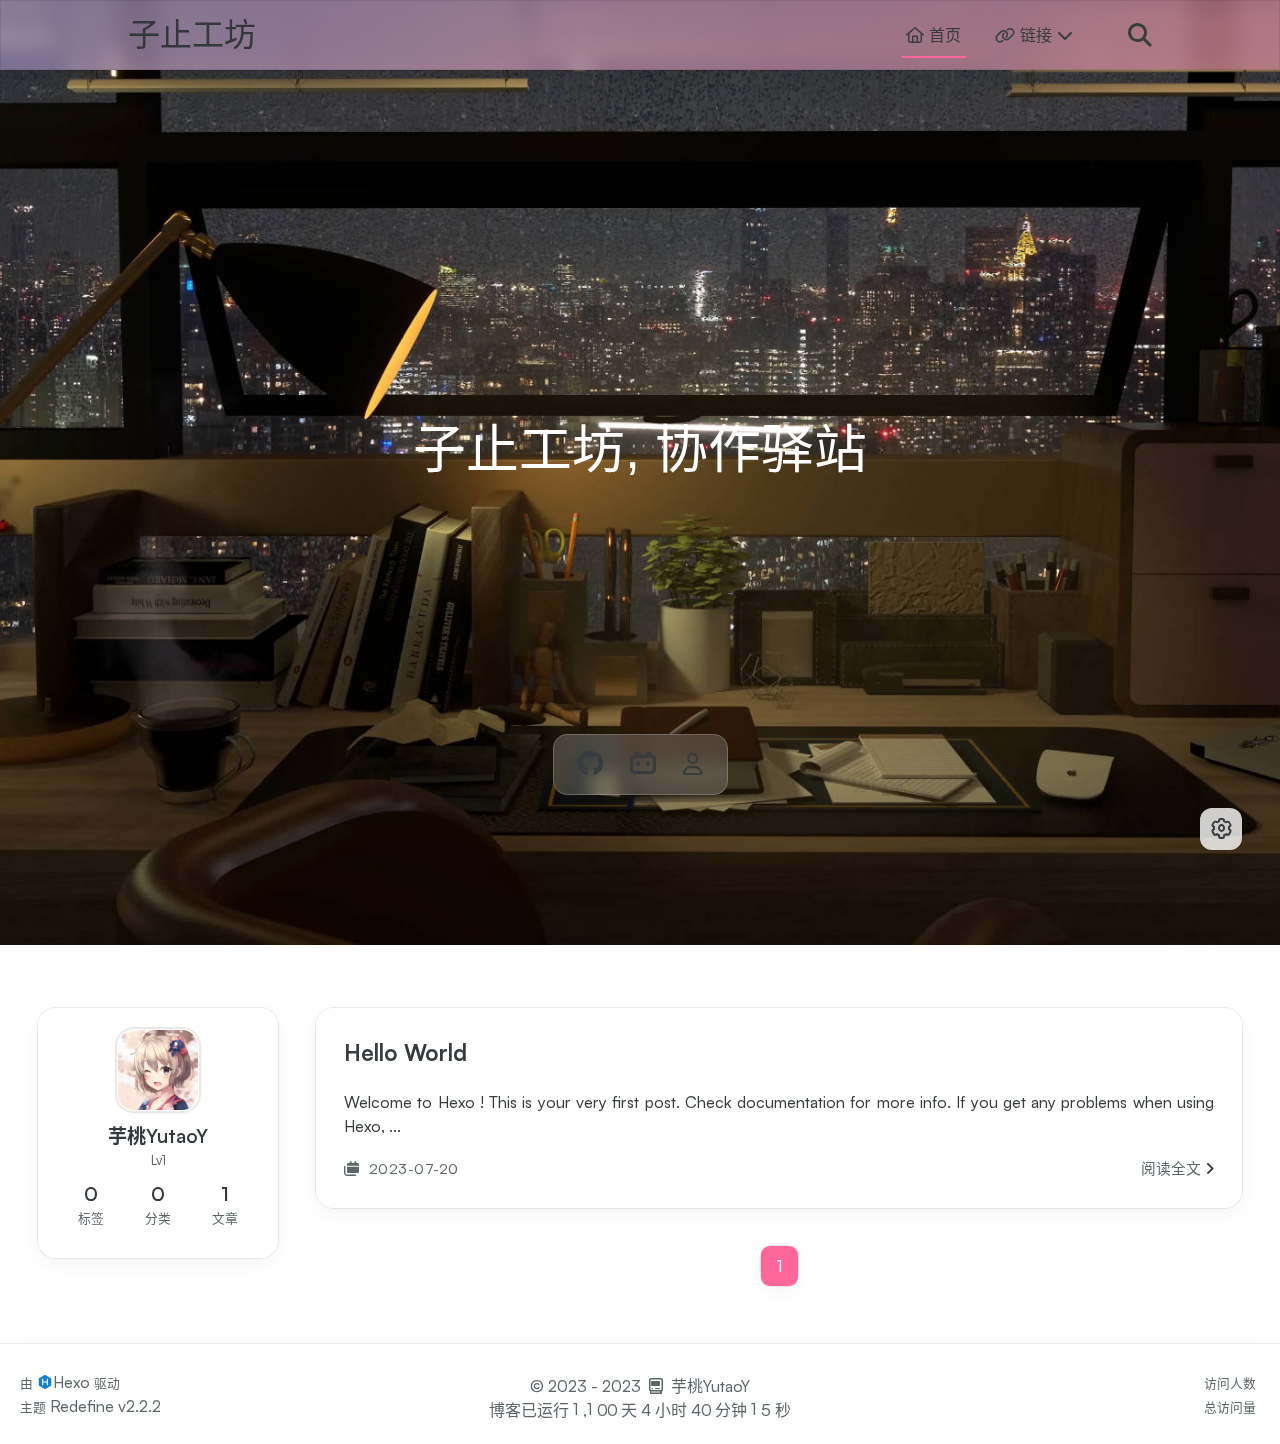
==== commit 3a748554: "Site updated: 2023-07-24 16:14:54" ====
--- a/index.html
+++ b/index.html
@@ -63,7 +63,7 @@
     <script id="hexo-configurations">
     let Global = window.Global || {};
     Global.hexo_config = {"hostname":"yutaoy.top","root":"/","language":"zh-CN","path":"search.xml"};
-    Global.theme_config = {"articles":{"style":{"font_size":"16px","line_height":1.5,"image_border_radius":"14px","image_alignment":"center","image_caption":false,"link_icon":true},"word_count":{"enable":true,"count":true,"min2read":true},"author_label":{"enable":true,"auto":false,"list":[]},"code_block":{"copy":true,"style":"mac","font":{"enable":false,"family":null,"url":null}},"toc":{"enable":true,"max_depth":3,"number":false,"expand":true,"init_open":true},"copyright":true,"lazyload":true,"recommendation":{"enable":false,"title":"推荐阅读","limit":3,"mobile_limit":2,"placeholder":"/images/wallhaven-wqery6-light.webp","skip_dirs":[]}},"colors":{"primary":"#FF6699","secondary":null},"global":{"fonts":{"chinese":{"enable":false,"family":null,"url":null},"english":{"enable":false,"family":null,"url":null}},"content_max_width":"1000px","sidebar_width":"210px","hover":{"shadow":true,"scale":false},"scroll_progress":{"bar":true,"percentage":true},"busuanzi_counter":{"enable":true,"site_pv":true,"site_uv":true,"post_pv":true},"pjax":true,"open_graph":true,"google_analytics":{"enable":false,"id":null}},"home_banner":{"enable":true,"style":"fixed","image":{"light":"/images/wallhaven-wqery6-light.jpg","dark":"/images/wallhaven-wqery6-dark.jpg"},"title":"子止工坊, 协作驿站","subtitle":{"text":["系列作品开发文档集","一些有趣的、搞怪的工具","芋桃的生活记录和分享"],"hitokoto":{"enable":false,"api":"https://v1.hitokoto.cn"},"typing_speed":100,"backing_speed":80,"starting_delay":500,"backing_delay":1500,"loop":true,"smart_backspace":true},"text_color":{"light":"#fff","dark":"#d1d1b6"},"text_style":{"title_size":"3.3rem","subtitle_size":"1.5rem","line_height":1.2},"custom_font":{"enable":true,"family":"楷体","url":null},"social_links":{"enable":true,"links":{"github":"https://github.com/YutaoY","instagram":null,"zhihu":null,"twitter":null,"email":null,"bilibili":"https://space.bilibili.com/511657380","fa-regular fa-user":"https://about.yutaoy.top"}}},"plugins":{"feed":{"enable":false},"aplayer":{"enable":false,"type":"fixed","audios":[{"name":null,"artist":null,"url":null,"cover":null}]},"mermaid":{"enable":false,"version":"9.3.0"}},"version":"2.2.2","navbar":{"auto_hide":false,"color":{"left":"#367df7","right":"#f78736","transparency":95},"links":{"Home":{"path":"/","icon":"fa-regular fa-house"},"Links":{"icon":"fa-regular fa-link","submenus":{"About":"https://about.yutaoy.top","Bilibili":"https://space.bilibili.com/511657380","Github":"https://github.com/YutaoY"}}},"search":{"enable":true,"preload":true},"tags":{"Tags":{"icon":"fa-solid fa-tags","path":"/tags/"}}},"page_templates":{"friends_column":2,"tags_style":"blur"},"home":{"sidebar":{"enable":true,"position":"left","first_item":"menu","announcement":null,"links":null},"article_date_format":"auto","categories":{"enable":true,"limit":3},"tags":{"enable":true,"limit":3}},"footerStart":"2023/7/20 12:00:00"};
+    Global.theme_config = {"articles":{"style":{"font_size":"16px","line_height":1.5,"image_border_radius":"14px","image_alignment":"center","image_caption":false,"link_icon":true},"word_count":{"enable":true,"count":true,"min2read":true},"author_label":{"enable":true,"auto":false,"list":[]},"code_block":{"copy":true,"style":"mac","font":{"enable":false,"family":null,"url":null}},"toc":{"enable":true,"max_depth":3,"number":false,"expand":true,"init_open":true},"copyright":true,"lazyload":true,"recommendation":{"enable":false,"title":"推荐阅读","limit":3,"mobile_limit":2,"placeholder":"/images/wallhaven-wqery6-light.webp","skip_dirs":[]}},"colors":{"primary":"#FF6699","secondary":null},"global":{"fonts":{"chinese":{"enable":false,"family":null,"url":null},"english":{"enable":false,"family":null,"url":null}},"content_max_width":"1000px","sidebar_width":"210px","hover":{"shadow":true,"scale":false},"scroll_progress":{"bar":true,"percentage":true},"busuanzi_counter":{"enable":true,"site_pv":true,"site_uv":true,"post_pv":true},"pjax":true,"open_graph":true,"google_analytics":{"enable":false,"id":null}},"home_banner":{"enable":true,"style":"fixed","image":{"light":"/images/wallhaven-wqery6-light.jpg","dark":"/images/wallhaven-wqery6-dark.jpg"},"title":"子止工坊, 协作驿站","subtitle":{"text":["系列作品开发文档集","一些有趣的、搞怪的工具","芋桃的生活记录和分享"],"hitokoto":{"enable":false,"api":"https://v1.hitokoto.cn"},"typing_speed":100,"backing_speed":80,"starting_delay":500,"backing_delay":1500,"loop":true,"smart_backspace":true},"text_color":{"light":"#fff","dark":"#d1d1b6"},"text_style":{"title_size":"3.3rem","subtitle_size":"1.5rem","line_height":1.2},"custom_font":{"enable":true,"family":"楷体","url":null},"social_links":{"enable":true,"links":{"github":"https://github.com/YutaoY","instagram":null,"zhihu":null,"twitter":null,"email":null,"bilibili":"https://space.bilibili.com/511657380","fa-regular fa-user":"https://about.yutaoy.top"}}},"plugins":{"feed":{"enable":false},"aplayer":{"enable":false,"type":"fixed","audios":[{"name":null,"artist":null,"url":null,"cover":null}]},"mermaid":{"enable":false,"version":"9.3.0"}},"version":"2.2.2","navbar":{"auto_hide":false,"color":{"left":"#b0a1d8","right":"#f497b2","transparency":95},"links":{"Home":{"path":"/","icon":"fa-regular fa-house"},"Links":{"icon":"fa-regular fa-link","submenus":{"About":"https://about.yutaoy.top","Bilibili":"https://space.bilibili.com/511657380","Github":"https://github.com/YutaoY"}}},"search":{"enable":true,"preload":true},"tags":{"Tags":{"icon":"fa-solid fa-tags","path":"/tags/"}}},"page_templates":{"friends_column":2,"tags_style":"blur"},"home":{"sidebar":{"enable":true,"position":"left","first_item":"menu","announcement":null,"links":null},"article_date_format":"auto","categories":{"enable":true,"limit":3},"tags":{"enable":true,"limit":3}},"footerStart":"2023/7/20 12:00:00"};
     Global.language_ago = {"second":"%s 秒前","minute":"%s 分钟前","hour":"%s 小时前","day":"%s 天前","week":"%s 周前","month":"%s 个月前","year":"%s 年前"};
     Global.data_config = {"masonry":false};
   </script>
--- a/css/style.css
+++ b/css/style.css
@@ -3462,7 +3462,7 @@
   display: flex;
   align-items: center;
   justify-content: center;
-  background: linear-gradient(120deg, rgba(54,125,247,0.584) 0%, rgba(247,135,54,0.584) 100%);
+  background: linear-gradient(120deg, rgba(176,161,216,0.584) 0%, rgba(244,151,178,0.584) 100%);
   -webkit-backdrop-filter: blur(10px);
   backdrop-filter: blur(10px);
   padding-top: 2px;
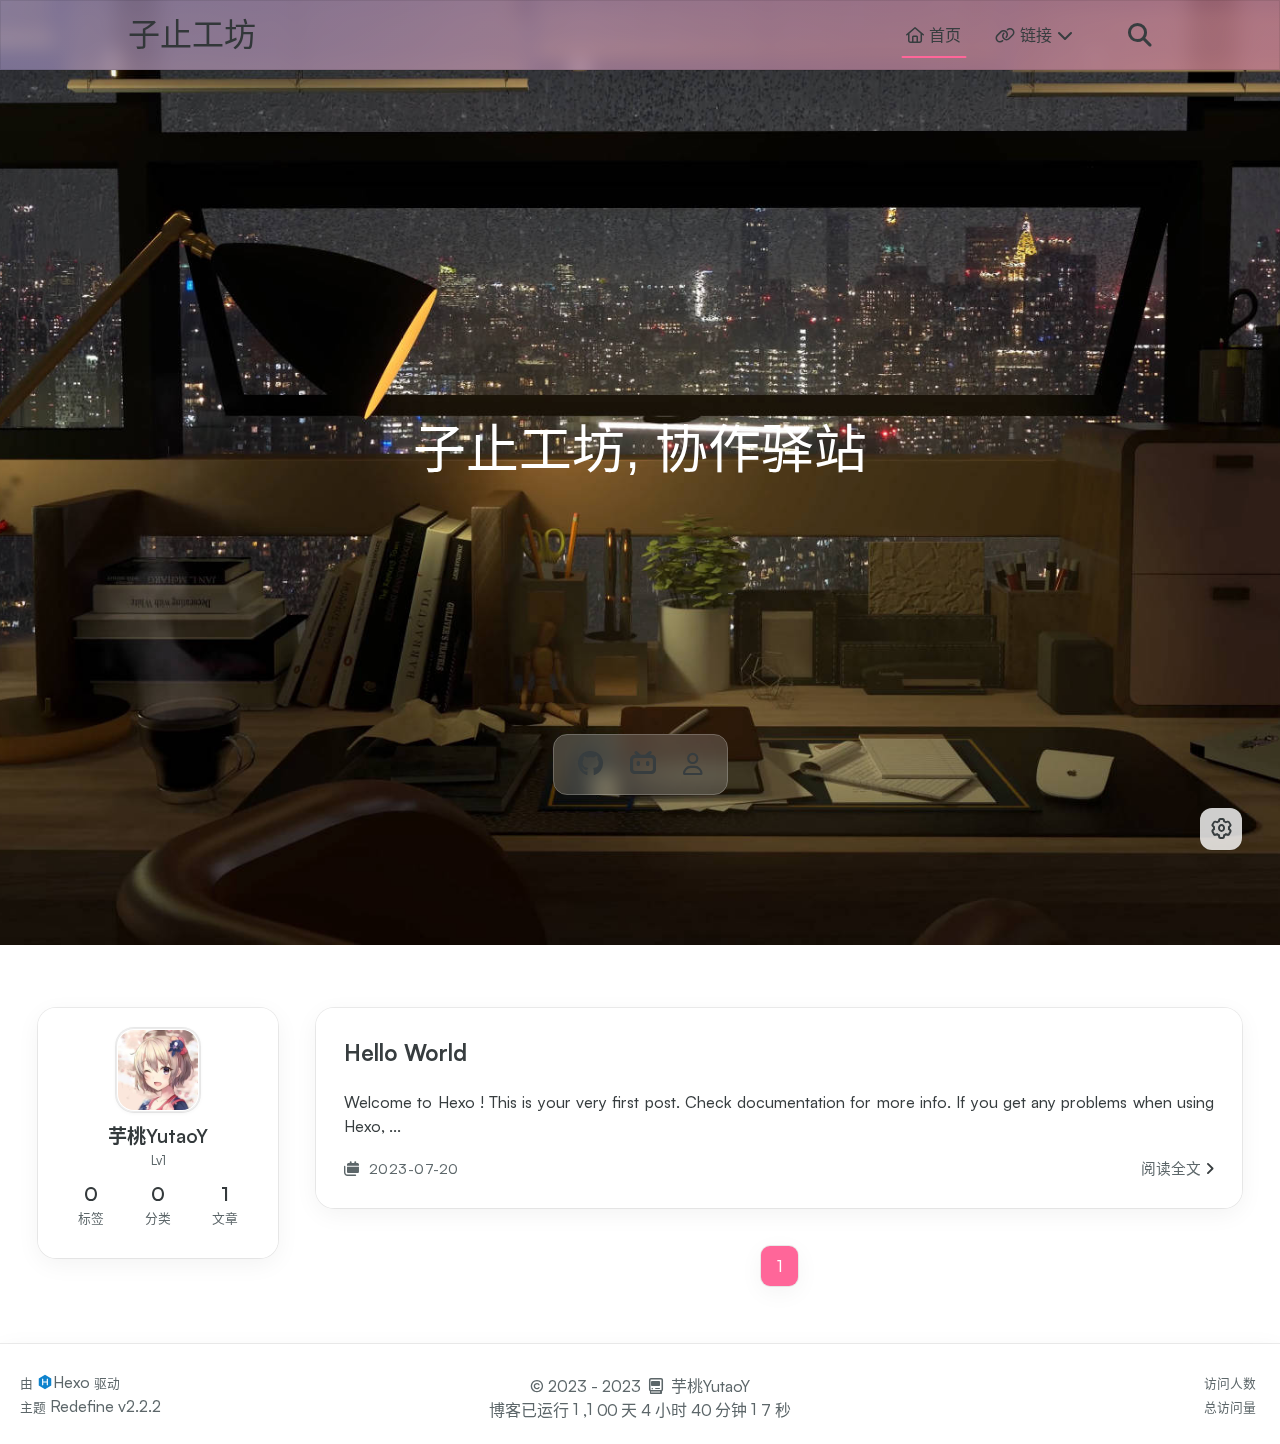
==== commit b1e538e9: "Site updated: 2023-07-26 12:43:10" ====
--- a/index.html
+++ b/index.html
@@ -13,14 +13,14 @@
     
     <!--- Seo Part-->
     
-    <link rel="canonical" href="https://yutaoy.top/"/>
+    <link rel="canonical" href="https://about.yutaoy.top/"/>
     <meta name="robots" content="index,follow">
     <meta name="googlebot" content="index,follow">
     <meta name="revisit-after" content="1 days">
     
         <meta property="og:type" content="website">
 <meta property="og:title" content="yutao&#39;s blog">
-<meta property="og:url" content="https://yutaoy.top/index.html">
+<meta property="og:url" content="https://about.yutaoy.top/index.html">
 <meta property="og:site_name" content="yutao&#39;s blog">
 <meta property="og:locale" content="zh_CN">
 <meta property="article:author" content="yutaoy">
@@ -62,8 +62,8 @@
     
     <script id="hexo-configurations">
     let Global = window.Global || {};
-    Global.hexo_config = {"hostname":"yutaoy.top","root":"/","language":"zh-CN","path":"search.xml"};
-    Global.theme_config = {"articles":{"style":{"font_size":"16px","line_height":1.5,"image_border_radius":"14px","image_alignment":"center","image_caption":false,"link_icon":true},"word_count":{"enable":true,"count":true,"min2read":true},"author_label":{"enable":true,"auto":false,"list":[]},"code_block":{"copy":true,"style":"mac","font":{"enable":false,"family":null,"url":null}},"toc":{"enable":true,"max_depth":3,"number":false,"expand":true,"init_open":true},"copyright":true,"lazyload":true,"recommendation":{"enable":false,"title":"推荐阅读","limit":3,"mobile_limit":2,"placeholder":"/images/wallhaven-wqery6-light.webp","skip_dirs":[]}},"colors":{"primary":"#FF6699","secondary":null},"global":{"fonts":{"chinese":{"enable":false,"family":null,"url":null},"english":{"enable":false,"family":null,"url":null}},"content_max_width":"1000px","sidebar_width":"210px","hover":{"shadow":true,"scale":false},"scroll_progress":{"bar":true,"percentage":true},"busuanzi_counter":{"enable":true,"site_pv":true,"site_uv":true,"post_pv":true},"pjax":true,"open_graph":true,"google_analytics":{"enable":false,"id":null}},"home_banner":{"enable":true,"style":"fixed","image":{"light":"/images/wallhaven-wqery6-light.jpg","dark":"/images/wallhaven-wqery6-dark.jpg"},"title":"子止工坊, 协作驿站","subtitle":{"text":["系列作品开发文档集","一些有趣的、搞怪的工具","芋桃的生活记录和分享"],"hitokoto":{"enable":false,"api":"https://v1.hitokoto.cn"},"typing_speed":100,"backing_speed":80,"starting_delay":500,"backing_delay":1500,"loop":true,"smart_backspace":true},"text_color":{"light":"#fff","dark":"#d1d1b6"},"text_style":{"title_size":"3.3rem","subtitle_size":"1.5rem","line_height":1.2},"custom_font":{"enable":true,"family":"楷体","url":null},"social_links":{"enable":true,"links":{"github":"https://github.com/YutaoY","instagram":null,"zhihu":null,"twitter":null,"email":null,"bilibili":"https://space.bilibili.com/511657380","fa-regular fa-user":"https://about.yutaoy.top"}}},"plugins":{"feed":{"enable":false},"aplayer":{"enable":false,"type":"fixed","audios":[{"name":null,"artist":null,"url":null,"cover":null}]},"mermaid":{"enable":false,"version":"9.3.0"}},"version":"2.2.2","navbar":{"auto_hide":false,"color":{"left":"#b0a1d8","right":"#f497b2","transparency":95},"links":{"Home":{"path":"/","icon":"fa-regular fa-house"},"Links":{"icon":"fa-regular fa-link","submenus":{"About":"https://about.yutaoy.top","Bilibili":"https://space.bilibili.com/511657380","Github":"https://github.com/YutaoY"}}},"search":{"enable":true,"preload":true},"tags":{"Tags":{"icon":"fa-solid fa-tags","path":"/tags/"}}},"page_templates":{"friends_column":2,"tags_style":"blur"},"home":{"sidebar":{"enable":true,"position":"left","first_item":"menu","announcement":null,"links":null},"article_date_format":"auto","categories":{"enable":true,"limit":3},"tags":{"enable":true,"limit":3}},"footerStart":"2023/7/20 12:00:00"};
+    Global.hexo_config = {"hostname":"about.yutaoy.top","root":"/","language":"zh-CN","path":"search.xml"};
+    Global.theme_config = {"articles":{"style":{"font_size":"16px","line_height":1.5,"image_border_radius":"14px","image_alignment":"center","image_caption":false,"link_icon":true},"word_count":{"enable":true,"count":true,"min2read":true},"author_label":{"enable":true,"auto":false,"list":[]},"code_block":{"copy":true,"style":"mac","font":{"enable":false,"family":null,"url":null}},"toc":{"enable":true,"max_depth":3,"number":false,"expand":true,"init_open":true},"copyright":true,"lazyload":true,"recommendation":{"enable":false,"title":"推荐阅读","limit":3,"mobile_limit":2,"placeholder":"/images/wallhaven-wqery6-light.webp","skip_dirs":[]}},"colors":{"primary":"#FF6699","secondary":null},"global":{"fonts":{"chinese":{"enable":false,"family":null,"url":null},"english":{"enable":false,"family":null,"url":null}},"content_max_width":"1000px","sidebar_width":"210px","hover":{"shadow":true,"scale":false},"scroll_progress":{"bar":true,"percentage":true},"busuanzi_counter":{"enable":true,"site_pv":true,"site_uv":true,"post_pv":true},"pjax":true,"open_graph":true,"google_analytics":{"enable":false,"id":null}},"home_banner":{"enable":true,"style":"fixed","image":{"light":"/images/wallhaven-wqery6-light.jpg","dark":"/images/wallhaven-wqery6-dark.jpg"},"title":"子止工坊, 协作驿站","subtitle":{"text":["系列作品开发文档集","一些有趣的、搞怪的小玩意儿~","芋桃的生活记录和分享"],"hitokoto":{"enable":false,"api":"https://v1.hitokoto.cn"},"typing_speed":100,"backing_speed":80,"starting_delay":500,"backing_delay":1500,"loop":true,"smart_backspace":true},"text_color":{"light":"#fff","dark":"#d1d1b6"},"text_style":{"title_size":"3.3rem","subtitle_size":"1.5rem","line_height":1.2},"custom_font":{"enable":true,"family":"楷体","url":null},"social_links":{"enable":true,"links":{"github":"https://github.com/YutaoY","instagram":null,"zhihu":null,"twitter":null,"email":null,"bilibili":"https://space.bilibili.com/511657380","fa-regular fa-user":"https://about.yutaoy.top"}}},"plugins":{"feed":{"enable":false},"aplayer":{"enable":false,"type":"fixed","audios":[{"name":null,"artist":null,"url":null,"cover":null}]},"mermaid":{"enable":false,"version":"9.3.0"}},"version":"2.2.2","navbar":{"auto_hide":false,"color":{"left":"#b0a1d8","right":"#f497b2","transparency":95},"links":{"Home":{"path":"/","icon":"fa-regular fa-house"},"Links":{"icon":"fa-regular fa-link","submenus":{"About":"https://about.yutaoy.top","久言":"https://txt.yutaoy.top","Bilibili":"https://space.bilibili.com/511657380","Github":"https://github.com/YutaoY"}}},"search":{"enable":true,"preload":true},"tags":{"Tags":{"icon":"fa-solid fa-tags","path":"/tags/"}}},"page_templates":{"friends_column":2,"tags_style":"blur"},"home":{"sidebar":{"enable":true,"position":"left","first_item":"menu","announcement":null,"links":null},"article_date_format":"auto","categories":{"enable":true,"limit":3},"tags":{"enable":true,"limit":3}},"footerStart":"2023/7/20 12:00:00"};
     Global.language_ago = {"second":"%s 秒前","minute":"%s 分钟前","hour":"%s 小时前","day":"%s 天前","week":"%s 周前","month":"%s 个月前","year":"%s 年前"};
     Global.data_config = {"masonry":false};
   </script>
@@ -252,7 +252,12 @@
                                     <ul class="sub-menu">
                                     
                                         <li>
-                                        <a target="_blank" rel="noopener" href="https://about.yutaoy.top">关于
+                                        <a href="https://about.yutaoy.top">关于
+                                        </a>
+                                        </li>
+                                    
+                                        <li>
+                                        <a target="_blank" rel="noopener" href="https://txt.yutaoy.top">久言
                                         </a>
                                         </li>
                                     
@@ -324,7 +329,11 @@
                               
                         
                             <li class="dropdown-item flex-center">
-                                <a class="dropdown-item" target="_blank" rel="noopener" href="https://about.yutaoy.top">关于</a>
+                                <a class="dropdown-item" href="https://about.yutaoy.top">关于</a>
+                            </li>
+                        
+                            <li class="dropdown-item flex-center">
+                                <a class="dropdown-item" target="_blank" rel="noopener" href="https://txt.yutaoy.top">久言</a>
                             </li>
                         
                             <li class="dropdown-item flex-center">
